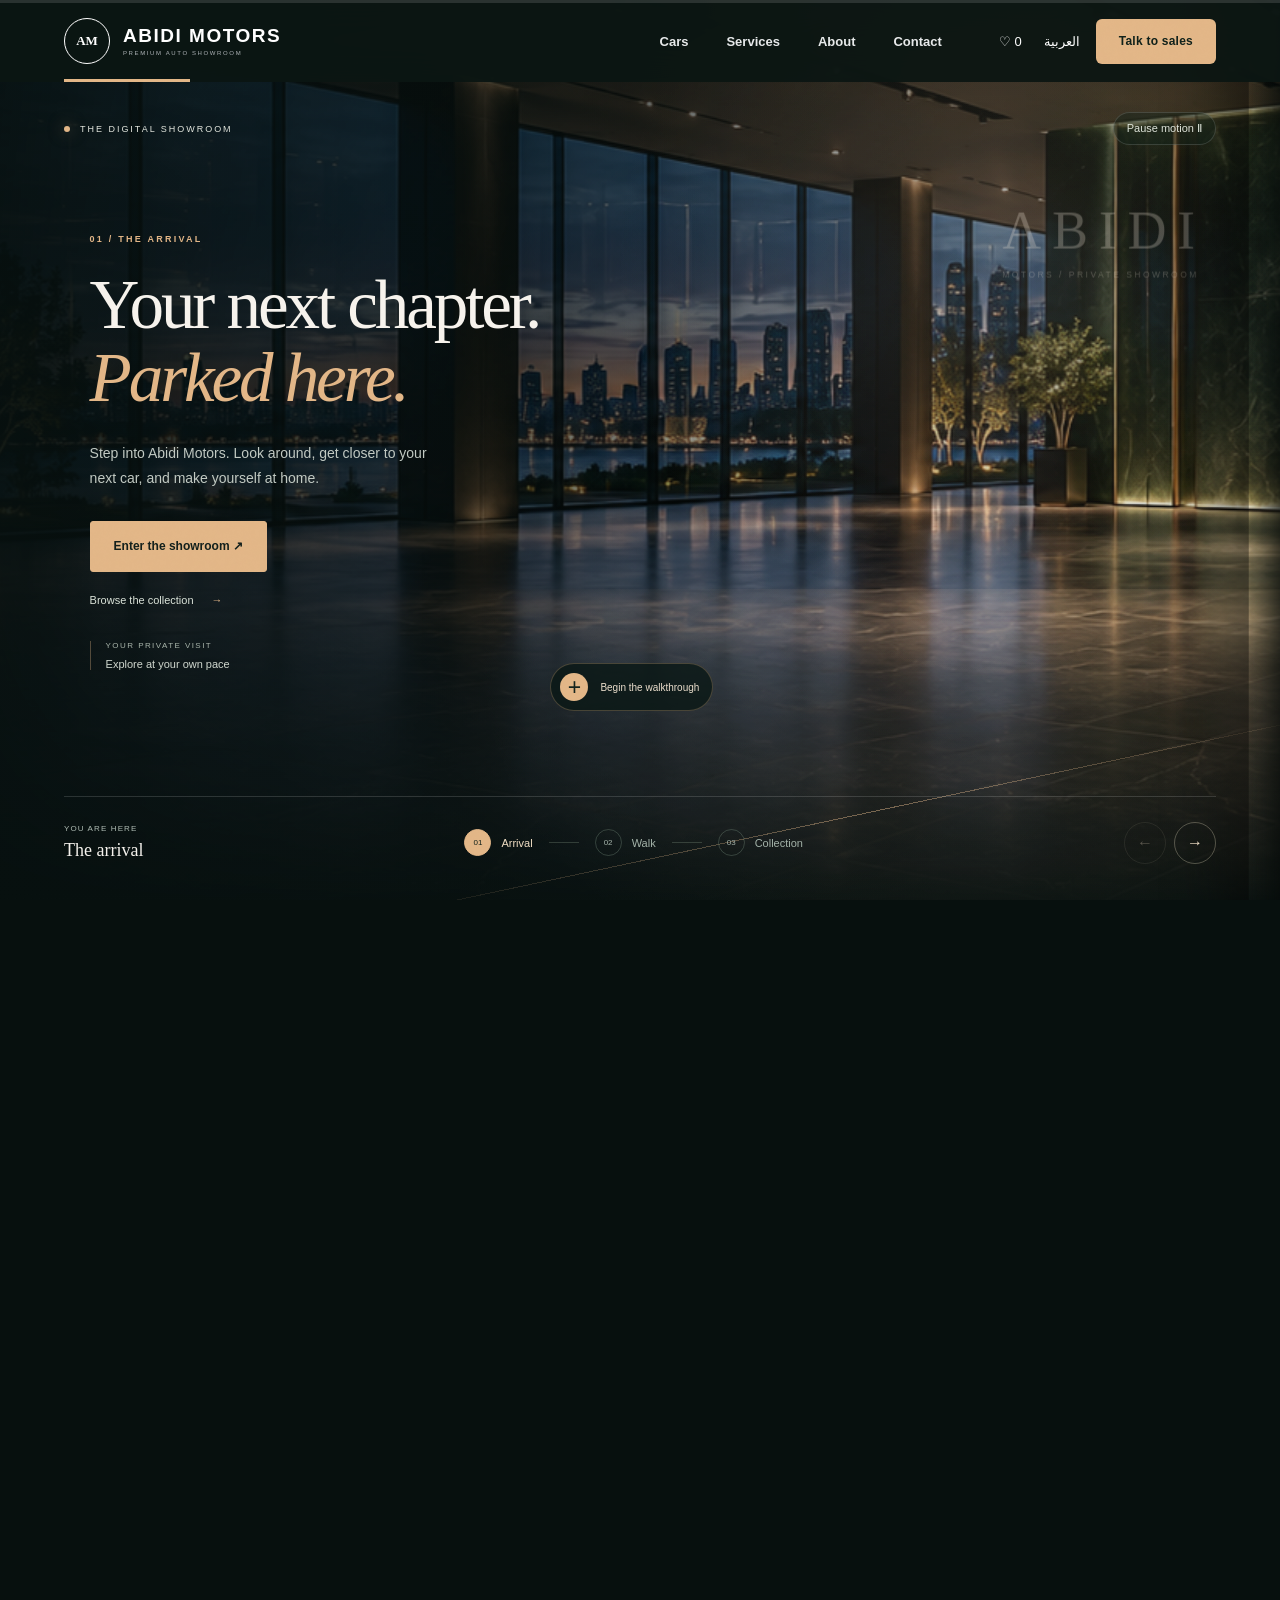
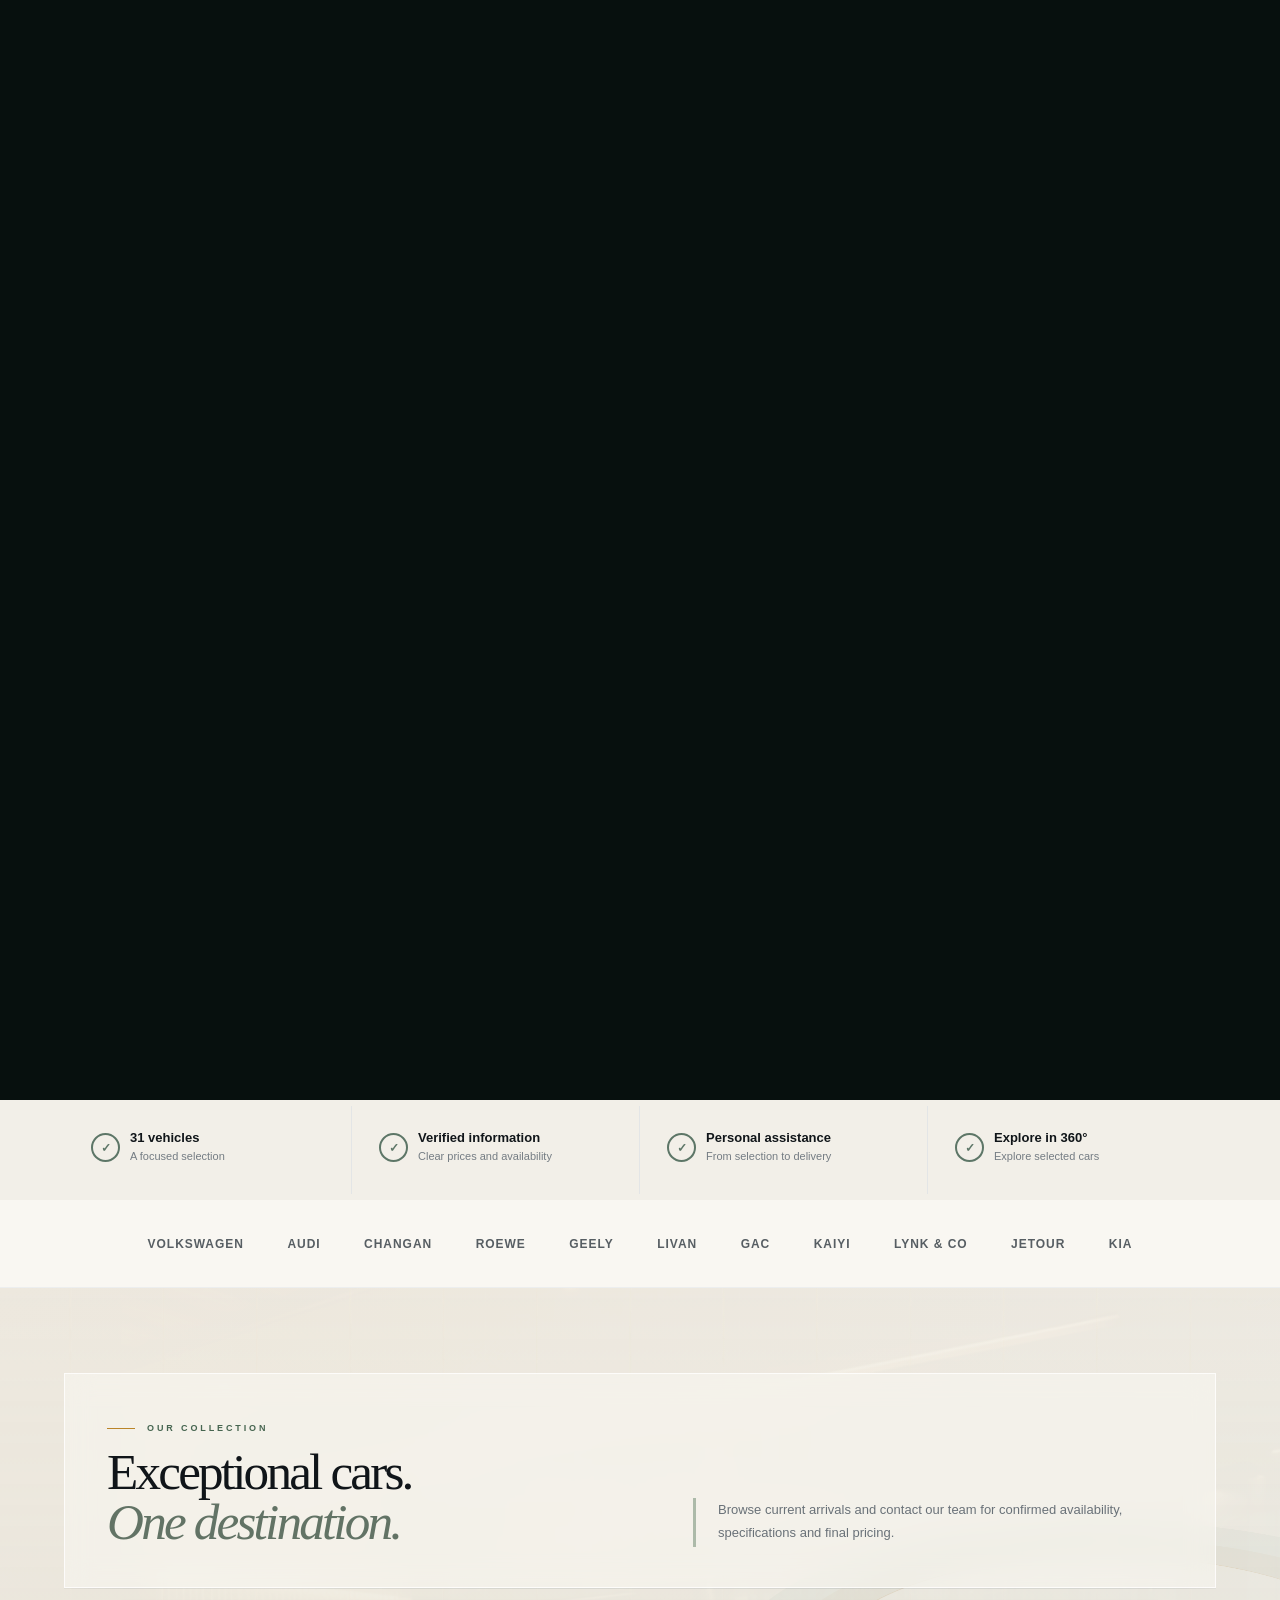
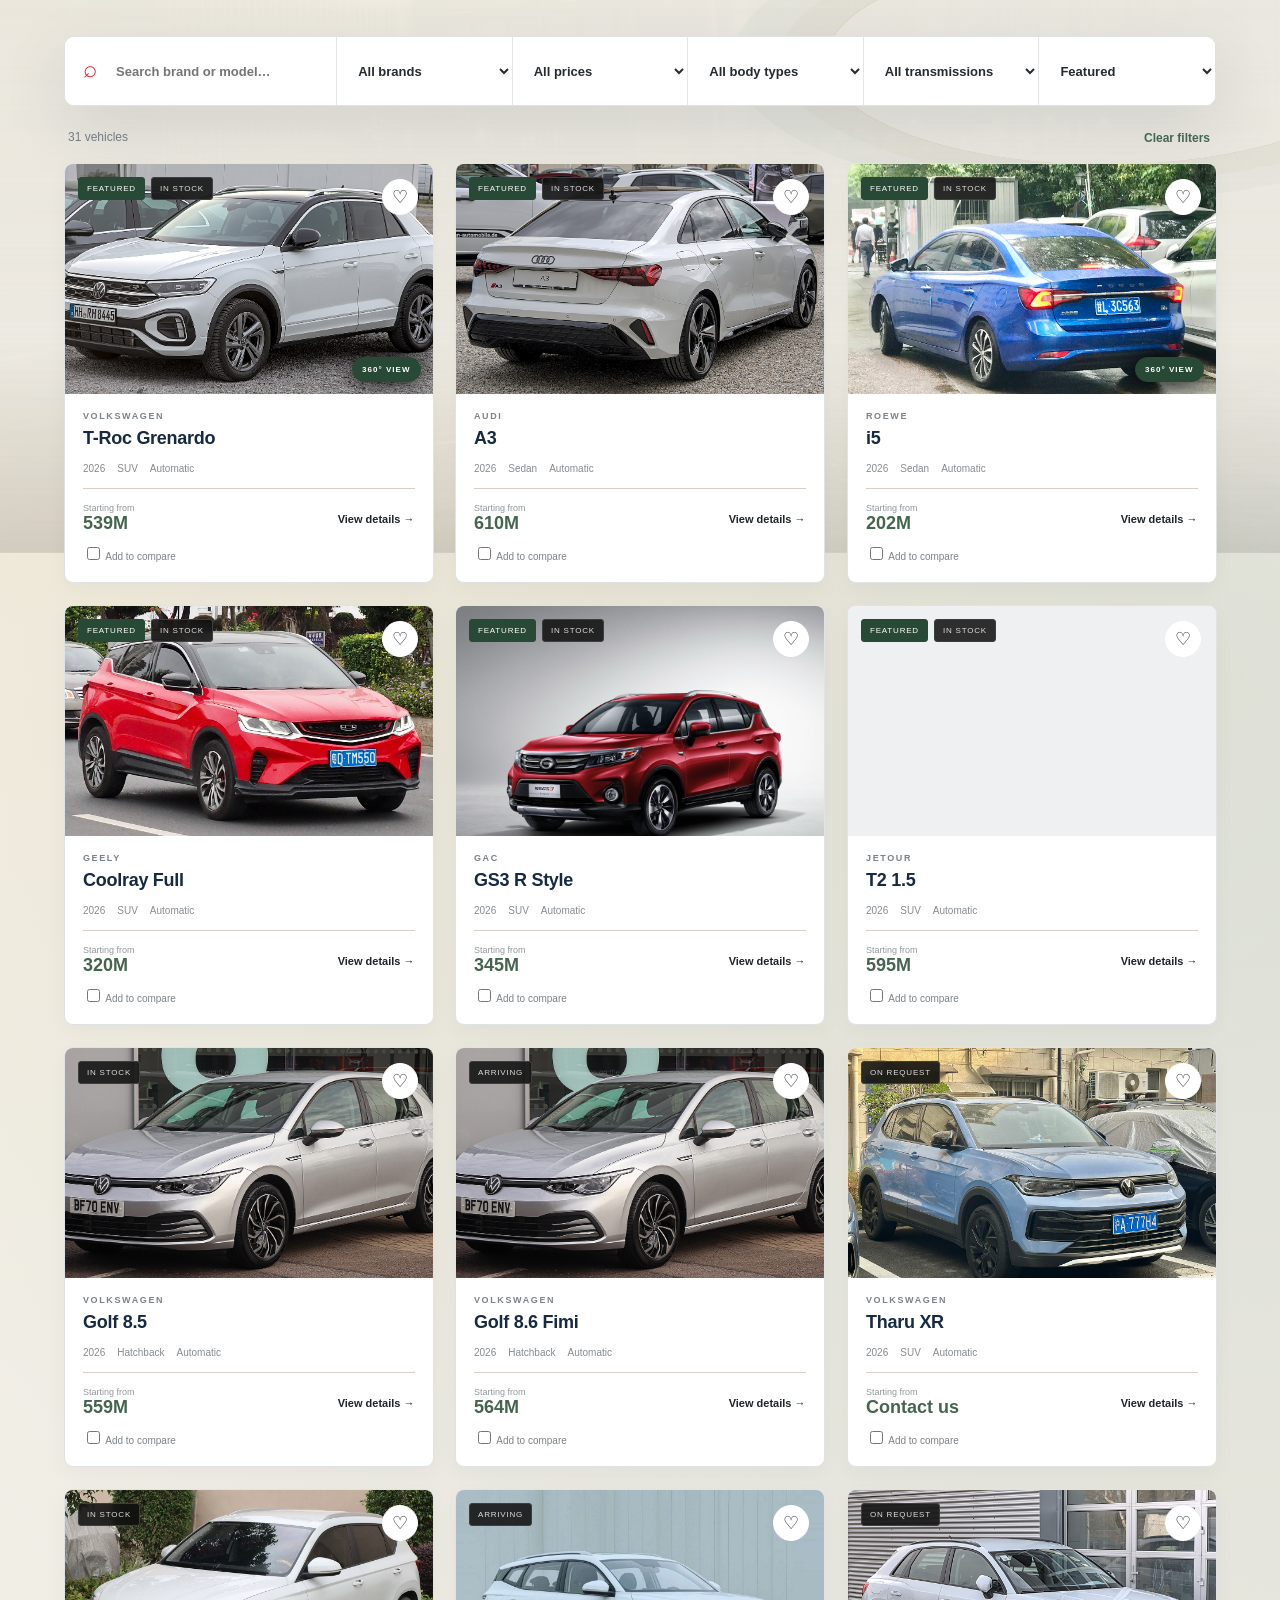
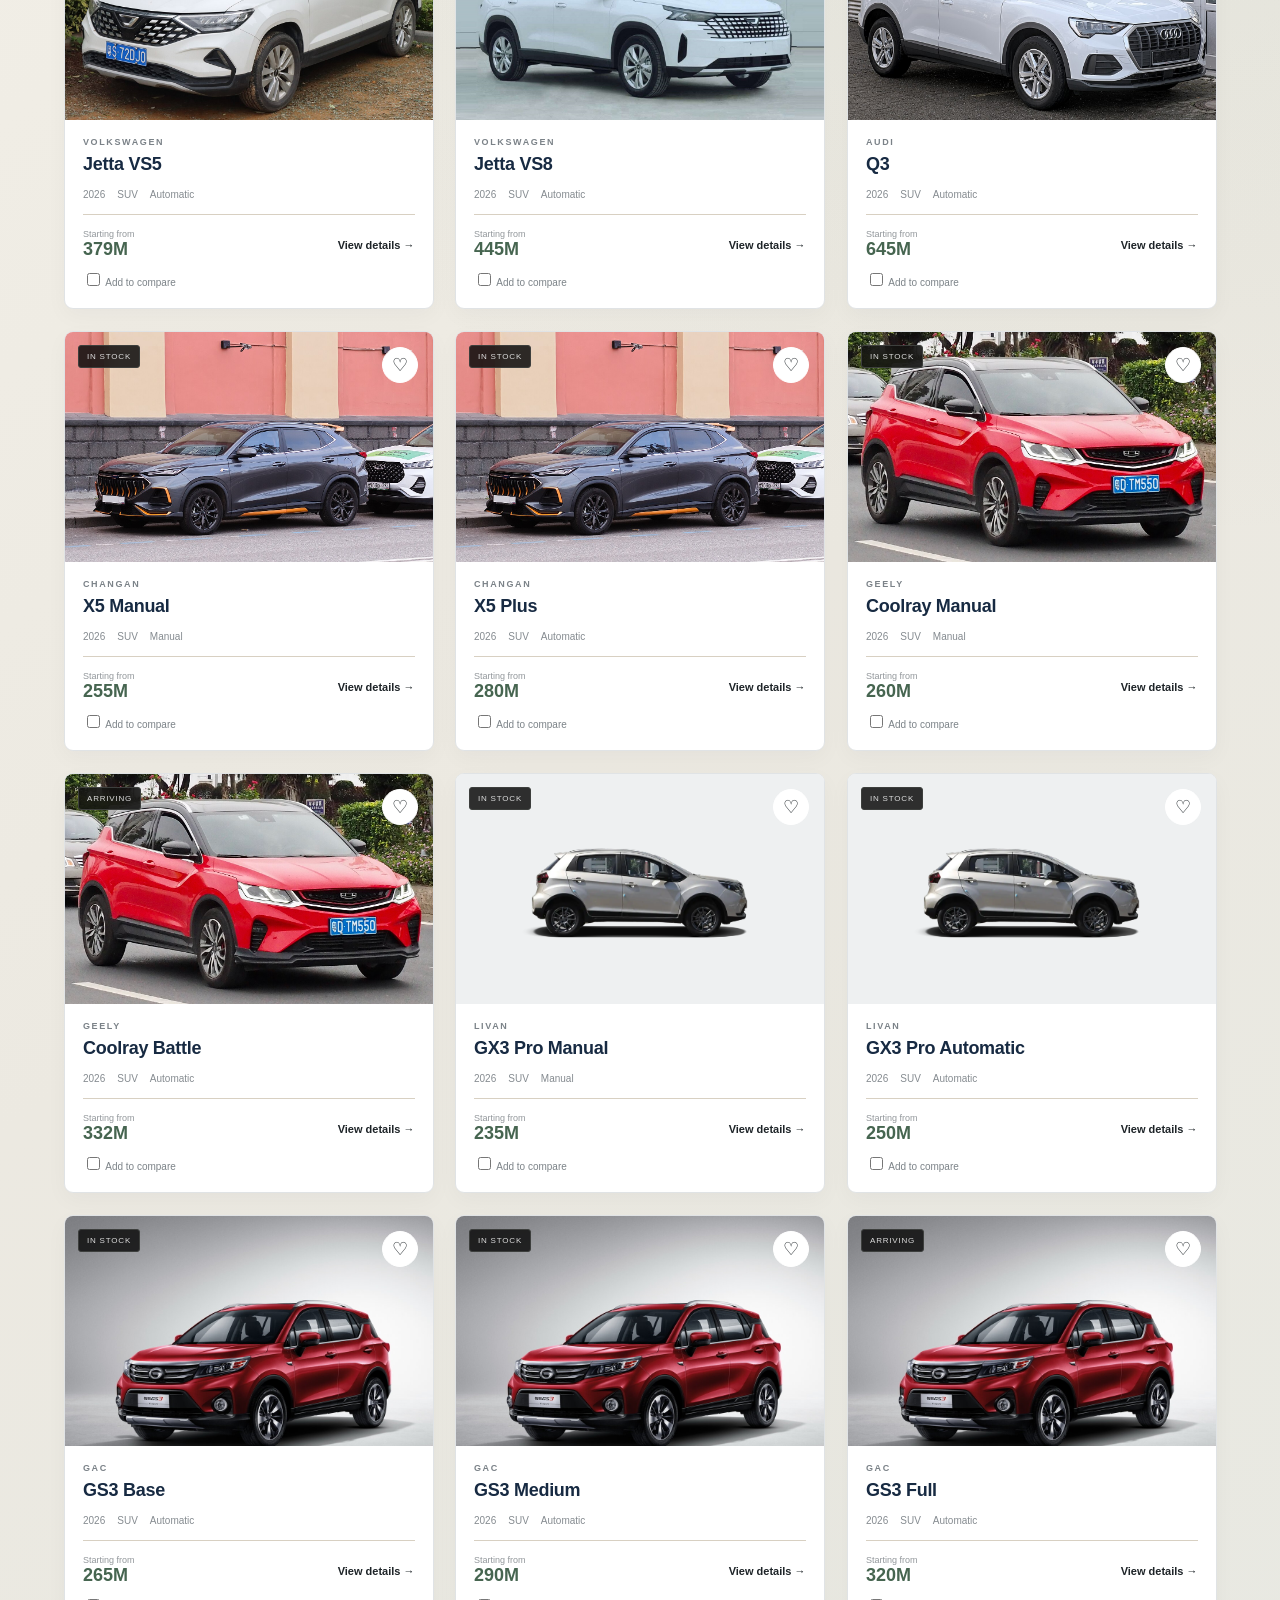
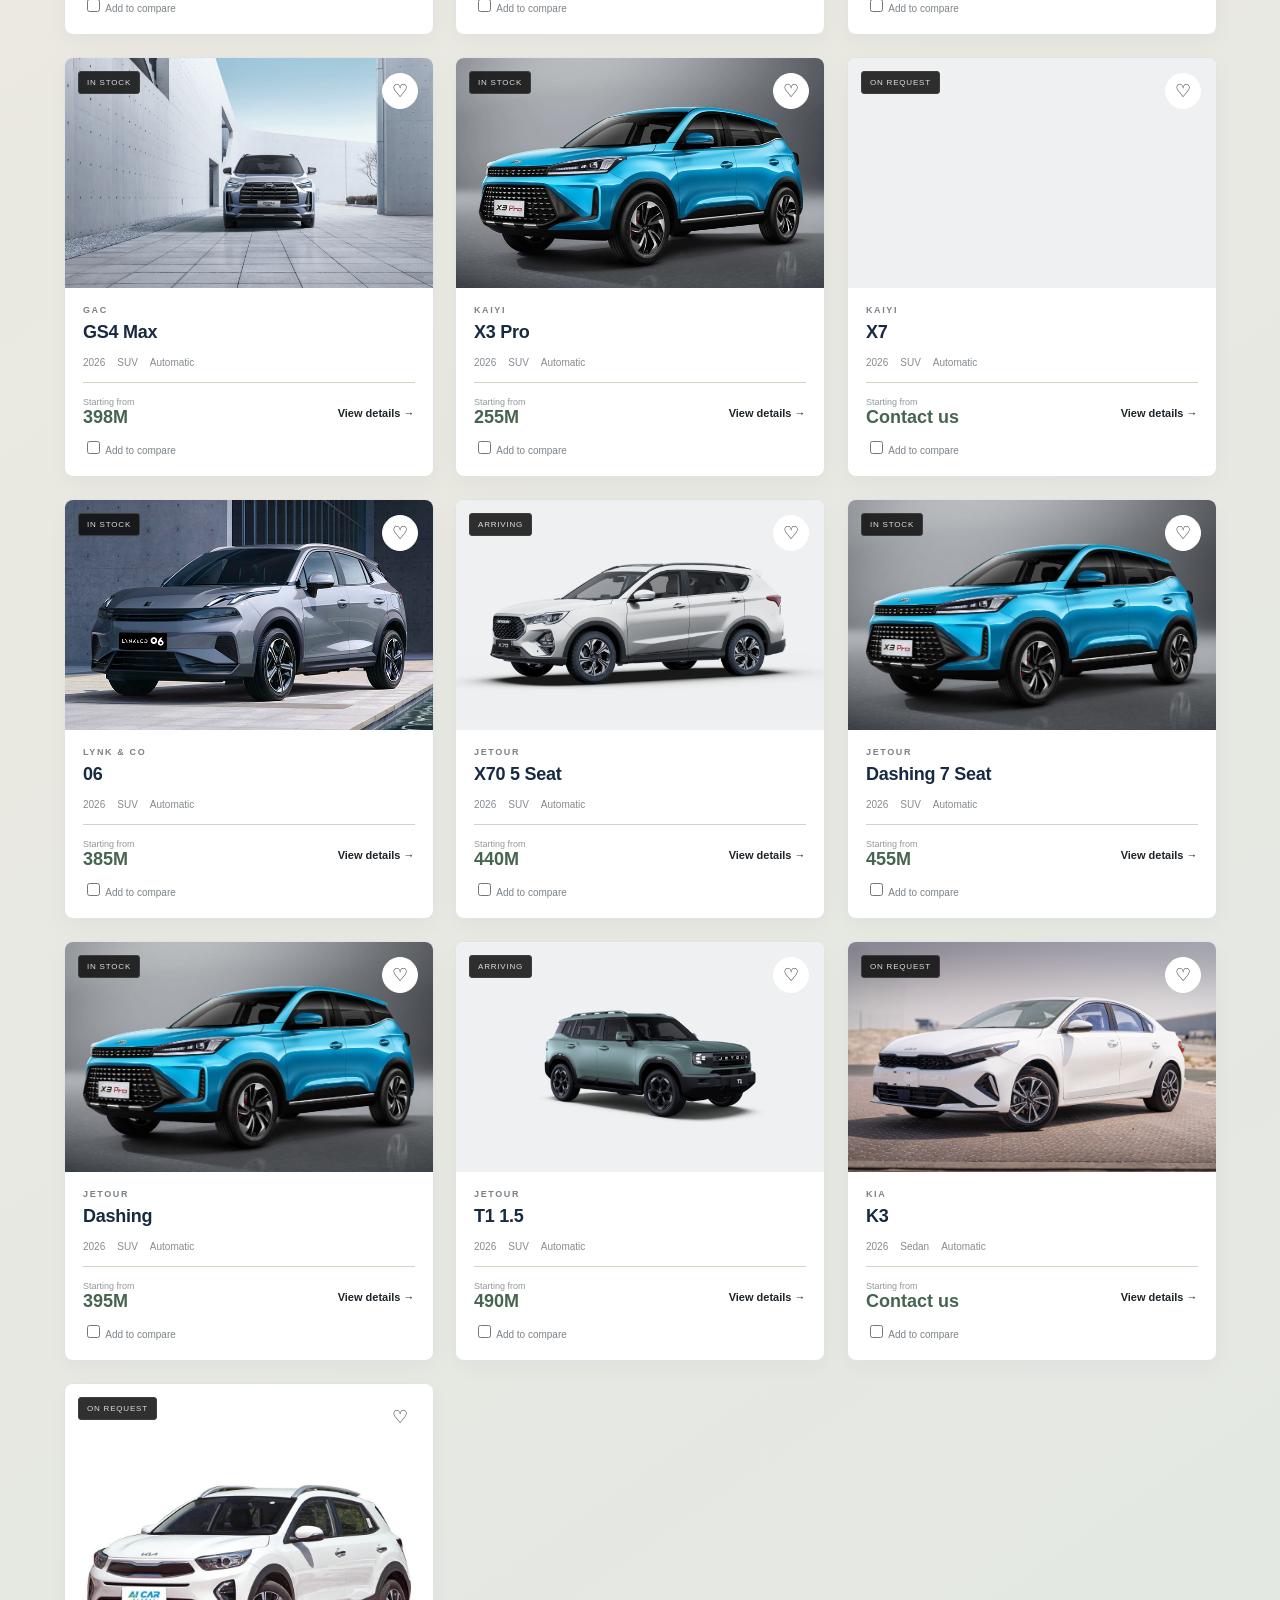
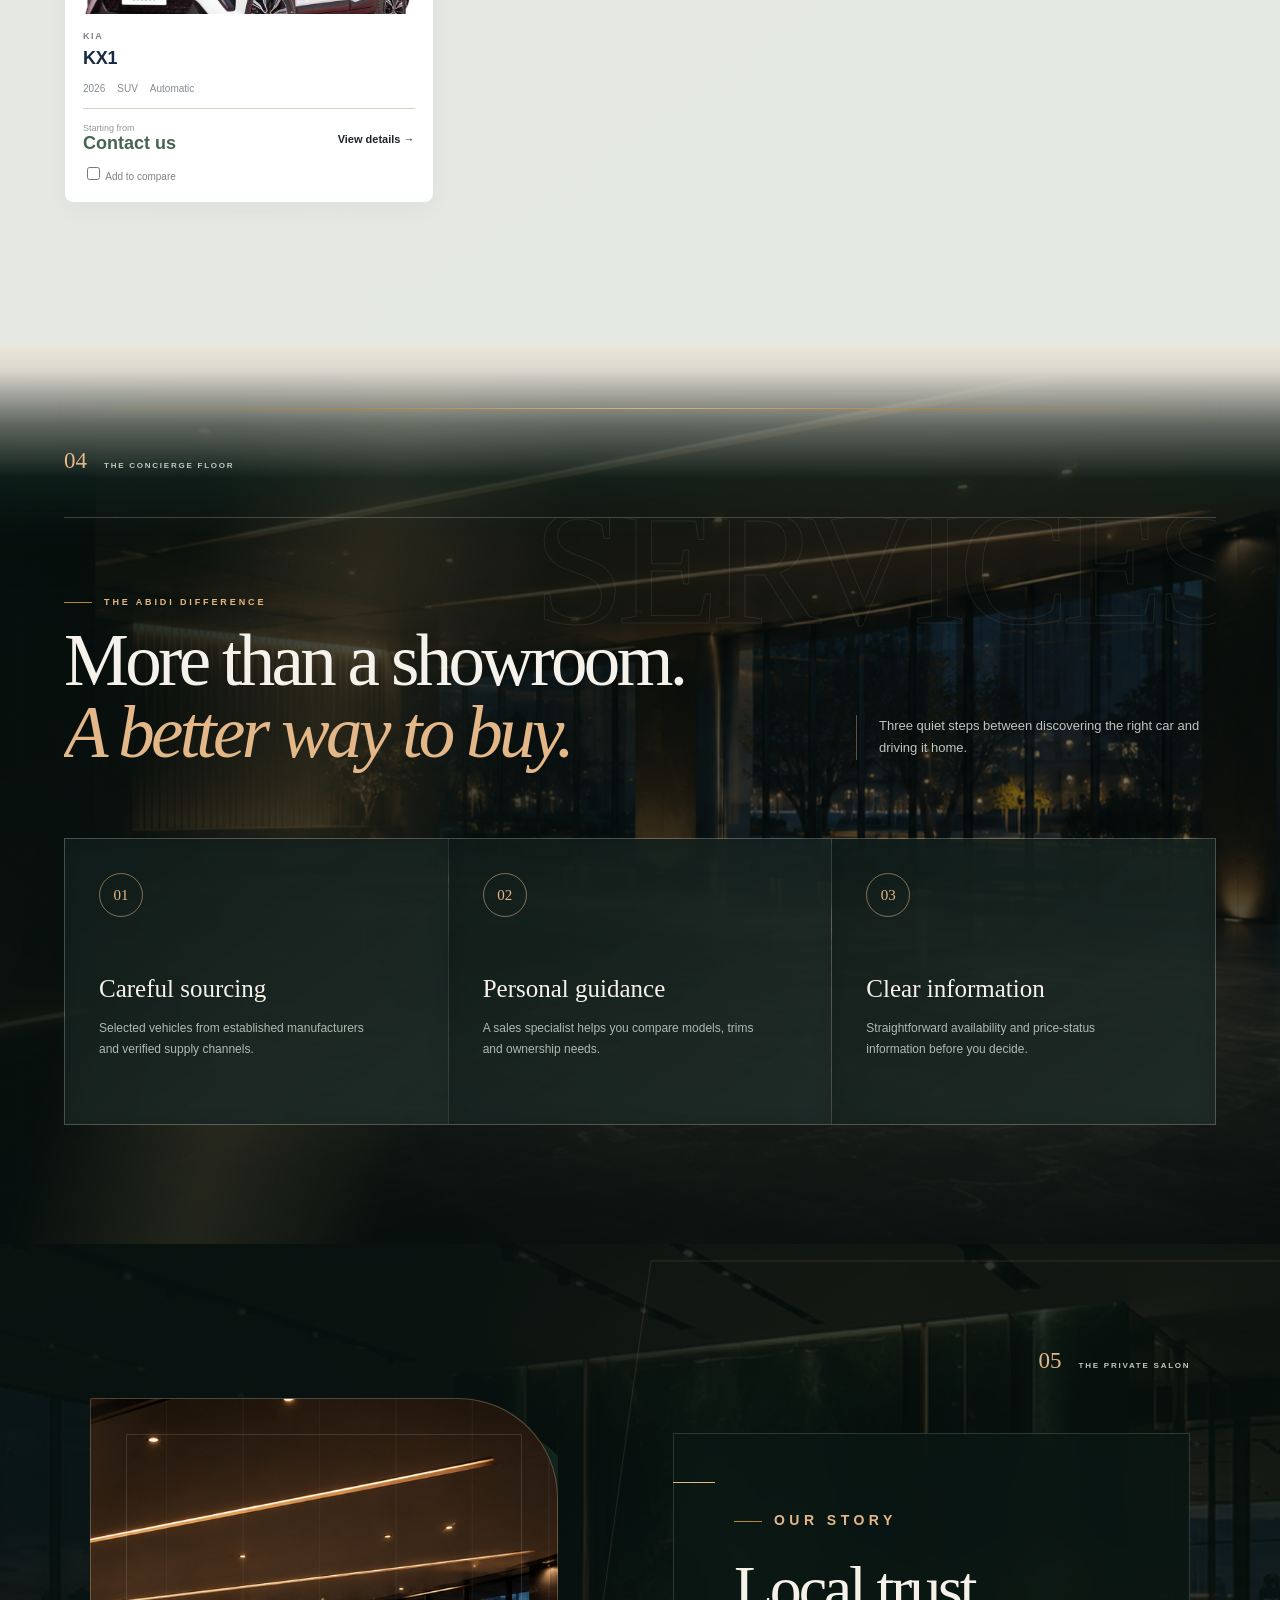
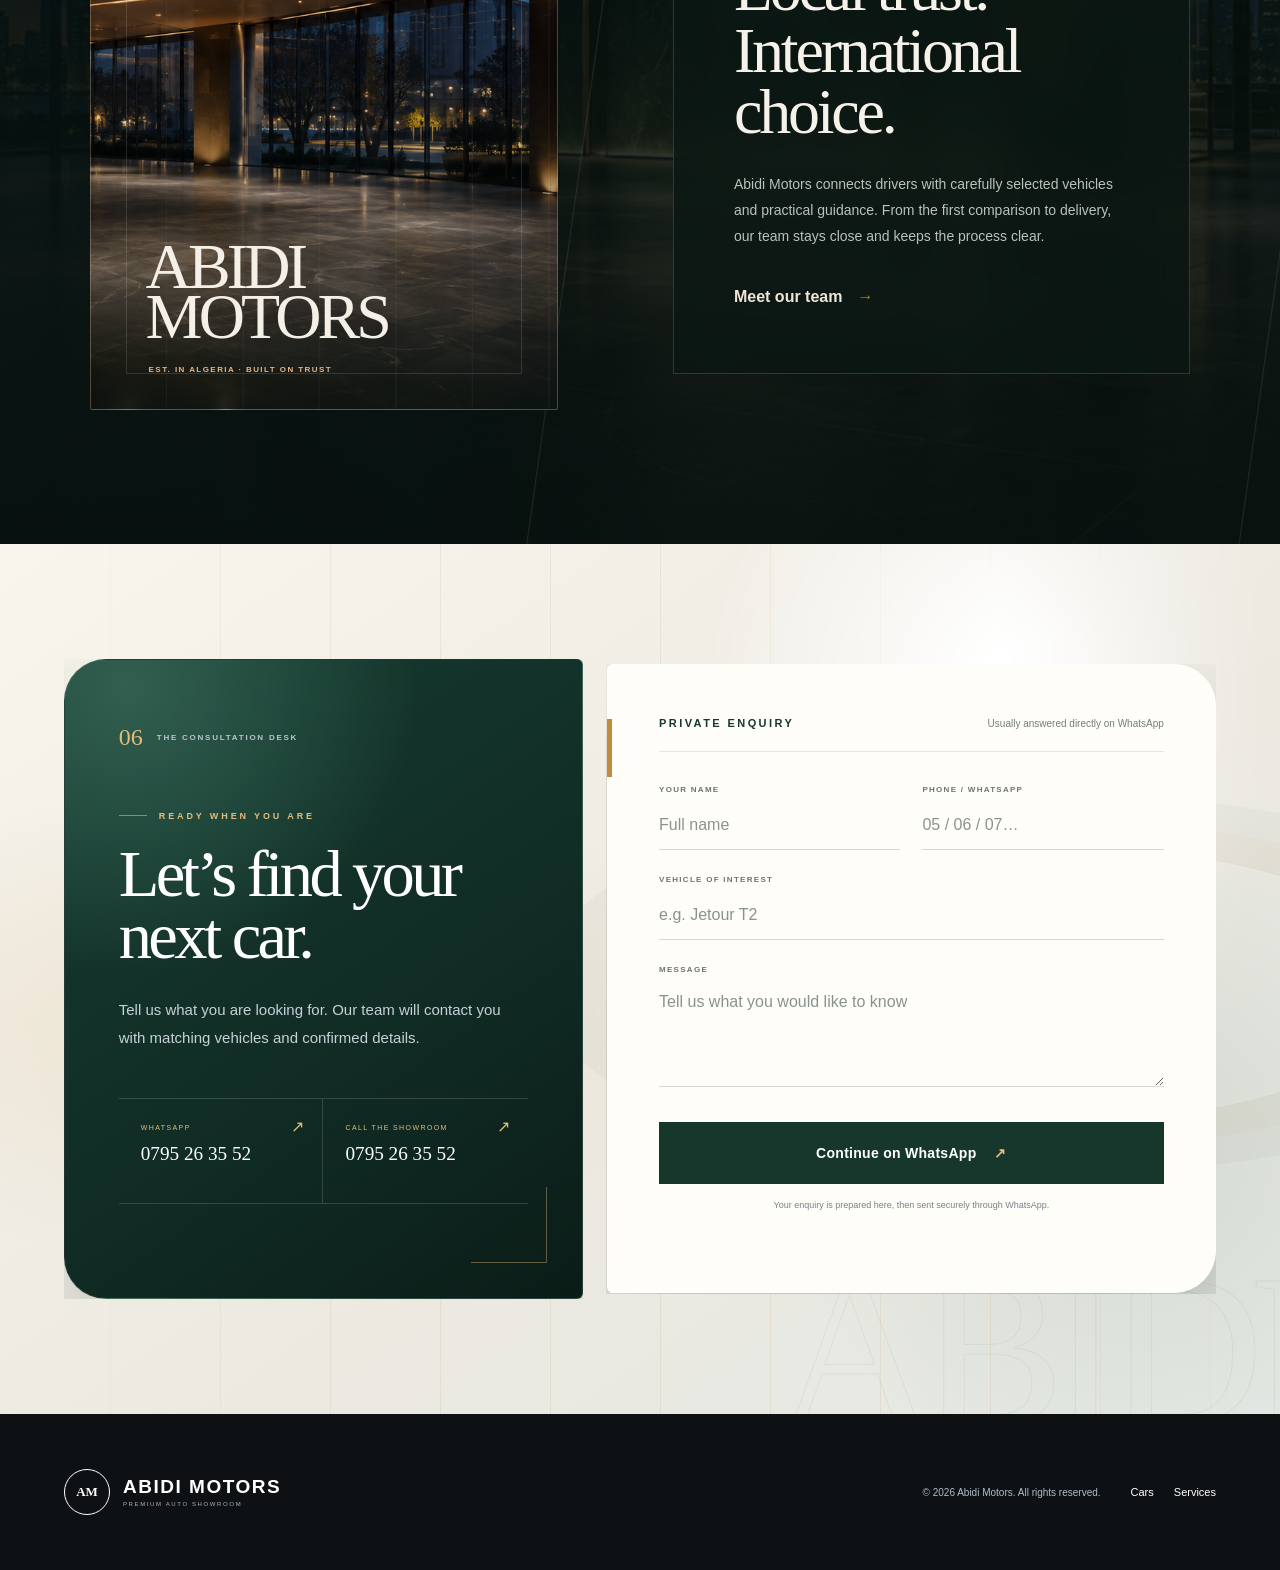
==== index.html @ 611cca44 "Add files via upload" ====
<!doctype html>
<html lang="en" dir="ltr">
<head>
  <meta charset="utf-8">
  <meta name="viewport" content="width=device-width, initial-scale=1">
  <meta name="description" content="Abidi Motors — premium vehicles, clear prices and direct assistance.">
  <title>Abidi Motors | Premium Auto Showroom</title>
  <link rel="stylesheet" href="styles.css">
  <link rel="stylesheet" href="showroom.css">
  <link rel="stylesheet" href="atelier.css">
  <link rel="stylesheet" href="dealership.css">
  <link rel="stylesheet" href="tour.css">
  <link rel="stylesheet" href="rooms.css?v=20260910-4">
  <link rel="stylesheet" href="detail.css?v=20260909-2">
  <link rel="stylesheet" href="mobile.css?v=20260909-3">
</head>
<body>
  <div class="ambient-noise" aria-hidden="true"></div>
  <div class="cursor-aura" aria-hidden="true"></div>
  <header class="site-header">
    <a class="brand" href="#home" aria-label="Abidi Motors home">
      <span class="brand-mark">AM</span>
      <span><strong>ABIDI MOTORS</strong><small data-i18n="brandLine">PREMIUM AUTO SHOWROOM</small></span>
    </a>
    <button class="nav-toggle" aria-label="Open menu" aria-expanded="false">☰</button>
    <nav class="main-nav" aria-label="Main navigation">
      <a href="#inventory" data-i18n="navCars">Cars</a>
      <a href="#services" data-i18n="navServices">Services</a>
      <a href="#about" data-i18n="navAbout">About</a>
      <a href="#contact" data-i18n="navContact">Contact</a>
    </nav>
    <div class="header-actions">
      <button class="icon-button" id="favoritesButton" aria-label="Favourites">♡ <span id="favoriteCount">0</span></button>
      <button class="language-button" id="languageButton">العربية</button>
      <a class="button button-small" href="#contact" data-i18n="talk">Talk to sales</a>
    </div>
  </header>

  <main>
    <div class="showroom-journey">
    <section class="hero showroom-tour" id="home" data-room="arrival" aria-label="Interactive Abidi Motors showroom">
      <div class="tour-scene" aria-hidden="true">
        <div class="tour-architecture"></div><div class="tour-shade"></div><div class="tour-light"></div><div class="tour-floor-line"></div>
        <span class="tour-wall-sign">ABIDI<span>MOTORS / PRIVATE SHOWROOM</span></span>
      </div>
      <div class="tour-topline"><span><i></i> THE DIGITAL SHOWROOM</span><button type="button" id="tourMotion" aria-pressed="false">Pause motion <span aria-hidden="true">Ⅱ</span></button></div>
      <div class="tour-room-copy">
        <p class="tour-kicker" id="tourKicker">01 / THE ARRIVAL</p>
        <h1 id="tourTitle">Your next chapter.<br><em>Parked here.</em></h1>
        <p id="tourDescription">Step into Abidi Motors. Look around, get closer to your next car, and make yourself at home.</p>
        <div class="tour-actions"><button type="button" class="tour-primary" id="tourAction">Enter the showroom <span aria-hidden="true">↗</span></button><a href="#inventory" class="tour-text-link">Browse the collection <span aria-hidden="true">→</span></a></div>
        <div class="tour-room-facts"><span id="tourFact">YOUR PRIVATE VISIT</span><span id="tourFactDetail">Explore at your own pace</span></div>
      </div>
      <div class="tour-gallery" id="tourGallery" hidden aria-label="Vehicles in the gallery"></div>
      <button type="button" class="tour-hotspot" id="tourHotspot"><span aria-hidden="true">+</span><span id="tourHotspotLabel">Begin the walkthrough</span></button>
      <div class="tour-bottom">
        <div class="tour-location"><span class="tour-small">YOU ARE HERE</span><strong id="tourLocation">The arrival</strong></div>
        <nav class="tour-route" aria-label="Showroom rooms">
          <button type="button" data-room-target="arrival" aria-current="step"><span>01</span> Arrival</button><i aria-hidden="true"></i>
          <button type="button" data-room-target="passage"><span>02</span> Walk</button><i aria-hidden="true"></i>
          <button type="button" data-room-target="collection"><span>03</span> Collection</button>
        </nav>
        <div class="tour-navigation"><button type="button" id="tourPrevious" aria-label="Previous room" disabled>←</button><button type="button" id="tourNext" aria-label="Next room">→</button></div>
      </div>
      <p class="tour-status" id="tourStatus" role="status" aria-live="polite"></p>
    </section>
    </div>

    <section class="trust-strip" aria-label="Why choose Abidi Motors">
      <article><b>31 vehicles</b><span>A focused selection</span></article>
      <article><b>Verified information</b><span>Clear prices and availability</span></article>
      <article><b>Personal assistance</b><span>From selection to delivery</span></article>
      <article><b>Self-hosted 360°</b><span>Explore selected cars</span></article>
    </section>

    <section class="brand-strip" aria-label="Available brands">
      <div class="brand-track"><span>VOLKSWAGEN</span><i>✦</i><span>AUDI</span><i>✦</i><span>CHANGAN</span><i>✦</i><span>GEELY</span><i>✦</i><span>GAC</span><i>✦</i><span>JETOUR</span><i>✦</i><span>KIA</span><i>✦</i><span>VOLKSWAGEN</span><i>✦</i><span>AUDI</span></div>
    </section>

    <section class="section inventory-section" id="inventory">
      <div class="inventory-atmosphere" aria-hidden="true"><span></span></div>
      <div class="section-heading reveal">
        <div><p class="eyebrow" data-i18n="collection">OUR COLLECTION</p><h2 data-i18n="findCar">Exceptional cars.<br><em>One destination.</em></h2></div>
        <p data-i18n="inventoryText">Browse current arrivals and contact our team for confirmed availability, specifications and final pricing.</p>
      </div>
      <div class="inventory-toolbar reveal">
        <label class="search-box"><span>⌕</span><input id="searchInput" type="search" placeholder="Search brand or model…" data-i18n-placeholder="search"></label>
        <select id="brandFilter" aria-label="Filter by brand"><option value="all">All brands</option></select>
        <select id="priceFilter" aria-label="Filter by price">
          <option value="all" data-i18n="allPrices">All prices</option>
          <option value="under300">Under 300M</option><option value="300to450">300M — 450M</option><option value="over450">Over 450M</option>
        </select>
        <select id="bodyFilter" aria-label="Filter by body type"><option value="all">All body types</option><option value="SUV">SUV</option><option value="Sedan">Sedan</option><option value="Hatchback">Hatchback</option></select>
        <select id="transmissionFilter" aria-label="Filter by transmission"><option value="all">All transmissions</option><option value="Automatic">Automatic</option><option value="Manual">Manual</option></select>
        <select id="sortSelect" aria-label="Sort vehicles"><option value="featured" data-i18n="featured">Featured</option><option value="low">Price: low to high</option><option value="high">Price: high to low</option></select>
      </div>
      <div class="results-meta"><span id="resultCount"></span><button id="clearFilters" class="text-button" data-i18n="clear">Clear filters</button></div>
      <div class="vehicle-grid" id="vehicleGrid"></div>
      <button class="button button-outline load-more" id="loadMore" data-i18n="loadMore">Load more vehicles</button>
    </section>

    <section class="experience section" id="services">
      <div class="experience-backdrop" aria-hidden="true"><span class="experience-light"></span><span class="experience-grid"></span></div>
      <p class="room-marker" aria-hidden="true"><span>04</span> THE CONCIERGE FLOOR</p>
      <div class="experience-panel reveal">
        <div class="experience-heading"><div><p class="eyebrow" data-i18n="different">THE ABIDI DIFFERENCE</p><h2 data-i18n="moreThan">More than a showroom.<br><em>A better way to buy.</em></h2></div><p class="experience-intro">Three quiet steps between discovering the right car and driving it home.</p></div>
        <div class="service-grid">
          <article><b>01</b><h3 data-i18n="sourcing">Careful sourcing</h3><p data-i18n="sourcingText">Selected vehicles from established manufacturers and verified supply channels.</p></article>
          <article><b>02</b><h3 data-i18n="guidance">Personal guidance</h3><p data-i18n="guidanceText">A sales specialist helps you compare models, trims and ownership needs.</p></article>
          <article><b>03</b><h3 data-i18n="transparent">Clear information</h3><p data-i18n="transparentText">Straightforward availability and price-status information before you decide.</p></article>
        </div>
      </div>
    </section>

    <section class="section about-section" id="about">
      <div class="about-environment" aria-hidden="true"><span></span></div>
      <p class="room-marker about-marker" aria-hidden="true"><span>05</span> THE PRIVATE SALON</p>
      <div class="about-art reveal"><div class="showroom-lines"></div><span>ABIDI<br>MOTORS</span><small>EST. IN ALGERIA · BUILT ON TRUST</small></div>
      <div class="about-copy reveal"><p class="eyebrow" data-i18n="ourStory">OUR STORY</p><h2 data-i18n="localTrust">Local trust.<br>International choice.</h2><p data-i18n="aboutText">Abidi Motors connects drivers with carefully selected vehicles and practical guidance. From the first comparison to delivery, our team stays close and keeps the process clear.</p><a class="text-link" href="#contact" data-i18n="meet">Meet our team <span>→</span></a></div>
    </section>

    <section class="contact-section" id="contact">
      <div class="contact-atmosphere" aria-hidden="true"><span></span></div>
      <div class="contact-shell">
        <div class="contact-copy">
        <p class="contact-index"><span>06</span> THE CONSULTATION DESK</p>
        <p class="eyebrow" data-i18n="ready">READY WHEN YOU ARE</p>
        <h2 data-i18n="start">Let’s find your next car.</h2>
        <p data-i18n="contactText">Tell us what you are looking for. Our team will contact you with matching vehicles and confirmed details.</p>
        <div class="contact-direct">
          <a href="https://wa.me/213795263552" target="_blank" rel="noreferrer"><small>WHATSAPP</small><strong>0795 26 35 52</strong><span>↗</span></a>
          <a href="tel:+213795263552"><small>CALL THE SHOWROOM</small><strong>0795 26 35 52</strong><span>↗</span></a>
        </div>
        </div>
        <form id="contactForm">
        <div class="form-heading"><span>PRIVATE ENQUIRY</span><small>Usually answered directly on WhatsApp</small></div>
        <label><span data-i18n="name">Your name</span><input required name="name" autocomplete="name" placeholder="Full name"></label>
        <label><span data-i18n="phone">Phone / WhatsApp</span><input required type="tel" name="phone" autocomplete="tel" inputmode="tel" placeholder="05 / 06 / 07…"></label>
        <label class="full"><span data-i18n="interest">Vehicle of interest</span><input name="vehicle" id="vehicleInterest" placeholder="e.g. Jetour T2"></label>
        <label class="full"><span data-i18n="message">Message</span><textarea name="message" rows="3" placeholder="Tell us what you would like to know"></textarea></label>
        <button class="button full" type="submit" data-i18n="send">Continue on WhatsApp <span>↗</span></button>
        <p class="form-note full">Your enquiry is prepared here, then sent securely through WhatsApp.</p>
        <p class="form-status full" id="formStatus" role="status" aria-live="polite"></p>
        </form>
      </div>
    </section>
  </main>

  <footer>
    <a class="brand" href="#home"><span class="brand-mark">AM</span><span><strong>ABIDI MOTORS</strong><small>PREMIUM AUTO SHOWROOM</small></span></a>
    <p>© 2026 Abidi Motors. <span data-i18n="rights">All rights reserved.</span></p>
    <div><a href="#inventory" data-i18n="navCars">Cars</a><a href="#services" data-i18n="navServices">Services</a></div>
  </footer>

  <dialog id="vehicleModal" class="vehicle-modal"><div id="modalContent"></div></dialog>
  <dialog id="compareModal" class="compare-modal"><div id="compareContent"></div></dialog>
  <div class="site-toast" id="siteToast" role="status" aria-live="polite"></div>
  <aside class="compare-bar" id="compareBar"><span><b id="compareCount">0</b> selected to compare</span><div id="compareNames"></div><button class="button button-small" id="compareNow">Compare</button><button class="icon-button" id="clearCompare" aria-label="Clear comparison">×</button></aside>
  <script src="data.js"></script>
  <script src="script.js?v=20260909-4"></script>
  <script src="assets/vendor/gsap/gsap.min.js"></script>
  <script src="assets/vendor/gsap/ScrollTrigger.min.js"></script>
  <script src="showroom.js?v=20260910-4"></script>
  <script src="tour.js"></script>
</body>
</html>
---- styles.css ----
:root{--gold:#e6b528;--gold2:#ffd85a;--black:#070808;--panel:#101212;--panel2:#181a1a;--text:#f4f1e8;--muted:#a2a39f;--line:#292b2a;--white:#fff;--radius:20px}*{box-sizing:border-box}html{scroll-behavior:smooth}body{margin:0;background:var(--black);color:var(--text);font-family:Manrope,'Noto Sans Arabic',sans-serif}body[dir=rtl]{font-family:'Noto Sans Arabic',Manrope,sans-serif}a{color:inherit;text-decoration:none}button,input,select,textarea{font:inherit}.site-header{position:fixed;z-index:50;top:0;left:0;right:0;height:82px;padding:0 5vw;display:flex;align-items:center;gap:36px;background:rgba(7,8,8,.78);border-bottom:1px solid rgba(255,255,255,.08);backdrop-filter:blur(18px)}.brand{display:flex;align-items:center;gap:12px;margin-right:auto}.brand-mark{width:43px;height:43px;display:grid;place-items:center;transform:skew(-9deg);font-weight:800;color:#090909;background:linear-gradient(135deg,var(--gold2),#b8860b);border-radius:8px}.brand strong,.brand small{display:block;letter-spacing:.11em}.brand strong{font-size:14px}.brand small{font-size:7px;color:var(--gold)}.main-nav{display:flex;gap:30px}.main-nav a,.header-actions{font-size:13px}.main-nav a:hover{color:var(--gold)}.header-actions{display:flex;align-items:center;gap:13px}.button{border:1px solid var(--gold);background:var(--gold);color:#0a0b0b;padding:15px 22px;border-radius:2px;font-weight:800;letter-spacing:.02em;cursor:pointer;display:inline-flex;gap:18px;align-items:center;justify-content:center}.button:hover{background:var(--gold2)}.button-small{padding:10px 15px;font-size:12px}.button-outline{background:transparent;color:var(--gold)}.icon-button,.language-button,.text-button{border:0;background:transparent;color:var(--text);cursor:pointer}.language-button{color:var(--gold);border-left:1px solid var(--line);padding-left:14px}.nav-toggle{display:none;border:0;background:none;color:white;font-size:25px}.hero{min-height:100vh;padding:130px 6vw 70px;display:grid;grid-template-columns:.9fr 1.1fr;align-items:center;position:relative;overflow:hidden;background:radial-gradient(circle at 72% 44%,#302914 0,transparent 32%),linear-gradient(120deg,#080909 0,#101211 70%,#070808 100%)}.hero:after{content:"";position:absolute;inset:0;background-image:linear-gradient(rgba(255,255,255,.025) 1px,transparent 1px),linear-gradient(90deg,rgba(255,255,255,.025) 1px,transparent 1px);background-size:70px 70px;mask-image:linear-gradient(to right,transparent,#000)}.hero-copy,.hero-visual{position:relative;z-index:2}.eyebrow{font-size:11px;color:var(--gold);font-weight:800;letter-spacing:.26em}.hero h1{font-size:clamp(48px,6.2vw,94px);line-height:.97;letter-spacing:-.055em;margin:22px 0 28px;max-width:800px}.hero h1 em,.experience h2 em{font-weight:400;color:var(--gold);font-style:italic}.hero-intro{color:#b9bab5;line-height:1.8;max-width:590px;font-size:16px}.hero-actions{display:flex;align-items:center;gap:30px;margin:35px 0 52px}.text-link{font-weight:700;border-bottom:1px solid var(--gold);padding-bottom:7px}.text-link span{color:var(--gold);margin-left:15px}.hero-stats{display:flex;margin:0;gap:0}.hero-stats div{padding:0 34px;border-left:1px solid var(--line)}.hero-stats div:first-child{padding-left:0;border:0}.hero-stats dt{font-size:25px;font-weight:700}.hero-stats dd{margin:5px 0;color:var(--muted);font-size:10px;text-transform:uppercase;letter-spacing:.1em}.car-stage{height:520px;position:relative;display:flex;align-items:center;justify-content:center;perspective:900px}.stage-label{position:absolute;top:20px;right:4%;font-size:9px;letter-spacing:.2em;color:var(--muted)}.car-art{position:relative;width:90%;height:230px;filter:drop-shadow(0 28px 20px #000);transform:rotateY(-9deg);transition:.3s}.car-body{position:absolute;left:4%;right:3%;top:87px;height:96px;background:linear-gradient(160deg,#d9d9d5 0,#555953 35%,#141716 75%);clip-path:polygon(1% 38%,15% 20%,29% 9%,40% 0,68% 2%,82% 23%,96% 34%,100% 65%,90% 80%,9% 81%,0 64%);border-bottom:3px solid #b28c1e}.car-roof{position:absolute;left:28%;top:35px;width:50%;height:80px;background:linear-gradient(150deg,#787b75,#121414 62%);clip-path:polygon(20% 0,70% 5%,100% 72%,0 74%)}.wheel{position:absolute;top:145px;width:79px;height:79px;border:13px solid #111;border-radius:50%;background:radial-gradient(circle,#d5b33e 0 9%,#343634 10% 31%,#aaa 32% 38%,#181919 39%)}.wheel-left{left:18%}.wheel-right{right:14%}.stage-floor{position:absolute;width:90%;height:80px;background:radial-gradient(ellipse,#b5912950 0,transparent 65%);bottom:75px}.stage-caption{position:absolute;bottom:22px;left:7%;display:flex;flex-direction:column;font-weight:700;letter-spacing:.13em}.stage-caption small{color:var(--muted);font-size:9px;margin-top:8px;font-weight:500}.scroll-cue{position:absolute;z-index:3;bottom:25px;left:50%;transform:translateX(-50%);font-size:8px;letter-spacing:.18em;color:#aaa}.scroll-cue span{display:block;width:1px;height:33px;background:var(--gold);margin:auto auto 10px}.brand-strip{height:105px;border-block:1px solid var(--line);display:flex;align-items:center;justify-content:space-around;color:#777;font-size:13px;font-weight:800;letter-spacing:.09em;overflow:hidden}.section{padding:110px 6vw}.section-heading{display:grid;grid-template-columns:1fr 430px;gap:50px;align-items:end}.section-heading h2,.about-copy h2,.contact-section h2,.experience h2{font-size:clamp(38px,4.3vw,65px);line-height:1.05;letter-spacing:-.045em;margin:15px 0}.section-heading>p,.about-copy>p,.contact-section>div>p{color:var(--muted);line-height:1.8}.inventory-toolbar{display:grid;grid-template-columns:2fr repeat(3,1fr);gap:10px;margin-top:55px}.inventory-toolbar input,.inventory-toolbar select{width:100%;height:52px;background:var(--panel);color:#ddd;border:1px solid var(--line);padding:0 15px;outline:none}.search-box{position:relative}.search-box span{position:absolute;left:17px;top:10px;font-size:24px;color:var(--gold)}.search-box input{padding-left:48px}.results-meta{display:flex;justify-content:space-between;color:var(--muted);font-size:12px;margin:22px 0}.text-button{color:var(--gold)}.vehicle-grid{display:grid;grid-template-columns:repeat(3,1fr);gap:18px}.vehicle-card{background:var(--panel);border:1px solid var(--line);overflow:hidden;transition:.25s;position:relative}.vehicle-card:hover{transform:translateY(-5px);border-color:#6e5a1e}.vehicle-image{height:230px;position:relative;background:radial-gradient(circle at 65% 45%,var(--card-glow,#5d4d22),#171918 42%,#0d0e0e 75%);display:grid;place-items:center;overflow:hidden}.vehicle-image:before{content:"";width:73%;height:36%;border-radius:50% 55% 18% 22%;background:linear-gradient(160deg,#bfc2bd,#242726 60%);transform:skewX(-8deg);box-shadow:0 20px 30px #000;clip-path:polygon(3% 40%,23% 23%,38% 0,70% 3%,87% 31%,98% 43%,100% 75%,0 75%)}.vehicle-image:after{content:"";position:absolute;left:19%;right:16%;bottom:47px;height:36px;background:radial-gradient(circle at 8% 50%,#111 0 15px,transparent 16px),radial-gradient(circle at 91% 50%,#111 0 15px,transparent 16px)}.card-badges{position:absolute;left:13px;top:13px;display:flex;gap:6px}.badge{background:#0d0e0eda;border:1px solid #3d3f3d;color:#ddd;padding:6px 8px;font-size:8px;text-transform:uppercase;letter-spacing:.1em}.badge.gold{background:var(--gold);color:#090909;border-color:var(--gold)}.favorite{position:absolute;right:12px;top:12px;width:36px;height:36px;border-radius:50%;background:#090a0ac9;border:1px solid #444;color:white;font-size:18px;cursor:pointer;z-index:2}.favorite.active{color:var(--gold)}.vehicle-info{padding:20px}.vehicle-brand{font-size:9px;letter-spacing:.18em;color:var(--gold);text-transform:uppercase}.vehicle-title{margin:7px 0 20px;font-size:20px}.vehicle-meta{display:flex;gap:18px;color:var(--muted);font-size:10px;padding-bottom:18px;border-bottom:1px solid var(--line)}.vehicle-footer{display:flex;align-items:end;justify-content:space-between;padding-top:18px}.vehicle-price small{display:block;color:var(--muted);font-size:9px}.vehicle-price strong{font-size:19px}.details-button{background:none;color:var(--gold);border:0;font-weight:700;cursor:pointer}.compare-label{display:block;margin-top:14px;color:var(--muted);font-size:10px}.load-more{display:flex;margin:38px auto 0}.experience{padding-top:40px}.experience-panel{background:linear-gradient(115deg,#151817,#0d0f0e);border:1px solid var(--line);padding:75px}.experience h2{max-width:800px}.service-grid{display:grid;grid-template-columns:repeat(3,1fr);gap:25px;margin-top:60px}.service-grid article{border-top:1px solid #4b4e4b;padding-top:25px}.service-grid b{color:var(--gold);font-size:11px}.service-grid h3{font-size:16px;margin-top:27px}.service-grid p{font-size:12px;color:var(--muted);line-height:1.75}.about-section{display:grid;grid-template-columns:1.15fr .85fr;gap:8vw;align-items:center}.about-art{height:480px;background:radial-gradient(circle,#55461e,#111 55%);position:relative;display:grid;place-items:center;overflow:hidden}.about-art:before,.about-art:after{content:"";position:absolute;width:65%;height:180px;border:2px solid #d8bd7270;transform:skew(-25deg);box-shadow:30px 30px 80px #000}.about-art:after{transform:skew(25deg);width:45%;height:260px}.about-art span{position:relative;z-index:2;font-size:56px;line-height:.8;font-weight:800;color:#f1ce58;text-align:center;letter-spacing:-.06em}.contact-section{padding:90px 6vw;background:var(--gold);color:#090909;display:grid;grid-template-columns:.8fr 1.2fr;gap:7vw}.contact-section .eyebrow{color:#4c3b09}.contact-section>div>p{color:#443c22}.contact-section form{display:grid;grid-template-columns:1fr 1fr;gap:20px}.contact-section label span{display:block;font-size:10px;font-weight:800;text-transform:uppercase;letter-spacing:.1em}.contact-section input,.contact-section textarea{width:100%;border:0;border-bottom:1px solid #6c581d;background:transparent;padding:10px 0;outline:none}.contact-section .button{background:#090909;color:white;border-color:#090909}.full{grid-column:1/-1}.form-status{margin:0;font-size:12px}footer{min-height:150px;display:flex;align-items:center;padding:40px 6vw;gap:30px;border-top:1px solid var(--line)}footer p{color:var(--muted);font-size:10px;margin-left:auto}footer>div{display:flex;gap:20px;font-size:11px}.vehicle-modal{width:min(950px,94vw);padding:0;background:#111;color:white;border:1px solid #403a25}.vehicle-modal::backdrop{background:#000c;backdrop-filter:blur(5px)}.modal-layout{display:grid;grid-template-columns:1.1fr .9fr}.modal-viewer{min-height:500px;background:radial-gradient(circle,#5b4a1d,#171918 50%,#090a0a);display:grid;place-items:center;position:relative}.modal-viewer .car-art{width:90%}.viewer-controls{position:absolute;bottom:20px;font-size:10px;color:#bbb}.modal-copy{padding:45px}.modal-copy h2{font-size:37px;margin:7px 0 25px}.modal-specs{display:grid;grid-template-columns:1fr 1fr;gap:1px;background:var(--line);margin:30px 0}.modal-specs div{background:#151717;padding:15px}.modal-specs small{display:block;color:var(--muted);font-size:9px;margin-bottom:5px}.modal-close{position:absolute;right:12px;top:10px;z-index:5;background:#111;border:1px solid #555;color:white;width:35px;height:35px;cursor:pointer}.compare-bar{position:fixed;z-index:45;bottom:20px;left:50%;transform:translate(-50%,150%);width:min(800px,90vw);background:#181a1a;border:1px solid #554820;padding:12px 15px;display:flex;align-items:center;gap:20px;box-shadow:0 12px 40px #000;transition:.3s;font-size:11px}.compare-bar.show{transform:translate(-50%,0)}#compareNames{display:flex;gap:7px;flex:1;color:var(--muted)}.reveal{animation:reveal .7s ease both}@keyframes reveal{from{opacity:0;transform:translateY(18px)}to{opacity:1;transform:none}}
@media(max-width:950px){.main-nav{display:none;position:absolute;top:82px;left:0;right:0;background:#101111;padding:25px;flex-direction:column}.main-nav.open{display:flex}.nav-toggle{display:block}.header-actions .button{display:none}.hero{grid-template-columns:1fr;padding-top:120px}.hero-visual{order:-1}.car-stage{height:360px}.hero-copy{text-align:center}.hero-intro{margin:auto}.hero-actions,.hero-stats{justify-content:center}.scroll-cue{display:none}.vehicle-grid{grid-template-columns:repeat(2,1fr)}.section-heading{grid-template-columns:1fr}.inventory-toolbar{grid-template-columns:1fr 1fr}.about-section,.contact-section{grid-template-columns:1fr}.about-art{height:380px}}
@media(max-width:620px){.site-header{padding:0 18px}.brand small,.header-actions .icon-button{display:none}.header-actions{gap:5px}.language-button{padding-left:8px}.hero{padding:105px 20px 55px}.hero-visual{margin-bottom:-30px}.car-stage{height:290px}.car-art{height:180px;width:110%}.car-body{top:72px}.car-roof{top:28px}.wheel{top:116px;width:62px;height:62px}.hero h1{font-size:48px}.hero-actions{flex-direction:column}.hero-stats div{padding:0 16px}.brand-strip{justify-content:flex-start;gap:45px;padding:0 25px}.section{padding:75px 20px}.inventory-toolbar{grid-template-columns:1fr}.vehicle-grid{grid-template-columns:1fr}.section-heading>p{font-size:13px}.experience{padding:20px}.experience-panel{padding:45px 24px}.service-grid{grid-template-columns:1fr}.about-art{height:320px}.contact-section{padding:70px 20px}.contact-section form{grid-template-columns:1fr}.modal-layout{grid-template-columns:1fr}.modal-viewer{min-height:300px}.modal-copy{padding:30px 22px}.compare-bar{bottom:8px;gap:8px}#compareNames{display:none}footer{flex-direction:column;text-align:center}footer p{margin:0}.vehicle-image{height:250px}}

/* T-Roc photographic 360-degree showcase */
.card-visual{position:relative}.card-visual .card-badges{z-index:3}.vehicle-image.real-vehicle{background-image:var(--car-image);background-size:400% 400%;background-position:33.333% 0;background-repeat:no-repeat}.vehicle-image.real-vehicle:before,.vehicle-image.real-vehicle:after{display:none}.view360-badge{position:absolute;right:12px;bottom:12px;border:1px solid var(--gold);background:#080909d9;color:var(--gold);padding:7px 9px;font-size:8px;font-weight:800;letter-spacing:.13em}.modal-viewer.has-spin{background:#0d0e0e}.spin-shell{width:100%;padding:18px;text-align:center}.spin-stage{width:100%;aspect-ratio:1;background-image:var(--car-image);background-size:400% 400%;background-position:33.333% 0;background-repeat:no-repeat;cursor:grab;touch-action:pan-y;user-select:none;outline:none}.spin-stage.dragging{cursor:grabbing}.spin-stage:focus-visible{box-shadow:inset 0 0 0 2px var(--gold)}.spin-progress{display:flex;align-items:center;justify-content:center;gap:14px;margin-top:-4px}.spin-progress button{width:34px;height:34px;border:1px solid #444;background:#161817;color:var(--gold);cursor:pointer}.spin-progress input{width:min(290px,65%);accent-color:var(--gold);cursor:ew-resize}.spin-counter{margin:7px 0 0;color:#888;font-size:9px}.spin-counter span{color:var(--gold)}.spin-help{margin:10px 0 0;color:var(--gold);font-size:8px;letter-spacing:.15em}.asset-note{display:block;max-width:360px;margin:8px auto 0;color:#777;font-size:8px;line-height:1.5}

/* Genuine WebGL model viewer */
.model-shell{position:relative;width:100%;height:500px;background:#101111}.model-shell[hidden],.spin-shell[hidden]{display:none}.model-frame{width:100%;height:100%;border:0;position:relative;z-index:2}.model-loading{position:absolute;inset:0;display:flex;flex-direction:column;align-items:center;justify-content:center;gap:10px;color:#ddd}.model-loading.loaded{display:none}.model-loading span{width:34px;height:34px;border:2px solid #444;border-top-color:var(--gold);border-radius:50%;animation:modelSpin .8s linear infinite}.model-loading small{color:#777;font-size:9px}.model-credit{position:absolute;z-index:3;left:10px;bottom:8px;padding:5px 7px;background:#080909d9;color:#aaa;font-size:7px}.viewer-mode{display:grid;grid-template-columns:1fr 1fr;margin:20px 0 0;border:1px solid var(--line)}.viewer-mode button{border:0;background:#111;color:#888;padding:10px;font-size:9px;font-weight:800;cursor:pointer}.viewer-mode button.active{background:var(--gold);color:#111}@keyframes modelSpin{to{transform:rotate(360deg)}}@media(max-width:620px){.model-shell{height:360px}}
---- showroom.css ----
/* Abidi Motors / Midnight Showroom art direction */
:root{--gold:#e9bd47;--gold-hot:#ffe294;--ink:#050606;--cream:#f4efe3;--display:Georgia,'Times New Roman',serif;--sans:Inter,Segoe UI,Arial,sans-serif}html{background:var(--ink)}body{font-family:var(--sans);background:#050606;color:var(--cream);cursor:default}.ambient-noise{position:fixed;z-index:100;inset:0;pointer-events:none;opacity:.035;background-image:url("data:image/svg+xml,%3Csvg viewBox='0 0 180 180' xmlns='http://www.w3.org/2000/svg'%3E%3Cfilter id='n'%3E%3CfeTurbulence type='fractalNoise' baseFrequency='.9' numOctaves='4' stitchTiles='stitch'/%3E%3C/filter%3E%3Crect width='100%25' height='100%25' filter='url(%23n)' opacity='.75'/%3E%3C/svg%3E")}.cursor-aura{position:fixed;z-index:0;width:420px;height:420px;border-radius:50%;pointer-events:none;transform:translate(-50%,-50%);background:radial-gradient(circle,#e9bd4712,transparent 68%);transition:opacity .3s}.site-header{top:18px;left:3vw;right:3vw;width:auto;height:66px;padding:0 12px 0 18px;border:1px solid #ffffff16;border-radius:18px;background:#0b0d0cbd;box-shadow:0 15px 50px #0008;transition:.35s}.site-header.scrolled{top:8px;background:#090a09ed;box-shadow:0 10px 40px #000c}.brand-mark{background:transparent;border:1px solid var(--gold);color:var(--gold);border-radius:50%;transform:none;font-family:var(--display);font-size:13px;box-shadow:inset 0 0 18px #e9bd4715}.brand strong{font-family:var(--display);font-weight:400;font-size:16px;letter-spacing:.08em}.brand small{margin-top:3px;letter-spacing:.25em}.main-nav{height:42px;padding:5px;border:1px solid #ffffff0d;border-radius:13px;background:#ffffff05;gap:2px}.main-nav a{padding:9px 16px;border-radius:9px;color:#aaa;transition:.25s}.main-nav a:hover{background:#fff;color:#111}.language-button{border:1px solid #ffffff16;border-radius:10px;padding:9px 12px;color:#ddd}.header-actions .button{border-radius:10px;background:linear-gradient(135deg,var(--gold-hot),#c99522);border:0;box-shadow:0 8px 22px #c9952228}.hero{min-height:105vh;padding:145px 6vw 85px;grid-template-columns:.82fr 1.18fr;background:radial-gradient(ellipse at 76% 47%,#8d702327 0,transparent 36%),radial-gradient(circle at 20% 18%,#17211e 0,transparent 36%),#050606}.hero:after{background-image:linear-gradient(#ffffff0a 1px,transparent 1px),linear-gradient(90deg,#ffffff0a 1px,transparent 1px);background-size:90px 90px;opacity:.35;mask-image:radial-gradient(circle at 70% 45%,#000,transparent 67%)}.hero:before{content:"";position:absolute;z-index:1;inset:auto -15% -30% 35%;height:65%;border-radius:50%;border-top:1px solid #e9bd4735;transform:rotate(-8deg);box-shadow:0 -40px 90px #e9bd4708}.hero-wordmark{position:absolute;z-index:0;left:1%;top:18%;font-family:var(--display);font-size:clamp(130px,24vw,360px);letter-spacing:-.09em;color:transparent;-webkit-text-stroke:1px #ffffff09;line-height:1}.hero-copy{padding-top:32px}.eyebrow{display:flex;align-items:center;gap:12px;font-size:9px;letter-spacing:.32em}.eyebrow:before{content:"";width:28px;height:1px;background:var(--gold)}.hero h1{font-family:var(--display);font-weight:400;font-size:clamp(56px,6.7vw,105px);line-height:.87;letter-spacing:-.055em;margin:30px 0}.hero h1 em{display:block;margin-top:18px;font-size:.67em;line-height:1.05;color:#d6b760}.hero-intro{max-width:470px;font-size:14px;border-left:1px solid #ffffff22;padding-left:22px}.button{position:relative;overflow:hidden;border-radius:12px}.button:after{content:"";position:absolute;inset:-100% 40%;transform:rotate(25deg);background:#fff7;transition:.6s}.button:hover:after{transform:translateX(200%) rotate(25deg)}.hero-actions .button{padding:17px 24px;box-shadow:0 15px 40px #d5a5211f}.text-link{border:0}.text-link:after{content:"";display:block;width:100%;height:1px;margin-top:8px;background:linear-gradient(90deg,var(--gold),transparent);transform-origin:left;transition:.3s}.text-link:hover:after{transform:scaleX(.5)}.hero-stats{margin-top:65px}.hero-stats div{min-width:125px}.hero-stats dt{font-family:var(--display);font-size:33px;color:#e7d8ad}.hero-index{position:absolute;z-index:3;left:2.5vw;bottom:65px;display:flex;align-items:center;gap:11px;writing-mode:vertical-rl}.hero-index span{font-family:var(--display);color:var(--gold);font-size:18px}.hero-index i{height:44px;width:1px;background:#ffffff35}.hero-index small{font-size:7px;letter-spacing:.2em;color:#777}.car-stage{height:610px}.hero-car{position:absolute;z-index:2;width:110%;aspect-ratio:1;border:0;background-color:transparent;background-image:url('assets/cars/volkswagen-t-roc/t-roc-360-sprite-16-white-v3.png');background-repeat:no-repeat;background-size:400% 400%;background-position:33.333% 0;cursor:pointer;filter:drop-shadow(0 38px 30px #000);transition:transform .6s cubic-bezier(.2,.8,.2,1),filter .6s}.hero-car:hover{transform:translateY(-10px) scale(1.025);filter:drop-shadow(0 45px 45px #000) brightness(1.08)}.stage-floor{z-index:1;width:105%;height:120px;bottom:56px;background:radial-gradient(ellipse,#d7a72d32 0,#10110f 42%,transparent 70%)}.stage-orbit{position:absolute;z-index:0;width:86%;aspect-ratio:1;border:1px solid #d6ae4930;border-radius:50%;transform:rotateX(72deg);animation:orbitPulse 4s ease-in-out infinite}.stage-orbit:before,.stage-orbit:after{content:"";position:absolute;inset:8%;border:1px solid #ffffff0c;border-radius:50%}.stage-orbit:after{inset:22%}.stage-orbit span{position:absolute;left:8%;top:21%;width:8px;height:8px;border-radius:50%;background:var(--gold);box-shadow:0 0 25px var(--gold)}.stage-label{top:10%;right:2%;display:flex;align-items:center;gap:8px;color:#cdb878}.stage-label i{width:7px;height:7px;border-radius:50%;background:#6cff87;box-shadow:0 0 10px #6cff87}.stage-caption{bottom:6%;left:8%;padding:13px 15px;border-left:1px solid var(--gold);background:linear-gradient(90deg,#05060699,transparent);backdrop-filter:blur(5px)}.stage-caption span{font-family:var(--display);font-size:20px;letter-spacing:.03em}.scroll-cue{left:auto;right:3vw;bottom:55px;transform:none}.brand-strip{height:120px;justify-content:flex-start;gap:8vw;padding:0 6vw;border-color:#ffffff0e;background:#080a09;white-space:nowrap;position:relative}.brand-strip:before{content:"MARQUES / ";color:var(--gold);font-size:8px}.brand-strip span{font-family:var(--display);font-weight:400;color:#6f726e;font-size:17px;transition:.25s}.brand-strip span:hover{color:var(--cream);text-shadow:0 0 25px #e9bd4744}.section{padding:140px 6vw}.inventory-section{position:relative;background:radial-gradient(circle at 5% 35%,#7660280b,transparent 25%)}.inventory-section:before{content:"COLLECTION";position:absolute;right:-2%;top:3%;font-family:var(--display);font-size:12vw;color:transparent;-webkit-text-stroke:1px #ffffff07}.section-heading h2,.about-copy h2,.contact-section h2,.experience h2{font-family:var(--display);font-weight:400;letter-spacing:-.045em}.section-heading h2{max-width:700px}.inventory-toolbar{position:sticky;z-index:10;top:92px;padding:10px;background:#0c0e0dd9;border:1px solid #ffffff12;border-radius:17px;backdrop-filter:blur(18px);box-shadow:0 18px 50px #0007}.inventory-toolbar input,.inventory-toolbar select{border-radius:10px;background:#ffffff06;border-color:#ffffff0d}.vehicle-grid{counter-reset:cars;grid-template-columns:repeat(12,1fr);gap:24px}.vehicle-card{counter-increment:cars;grid-column:span 4;border-radius:22px;border:1px solid #ffffff10;background:linear-gradient(150deg,#171918,#0b0c0c);box-shadow:0 28px 70px #0005;transform-style:preserve-3d;will-change:transform}.vehicle-card:nth-child(5n+1),.vehicle-card:nth-child(5n+2){grid-column:span 6}.vehicle-card:before{content:"0" counter(cars);position:absolute;z-index:4;right:18px;bottom:16px;font-family:var(--display);font-size:48px;color:#ffffff08}.vehicle-card:hover{border-color:#e9bd4755;box-shadow:0 35px 90px #0009,0 0 50px #e9bd4708}.card-visual{overflow:hidden;border-radius:21px 21px 0 0}.vehicle-image{height:280px;transition:transform .6s,filter .6s}.vehicle-card:nth-child(5n+1) .vehicle-image,.vehicle-card:nth-child(5n+2) .vehicle-image{height:360px}.vehicle-card:hover .vehicle-image{transform:scale(1.035);filter:brightness(1.08)}.vehicle-info{position:relative;padding:25px}.vehicle-title{font-family:var(--display);font-size:26px;font-weight:400}.badge{border-radius:20px;backdrop-filter:blur(8px)}.favorite{backdrop-filter:blur(10px);transition:.25s}.favorite:hover{transform:scale(1.12);border-color:var(--gold)}.details-button{padding:10px 0}.view360-badge{border-radius:20px;box-shadow:0 0 25px #000}.experience-panel{position:relative;overflow:hidden;border-radius:32px;padding:100px 7vw;background:radial-gradient(circle at 75% 10%,#b18b261b,transparent 30%),linear-gradient(135deg,#181b19,#090a0a);box-shadow:0 40px 100px #0008}.experience-panel:after{content:"AM";position:absolute;right:-2%;bottom:-20%;font-family:var(--display);font-size:26vw;color:transparent;-webkit-text-stroke:1px #e9bd4712}.service-grid article{position:relative;z-index:2;padding:30px;border:1px solid #ffffff0d;border-radius:18px;background:#ffffff04;transition:.35s}.service-grid article:hover{transform:translateY(-9px);background:#ffffff08;border-color:#e9bd4735}.service-grid article b{font-family:var(--display);font-size:28px}.about-art{height:600px;border-radius:200px 200px 18px 18px;background:radial-gradient(circle at 50% 40%,#8d702d,#161817 48%);box-shadow:inset 0 0 100px #000,0 30px 90px #0008}.about-art span{font-family:var(--display);font-weight:400;text-shadow:0 0 40px #e9bd4744}.contact-section{position:relative;overflow:hidden;padding:120px 6vw;background:linear-gradient(115deg,#f0d47e,#b98720);border-radius:38px 38px 0 0}.contact-section:after{content:"LET'S DRIVE";position:absolute;right:-2%;bottom:-10%;font-family:var(--display);font-size:9vw;color:#0000000c}.contact-section>*,footer>*{position:relative;z-index:2}.contact-section input,.contact-section textarea{font-size:16px}.contact-section .button{border-radius:12px}.vehicle-modal{border-radius:24px;border-color:#e9bd4738;box-shadow:0 40px 140px #000;overflow:hidden}.modal-copy h2{font-family:var(--display);font-weight:400}.spin-fallback[hidden]{display:block!important}.model-shell{display:none!important}@keyframes orbitPulse{50%{transform:rotateX(72deg) rotateZ(6deg);opacity:.5}}
@media(max-width:950px){.hero{grid-template-columns:1fr;padding-top:125px}.hero-visual{order:0}.hero-copy{text-align:left}.hero-intro{margin:0}.hero-actions,.hero-stats{justify-content:flex-start}.hero-wordmark{top:10%}.car-stage{height:460px}.hero-car{width:90%}.vehicle-card,.vehicle-card:nth-child(5n+1),.vehicle-card:nth-child(5n+2){grid-column:span 6}.vehicle-card .vehicle-image,.vehicle-card:nth-child(5n+1) .vehicle-image,.vehicle-card:nth-child(5n+2) .vehicle-image{height:300px}.hero-index{display:none}}
@media(max-width:620px){.site-header{top:8px;left:10px;right:10px;border-radius:14px}.brand strong{font-size:13px}.hero{min-height:auto;padding:125px 20px 75px}.hero h1{font-size:55px}.hero-wordmark{top:16%;font-size:44vw}.hero-stats{margin-top:45px}.car-stage{height:340px;margin-top:-20px}.hero-car{width:125%}.stage-caption{bottom:1%}.brand-strip{height:90px}.section{padding:90px 20px}.inventory-toolbar{top:82px}.vehicle-card,.vehicle-card:nth-child(5n+1),.vehicle-card:nth-child(5n+2){grid-column:1/-1}.vehicle-card .vehicle-image,.vehicle-card:nth-child(5n+1) .vehicle-image,.vehicle-card:nth-child(5n+2) .vehicle-image{height:280px}.experience-panel{padding:60px 22px}.service-grid article{padding:24px}.about-art{height:420px}.contact-section{border-radius:24px 24px 0 0}.cursor-aura{display:none}}
@media(prefers-reduced-motion:reduce){*,*:before,*:after{animation:none!important;transition:none!important;scroll-behavior:auto!important}}

.section-heading,.experience-panel,.about-art,.about-copy{transition:opacity .9s ease,transform .9s cubic-bezier(.2,.8,.2,1)}.section-heading:not(.in-view),.experience-panel:not(.in-view),.about-art:not(.in-view),.about-copy:not(.in-view){opacity:.25;transform:translateY(30px)}

/* Luminous Gallery theme — champagne, pearl and deep Atlantic blue */
:root{--ink:#13233a;--cream:#16253a;--paper:#f4f0e7;--paper2:#ebe3d2;--blue:#122a49;--blue2:#1c4169;--gold:#ba8528;--gold-hot:#e1b95e;--muted:#697486;--line:#d8cfbc}body{background:var(--paper);color:var(--ink)}.ambient-noise{opacity:.025;mix-blend-mode:multiply}.cursor-aura{z-index:1;width:520px;height:520px;background:radial-gradient(circle,#d9a73d20,transparent 66%);mix-blend-mode:multiply}.scroll-progress{position:fixed;z-index:120;left:0;top:0;width:100%;height:3px;background:#ffffff20}.scroll-progress i{display:block;height:100%;width:calc(var(--scroll,0)*100%);background:linear-gradient(90deg,#d3952b,#ffe298,#4c8aae);box-shadow:0 0 16px #e1b95e;transition:width .08s linear}.site-header{background:#f8f5eee8;border-color:#fff;box-shadow:0 16px 55px #273d5820;color:var(--blue);backdrop-filter:blur(22px) saturate(1.3)}.site-header.scrolled{background:#fcfaf5f2;box-shadow:0 12px 40px #273d5830}.brand strong{color:var(--blue)}.brand small{color:#a57421}.brand-mark{color:#a57421;border-color:#c4973e;background:#fff7}.main-nav{background:#19345009;border-color:#1d365315}.main-nav a{color:#657184}.main-nav a:hover{background:var(--blue);color:white}.language-button{color:var(--blue);border-color:#1d36531c}.icon-button{color:var(--blue)}.hero{background:radial-gradient(circle at 77% 45%,#e4b44c42 0,transparent 25%),radial-gradient(circle at 15% 15%,#83b5cf46 0,transparent 32%),linear-gradient(125deg,#f8f5ed 0,#eae4d8 54%,#d7e1e5 100%);color:var(--blue)}.hero:after{background-image:linear-gradient(#1734510c 1px,transparent 1px),linear-gradient(90deg,#1734510c 1px,transparent 1px);opacity:.7}.hero:before{border-top-color:#b8842d65;box-shadow:0 -35px 110px #d4a13c20}.hero-wordmark{color:transparent;-webkit-text-stroke:1px #1934500c;transform:translateY(var(--hero-shift,0));opacity:var(--hero-fade,1)}.hero-copy{transform:translateY(calc(var(--hero-shift,0)*-.22));opacity:var(--hero-fade,1)}.hero h1{color:var(--blue)}.hero h1 em{color:#9e6d1a;text-shadow:0 8px 30px #bd8a2b20}.hero-intro{color:#536278;border-color:#1636542e}.hero-stats div{border-color:#18355224}.hero-stats dt{color:#173759}.hero-stats dd{color:#697689}.hero-index small{color:#65768a}.hero-index i{background:#183b5a32}.hero-car{transform:translateY(calc(var(--hero-shift,0)*.1));filter:drop-shadow(0 38px 28px #26384a3d) saturate(1.08)}.hero-car:hover{filter:drop-shadow(0 45px 40px #26384a52) saturate(1.15)}.stage-floor{background:radial-gradient(ellipse,#b8822860 0,#55748820 44%,transparent 70%)}.stage-orbit{border-color:#b9853b66}.stage-orbit:before,.stage-orbit:after{border-color:#1d456520}.stage-caption{color:#f7f2e8;background:linear-gradient(90deg,#173451e8,#17345100);border-color:#e4bd68}.stage-caption small{color:#d5dce1}.stage-label{color:#78561d}.scroll-cue{color:#354f68}.brand-strip{background:var(--blue);border:0;color:white;overflow:hidden}.brand-strip:before{color:#e8bc62}.brand-strip span{color:#b9c5d2;animation:brandFloat 7s ease-in-out infinite}.brand-strip span:nth-child(even){animation-delay:-3.5s}.brand-strip span:hover{color:#ffe39b}.inventory-section{background:radial-gradient(circle at 2% 28%,#d5a3431c,transparent 24%),linear-gradient(#f5f1e8,#eee8dd)}.inventory-section:before{-webkit-text-stroke-color:#1838540b}.section-heading>p,.about-copy>p{color:#667488}.inventory-toolbar{background:#f9f7f1dc;border-color:#fff;box-shadow:0 18px 55px #28405818}.inventory-toolbar input,.inventory-toolbar select{background:#fff;color:#24384f;border-color:#dcd4c5}.search-box span,.text-button{color:#a8731b}.results-meta{color:#687487}.vehicle-card{background:linear-gradient(145deg,#fff,#eee9df);border-color:#fff;box-shadow:0 25px 65px #253b5418;color:#172a42}.vehicle-card:after{content:"";position:absolute;z-index:5;inset:0;pointer-events:none;background:linear-gradient(110deg,transparent 35%,#ffffff70 48%,transparent 61%);transform:translateX(-120%);transition:transform .9s}.vehicle-card:hover:after{transform:translateX(120%)}.vehicle-card:hover{border-color:#d2a84e;box-shadow:0 38px 85px #263c5528,0 0 0 1px #d2a84e}.vehicle-card:before{color:#1735530b}.vehicle-brand{color:#9d6b16}.vehicle-meta,.vehicle-price small,.compare-label{color:#738093;border-color:#d8d0c2}.details-button{color:#9f6a14}.favorite{background:#f9f5ebdd;color:#1c344c;border-color:#fff}.favorite.active{color:#ba7a11}.vehicle-image:not(.real-vehicle){background:radial-gradient(circle at 65% 45%,var(--card-glow,#9a844e),#7890a0 42%,#263b50 76%)}.experience{background:#eee8dd}.experience-panel{background:radial-gradient(circle at 80% 8%,#e0b5522b,transparent 32%),linear-gradient(135deg,#21486f,#10283f);color:#f7f1e6;box-shadow:0 45px 100px #18314b35}.experience-panel:after{-webkit-text-stroke-color:#ffffff12}.service-grid article{background:#ffffff0b;border-color:#ffffff18}.service-grid article:hover{background:#ffffff14;border-color:#e5bd63}.service-grid p{color:#bac7d3}.about-section{background:linear-gradient(135deg,#f7f3ea,#e9e1d2)}.about-art{background:radial-gradient(circle at 50% 40%,#e6c474,#56748b 45%,#173653 76%);box-shadow:inset 0 0 110px #17345075,0 35px 90px #293e5430}.contact-section{background:linear-gradient(115deg,#efd98f,#d1a64e 48%,#8fb5c9);color:#17344f}.contact-section>div>p{color:#3e5364}.contact-section input,.contact-section textarea{border-color:#314f6455;color:#17344f}.contact-section .button{background:var(--blue);border-color:var(--blue)}footer{background:#132d48;color:#f4ead5;border:0}footer p{color:#aebdca}.vehicle-modal{background:#edf0ed;color:#172d45;border-color:#d4ad57}.modal-viewer.has-spin{background:linear-gradient(145deg,#183955,#7993a2)}.modal-copy p{color:#667587}.modal-specs{background:#d5cec0}.modal-specs div{background:#f8f5ed}.spin-help,.spin-counter span{color:#f2ce7b}.spin-counter,.asset-note{color:#c9d4db}.spin-progress button{background:#173653;border-color:#7991a2}.compare-bar{background:#f8f5ed;color:#18334e;border-color:#d4a43e;box-shadow:0 16px 45px #273f5940}.button{background:linear-gradient(135deg,#e4bd62,#b67c1c);border-color:#b67c1c;color:#10243a}.button:before{content:"";position:absolute;width:70px;height:70px;left:var(--mx,-100px);top:var(--my,-100px);transform:translate(-50%,-50%);background:radial-gradient(circle,#fff8,transparent 65%);pointer-events:none}.button-outline{background:transparent;color:#936313}.vehicle-card{opacity:0;transform:translateY(65px) scale(.96);filter:blur(7px);transition:opacity .8s var(--delay) ease,transform .9s var(--delay) cubic-bezier(.16,1,.3,1),filter .8s var(--delay) ease,box-shadow .35s,border-color .35s}.vehicle-card.card-visible{opacity:1;transform:none;filter:none}.section-heading,.experience-panel,.about-art,.about-copy,.contact-section>div,.contact-section>form{transition:opacity 1s ease,transform 1s cubic-bezier(.16,1,.3,1),clip-path 1.1s cubic-bezier(.16,1,.3,1)}.section-heading:not(.in-view),.experience-panel:not(.in-view),.about-art:not(.in-view),.about-copy:not(.in-view),.contact-section>div:not(.in-view),.contact-section>form:not(.in-view){opacity:0;transform:translateY(55px);clip-path:inset(0 0 35% 0)}.section-heading.in-view,.experience-panel.in-view,.about-art.in-view,.about-copy.in-view,.contact-section>div.in-view,.contact-section>form.in-view{opacity:1;transform:none;clip-path:inset(0)}.contact-section>form{transition-delay:.18s}@keyframes brandFloat{0%,100%{transform:translateY(0);opacity:.65}50%{transform:translateY(-7px);opacity:1}}
@media(max-width:620px){.hero{background:radial-gradient(circle at 70% 45%,#e4b44c42,transparent 28%),linear-gradient(145deg,#f8f5ed,#dce6e9)}.hero-car{filter:drop-shadow(0 25px 20px #26384a3d) saturate(1.08)}.vehicle-card{transform:translateY(38px) scale(.98)}.cursor-aura{display:none}}

/* Scroll-linked hero zoom: 112% at the top, reaching 100% through the first viewport. */
.hero-car{transform:translateY(calc(var(--hero-shift,0px)*.1)) scale(var(--hero-scale,1.12));transform-origin:50% 58%;transition:filter .35s ease;will-change:transform}.hero-car:hover{transform:translateY(calc(var(--hero-shift,0px)*.1)) scale(var(--hero-scale,1.12))}

/* Independent scroll-linked depth layers. */
.hero-wordmark{transform:translate3d(0,var(--wordmark-shift,0px),0);will-change:transform}.stage-orbit{transform:translate3d(0,var(--orbit-shift,0px),0) rotateX(72deg) rotateZ(var(--orbit-turn,0deg));will-change:transform;animation-name:orbitParallaxPulse}@keyframes orbitParallaxPulse{0%,100%{transform:translate3d(0,var(--orbit-shift,0px),0) rotateX(72deg) rotateZ(var(--orbit-turn,0deg))}50%{transform:translate3d(0,var(--orbit-shift,0px),0) rotateX(72deg) rotateZ(calc(var(--orbit-turn,0deg) + 6deg));opacity:.5}}

@media(prefers-reduced-motion:reduce){.hero-car,.hero-wordmark,.stage-orbit,.hero-copy{transform:none!important;will-change:auto!important}}

/* Transparent, directly draggable 360-degree hero vehicle. */
.hero-car{aspect-ratio:1.5;background-image:url('assets/cars/volkswagen-t-roc/t-roc-360-sprite-16-white-v3.png');background-size:400% 400%;background-color:transparent;touch-action:pan-y;cursor:grab}.hero-car.is-turning{cursor:grabbing}.hero-car:focus-visible{outline:2px solid var(--gold);outline-offset:8px;border-radius:24px}.spin-stage{aspect-ratio:1.5}.vehicle-image.real-vehicle{background-color:transparent}

/* Canvas crossfades adjacent hero angles for video-like continuous rotation. */
.hero-car:has(.hero-spin-canvas){background-image:none}.hero-spin-canvas{position:relative;z-index:2;display:block;width:100%;height:100%;pointer-events:none;filter:drop-shadow(0 28px 22px #26384a3b)}.hero-spin-back{position:absolute;z-index:1;left:19%;top:-17%;width:68%;height:68%;opacity:.76;mix-blend-mode:multiply;filter:drop-shadow(0 22px 18px #26384a2e) saturate(.85)}

/* Keep the inventory controls from becoming a second fixed navigation bar. */
.inventory-toolbar{position:relative;top:auto;padding:7px}
.inventory-toolbar input,.inventory-toolbar select{height:48px}
.modal-viewer.vehicle-11.has-spin{background:#fff}
.vehicle-image.real-vehicle.vehicle-11{background-position:0 0}
.detail-spin-canvas{display:block;width:100%;height:100%;pointer-events:none}

.hero-spin-light{mix-blend-mode:multiply}

.hero-loading{position:absolute;z-index:7;left:50%;top:50%;display:flex;align-items:center;gap:10px;padding:10px 14px;border-radius:20px;background:#f8f5e9e8;color:#53667a;font-size:8px;letter-spacing:.14em;text-transform:uppercase;transform:translate(-50%,-50%);transition:opacity .5s,visibility .5s;box-shadow:0 12px 35px #18375125}.hero-loading i{width:13px;height:13px;border:1px solid #d2a64d;border-top-color:transparent;border-radius:50%;animation:modelSpin .8s linear infinite}.hero-loading.is-ready{opacity:0;visibility:hidden}.hero-car-label{position:absolute;z-index:5;display:grid;grid-template-columns:1fr auto;min-width:170px;padding:12px 14px;border:1px solid #ffffff99;border-radius:14px;background:#faf7efcf;color:#1b3854;box-shadow:0 16px 38px #26435d24;backdrop-filter:blur(12px);pointer-events:none}.hero-car-label small{grid-column:1/-1;margin-bottom:5px;color:#9f711f;font-size:7px;letter-spacing:.16em}.hero-car-label b{font-family:var(--display);font-size:13px;font-weight:400}.hero-car-label span{color:#9e6c19;font-size:10px;font-weight:800}.hero-car-label--front{right:0;bottom:13%}.hero-car-label--back{right:4%;top:18%;transform:scale(.88);opacity:.78}@media(max-width:620px){.hero-car-label{min-width:135px;padding:9px 10px}.hero-car-label--front{right:-4%;bottom:8%}.hero-car-label--back{right:-2%;top:15%}.hero-car-label b{font-size:11px}}

/* Keep the editorial copy and two-car stage in deliberate, non-overlapping columns. */
@media(min-width:951px){.hero{grid-template-columns:minmax(420px,.9fr) minmax(560px,1.1fr);column-gap:2vw}.hero-copy{position:relative;z-index:6;grid-column:1}.hero-visual{position:relative;z-index:3;grid-column:2;min-width:0}.car-stage{width:100%;height:min(590px,68vh);overflow:visible}.hero-car{left:52%;top:51%;translate:-50% -50%;width:76%;max-width:610px}.hero-car-label--front{left:52%;right:auto;bottom:-3%;transform:translateX(-50%)}.stage-label{display:none}.stage-caption{display:none}}
@media(max-width:950px){.hero-car{left:50%;top:50%;translate:-50% -50%}.hero-spin-back{left:42%;top:-24%;width:60%;height:60%}.hero-car-label--front{left:50%;right:auto;bottom:-5%;transform:translateX(-50%)}.hero-car-label--back{right:2%;top:8%}}
---- atelier.css ----
/* ABIDI MOTORS — Atelier interface layer */
:root{--am-ink:#12233d;--am-cobalt:#164b78;--am-sky:#a8cad8;--am-paper:#f3efe5;--am-white:#fffdf8;--am-saffron:#da941d;--am-coral:#ef6848;--am-rule:#173a5b22;--am-display:Georgia,'Times New Roman',serif}
html{overflow-x:hidden;background:var(--am-paper)}
body{background:var(--am-paper);color:var(--am-ink)}
body:before{content:"";position:fixed;z-index:0;inset:0;pointer-events:none;background:linear-gradient(90deg,transparent 49.9%,#183b5708 50%,transparent 50.1%),linear-gradient(#173b5807 1px,transparent 1px);background-size:100% 100%,100% 80px}
main,footer{position:relative;z-index:1}

/* Floating instrument-panel navigation */
.site-header{top:18px;left:24px;right:24px;height:72px;padding:0 14px 0 18px;border:1px solid #fff;border-radius:7px 28px 7px 28px;background:#fffdf6df;box-shadow:0 20px 60px #1b36531f;backdrop-filter:blur(22px) saturate(1.4)}
.site-header:before{content:"";position:absolute;left:86px;bottom:0;width:92px;height:3px;background:linear-gradient(90deg,var(--am-coral),var(--am-saffron))}
.site-header.scrolled{top:8px;background:#fffdf8f2}
.brand{gap:14px}.brand-mark{width:42px;height:42px;border:0;border-radius:50% 50% 50% 8px;background:var(--am-ink);color:#fff;box-shadow:none}.brand strong{font-size:17px;letter-spacing:.12em}.brand small{color:var(--am-saffron);font-size:6px}
.main-nav{height:46px;padding:4px;border:0;border-radius:24px;background:#163a5809}.main-nav a{padding:11px 19px;border-radius:18px;color:#52667b}.main-nav a:hover{background:var(--am-ink);color:#fff}
.header-actions .button{border-radius:2px 18px 2px 18px;background:var(--am-coral);color:#fff;box-shadow:none}.language-button{border-radius:18px;background:#fff}.icon-button{color:var(--am-ink)}

/* Hero: a living showroom plinth, not a template banner */
.hero{min-height:100svh;padding:132px 5vw 54px;grid-template-columns:minmax(390px,.78fr) minmax(580px,1.22fr);gap:1vw;align-items:center;isolation:isolate;background:radial-gradient(circle at 78% 32%,#fff 0 9%,transparent 34%),linear-gradient(112deg,#f8f4ea 0 47%,#dce9eb 47% 72%,#bfd6de 100%)}
.hero:after{inset:0;background:repeating-linear-gradient(90deg,transparent 0 calc(8.333% - 1px),#133b5909 calc(8.333% - 1px) 8.333%);opacity:1;mask-image:none}
.hero:before{inset:auto -9vw -28vh 41%;height:74vh;border:0;border-radius:50%;background:#fff7;box-shadow:0 0 0 1px #173f5f1b,0 0 0 75px #fff3,0 0 0 76px #173f5f13;transform:rotate(-12deg)}
.hero-edition{position:absolute;z-index:4;top:111px;right:5vw;display:flex;align-items:center;gap:13px;font-size:7px;letter-spacing:.22em;color:#526d80}.hero-edition b{color:var(--am-coral)}.hero-edition i{width:46px;height:1px;background:#173b5840}
.hero-wordmark{left:-1.5vw;top:22%;font-size:clamp(150px,20vw,310px);-webkit-text-stroke:1px #1739580b;letter-spacing:-.12em}
.hero-copy{z-index:5;padding-top:0}.hero .eyebrow{color:var(--am-coral)}.hero .eyebrow:before{background:var(--am-coral)}
.hero h1{max-width:660px;margin:28px 0;font-size:clamp(58px,6.2vw,98px);line-height:.86;letter-spacing:-.065em}.hero h1 em{margin:16px 0 0 .75em;color:var(--am-cobalt);font-size:.58em;line-height:1.02}
.hero-intro{max-width:420px;margin-left:7vw;padding-left:19px;border-left:2px solid var(--am-coral);font-size:13px;line-height:1.9}
.hero-actions{margin:30px 0 0;gap:20px}.hero-actions .button{padding:18px 27px;border:0;border-radius:3px 22px 3px 22px;background:var(--am-ink);color:#fff;box-shadow:12px 12px 0 #df9a27}.hero-actions .text-link{color:var(--am-ink)}
.hero-stats{position:static;margin:48px 0 0}.hero-stats div{min-width:108px;padding:0 22px}.hero-stats dt{font-size:24px}.hero-stats dd{font-size:7px}
.hero-visual{height:70vh;min-height:500px}.car-stage{height:100%;width:100%}.hero-car{left:51%;top:48%;width:min(92%,760px);max-width:none}.hero-spin-canvas{filter:drop-shadow(0 35px 22px #23405b35)}
.stage-orbit{width:79%;border-color:#d78f293d}.stage-orbit:before{inset:15%;border-color:#1742621b}.stage-orbit:after{inset:31%;border-color:#ef684838}
.stage-floor{bottom:14%;width:86%;background:radial-gradient(ellipse,#37566a30 0,#d18d2418 38%,transparent 71%)}
.stage-label{top:15%;right:7%;padding:8px 13px;border:1px solid #163d5a1f;border-radius:20px;background:#fff8}
.stage-caption{left:auto;right:2%;bottom:13%;min-width:190px;padding:13px 16px;border:0;border-radius:2px 18px 2px 18px;background:var(--am-ink);color:#fff}.stage-caption:before{content:"01";position:absolute;right:12px;top:-25px;color:var(--am-coral);font:30px/1 var(--am-display)}
.hero-ticket{position:absolute;z-index:5;right:39%;bottom:25px;display:grid;min-width:185px;padding:12px 15px;border:1px solid #fff;border-radius:2px 18px 2px 18px;background:#fffdf5c9;box-shadow:0 18px 45px #1837501b;backdrop-filter:blur(15px)}.hero-ticket small{font-size:6px;letter-spacing:.2em;color:var(--am-coral)}.hero-ticket strong{margin:4px 0;font:17px var(--am-display)}.hero-ticket span{font-size:6px;letter-spacing:.16em;color:#6c7b88}
.hero-index{left:1.5vw;bottom:80px}.scroll-cue{right:2vw}.scroll-cue span{background:var(--am-coral)}

/* Moving marque rail */
.brand-strip{height:92px;padding:0;border:0;border-block:1px solid #fff;background:var(--am-ink);transform:rotate(-1.2deg) scale(1.02);overflow:hidden}.brand-strip:before{display:none}.brand-track{display:flex;align-items:center;gap:42px;width:max-content;animation:brandRail 28s linear infinite}.brand-strip span{font:400 23px var(--am-display);color:#eaf1f2;animation:none}.brand-strip i{color:var(--am-coral);font-style:normal;font-size:11px}@keyframes brandRail{to{transform:translateX(-50%)}}

/* Collection: editorial catalogue */
.inventory-section{padding:150px 5vw 130px;background:linear-gradient(100deg,#efe9dc 0 29%,#f9f6ef 29%);overflow:clip}.inventory-section:before{content:"GARAGE";right:-1vw;top:55px;font-size:13vw;-webkit-text-stroke:1px #1739560b}
.section-heading{grid-template-columns:1.25fr .55fr;gap:10vw;align-items:end}.section-heading h2{font-size:clamp(58px,7vw,110px);line-height:.82}.section-heading h2 em{color:var(--am-coral);font-weight:400}.section-heading>p{padding:22px 0 0 24px;border-left:1px solid var(--am-coral);font-size:12px}
.inventory-toolbar{grid-template-columns:1.7fr repeat(5,1fr);margin:70px 0 22px;padding:8px;border:1px solid #1739551b;border-radius:2px 26px 2px 26px;background:#173956;box-shadow:18px 18px 0 #df9b2c;gap:2px}.inventory-toolbar input,.inventory-toolbar select{height:54px;border:0;border-radius:0;background:#fffdf5;color:var(--am-ink)}.inventory-toolbar>*:first-child input{border-radius:0 0 0 18px}.inventory-toolbar select:last-child{border-radius:0 18px 0 0}.search-box span{color:var(--am-coral)}
.results-meta{margin:32px 0 18px;padding-left:4px;text-transform:uppercase;letter-spacing:.14em}.text-button{color:var(--am-coral)}
.vehicle-grid{grid-template-columns:repeat(12,1fr);gap:34px 22px}.vehicle-card,.vehicle-card:nth-child(5n+1),.vehicle-card:nth-child(5n+2){grid-column:span 4;border:0;border-radius:2px 34px 2px 34px;background:#fff;box-shadow:0 24px 60px #203c5514;overflow:visible}.vehicle-card:nth-child(6n+1),.vehicle-card:nth-child(6n+5){grid-column:span 5}.vehicle-card:nth-child(6n+2),.vehicle-card:nth-child(6n+4){grid-column:span 7}.vehicle-card:before{right:18px;bottom:12px;color:#153a5709;font-size:72px;pointer-events:none}.vehicle-card:after{border-radius:inherit;pointer-events:none}.card-visual{border-radius:2px 34px 0 0;background:#e1eaeb}.vehicle-image,.vehicle-card:nth-child(5n+1) .vehicle-image,.vehicle-card:nth-child(5n+2) .vehicle-image{height:330px}.vehicle-card:nth-child(6n+2) .vehicle-image,.vehicle-card:nth-child(6n+4) .vehicle-image{height:410px}.vehicle-info{padding:23px 26px 27px}.vehicle-brand{color:var(--am-coral)}.vehicle-title{margin-top:9px;font-size:30px}.vehicle-footer{position:relative;z-index:6;align-items:center}.details-button{position:relative;z-index:7;color:var(--am-cobalt)}.compare-label{position:relative;z-index:7}.badge.gold{background:var(--am-coral);border-color:var(--am-coral);color:#fff}.favorite{top:15px;right:15px;background:#fff;color:var(--am-ink)}.view360-badge{border-color:var(--am-coral);background:var(--am-coral);color:#fff}.load-more{margin-top:55px;background:transparent;color:var(--am-ink);border-color:var(--am-ink)}
.vehicle-image.real-photo{background:#dde6e7}.vehicle-image.real-photo:before,.vehicle-image.real-photo:after{display:none}.vehicle-photo{display:block;width:100%;height:100%;object-fit:cover;object-position:center;transition:transform .85s cubic-bezier(.16,1,.3,1),filter .45s ease}.vehicle-card:hover .vehicle-photo{transform:scale(1.055);filter:saturate(1.08) contrast(1.02)}

/* Uniform catalogue sizing: consistent cards and photographic viewports. */
.vehicle-grid .vehicle-card,.vehicle-grid .vehicle-card:nth-child(5n+1),.vehicle-grid .vehicle-card:nth-child(5n+2),.vehicle-grid .vehicle-card:nth-child(6n+1),.vehicle-grid .vehicle-card:nth-child(6n+2),.vehicle-grid .vehicle-card:nth-child(6n+4),.vehicle-grid .vehicle-card:nth-child(6n+5){grid-column:span 4}
.vehicle-grid .vehicle-image,.vehicle-grid .vehicle-card:nth-child(5n+1) .vehicle-image,.vehicle-grid .vehicle-card:nth-child(5n+2) .vehicle-image,.vehicle-grid .vehicle-card:nth-child(6n+2) .vehicle-image,.vehicle-grid .vehicle-card:nth-child(6n+4) .vehicle-image{height:auto;aspect-ratio:16/10}
.vehicle-grid .vehicle-photo{object-fit:cover;object-position:center center}
.vehicle-grid .vehicle-card{display:flex;min-width:0;flex-direction:column}.vehicle-grid .vehicle-info{display:flex;flex:1;flex-direction:column}.vehicle-grid .vehicle-title{min-height:2.2em}.vehicle-grid .vehicle-footer{margin-top:auto}

/* Concierge sequence */
.experience{padding:30px 3vw 130px;background:#f9f6ef}.experience-panel{padding:100px 7vw 85px;border:0;border-radius:4px 80px 4px 80px;background:var(--am-ink);box-shadow:25px 25px 0 var(--am-sky)}.experience-panel:before{content:"CONCIERGE";position:absolute;right:-1%;top:-3%;font:12vw/.8 var(--am-display);color:#fff0;-webkit-text-stroke:1px #ffffff0c}.experience-panel h2{font-size:clamp(50px,6vw,90px);line-height:.9}.experience-panel h2 em{color:#f0ad38}.service-grid{grid-template-columns:repeat(3,1fr);gap:0;margin-top:75px;border-top:1px solid #fff2}.service-grid article{min-height:260px;padding:36px 34px;border:0;border-right:1px solid #fff2;border-radius:0;background:transparent}.service-grid article:last-child{border:0}.service-grid article:hover{transform:translateY(-12px);background:#ffffff08}.service-grid article b{display:grid;width:50px;height:50px;place-items:center;border:1px solid var(--am-coral);border-radius:50%;color:#fff;font:18px var(--am-display)}.service-grid article h3{margin-top:45px;font:27px var(--am-display)}

/* Brand story */
.about-section{min-height:850px;padding:130px 7vw;grid-template-columns:.9fr 1.1fr;gap:9vw;background:linear-gradient(90deg,#bfd5dc 0 43%,#f1ecdf 43%)}
.about-art{height:610px;border-radius:50% 50% 6px 6px;background:radial-gradient(circle at 50% 36%,#f8e7ba 0 8%,#d79a2f 30%,#255777 67%,#122d48 100%);box-shadow:22px 22px 0 #fff,44px 44px 0 var(--am-coral);transform:rotate(-3deg)}
.about-art:before,.about-art:after{border-color:#fff5;box-shadow:none}.about-art span{font-size:66px;color:#fff;text-shadow:none}.about-copy h2{font-size:clamp(58px,6vw,94px);line-height:.87}.about-copy>p{max-width:500px}.about-copy .text-link{display:inline-block;margin-top:22px;color:var(--am-coral)}

/* Consultation desk */
.contact-section{margin:0 3vw 40px;padding:105px 7vw;border-radius:70px 5px 70px 5px;grid-template-columns:.8fr 1.2fr;background:linear-gradient(125deg,#ed6e4d 0 38%,#e5a22f 38% 39%,#d9e7e8 39%);box-shadow:0 35px 90px #17344f22;color:var(--am-ink)}.contact-section:after{content:"DRIVE";right:2%;bottom:-7%;font-size:14vw;color:#17395609}.contact-section h2{font-size:clamp(52px,5vw,80px);line-height:.9}.contact-section>div>p{max-width:390px;color:#fff}.contact-section>div .eyebrow{color:#fff}.contact-section form{padding:40px;border-radius:3px 35px 3px 35px;background:#fff9;backdrop-filter:blur(12px)}.contact-section input,.contact-section textarea{border-color:#183a5740}.contact-section .button{background:var(--am-ink)}
footer{margin-top:0;padding:55px 5vw;background:var(--am-ink)}

/* Vehicle salon */
.vehicle-modal{border:1px solid #dca03b;border-radius:4px 34px 4px 34px}.modal-layout{grid-template-columns:1.2fr .8fr}.modal-copy{padding:55px}.modal-close{border-radius:0 14px 0 14px;background:var(--am-coral);border:0}.compare-bar{border:0;border-radius:3px 22px 3px 22px;background:var(--am-ink);color:#fff}
.detail-photo-shell{width:100%;height:100%;min-height:500px;overflow:hidden;background:#dfe8e9}.detail-photo-shell img{display:block;width:100%;height:100%;min-height:500px;object-fit:cover;object-position:center}
.modal-actions{display:flex;flex-wrap:wrap;gap:9px}.modal-actions .button{flex:1}.modal-actions .button-outline{background:transparent;color:var(--am-ink)}
.compare-modal{width:min(1050px,94vw);max-height:88vh;padding:0;border:1px solid #dda23e;border-radius:4px 32px 4px 32px;background:#f8f4ea;color:var(--am-ink);box-shadow:0 45px 140px #10294066}.compare-modal::backdrop{background:#10243acc;backdrop-filter:blur(8px)}.compare-dialog-inner{position:relative;padding:48px 34px 34px;overflow:auto}.compare-dialog-inner h2{margin:0 0 28px;font:44px var(--am-display)}.compare-table{width:100%;border-collapse:collapse;background:#fff}.compare-table th,.compare-table td{padding:15px;border:1px solid #193a5718;text-align:left}.compare-table th{color:var(--am-coral);font-size:12px}.compare-table td:first-child{font-weight:800;color:#657487}.compare-table img{width:180px;aspect-ratio:16/10;object-fit:cover;border-radius:2px 16px}.compare-empty{padding:50px;text-align:center;color:#6d7b89}.site-toast{position:fixed;z-index:200;left:50%;bottom:28px;padding:12px 20px;border-radius:20px;background:var(--am-ink);color:#fff;font-size:12px;box-shadow:0 16px 50px #10294055;opacity:0;pointer-events:none;transform:translate(-50%,20px);transition:.3s}.site-toast.show{opacity:1;transform:translate(-50%,0)}

@media(max-width:1050px){.hero{grid-template-columns:1fr;min-height:auto;padding-top:130px}.hero-copy{text-align:left}.hero-visual{height:560px;order:0}.hero-intro{margin-left:0}.hero-stats{position:static;margin-top:50px}.hero-ticket{right:6%;bottom:55px}.inventory-toolbar{grid-template-columns:repeat(3,1fr)}.search-box{grid-column:span 2}.vehicle-grid .vehicle-card,.vehicle-grid .vehicle-card:nth-child(n){grid-column:span 6}.about-section{grid-template-columns:1fr 1fr}.contact-section{grid-template-columns:1fr}}
@media(max-width:620px){.site-header{left:9px;right:9px}.hero{padding:115px 20px 60px}.hero-edition,.hero-ticket{display:none}.hero h1{font-size:57px}.hero h1 em{margin-left:0}.hero-intro{text-align:left}.hero-actions{align-items:flex-start}.hero-visual{height:390px;min-height:0}.hero-car{width:130%}.stage-caption{right:0;bottom:5%}.brand-strip{height:72px}.brand-track{gap:27px}.brand-strip span{font-size:18px}.inventory-section{padding:100px 18px;background:#f6f1e7}.section-heading{grid-template-columns:1fr}.section-heading h2{font-size:59px}.inventory-toolbar{grid-template-columns:1fr;margin-top:45px;box-shadow:9px 9px 0 #df9b2c}.inventory-toolbar>*:first-child input,.inventory-toolbar select:last-child{border-radius:0}.vehicle-grid .vehicle-card,.vehicle-grid .vehicle-card:nth-child(n){grid-column:1/-1}.vehicle-grid .vehicle-image,.vehicle-grid .vehicle-card:nth-child(n) .vehicle-image{height:auto;aspect-ratio:16/10}.experience{padding:20px 12px 90px}.experience-panel{padding:70px 24px;border-radius:3px 42px 3px 42px;box-shadow:10px 10px 0 var(--am-sky)}.service-grid{grid-template-columns:1fr}.service-grid article{min-height:0;border:0;border-bottom:1px solid #fff2}.about-section{min-height:0;padding:95px 20px;grid-template-columns:1fr;background:#f1ecdf}.about-art{height:420px;box-shadow:10px 10px 0 #fff,20px 20px 0 var(--am-coral)}.contact-section{margin:0 10px 20px;padding:70px 20px;border-radius:38px 3px;background:linear-gradient(145deg,#ed6e4d 0 27%,#d9e7e8 27%)}.contact-section form{padding:25px 18px}.modal-layout{grid-template-columns:1fr}}
@media(prefers-reduced-motion:reduce){.brand-track{animation:none}}
---- dealership.css ----
/* ABIDI MOTORS — premium dealership experience */
:root{
  --am-red:#e92932;--am-red-deep:#bd1119;--am-ink:#101519;--am-ink-soft:#1b2228;
  --am-white:#fff;--am-warm:#f7f6f3;--am-line:#e3e5e6;--am-muted:#747c83;
  --am-shadow:0 24px 70px rgba(18,28,35,.12);--am-radius:12px;
}
html{background:#fff;scroll-padding-top:82px}
body{background:#fff;color:var(--am-ink);font-family:"Segoe UI Variable","Aptos",Inter,Arial,sans-serif}
body:before,.cursor-aura,.hero-edition,.hero-wordmark,.hero-index,.hero-ticket,.scroll-cue{display:none!important}

/* Navigation */
.site-header{top:0;left:0;right:0;width:auto;height:82px;padding:0 clamp(24px,5vw,84px);border:0;border-radius:0;background:linear-gradient(180deg,rgba(8,11,13,.96),rgba(8,11,13,.86));box-shadow:none;color:#fff;backdrop-filter:blur(18px) saturate(1.2)}
.site-header:before{content:"";position:absolute;left:clamp(24px,5vw,84px);bottom:0;width:126px;height:3px;background:var(--am-red)}
.site-header.scrolled{top:0;background:rgba(11,14,16,.96);box-shadow:0 10px 40px #0004}
.brand{gap:13px}.brand-mark{width:46px;height:46px;border:1.5px solid #fff;border-radius:50%;background:transparent;color:#fff;font:700 13px Georgia,serif;box-shadow:none}.brand strong{color:#fff;font:700 19px/1 "Segoe UI Variable","Aptos",sans-serif;letter-spacing:.08em}.brand small{margin-top:5px;color:#aeb4b8;font-size:6px;letter-spacing:.27em}
.main-nav{height:auto;padding:0;border:0;border-radius:0;background:transparent;gap:8px}.main-nav a{position:relative;padding:13px 15px;border-radius:0;color:#e8eaeb;font-size:13px;font-weight:650}.main-nav a:after{content:"";position:absolute;left:15px;right:15px;bottom:5px;height:2px;background:var(--am-red);transform:scaleX(0);transform-origin:left;transition:transform .3s}.main-nav a:hover{background:none;color:#fff}.main-nav a:hover:after{transform:scaleX(1)}
.header-actions{gap:16px}.header-actions .button{min-height:45px;padding:0 23px;border:0;border-radius:6px;background:var(--am-red);color:#fff;box-shadow:0 10px 25px #e9293235}.header-actions .button:hover{background:var(--am-red-deep)}.header-actions .button:after{display:none}.language-button{padding:9px 0;border:0;background:transparent;color:#fff}.icon-button{color:#fff}

/* Immersive showroom hero */
.hero{--hero-scale:1;--hero-shift:0px;--hero-fade:1;position:relative;min-height:720px;height:88svh;max-height:900px;padding:128px clamp(28px,6vw,96px) 110px;grid-template-columns:minmax(390px,.78fr) minmax(540px,1.22fr);gap:2vw;isolation:isolate;overflow:hidden;background:#11171b url("assets/showroom/abidi-showroom-hero-v1.png") center/cover no-repeat;color:#fff}
.hero:before{content:"";display:block;position:absolute;z-index:0;inset:0;border:0;border-radius:0;background:linear-gradient(90deg,rgba(6,9,11,.96) 0%,rgba(7,10,12,.85) 31%,rgba(8,11,13,.36) 58%,rgba(8,11,13,.06) 100%),linear-gradient(0deg,rgba(5,8,10,.66),transparent 48%);box-shadow:none;transform:none}
.hero:after{content:"";display:block;position:absolute;z-index:1;inset:82px 0 0;background:linear-gradient(110deg,transparent 0 67%,rgba(255,255,255,.07) 67.15%,transparent 67.4%);opacity:1;mask-image:none;pointer-events:none}
.hero-copy{position:relative;z-index:6;align-self:center;padding:0;opacity:1!important;transform:none!important}.hero .eyebrow{display:flex;align-items:center;gap:14px;color:#fff;font-size:10px;font-weight:750;letter-spacing:.24em}.hero .eyebrow:before{width:42px;height:3px;background:var(--am-red)}
.hero h1{max-width:680px;margin:22px 0 23px;color:#fff;font:800 clamp(58px,6vw,96px)/.95 "Segoe UI Variable","Aptos",sans-serif;letter-spacing:-.06em;text-wrap:balance}.hero h1 em{display:inline;margin:0;color:var(--am-red);font:inherit;font-style:normal;text-shadow:0 16px 45px #0006}
.hero-intro{max-width:570px;margin:0;padding:0;border:0;color:#e1e5e7;font-size:16px;line-height:1.75;text-shadow:0 2px 18px #000}.hero-actions{margin:31px 0 0;gap:26px}.hero-actions .button{padding:17px 25px;border:0;border-radius:6px;background:var(--am-red);color:#fff;box-shadow:0 16px 35px #0005}.hero-actions .button:hover{background:#ff353e;transform:translateY(-2px)}.hero-actions .text-link{position:relative;color:#fff}.hero-actions .text-link:after{background:linear-gradient(90deg,#fff,transparent)}
.hero-stats{margin:44px 0 0}.hero-stats div{min-width:124px;padding:0 24px;border-color:#ffffff30}.hero-stats dt{color:#fff;font:800 27px/1 "Segoe UI Variable",sans-serif}.hero-stats dd{margin-top:8px;color:#b9c0c4;font-size:8px}
.hero-visual{position:relative;z-index:5;height:100%;min-height:470px;opacity:1!important}.car-stage{height:100%;width:100%}.hero-car{left:50%;top:53%;width:min(48vw,800px)!important;height:auto!important;aspect-ratio:1.5!important;filter:none}.hero-spin-canvas{filter:drop-shadow(0 36px 24px #000a) drop-shadow(0 6px 9px #0005)}.hero-spin-back,.hero-car-label{display:none!important}.stage-floor{z-index:1;bottom:8%;width:91%;height:110px;background:radial-gradient(ellipse,#000b 0,rgba(0,0,0,.24) 42%,transparent 70%)}.stage-orbit{z-index:1;width:84%;border-color:#ffffff20}.stage-orbit:before,.stage-orbit:after{border-color:#ffffff10}.stage-orbit span{background:var(--am-red);box-shadow:0 0 24px var(--am-red)}
.stage-label{top:11%;right:2%;padding:8px 12px;border:0;border-radius:4px;background:var(--am-red);color:#fff;font-weight:800}.stage-label i{background:#fff;box-shadow:none}.stage-caption{left:auto;right:2%;bottom:5%;padding:13px 17px;border:0;border-left:3px solid var(--am-red);border-radius:5px;background:rgba(8,11,13,.82);color:#fff;backdrop-filter:blur(14px)}.stage-caption:before{display:none}.stage-caption span{font-family:inherit;font-size:16px}.stage-caption small{color:#c7cdd0}
.hero-loading{background:#0e1215dd;color:#fff;box-shadow:0 14px 38px #0006}.hero-loading i{border-color:#fff;border-top-color:var(--am-red)}

/* Value bar and brands */
.trust-strip{position:relative;z-index:9;display:grid;grid-template-columns:repeat(4,1fr);width:min(1280px,90vw);margin:-42px auto 0;border:1px solid #fff;border-radius:10px;background:#fff;box-shadow:var(--am-shadow);overflow:hidden}.trust-strip article{position:relative;min-height:88px;padding:24px 24px 22px 66px;border-right:1px solid var(--am-line)}.trust-strip article:last-child{border:0}.trust-strip article:before{content:"✓";position:absolute;left:27px;top:27px;display:grid;width:25px;height:25px;place-items:center;border:2px solid var(--am-red);border-radius:50%;color:var(--am-red);font-size:12px;font-weight:900}.trust-strip b,.trust-strip span{display:block}.trust-strip b{font-size:13px}.trust-strip span{margin-top:5px;color:var(--am-muted);font-size:11px}
.brand-strip{height:105px;padding:28px 4vw 0;border:0;border-bottom:1px solid #eceeef;background:#f7f8f8;transform:none}.brand-strip:before{display:none}.brand-track{display:flex;justify-content:center;gap:clamp(25px,3.4vw,56px);width:100%;animation:none;flex-wrap:wrap}.brand-strip span{color:#575e63;font:750 12px "Segoe UI Variable",sans-serif;letter-spacing:.08em;animation:none}.brand-strip span:hover{color:var(--am-red);text-shadow:none}.brand-strip i{display:none}

/* Inventory search and catalogue */
.inventory-section{position:relative;padding:85px clamp(24px,5vw,82px) 125px;background:#fff;overflow:visible}.inventory-section:before{display:none}.section-heading{display:grid;grid-template-columns:1fr minmax(320px,480px);gap:70px;align-items:end}.section-heading h2{max-width:780px;margin:14px 0 0;color:var(--am-ink);font:800 clamp(40px,4.5vw,68px)/.98 "Segoe UI Variable",sans-serif;letter-spacing:-.055em}.section-heading h2 em{color:var(--am-red);font-style:normal}.section-heading>p{margin:0;padding:0 0 3px 22px;border:0;border-left:3px solid var(--am-red);color:#697178;font-size:13px;line-height:1.8}.inventory-section .eyebrow{color:var(--am-red);font-weight:800}
.inventory-toolbar{position:relative;top:auto;display:grid;grid-template-columns:1.55fr repeat(5,1fr);gap:0;margin:48px 0 21px;padding:0;border:1px solid #dfe2e4;border-radius:10px;background:#fff;box-shadow:0 14px 42px #16252e14;overflow:hidden}.inventory-toolbar input,.inventory-toolbar select{height:68px;padding:0 17px;border:0!important;border-right:1px solid var(--am-line)!important;border-radius:0!important;background:#fff;color:#252b30;font-size:13px;font-weight:650}.inventory-toolbar select:last-child{border-right:0!important}.inventory-toolbar input:focus,.inventory-toolbar select:focus{background:#f8f9f9}.search-box span{top:18px;left:18px;color:var(--am-red)}.search-box input{padding-left:51px}.results-meta{margin:24px 0 17px;color:#747c82;font-size:12px;letter-spacing:0;text-transform:none}.text-button{color:var(--am-red);font-weight:750}
.vehicle-grid{display:grid;grid-template-columns:repeat(4,minmax(0,1fr));gap:24px}.vehicle-grid .vehicle-card,.vehicle-grid .vehicle-card:nth-child(n){grid-column:auto;display:flex;min-width:0;flex-direction:column;border:1px solid #e0e3e5;border-radius:9px;background:#fff;box-shadow:0 7px 22px #17263009;overflow:hidden;transition:opacity .8s var(--delay) ease,transform .8s var(--delay) cubic-bezier(.16,1,.3,1),filter .8s var(--delay) ease,box-shadow .35s,border-color .35s}.vehicle-card:before{display:none}.vehicle-card:after{border-radius:inherit}.vehicle-card:hover{border-color:#cdd1d4;box-shadow:0 18px 45px #1726301c;transform:translateY(-6px)}.card-visual{border-radius:0;background:#eef0f1}.vehicle-grid .vehicle-image,.vehicle-grid .vehicle-card:nth-child(n) .vehicle-image{height:auto;aspect-ratio:4/2.7;background:#eef0f1}.vehicle-grid .vehicle-photo{object-fit:cover;object-position:center}.vehicle-info{display:flex;flex:1;flex-direction:column;padding:17px 18px 19px}.vehicle-brand{color:#7b8288;font-size:9px;font-weight:800}.vehicle-title{min-height:0!important;margin:6px 0 14px;font:760 18px/1.25 "Segoe UI Variable",sans-serif;letter-spacing:-.015em}.vehicle-meta{gap:12px;padding-bottom:14px;color:#858b90}.vehicle-footer{margin-top:auto;padding-top:14px}.vehicle-price small{color:#92979b}.vehicle-price strong{color:var(--am-red);font-size:18px}.details-button{padding:9px 0;color:#1e2428;font-size:11px}.details-button:hover{color:var(--am-red)}.compare-label{margin-top:10px;color:#7c8388}.badge{border-radius:3px}.badge.gold,.view360-badge{border-color:var(--am-red);background:var(--am-red);color:#fff}.favorite{background:#fff;color:#1c2226;border-color:#fff}.favorite:hover{border-color:#fff;color:var(--am-red)}

/* Lower-page polish */
.experience{padding:40px 4vw 120px;background:#f5f6f7}.experience-panel{padding:95px 7vw;border:0;border-radius:12px;background:linear-gradient(120deg,#0e1317,#1b242a);box-shadow:none}.experience-panel:before{content:"ABIDI";position:absolute;right:2%;top:-8%;font:800 15vw/1 "Segoe UI Variable",sans-serif;color:#ffffff05}.experience-panel:after{display:none}.experience-panel h2{font-family:"Segoe UI Variable",sans-serif;font-weight:800}.experience-panel h2 em{color:var(--am-red);font-style:normal}.service-grid article h3{font-family:inherit;font-weight:750}.service-grid article b{border-color:var(--am-red);font-family:inherit}.service-grid article:hover{border-color:#ffffff18;background:#ffffff08}
.about-section{min-height:760px;padding:120px 7vw;grid-template-columns:.9fr 1.1fr;background:linear-gradient(90deg,#f1f3f3 0 42%,#fff 42%)}.about-art{height:570px;border-radius:10px;background:linear-gradient(145deg,#1c252b,#080b0d);box-shadow:22px 22px 0 var(--am-red);transform:none}.about-art span{color:#fff;font-family:"Segoe UI Variable",sans-serif;font-size:58px}.about-copy h2{font-family:"Segoe UI Variable",sans-serif;font-weight:800}.about-copy .text-link{color:var(--am-red)}
.contact-section{margin:0;padding:105px 7vw;border-radius:0;grid-template-columns:.75fr 1.25fr;background:linear-gradient(110deg,var(--am-red) 0 39%,#eef1f2 39%);box-shadow:none;color:var(--am-ink)}.contact-section:after{display:none}.contact-section>div>p{color:#fff}.contact-section>div .eyebrow{color:#fff}.contact-section h2{font-family:"Segoe UI Variable",sans-serif;font-weight:800}.contact-section form{padding:42px;border-radius:9px;background:#fff;box-shadow:0 20px 55px #18263018}.contact-section .button{background:var(--am-ink);border-color:var(--am-ink)}
footer{margin:0;padding:55px 5vw;background:#0d1114;color:#fff}

/* Dialogs */
.vehicle-modal,.compare-modal{border:1px solid #d7dadd;border-radius:10px;background:#fff;color:var(--am-ink);box-shadow:0 45px 140px #0007}.vehicle-modal::backdrop,.compare-modal::backdrop{background:#06090bd9;backdrop-filter:blur(9px)}.modal-layout{grid-template-columns:1.2fr .8fr}.modal-copy{padding:52px}.modal-copy h2{font-family:"Segoe UI Variable",sans-serif;font-weight:800}.modal-close{border:0;border-radius:4px;background:var(--am-red)}.modal-actions .button{border-radius:5px}.modal-actions .button-outline{color:var(--am-ink)}.detail-photo-shell{background:#f0f2f2}.compare-dialog-inner h2{font-family:"Segoe UI Variable",sans-serif;font-weight:800}.compare-table th{color:var(--am-red)}

@media(max-width:1180px){.hero{grid-template-columns:.85fr 1.15fr}.vehicle-grid{grid-template-columns:repeat(3,1fr)}.inventory-toolbar{grid-template-columns:repeat(3,1fr)}.trust-strip{grid-template-columns:repeat(2,1fr)}.trust-strip article:nth-child(2){border-right:0}.brand-track{gap:28px}}
@media(max-width:820px){.hero{height:auto;min-height:850px;padding:120px 24px 55px;grid-template-columns:1fr;background-position:60% center}.hero:before{background:linear-gradient(180deg,#080b0dee 0,#080b0dcc 48%,#080b0d55 100%)}.hero h1{font-size:58px}.hero-visual{height:390px;min-height:0}.hero-car{width:min(92vw,680px)!important}.hero-stats{display:none}.trust-strip{width:100%;margin:0;border-radius:0;grid-template-columns:1fr 1fr}.brand-strip{padding-top:20px;overflow:hidden}.brand-track{justify-content:flex-start;flex-wrap:nowrap;width:max-content;animation:brandRail 28s linear infinite}.section-heading{grid-template-columns:1fr;gap:25px}.inventory-toolbar{grid-template-columns:1fr 1fr}.vehicle-grid{grid-template-columns:repeat(2,1fr)}.about-section{grid-template-columns:1fr;background:#fff}.contact-section{grid-template-columns:1fr;background:linear-gradient(160deg,var(--am-red) 0 24%,#eef1f2 24%)}}
@media(max-width:560px){.site-header{height:70px;padding:0 14px}.site-header:before{left:14px}.brand strong{font-size:15px}.brand-mark{width:40px;height:40px}.hero{min-height:760px;padding:102px 18px 35px}.hero h1{font-size:48px}.hero-intro{font-size:14px}.hero-actions{align-items:flex-start;gap:18px}.hero-visual{height:320px}.stage-caption{display:none}.trust-strip{grid-template-columns:1fr}.trust-strip article{border-right:0;border-bottom:1px solid var(--am-line)}.inventory-section{padding:65px 16px 90px}.section-heading h2{font-size:44px}.inventory-toolbar{grid-template-columns:1fr}.vehicle-grid{grid-template-columns:1fr}.experience{padding-inline:10px}.experience-panel{padding:70px 22px}.about-section{padding:80px 20px}.contact-section{padding:70px 18px}.contact-section form{padding:27px 19px}.modal-layout{grid-template-columns:1fr}.modal-copy{padding:35px 24px}}
@media(prefers-reduced-motion:reduce){.brand-track{animation:none}.vehicle-card{transition:none}}
---- tour.css ----
/* Interactive showroom. Motion belongs to the room, never to the car's scale. */
:root { --tour-accent:#e3b788; --tour-paper:#f5f2ed; }
.showroom-journey { position:relative; height:300svh; background:#07100e; }
.showroom-tour.hero {
  --look-x:0px; --look-y:0px; --look-rx:0deg; --look-ry:0deg; --room-x:14vw; --room-scale:1.04;
  display:block; position:sticky; isolation:isolate; top:0; padding:0; margin:0;
  height:100svh; min-height:700px; max-height:none;
  background:#101514; color:var(--tour-paper); overflow:hidden;
}
.showroom-tour.hero::before,.showroom-tour.hero::after { display:none; }
.tour-scene { position:absolute; inset:0; overflow:hidden; pointer-events:none; perspective:1400px; }
.tour-architecture {
  position:absolute; inset:-10vh -25vw;
  background:url('assets/showroom/abidi-showroom-panorama-v2.png') center/auto 100% no-repeat;
  transform:translate3d(calc(var(--room-x) + var(--look-x)),var(--look-y),0) scale(var(--room-scale)) rotateX(var(--look-rx)) rotateY(var(--look-ry));
  transform-origin:center 58%;
  will-change:transform;
}
.tour-scene::before { content:""; position:absolute; z-index:4; top:-8%; right:-2.5%; width:8%; height:116%; background:linear-gradient(90deg,transparent,#050a09b5 30%,#17231e 72%,#060b09); box-shadow:-25px 0 55px #0007; transform:translate3d(calc(var(--look-x) * -1.8),0,90px); will-change:transform; }
.tour-scene::after { content:""; position:absolute; z-index:3; left:28%; right:-15%; bottom:-17%; height:52%; background:radial-gradient(ellipse at 55% 0,#e4b9891d,transparent 62%); transform:translate3d(calc(var(--look-x) * -.75),calc(var(--look-y) * -.45),40px) skewX(-13deg); mix-blend-mode:screen; }
.tour-shade { position:absolute; inset:0; background:linear-gradient(90deg,#07100ff0 0%,#081110a6 35%,#09100e12 74%),linear-gradient(0deg,#07100ff5 0%,transparent 35%,#07100f66 100%); }
.tour-light { position:absolute; width:65%; height:100%; right:-10%; top:-20%; background:radial-gradient(ellipse,#edc8a324,transparent 64%); transform:translate3d(calc(var(--look-x) * -2),0,0); mix-blend-mode:screen; }
.tour-floor-line { position:absolute; inset:auto -10% 10% 28%; height:1px; background:linear-gradient(90deg,transparent,#e3b78877,transparent); transform:rotate(-12deg); }
.tour-wall-sign { position:absolute; top:24%; right:8%; color:#faf1df42; font:500 clamp(25px,4vw,58px)/1 Georgia,serif; letter-spacing:.2em; transform:translate3d(calc(var(--look-x) * -.7),calc(var(--look-y) * -.3),70px); }
.tour-wall-sign span { display:block; margin-top:11px; font:8px/1.4 Arial,sans-serif; letter-spacing:.3em; }
.tour-topline { position:absolute; inset:112px 5vw auto; z-index:8; display:flex; justify-content:space-between; align-items:center; }
.tour-topline>span { display:flex; gap:10px; align-items:center; color:#e4e7df; font-size:9px; letter-spacing:.22em; }
.tour-topline i { width:6px; height:6px; border-radius:50%; background:var(--tour-accent); box-shadow:0 0 16px #e3b78888; }
#tourMotion { background:#11211a66; border:1px solid #ffffff24; color:#e0e5db; font-size:11px; padding:9px 13px; border-radius:24px; cursor:pointer; }
#tourMotion span { margin-left:12px; }
.tour-room-copy { position:absolute; z-index:6; left:7vw; top:25%; width:39%; max-width:580px; }
.tour-kicker { color:var(--tour-accent); font-size:9px; letter-spacing:.25em; font-weight:650; }
.showroom-tour.hero h1 { font:400 clamp(48px,5.4vw,84px)/1.04 Georgia,'Times New Roman',serif; letter-spacing:-.045em; margin:25px 0; color:#f7f3ed; text-wrap:initial; }
.showroom-tour.hero h1 em { font:italic 400 1em/1.08 Georgia,serif; color:var(--tour-accent); text-shadow:none; display:inline; margin:0; }
#tourDescription { max-width:365px; font-size:14px; line-height:1.8; color:#c2cac3; margin:0; }
.tour-actions { display:flex; align-items:flex-start; flex-direction:column; gap:22px; margin-top:30px; }
.tour-primary { display:inline-flex; align-items:center; justify-content:space-between; gap:35px; min-height:51px; padding:16px 23px; border:1px solid var(--tour-accent); border-radius:3px; color:#13201c; background:var(--tour-accent); font:650 12px/1.2 Arial,sans-serif; cursor:pointer; transition:background .2s,box-shadow .2s; }
.tour-primary:hover { background:#f4d4b1; box-shadow:0 8px 28px #0003; }
.tour-text-link { font-size:11px; color:#dce4da; }
.tour-text-link span { margin-left:15px; color:var(--tour-accent); }
.tour-room-facts { display:flex; flex-direction:column; gap:8px; margin-top:35px; padding-left:15px; border-left:1px solid #e3b78855; }
#tourFact { color:#aab6ac; font-size:8px; letter-spacing:.18em; }
#tourFactDetail { color:#d1d8cf; font-size:11px; }
.showroom-tour .tour-vehicle { position:absolute; inset:24% 3% 16% 43%; height:auto; min-height:0; width:auto; grid-column:auto; transform:none; }
.showroom-tour .car-stage { position:absolute; inset:0; height:100%; margin:0; perspective:none; }
.showroom-tour .hero-car,.showroom-tour .hero-car:hover {
  display:block; position:absolute; width:100%!important; max-width:850px; height:auto!important;
  aspect-ratio:1.5!important; padding:0; left:50%; top:42%; translate:-50% -50%;
  transform:none!important; filter:none; transition:none; cursor:pointer;
}
.showroom-tour .hero-spin-canvas { position:absolute; inset:0; width:100%; height:100%; filter:drop-shadow(0 22px 16px #0009); }
.showroom-tour .stage-caption { display:none!important; }
.tour-vehicle-label { position:absolute; z-index:5; bottom:1%; right:11%; display:grid; grid-template-columns:1fr auto; column-gap:26px; row-gap:10px; padding:15px 0; border-top:1px solid #ffffff35; color:#f5f2eb; }
.tour-small { display:block; font-size:8px; letter-spacing:.14em; color:#aebbb3; }
.tour-vehicle-label>.tour-small:first-child { grid-column:1/-1; color:var(--tour-accent); }
.tour-vehicle-label strong { font:400 26px/1.1 Georgia,serif; }
.tour-vehicle-label strong em { font-style:italic; }
#tourVehicleMeta { grid-column:1; }
#tourVehicleDetails { grid-column:2; grid-row:2/4; background:transparent; border:0; color:#f2d0a5; font-size:11px; cursor:pointer; }
.tour-drag-hint { position:absolute; bottom:-3%; left:5%; color:#9eaca5; font-size:8px; letter-spacing:.16em; }
.tour-gallery { position:absolute; z-index:6; left:43%; right:5%; top:29%; bottom:23%; display:grid; grid-template-columns:1.3fr 1fr; gap:15px; align-items:center; perspective:1100px; }
.tour-gallery[hidden],.tour-concierge[hidden],.tour-vehicle[hidden] { display:none!important; }
.showroom-tour[data-room="passage"] .tour-room-copy {
  left:50%; top:50%; width:min(760px,calc(100% - 48px)); max-width:none;
  translate:-50% -50%; text-align:center;
}
.showroom-tour[data-room="passage"] .tour-kicker { display:block; text-align:center; }
.showroom-tour[data-room="passage"] #tourDescription,
.showroom-tour[data-room="passage"] .tour-room-facts { display:none; }
.showroom-tour[data-room="passage"] .tour-hotspot { display:none; }
.showroom-tour[data-room="passage"] .tour-actions {
  flex-direction:row; align-items:center; justify-content:center; flex-wrap:wrap;
  margin-top:30px;
}
.showroom-tour[data-room="passage"] .tour-primary { min-width:190px; }
.tour-display { display:flex; flex-direction:column; gap:0; padding:8px; min-width:0; color:#ecefe7; background:#11201de8; border:1px solid #cad3bd40; border-radius:4px; box-shadow:0 30px 55px #0007; text-align:left; cursor:pointer; transform:rotateY(-9deg); transition:border-color .25s,translate .25s; }
.tour-display:nth-child(2) { transform:rotateY(-14deg) translateY(42px); }
.tour-display:hover { border-color:var(--tour-accent); translate:0 -5px; }
.tour-display img { width:100%; aspect-ratio:4/3; object-fit:cover; display:block; background:#e4e6e2; }
.tour-display-copy { padding:18px 12px 14px; display:grid; gap:9px; }
.tour-display-copy small { color:#c6d0c5; font-size:8px; letter-spacing:.1em; text-transform:uppercase; }
.tour-display-copy strong { font:400 clamp(17px,1.8vw,27px)/1.2 Georgia,serif; }
.tour-display-copy b { color:var(--tour-accent); font-size:11px; font-weight:500; }
.tour-concierge { position:absolute; z-index:6; top:24%; right:8%; width:37%; max-width:440px; padding:38px; color:#eff0e9; background:#14241fdf; border:1px solid #dcc4a64a; box-shadow:0 30px 70px #0006; backdrop-filter:blur(16px); border-radius:5px; }
.tour-concierge h2 { font:400 clamp(28px,3vw,44px)/1.15 Georgia,serif; margin:25px 0; letter-spacing:-.03em; }
.tour-concierge p { color:#bdc8bf; font-size:12px; line-height:1.8; margin-bottom:24px; }
.tour-phone { display:block; margin:25px 0 12px; font:400 23px Georgia,serif; }
.tour-hotspot { position:absolute; z-index:8; bottom:21%; left:43%; display:flex; align-items:center; gap:12px; padding:9px 13px 9px 9px; border:1px solid #e3b78844; border-radius:30px; color:#ecdfcd; background:#0b1815cf; cursor:pointer; }
.tour-hotspot>span:first-child { display:grid; place-items:center; width:28px; height:28px; border-radius:50%; background:#e3b788; color:#15241e; font-size:23px; }
.tour-hotspot>span:last-child { font-size:10px; }
.tour-bottom { position:absolute; z-index:9; bottom:34px; left:5vw; right:5vw; min-height:70px; padding-top:22px; border-top:1px solid #ffffff25; display:flex; align-items:center; justify-content:space-between; gap:25px; }
.tour-location strong { display:block; margin-top:7px; font:400 18px Georgia,serif; }
.tour-route { display:flex; align-items:center; gap:16px; }
.tour-route button { display:flex; align-items:center; gap:10px; background:none; border:0; padding:8px 0; color:#a4b3a9; font-size:11px; cursor:pointer; }
.tour-route button span { display:grid; place-items:center; width:27px; height:27px; border:1px solid #81988855; border-radius:50%; font-size:8px; }
.tour-route button[aria-current] { color:#f1dec4; }
.tour-route button[aria-current] span { border-color:var(--tour-accent); background:var(--tour-accent); color:#13221b; }
.tour-route i { width:30px; height:1px; background:#82978350; }
.tour-navigation { display:flex; gap:8px; }
.tour-navigation button { width:42px; height:42px; border:1px solid #d8cfb355; border-radius:50%; background:transparent; color:#f3e2c9; cursor:pointer; }
.tour-navigation button:disabled { opacity:.3; cursor:default; }
.showroom-tour :focus-visible { outline:2px solid #f3d0a5; outline-offset:5px; }
.tour-status { position:absolute; width:1px; height:1px; overflow:hidden; clip-path:inset(50%); }
.showroom-tour[data-room="collection"] .tour-shade { background:linear-gradient(90deg,#09130ff5 0%,#09130fc4 35%,#09130f20 75%),linear-gradient(0deg,#07100ff5,transparent 65%); }
.showroom-tour[data-room="collection"] .tour-wall-sign { opacity:.2; }
.showroom-tour.is-paused * { animation-play-state:paused!important; }
/* Carry the architectural palette into the collection without replacing its behavior. */
.site-header { background:#0b1613ed; }
.site-header.scrolled { background:#0b1613f5; }
.site-header:before { background:var(--tour-accent); }
.header-actions .button { color:#10211a; background:var(--tour-accent); box-shadow:none; }
.header-actions .button:hover { background:#f2d0aa; }
.scroll-progress i { background:var(--tour-accent); box-shadow:none; }
.trust-strip { margin:0; width:100%; border:0; border-radius:0; background:#f2efe8; box-shadow:none; padding:6px 5vw; }
.trust-strip article:before { color:#5d7667; border-color:#5d7667; }
.brand-strip { background:#f9f7f2; padding-top:0; height:88px; }
.inventory-section { background:#fcfaf6; }
.inventory-section .section-heading h2 { font-family:Georgia,serif; font-weight:400; font-size:clamp(36px,4vw,58px); }
.inventory-section .section-heading h2 em { color:#627365; font-style:italic; }
.inventory-section .eyebrow,.inventory-section .text-button,.vehicle-price strong { color:#466550; }
.inventory-section .section-heading>p { border-color:#acbaa9; }
.vehicle-grid .vehicle-card { border-radius:4px; }
.badge.gold,.view360-badge { background:#284936; border-color:#284936; }
.vehicle-grid .vehicle-title { font-weight:600; }
.button:after { display:none; }
.main-nav.open { background:#10241c; }
/* Hidden utilities must not rely on transforms, which reduced motion resets. */
.compare-bar:not(.show) { display:none; }
@media (max-width:1100px) {
  .tour-room-copy { left:5%; width:39%; }
  .showroom-tour.hero h1 { font-size:58px; }
  .tour-concierge { padding:28px; right:5%; width:42%; }
  .tour-route { gap:9px; } .tour-route i { width:18px; }
}
@media (min-width:821px) and (max-height:850px) {
  .showroom-tour.hero { min-height:700px; }
  .tour-topline { top:103px; }
  .tour-room-copy { top:22%; }
  .showroom-tour.hero h1 { font-size:clamp(46px,5vw,68px); margin:17px 0; }
  #tourDescription { line-height:1.65; }
  .tour-actions { margin-top:22px; gap:14px; }
  .tour-primary { min-height:47px; padding:13px 20px; }
  .tour-room-facts { margin-top:20px; }
  .showroom-tour .tour-vehicle { top:22%; bottom:17%; }
  .tour-gallery { top:25%; bottom:22%; }
  .tour-concierge { top:22%; padding:28px 32px; }
  .tour-concierge h2 { margin:18px 0; }
  .tour-concierge p { margin-bottom:17px; }
  .tour-phone { margin:18px 0 9px; }
  .tour-bottom { bottom:22px; min-height:62px; padding-top:17px; }
}
@media (max-width:820px) {
  .showroom-journey { height:300svh; }
  .showroom-tour.hero { height:100svh; max-height:none; min-height:680px; }
  .tour-architecture { inset:-8vh -70vw; background-size:auto 100%; }
  .tour-topline { top:100px; left:24px; right:24px; }
  .tour-room-copy { top:170px; left:24px; width:calc(100% - 48px); max-width:600px; }
  .showroom-tour.hero h1 { font-size:clamp(44px,7vw,60px); margin:16px 0; }
  #tourDescription { max-width:460px; }
  .tour-actions { flex-direction:row; align-items:center; margin-top:22px; }
  .tour-room-facts { display:none; }
  .showroom-tour .tour-vehicle { top:430px; bottom:145px; left:7%; right:7%; }
  .showroom-tour .hero-car { max-width:620px; top:30%; }
  .tour-vehicle-label { bottom:2%; right:8%; }
  .tour-drag-hint { bottom:-26px; }
  .tour-gallery { left:24px; right:24px; top:440px; bottom:145px; }
  .tour-concierge { top:420px; left:24px; right:24px; width:auto; max-width:none; padding:22px; }
  .tour-concierge h2 { margin:16px 0; font-size:32px; } .tour-concierge h2 br { display:none; }
  .tour-concierge p { max-width:480px; }
  .tour-concierge .tour-small:last-child { display:none; }
  .tour-hotspot,.showroom-tour[data-room="lounge"] .tour-hotspot { left:auto; right:24px; bottom:123px; }
  .tour-bottom { left:24px; right:24px; bottom:25px; gap:15px; }
  .tour-location { display:none; }
  .tour-wall-sign { top:48%; }
}
@media (max-width:480px) {
  .showroom-tour.hero { min-height:720px; }
  .tour-topline>span { font-size:7px; letter-spacing:.12em; }
  #tourMotion { font-size:10px; }
  .tour-actions { flex-wrap:wrap; gap:16px; }
  .tour-room-copy { top:160px; }
  .showroom-tour.hero h1 { font-size:44px; }
  .showroom-tour .tour-vehicle { top:420px; bottom:145px; left:3%; right:3%; }
  .showroom-tour .hero-car { top:35%; }
  .tour-vehicle-label { right:auto; left:24px; bottom:-18px; display:block; min-width:130px; }
  .tour-vehicle-label strong,.tour-vehicle-label #tourVehicleMeta { display:block; margin-top:7px; }
  #tourVehicleDetails { display:none; }
  .tour-drag-hint { bottom:-57px; }
  .tour-gallery { top:440px; bottom:145px; gap:8px; grid-template-columns:1fr 1fr; }
  .tour-display,.tour-display:nth-child(2) { transform:none; padding:5px; }
  .tour-display-copy { padding:12px 5px; }
  .tour-display-copy strong { font-size:17px; }
  .tour-concierge { top:420px; padding:17px; }
  .tour-concierge h2 { font-size:28px; margin:10px 0; }
  .tour-concierge p { margin:0 0 12px; line-height:1.55; }
  .tour-phone { margin:13px 0 7px; font-size:20px; }
  .tour-route { gap:7px; } .tour-route i { width:9px; }
  .tour-route button { font-size:10px; gap:6px; }
  .tour-navigation button { width:33px; height:33px; }
  .tour-bottom { gap:8px; left:16px; right:16px; }
  .trust-strip { padding:0 12px; }
}
@media (prefers-reduced-motion:reduce) {
  .showroom-journey { height:auto; }
  .showroom-tour.hero { position:relative; }
  .tour-architecture,.tour-light,.tour-wall-sign,.tour-scene::before,.tour-scene::after { transform:none!important; will-change:auto; }
  .tour-display,.tour-display:nth-child(2) { transform:none; transition:none; }
}
---- rooms.css ----
/* Services and story continue the spatial language of the digital showroom. */
.experience,.about-section{position:relative;isolation:isolate;overflow:hidden}
.inventory-section{position:relative;isolation:isolate;overflow:hidden;padding-bottom:clamp(130px,11vw,185px);background:radial-gradient(circle at 10% 6%,#e7c99542,transparent 27%),radial-gradient(circle at 92% 19%,#8da99d32,transparent 31%),linear-gradient(145deg,#f8f5ed 0%,#ece9e1 48%,#e3e8e3 100%)}
.inventory-section:before{display:none}
.inventory-section>:not(.inventory-atmosphere){position:relative;z-index:2}
.inventory-atmosphere{position:absolute;z-index:0;inset:0 0 auto;height:min(1120px,95svh);overflow:hidden;pointer-events:none;will-change:transform}
.inventory-atmosphere:before{content:"";position:absolute;inset:-8%;background:url('assets/showroom/abidi-showroom-hero-v1.png') center 42%/cover no-repeat;opacity:.13;filter:saturate(.65) contrast(.9);transform:scale(1.07)}
.inventory-atmosphere:after{content:"";position:absolute;inset:0;background:linear-gradient(180deg,#f6f2eab8 0%,#f1eee6ca 42%,#ece9e1 78%,#ece9e1 100%),linear-gradient(90deg,#d8b47225 1px,transparent 1px);background-size:auto,90px 100%;mask-image:linear-gradient(#000 0 76%,transparent)}
.inventory-atmosphere span{position:absolute;z-index:2;top:13%;right:-6%;width:42vw;height:42vw;min-width:430px;min-height:430px;border:1px solid #ad7b3730;border-radius:50%;box-shadow:0 0 0 45px #ad7b3709,0 0 0 90px #52756708;transform:rotateX(68deg)}
.inventory-section .section-heading{padding:40px 42px;border:1px solid #ffffffc7;background:#f8f6f0a3;box-shadow:0 25px 70px #273f5920;backdrop-filter:blur(14px)}
.inventory-section .inventory-toolbar{box-shadow:0 22px 65px #233d5221}
.experience{min-height:100svh;padding:165px 5vw 110px;display:grid;align-items:center;background:#07100e}
.experience:before{content:"";position:absolute;z-index:-1;left:0;right:0;top:0;height:clamp(150px,15vw,225px);pointer-events:none;background:linear-gradient(180deg,#eee8dd 0%,#d9d6cd 14%,#8b9289aa 42%,#17302866 70%,transparent 100%)}
.experience:after{content:"";position:absolute;z-index:1;left:5vw;right:5vw;top:clamp(48px,5vw,75px);height:1px;pointer-events:none;background:linear-gradient(90deg,transparent,#b9823f,#d9b47e,#b9823f,transparent);box-shadow:0 0 25px #dcb77b55}
.experience-backdrop,.about-environment{position:absolute;z-index:-3;inset:-8%;pointer-events:none;will-change:transform}
.experience-backdrop{background:url('assets/showroom/abidi-showroom-hero-v1.png') center 48%/cover no-repeat;transform:scale(1.08)}
.experience-backdrop:before{content:"";position:absolute;inset:0;background:linear-gradient(90deg,#06100ee8 0%,#07100ec2 41%,#07100e7b 72%,#07100ebd),linear-gradient(0deg,#07100ef2 0%,transparent 48%,#07100e9e 100%)}
.experience-light{position:absolute;top:-15%;left:20%;width:22%;height:130%;background:linear-gradient(90deg,transparent,#f0bc7d1e,transparent);filter:blur(10px);transform:skewX(-15deg);mix-blend-mode:screen;will-change:transform}
.experience-grid{position:absolute;inset:0;opacity:.18;background:linear-gradient(#fff1 1px,transparent 1px),linear-gradient(90deg,#fff1 1px,transparent 1px);background-size:90px 90px;mask-image:linear-gradient(90deg,#000,transparent 75%)}
.room-marker{position:absolute;z-index:2;top:105px;left:5vw;margin:0;color:#bdc9bf;font:600 8px/1 Arial,sans-serif;letter-spacing:.22em}
.room-marker span{margin-right:13px;color:#e3b788;font:400 23px/1 Georgia,serif;letter-spacing:0}
.experience-panel{position:relative;z-index:2;width:min(1260px,100%);margin:auto;padding:70px 0 0;border:0;border-top:1px solid #ffffff35;border-radius:0;background:transparent;box-shadow:none}
.experience-panel:before{content:"SERVICES";right:-2%;top:-34px;color:#fff0;-webkit-text-stroke:1px #ffffff14;font:400 clamp(75px,13vw,190px)/1 Georgia,serif;letter-spacing:-.05em}
.experience-heading{display:grid;grid-template-columns:minmax(0,1fr) minmax(260px,360px);align-items:end;column-gap:60px}
.experience-heading .eyebrow{color:#e3b788}
.experience-panel h2{margin:18px 0 0;max-width:820px;color:#f5f2eb;font:400 clamp(48px,5.7vw,84px)/.98 Georgia,'Times New Roman',serif;letter-spacing:-.05em}
.experience-panel h2 em{color:#e3b788;font-style:italic;font-weight:400}
.experience-intro{margin:0 0 8px;padding-left:22px;border-left:1px solid #e3b78866;color:#bdc7bf;font-size:13px;line-height:1.75}
.experience .service-grid{display:grid;grid-template-columns:repeat(3,1fr);gap:1px;margin-top:70px;border:1px solid #ffffff24;background:#ffffff24}
.experience .service-grid article{min-height:285px;padding:34px;border:0;border-radius:0;background:linear-gradient(145deg,#0b1714e8,#15231fd6);backdrop-filter:blur(12px);transition:background .35s,translate .35s}
.experience .service-grid article:hover{translate:0 -8px;background:linear-gradient(145deg,#172a23f2,#1b3028e8)}
.experience .service-grid article b{width:44px;height:44px;display:grid;place-items:center;border:1px solid #e3b78888;border-radius:50%;color:#e3b788;font:400 15px Georgia,serif}
.experience .service-grid article h3{margin:58px 0 15px;color:#f6f1e9;font:400 25px/1.1 Georgia,serif}
.experience .service-grid article p{max-width:280px;color:#aebbb2;font-size:12px;line-height:1.75}

.about-section{min-height:100svh;padding:135px 7vw 115px;display:grid;grid-template-columns:minmax(350px,.95fr) minmax(390px,1.05fr);gap:9vw;align-items:center;background:#0a1512;color:#f6f2ea}
.about-environment{background:url('assets/showroom/abidi-showroom-panorama-v2.png') 72% center/cover no-repeat;transform:scale(1.06)}
.about-environment:before{content:"";position:absolute;inset:0;background:linear-gradient(90deg,#07110feb 0 38%,#07110fae 66%,#07110ee8),linear-gradient(0deg,#07110ff2,transparent 55%,#07110f8c)}
.about-environment span{position:absolute;inset:12% 8% 10% 48%;border:1px solid #e3b78821;transform:skewX(-8deg)}
.about-marker{left:auto;right:7vw}
.about-art{height:min(68svh,680px);min-height:520px;position:relative;overflow:hidden;border:1px solid #d9bd9752;border-radius:2px 100px 2px 2px;background:linear-gradient(0deg,#08110ecb,transparent 60%),url('assets/showroom/abidi-showroom-hero-v1.png') 67% center/auto 112% no-repeat;box-shadow:25px 25px 0 #10241d,26px 26px 0 #e3b78843;transform:none}
.about-art:before{content:"";position:absolute;inset:0;width:auto;height:auto;border:0;background:linear-gradient(115deg,transparent 35%,#f2c9961c 49%,transparent 62%);box-shadow:none;transform:translateX(-85%)}
.about-art:after{content:"";position:absolute;left:35px;top:35px;right:35px;bottom:35px;width:auto;height:auto;border:1px solid #ffffff20;box-shadow:none;transform:none}
.about-art .showroom-lines{position:absolute;inset:0;opacity:.6;background:repeating-linear-gradient(90deg,transparent 0 16%,#ffffff0e 16.2% 16.4%)}
.about-art>span{position:absolute;z-index:2;left:55px;bottom:67px;color:#f5f0e7;text-align:left;font:400 clamp(48px,5vw,76px)/.78 Georgia,serif;letter-spacing:-.06em}
.about-art>small{position:absolute;z-index:2;left:58px;bottom:35px;color:#e3b788;font:600 8px Arial,sans-serif;letter-spacing:.18em}
.about-copy{position:relative;max-width:610px;padding:60px;border:1px solid #ffffff25;background:#0b1714c9;backdrop-filter:blur(18px)}
.about-copy:before{content:"";position:absolute;left:-1px;top:48px;width:42px;height:1px;background:#e3b788}
.about-copy .eyebrow{color:#e3b788}
.about-copy h2{margin:24px 0 30px;color:#f6f2ea;font:400 clamp(48px,5vw,76px)/.96 Georgia,serif;letter-spacing:-.05em}
.about-copy>p{max-width:470px;color:#b8c3bb;font-size:14px;line-height:1.85}
.about-copy .text-link{display:inline-flex;width:max-content;align-items:center;gap:15px;margin-top:24px;color:#f0e6d8;border-color:#e3b788;white-space:nowrap}
.about-copy .text-link span{margin-left:0}

/* Consultation desk: a quiet final room with direct, useful contact actions. */
.contact-section{position:relative;isolation:isolate;overflow:hidden;margin:0;padding:clamp(105px,10vw,160px) 7vw;grid-template-columns:minmax(320px,.88fr) minmax(520px,1.12fr);gap:clamp(55px,8vw,125px);align-items:center;background:linear-gradient(135deg,#f7f4ec 0%,#e8ece9 52%,#dce5e3 100%);color:#17334c}
.contact-section:after{content:"ABIDI";display:block;position:absolute;z-index:-1;left:-1vw;bottom:-3vw;color:transparent;-webkit-text-stroke:1px #17334c0d;font:400 clamp(110px,19vw,290px)/.7 Georgia,serif;letter-spacing:-.07em}
.contact-atmosphere{position:absolute;z-index:-3;inset:-7%;pointer-events:none;background:url('assets/showroom/abidi-showroom-panorama-v2.png') 60% center/cover no-repeat;filter:saturate(.5) contrast(.9);opacity:.18;transform:scale(1.06)}
.contact-atmosphere:before{content:"";position:absolute;inset:0;background:linear-gradient(90deg,#f7f4ecf5 0%,#f1f1ebe0 46%,#e2e9e6c4 75%,#dce5e3e8),linear-gradient(0deg,#e4e9e5f5,transparent 52%,#f6f3ebd6)}
.contact-atmosphere span{position:absolute;right:4%;top:9%;width:43vw;height:43vw;border:1px solid #a875342c;border-radius:50%;box-shadow:0 0 0 52px #a8753408,0 0 0 104px #17334c08;transform:rotateX(68deg)}
.contact-copy{position:relative;z-index:2;max-width:570px}
.contact-index{display:flex;align-items:center;gap:14px;margin:0 0 55px!important;color:#718078!important;font:600 8px Arial,sans-serif!important;letter-spacing:.22em}
.contact-index span{color:#ad762a;font:400 24px Georgia,serif;letter-spacing:0}
.contact-section .eyebrow{color:#a66e20}
.contact-section h2{max-width:570px;margin:22px 0 28px;color:#17334c;font:400 clamp(54px,5.8vw,88px)/.92 Georgia,serif;letter-spacing:-.055em}
.contact-section .contact-copy>p:not(.eyebrow):not(.contact-index){max-width:490px;color:#607181;font-size:14px;line-height:1.85}
.contact-direct{display:grid;grid-template-columns:1fr 1fr;gap:12px;margin-top:42px;border:0;background:transparent}
.contact-direct a{position:relative;min-height:105px;padding:24px;border:1px solid #17334c1f;background:#ffffffa8;box-shadow:0 15px 45px #29425610;backdrop-filter:blur(12px);transition:border-color .25s,background .25s,transform .25s}
.contact-direct a:hover{z-index:2;border-color:#b78238;background:#fff;transform:translateY(-4px)}
.contact-direct small,.contact-direct strong{display:block}.contact-direct small{margin-bottom:12px;color:#a66e20;font-size:7px;letter-spacing:.2em}.contact-direct strong{color:#17334c;font:400 clamp(17px,1.5vw,22px) Georgia,serif}.contact-direct a>span{position:absolute;right:18px;top:18px;color:#a66e20}
.contact-section form{position:relative;z-index:2;padding:clamp(30px,4vw,58px);grid-template-columns:1fr 1fr;gap:25px 22px;border:1px solid #ffffffd6;background:#ffffffd9;color:#17334c;box-shadow:0 35px 100px #29425620;backdrop-filter:blur(20px)}
.contact-section form:before{content:"";position:absolute;left:-1px;top:42px;width:4px;height:74px;background:#bf8742}
.form-heading{grid-column:1/-1;display:flex;align-items:end;justify-content:space-between;margin-bottom:12px;padding-bottom:22px;border-bottom:1px solid #17342b20}
.form-heading span{color:#17334c;font:600 11px Arial,sans-serif;letter-spacing:.22em}.form-heading small{color:#73808a;font-size:10px}
.contact-section label>span{margin-bottom:8px;color:#66756f;font-size:8px;letter-spacing:.16em}
.contact-section input,.contact-section textarea{padding:11px 0 13px;border:0;border-bottom:1px solid #17334c30;border-radius:0;background:transparent;color:#17334c;transition:border-color .25s,box-shadow .25s}
.contact-section textarea{min-height:88px;resize:vertical}
.contact-section input::placeholder,.contact-section textarea::placeholder{color:#89938e}
.contact-section input:focus,.contact-section textarea:focus{border-color:#ae7632;box-shadow:0 1px 0 #ae7632;outline:0}
.contact-section .button{min-height:58px;margin-top:6px;border:1px solid #17334c;border-radius:0;background:#17334c;color:#fff;box-shadow:none}
.contact-section .button:hover{background:#244d6e}.contact-section .button span{color:#e3bd7e}
.form-note{margin:-9px 0 0;color:#74817c;font-size:9px;text-align:center}.form-status{min-height:17px;margin:-12px 0 0;color:#2d654f;font-size:11px;text-align:center}

@media(max-width:900px){.experience{padding:150px 24px 80px}.experience-heading{grid-template-columns:1fr}.experience-intro{max-width:480px;margin-top:24px}.experience .service-grid{margin-top:45px}.experience .service-grid article{padding:26px}.about-section{padding:110px 30px 90px;grid-template-columns:1fr 1fr;gap:45px}.about-art{min-height:480px}.about-copy{padding:42px 35px}.contact-section{grid-template-columns:1fr;padding-inline:clamp(25px,7vw,65px)}.contact-copy{max-width:680px}.contact-section form{width:100%}}
@media(max-width:620px){.inventory-section{padding-bottom:110px!important}.inventory-atmosphere{height:720px}.inventory-atmosphere:before{opacity:.1}.inventory-atmosphere span{top:20%;right:-70%;min-width:390px;min-height:390px}.inventory-section .section-heading{padding:28px 22px}.experience{min-height:auto;padding:145px 16px 75px}.experience:before{height:140px}.experience:after{left:20px;right:20px;top:47px}.room-marker{top:82px;left:20px}.experience-panel{padding-top:45px}.experience-panel:before{top:3px;font-size:25vw}.experience-panel h2{font-size:clamp(43px,13vw,58px)}.experience-intro{padding-left:15px;font-size:12px}.experience .service-grid{grid-template-columns:1fr}.experience .service-grid article{min-height:210px;padding:26px 24px}.experience .service-grid article h3{margin-top:33px}.about-section{min-height:auto;padding:95px 20px 85px;grid-template-columns:1fr;gap:55px}.about-marker{top:34px;left:20px;right:auto}.about-art{height:62svh;min-height:430px;border-radius:2px 65px 2px 2px;box-shadow:12px 12px 0 #10241d,13px 13px 0 #e3b78843}.about-art>span{left:34px;bottom:62px}.about-art>small{left:36px;right:25px;bottom:31px}.about-copy{padding:42px 25px}.about-copy h2{font-size:clamp(43px,13vw,58px)}.contact-section{padding:90px 18px 70px}.contact-index{margin-bottom:35px!important}.contact-section h2{font-size:clamp(49px,14vw,64px)}.contact-direct{grid-template-columns:1fr}.contact-direct a{min-height:88px;padding:20px}.contact-section form{padding:32px 20px;grid-template-columns:1fr}.form-heading{align-items:flex-start;flex-direction:column;gap:8px}.contact-section form:before{top:31px;height:58px}.contact-atmosphere span{right:-75%;width:480px;height:480px}.form-note,.form-status{grid-column:1!important}}
@media(prefers-reduced-motion:reduce){.inventory-atmosphere,.experience-backdrop,.about-environment,.experience-light,.about-art,.about-art:before,.contact-atmosphere{transform:none!important}}

/* Sales lounge / final art direction: crisp navy, warm ivory, never red. */
.contact-section{min-height:900px;padding:125px 7vw;grid-template-columns:minmax(360px,.92fr) minmax(540px,1.08fr);gap:0;background:linear-gradient(145deg,#f8f5ed 0%,#ece9e1 58%,#e3e8e3 100%);color:#17372d}
.contact-section:before{content:"";position:absolute;z-index:-2;inset:0;background:radial-gradient(circle at 82% 18%,#fff 0 5%,transparent 28%),linear-gradient(90deg,#b8873b1c 1px,transparent 1px);background-size:auto,110px 100%;mask-image:linear-gradient(90deg,transparent,#000 28%,#000 78%,transparent)}
.contact-section:after{left:auto;right:-2vw;bottom:-1vw;-webkit-text-stroke-color:#10241d0d;font-size:clamp(120px,17vw,260px)}
.contact-atmosphere{inset:0;opacity:1;background:none;filter:none;transform:none}
.contact-atmosphere:before{background:radial-gradient(ellipse at 18% 55%,#cca05d27,transparent 35%),radial-gradient(circle at 88% 68%,#52756720,transparent 28%)}
.contact-atmosphere span{top:8%;right:-11%;width:58vw;height:58vw;border-color:#b27d3036;box-shadow:0 0 0 70px #b27d3008,0 0 0 140px #10241d06}
.contact-copy{min-height:650px;max-width:none;padding:70px 85px 70px 65px;border:1px solid #ffffff17;border-radius:48px 0 0 6px;background:radial-gradient(circle at 12% 4%,#315f50 0%,transparent 38%),linear-gradient(145deg,#173c31,#102b24 62%,#0b1c17);box-shadow:0 38px 90px #10241d30;color:#fff}
.contact-copy:after{content:"";position:absolute;right:35px;bottom:35px;width:75px;height:75px;border-right:1px solid #e3bd7e66;border-bottom:1px solid #e3bd7e66}
.contact-index{margin-bottom:60px!important;color:#b8c6d0!important}.contact-index span{color:#e4bd7b}
.contact-section .contact-copy .eyebrow{color:#e4bd7b}
.contact-section .contact-copy h2{max-width:500px;color:#fff;font-size:clamp(56px,5.4vw,84px)}
.contact-section .contact-copy>p:not(.eyebrow):not(.contact-index){color:#c6d1d8;max-width:450px}
.contact-direct{margin-top:46px;gap:0;border-top:1px solid #ffffff26;border-bottom:1px solid #ffffff26}
.contact-direct a{min-height:104px;padding:25px 22px;border:0;border-right:1px solid #ffffff26;background:transparent;box-shadow:none;backdrop-filter:none}
.contact-direct a:last-child{border-right:0}.contact-direct a:hover{border-color:#ffffff26;background:#ffffff0c;transform:none}
.contact-direct small{color:#e4bd7b}.contact-direct strong{color:#fff}.contact-direct a>span{color:#e4bd7b}
.contact-section form{z-index:4;min-height:590px;margin-left:-36px;padding:55px 58px;border:1px solid #fff;border-radius:6px 48px 6px 6px;background:#fffdf8;color:#17372d;box-shadow:0 42px 100px #10241d38;align-self:center}
.contact-section form:before{top:54px;width:5px;height:58px;background:#c18a3d}
.form-heading{margin-bottom:8px;border-color:#17372d1c}.form-heading span{color:#17372d}.form-heading small{color:#748078}
.contact-section label>span{color:#69776f}.contact-section input,.contact-section textarea{border-color:#17372d2d;color:#17372d}.contact-section input:focus,.contact-section textarea:focus{border-color:#bd8232;box-shadow:0 1px 0 #bd8232}
.contact-section .button{border-color:#17372d;background:#17372d}.contact-section .button:hover{background:#265344}
.form-note{color:#74828c}.form-status{color:#2e705a}

@media(max-width:900px){.contact-section{min-height:auto;padding:105px 28px;grid-template-columns:1fr;gap:18px}.contact-copy{min-height:auto;padding:60px 50px;border-radius:40px 6px 6px 6px}.contact-section form{min-height:0;margin-left:0;border-radius:6px 40px 6px 6px}}
@media(max-width:620px){.contact-section{padding:80px 14px 65px}.contact-copy{padding:43px 24px 34px;border-radius:30px 4px 4px 4px}.contact-copy:after{right:20px;bottom:20px;width:45px;height:45px}.contact-index{margin-bottom:36px!important}.contact-section .contact-copy h2{font-size:clamp(49px,14vw,62px)}.contact-direct{grid-template-columns:1fr;margin-top:36px}.contact-direct a{min-height:85px;padding:20px 16px;border-right:0;border-bottom:1px solid #ffffff24}.contact-direct a:last-child{border-bottom:0}.contact-section form{padding:38px 21px 32px;border-radius:4px 30px 4px 4px}.contact-section form:before{top:38px;height:48px}.form-heading{gap:7px}}

/* Corrected contact geometry: centred, readable and never overlapping. */
.contact-section{display:block;min-height:auto;padding:clamp(95px,9vw,140px) clamp(24px,5vw,76px);scroll-margin-top:88px}
.contact-section>.contact-atmosphere,.contact-section>.contact-shell{opacity:1!important;transform:none!important;clip-path:none!important}
.contact-shell{position:relative;z-index:3;display:grid;grid-template-columns:minmax(410px,.92fr) minmax(560px,1.08fr);align-items:center;gap:24px;width:min(1320px,100%);margin:0 auto}
.contact-shell .contact-copy{min-height:640px;padding:64px clamp(45px,4.2vw,70px);border-radius:42px 6px 6px 42px}
.contact-shell .contact-copy h2{font-size:clamp(62px,5.2vw,84px);line-height:.94}
.contact-shell .contact-copy>p:not(.eyebrow):not(.contact-index){font-size:15px}
.contact-shell #contactForm{min-height:610px;margin:0;padding:52px clamp(38px,4vw,58px);border-radius:6px 42px 42px 6px}
.contact-shell #contactForm input{min-height:48px;font-size:16px}.contact-shell #contactForm textarea{min-height:105px;font-size:16px}
.contact-shell #contactForm .button{min-height:62px;font-size:14px}

@media(max-width:1050px){.contact-shell{grid-template-columns:1fr;gap:18px;max-width:760px}.contact-shell .contact-copy,.contact-shell #contactForm{min-height:auto;margin:0}.contact-shell .contact-copy{border-radius:36px 6px 6px 6px}.contact-shell #contactForm{border-radius:6px 6px 36px 6px}}
@media(max-width:620px){.contact-section{padding:72px 14px}.contact-shell{gap:12px}.contact-shell .contact-copy{padding:42px 24px 30px;border-radius:28px 4px 4px 4px}.contact-shell .contact-copy h2{font-size:clamp(48px,14vw,60px)}.contact-shell #contactForm{padding:36px 21px 30px;border-radius:4px 4px 28px 4px}.contact-shell #contactForm input,.contact-shell #contactForm textarea{font-size:16px}}
---- detail.css ----
/* Premium vehicle detail presentation. */
.vehicle-modal{position:fixed;inset:0;width:min(1180px,96vw);max-height:92dvh;margin:auto;padding:0;border:1px solid #d2ac72;border-radius:3px 34px 3px 3px;background:#f7f4ed;color:#10251e;box-shadow:0 45px 150px #000b;overflow:auto}
.vehicle-modal::backdrop{background:#030807e8;backdrop-filter:blur(14px) saturate(.7)}
.vehicle-modal #modalContent{min-height:100%;position:relative}
.vehicle-modal .modal-layout{min-height:min(720px,88dvh);display:grid;grid-template-columns:minmax(0,1.2fr) minmax(390px,.8fr)}
.vehicle-modal .modal-close{position:fixed;z-index:15;top:max(22px,calc(50% - 44dvh + 14px));right:max(2.8vw,calc(50% - 590px + 14px));width:45px;height:45px;border:1px solid #ffffff38;border-radius:50%;background:#0b1c17e8;color:#fff;font-size:20px;box-shadow:0 10px 30px #0005;backdrop-filter:blur(10px);transition:transform .25s,background .25s}
.vehicle-modal .modal-close:hover{transform:rotate(90deg);background:#d2a66d;color:#10251e}
.vehicle-modal .modal-viewer{position:relative;min-height:680px;overflow:hidden;display:grid;place-items:center;background:radial-gradient(circle at 52% 43%,#7f988d 0,#29473c 42%,#081410 78%);border-right:1px solid #d2ac7266}
.vehicle-modal .modal-viewer:before{content:"";position:absolute;inset:0;pointer-events:none;background:linear-gradient(#ffffff0c 1px,transparent 1px),linear-gradient(90deg,#ffffff0c 1px,transparent 1px);background-size:72px 72px;mask-image:radial-gradient(circle,#000,transparent 72%)}
.vehicle-modal .modal-viewer:after{content:"";position:absolute;left:8%;right:8%;bottom:15%;height:18%;pointer-events:none;background:radial-gradient(ellipse,#0008,transparent 68%);filter:blur(10px)}
.detail-viewer-top,.detail-viewer-foot{position:absolute;z-index:6;left:28px;right:28px;display:flex;align-items:center;color:#d7e0d9;font-size:8px;letter-spacing:.17em}
.detail-viewer-top{top:26px;justify-content:space-between;padding-bottom:14px;border-bottom:1px solid #ffffff28}
.detail-viewer-top span{color:#dfb781}.detail-viewer-top b{font-weight:600}
.detail-viewer-foot{bottom:23px;gap:10px;color:#aebdb3}
.detail-viewer-foot i{width:7px;height:7px;border-radius:50%;background:#dfb781;box-shadow:0 0 15px #dfb781}
.detail-viewer-foot small{margin-left:auto;color:#dfb781}
.vehicle-modal .spin-shell{position:relative;z-index:3;width:min(100%,680px);padding:30px 24px 55px;text-align:center}
.vehicle-modal .spin-stage{width:100%;max-height:500px;aspect-ratio:1;filter:drop-shadow(0 28px 24px #0008)}
.vehicle-modal .spin-progress{position:relative;z-index:7;margin-top:-18px}
.vehicle-modal .spin-progress button{width:42px;height:42px;border:1px solid #dfb78177;background:#0a1b16db;color:#efc58e;border-radius:50%}
.vehicle-modal .spin-progress input{height:3px;accent-color:#e1b77d}
.vehicle-modal .spin-counter{margin-top:10px;color:#a8b8ae}.vehicle-modal .spin-counter span,.vehicle-modal .spin-help{color:#f0c68f}
.vehicle-modal .asset-note{color:#9bac9f}
.vehicle-modal .detail-photo-shell{position:relative;z-index:3;width:100%;height:100%;min-height:680px;background:#e9ece7}
.vehicle-modal .detail-photo-shell img{width:100%;height:100%;min-height:680px;object-fit:contain;object-position:center;background:#e9ece7}
.vehicle-modal .modal-copy{position:relative;z-index:4;padding:58px 48px 38px;overflow:auto;background:linear-gradient(145deg,#fbfaf6,#e9ece7)}
.detail-heading{display:flex;align-items:center;justify-content:space-between;gap:15px;padding-right:40px}
.vehicle-modal .detail-heading .eyebrow{margin:0;color:#866128;font-size:8px}
.detail-status{display:inline-flex;align-items:center;gap:7px;color:#53655d;font-size:8px;font-weight:700;letter-spacing:.1em;text-transform:uppercase}
.detail-status i{width:7px;height:7px;border-radius:50%;background:#4b8e69;box-shadow:0 0 12px #4b8e6977}
.vehicle-modal .modal-copy h2{margin:21px 0 24px;color:#10251e;font:400 clamp(43px,4.2vw,67px)/.92 Georgia,serif;letter-spacing:-.055em}
.detail-price{display:grid;grid-template-columns:1fr auto;align-items:end;padding:19px 0;border-block:1px solid #b8bdb5}
.detail-price small{grid-column:1;color:#7a867e;font-size:8px;letter-spacing:.15em}
.detail-price strong{grid-column:2;grid-row:1/3;color:#a26f29;font:400 34px Georgia,serif}
.detail-price span{margin-top:7px;color:#7b867f;font-size:9px}
.vehicle-modal .detail-intro{margin:25px 0;color:#607169;font-size:13px;line-height:1.75}
.vehicle-modal .modal-specs{display:grid;grid-template-columns:1fr 1fr;gap:1px;margin:0;background:#cbd0ca;border:1px solid #cbd0ca}
.vehicle-modal .modal-specs div{min-height:78px;padding:16px;background:#f7f5ef}
.vehicle-modal .modal-specs small{display:block;margin-bottom:9px;color:#849088;font-size:7px;letter-spacing:.1em}
.vehicle-modal .modal-specs b{color:#183128;font-size:13px;font-weight:600}
.vehicle-modal .modal-actions{display:grid;grid-template-columns:1fr 1fr auto;gap:8px;margin-top:24px}
.vehicle-modal .modal-actions .button{min-height:50px;padding:13px 15px;border-radius:2px;font-size:10px;box-shadow:none}
.vehicle-modal .modal-actions .enquire{grid-column:1/-1;justify-content:space-between;background:#10251e;border-color:#10251e;color:#fff}
.vehicle-modal .modal-actions .enquire span{color:#e1b77d;font-size:17px}
.vehicle-modal .detail-whatsapp{justify-content:space-between;background:#dcb378;border-color:#dcb378;color:#10251e}
.vehicle-modal .detail-share{color:#5b6a62;border-color:#a9b1aa}
.detail-assurance{display:flex;flex-wrap:wrap;gap:16px;margin:20px 0 0;color:#728078;font-size:8px;letter-spacing:.04em}

@media(max-width:820px){.vehicle-modal .modal-layout{min-height:0;grid-template-columns:1fr}.vehicle-modal .modal-viewer{min-height:340px;border-right:0;border-bottom:1px solid #d2ac7266}.vehicle-modal .spin-shell{padding:30px 12px 44px}.vehicle-modal .spin-stage{max-height:360px}.vehicle-modal .detail-photo-shell,.vehicle-modal .detail-photo-shell img{min-height:340px}.vehicle-modal .modal-copy{padding:34px 24px max(30px,env(safe-area-inset-bottom))}.vehicle-modal .modal-copy h2{font-size:clamp(38px,10vw,50px)}.vehicle-modal .modal-close{position:fixed;top:max(14px,env(safe-area-inset-top));right:max(14px,env(safe-area-inset-right))}.detail-viewer-top{top:18px}.detail-viewer-top,.detail-viewer-foot{left:18px;right:18px}.detail-heading{padding-right:32px}}
@media(max-width:480px){.vehicle-modal .modal-viewer{min-height:300px}.vehicle-modal .detail-photo-shell,.vehicle-modal .detail-photo-shell img{min-height:300px}.vehicle-modal .spin-shell{padding:31px 10px 38px}.vehicle-modal .spin-stage{width:min(100%,260px);margin:auto}.vehicle-modal .spin-progress{margin-top:-2px}.vehicle-modal .asset-note{display:none}.detail-viewer-top b{display:none}.detail-viewer-foot span{max-width:220px;white-space:nowrap;overflow:hidden;text-overflow:ellipsis}.vehicle-modal .modal-copy{padding:30px 20px}.detail-price strong{font-size:29px}.vehicle-modal .modal-actions{grid-template-columns:1fr 1fr}.vehicle-modal .modal-actions .detail-share{grid-column:auto}.detail-assurance{display:grid;gap:7px}}
@media(prefers-reduced-motion:reduce){.vehicle-modal .modal-close{transition:none}}
---- mobile.css ----
/* Final device layer: Android, iOS, small tablets and phone landscape. */
:root {
  -webkit-text-size-adjust: 100%;
  text-size-adjust: 100%;
}

html { overflow-x: hidden; }
body { width: 100%; overflow-x: clip; }
img, canvas, video { max-width: 100%; }
.vehicle-card[data-card-detail] { cursor: pointer; }
.vehicle-card[data-card-detail]:focus-visible { outline: 3px solid #d8a95e; outline-offset: 4px; }
button, a, input, select, textarea { -webkit-tap-highlight-color: transparent; }
button, a, select, label { touch-action: manipulation; }
input, select, textarea { min-width: 0; }

@supports not (overflow: clip) {
  body { overflow-x: hidden; }
}

@media (min-width: 821px) {
  .inventory-section .vehicle-grid {
    grid-template-columns: repeat(3, minmax(0, 1fr)) !important;
    gap: clamp(16px, 1.7vw, 24px);
  }
  .inventory-section .vehicle-grid .vehicle-card,
  .inventory-section .vehicle-grid .vehicle-card:nth-child(n) { grid-column: auto !important; }
  .inventory-section .vehicle-grid .vehicle-image,
  .inventory-section .vehicle-grid .vehicle-card:nth-child(n) .vehicle-image {
    width: 100%; height: auto !important; aspect-ratio: 16 / 10;
  }
}

@media (hover: none), (pointer: coarse) {
  .cursor-aura { display: none !important; }
  .vehicle-card:hover,
  .tour-display:hover { transform: none; translate: none; }
  .button:hover,
  .tour-primary:hover { box-shadow: none; }
}

@media (max-width: 820px) {
  .site-header {
    top: 0 !important;
    left: 0 !important;
    right: 0 !important;
    width: 100% !important;
    height: calc(70px + env(safe-area-inset-top));
    padding: env(safe-area-inset-top) max(14px, env(safe-area-inset-right)) 0 max(14px, env(safe-area-inset-left));
    gap: 10px;
    border-radius: 0 !important;
  }
  .site-header .brand { min-width: 0; gap: 9px; }
  .site-header .brand strong { white-space: nowrap; font-size: 14px; }
  .site-header .brand-mark { flex: 0 0 40px; width: 40px; height: 40px; }
  .nav-toggle,
  .language-button,
  .icon-button { min-width: 44px; min-height: 44px; }
  .nav-toggle { order: 4; display: grid; place-items: center; padding: 0; }
  .header-actions { margin-left: auto; flex: 0 0 auto; }
  .header-actions .button { display: none; }
  .main-nav {
    top: calc(70px + env(safe-area-inset-top));
    left: max(10px, env(safe-area-inset-left));
    right: max(10px, env(safe-area-inset-right));
    width: auto;
    max-height: calc(100dvh - 82px - env(safe-area-inset-top));
    padding: 10px;
    gap: 2px;
    overflow-y: auto;
    overscroll-behavior: contain;
    border: 1px solid #ffffff1f;
    border-radius: 0 0 12px 12px;
    box-shadow: 0 24px 50px #0008;
  }
  .main-nav a { display: flex; align-items: center; min-height: 48px; padding: 0 14px; }

  .showroom-journey { height: 300svh; height: 300dvh; }
  .showroom-tour.hero {
    height: 100svh;
    height: 100dvh;
    min-height: 0;
  }
  .tour-topline {
    top: calc(82px + env(safe-area-inset-top));
    left: max(16px, env(safe-area-inset-left));
    right: max(16px, env(safe-area-inset-right));
  }
  #tourMotion { min-height: 40px; }
  .tour-room-copy {
    top: clamp(132px, 19dvh, 170px);
    left: max(20px, env(safe-area-inset-left));
    width: calc(100% - max(40px, env(safe-area-inset-left) + env(safe-area-inset-right)));
  }
  .showroom-tour.hero h1 { font-size: clamp(40px, 11vw, 58px); }
  #tourDescription { font-size: 13px; line-height: 1.65; }
  .tour-primary { min-height: 48px; }
  .tour-gallery {
    left: max(16px, env(safe-area-inset-left));
    right: max(16px, env(safe-area-inset-right));
    top: clamp(375px, 53dvh, 440px);
    bottom: calc(112px + env(safe-area-inset-bottom));
  }
  .tour-display { min-height: 0; }
  .tour-display img { min-height: 0; }
  .tour-hotspot,
  .showroom-tour[data-room="lounge"] .tour-hotspot {
    right: max(16px, env(safe-area-inset-right));
    bottom: calc(102px + env(safe-area-inset-bottom));
    min-height: 44px;
  }
  .tour-bottom {
    left: max(16px, env(safe-area-inset-left));
    right: max(16px, env(safe-area-inset-right));
    bottom: max(8px, env(safe-area-inset-bottom));
    min-height: 58px;
    padding-top: 10px;
  }
  .tour-route button { min-height: 44px; }
  .tour-navigation { display: flex; gap: 6px; }
  .tour-navigation button { width: 44px; height: 44px; }

  .section { padding-inline: max(20px, env(safe-area-inset-left)); }
  .trust-strip { grid-template-columns: 1fr 1fr !important; padding: 0 max(12px, env(safe-area-inset-left)) !important; }
  .trust-strip article { min-height: 94px; padding: 18px 12px; }
  .trust-strip article:nth-child(odd) { border-right: 1px solid var(--am-line); }
  .trust-strip article:nth-child(3) { border-bottom: 0; }
  .inventory-toolbar { gap: 9px; }
  .inventory-toolbar input,
  .inventory-toolbar select,
  .contact-section input,
  .contact-section textarea { font-size: 16px; }
  .inventory-toolbar input,
  .inventory-toolbar select { min-height: 52px; }
  .vehicle-image { aspect-ratio: 16 / 10; height: auto !important; }
  .vehicle-card { min-width: 0; }
  .favorite { width: 44px; height: 44px; }
  .details-button { min-height: 44px; }

  .vehicle-modal,
  .compare-modal {
    width: calc(100% - max(16px, env(safe-area-inset-left) + env(safe-area-inset-right)));
    max-width: none;
    max-height: calc(100dvh - max(16px, env(safe-area-inset-top) + env(safe-area-inset-bottom)));
    margin: auto;
    padding: 0;
    overflow: auto;
    overscroll-behavior: contain;
  }
  .modal-close { width: 44px; height: 44px; top: 8px; right: 8px; }
  .modal-layout { grid-template-columns: 1fr; }
  .modal-viewer { min-height: clamp(235px, 37dvh, 340px); }
  .modal-copy { padding: 26px 20px max(26px, env(safe-area-inset-bottom)); }
  .modal-copy h2 { font-size: clamp(29px, 9vw, 38px); margin-bottom: 15px; }
  .modal-copy > p { line-height: 1.55; }
  .modal-specs { margin: 20px 0; }
  .spin-shell { padding: 10px 10px 14px; }
  .spin-progress button { width: 44px; height: 44px; flex: 0 0 44px; }
  .compare-dialog-inner { max-width: 100%; overflow-x: auto; -webkit-overflow-scrolling: touch; }
  .compare-table { min-width: 620px; }
  .compare-bar {
    left: max(8px, env(safe-area-inset-left));
    right: max(8px, env(safe-area-inset-right));
    bottom: max(8px, env(safe-area-inset-bottom));
    width: auto;
    max-width: none;
    transform: translateY(calc(150% + env(safe-area-inset-bottom)));
    padding: 9px 10px;
  }
  .compare-bar.show { transform: translateY(0); }
  .compare-bar .button,
  .compare-bar .icon-button { min-height: 44px; }

  .contact-section { padding-left: max(20px, env(safe-area-inset-left)); padding-right: max(20px, env(safe-area-inset-right)); }
  .contact-section input,
  .contact-section textarea { min-height: 48px; }
  footer { padding-bottom: max(38px, env(safe-area-inset-bottom)); }
}

@media (max-width: 600px) {
  .site-header .header-actions .icon-button { display: none; }
  .site-header .language-button { padding: 0 5px; border-left: 0; font-size: 12px; }
  .inventory-section { padding: 62px 16px 82px !important; }
  .inventory-section .section-heading { gap: 18px; }
  .inventory-section .section-heading h2 { font-size: clamp(36px, 11vw, 44px); }
  .inventory-toolbar { grid-template-columns: 1fr !important; margin-top: 30px; }
  .results-meta { align-items: center; gap: 15px; }
  .vehicle-grid { grid-template-columns: 1fr !important; gap: 16px; }
  .vehicle-info { padding: 18px; }
  .contact-section form { grid-template-columns: 1fr; }
  .contact-section form .full { grid-column: 1; }
  footer { padding-left: max(20px, env(safe-area-inset-left)); padding-right: max(20px, env(safe-area-inset-right)); }
}

@media (max-width: 480px) {
  .showroom-tour.hero { min-height: 0; }
  .tour-topline { top: calc(78px + env(safe-area-inset-top)); }
  .tour-room-copy { top: clamp(125px, 18dvh, 155px); }
  .showroom-tour.hero h1 { font-size: clamp(38px, 11.5vw, 48px); margin: 12px 0; }
  .tour-actions { margin-top: 16px; gap: 12px; }
  .tour-primary { padding: 13px 16px; gap: 18px; }
  .tour-gallery { top: clamp(350px, 52dvh, 430px); bottom: calc(108px + env(safe-area-inset-bottom)); }
  .showroom-tour[data-room="collection"] .tour-hotspot { display: none; }
  .tour-display-copy { padding: 9px 5px; gap: 5px; }
  .tour-display-copy small { font-size: 7px; }
  .tour-display-copy strong { font-size: 15px; }
  .tour-bottom { gap: 5px; }
  .tour-route { gap: 3px; }
  .tour-route i { width: 5px; }
  .tour-route button { gap: 4px; padding-inline: 2px; font-size: 9px; }
  .tour-route button span { font-size: 7px; }
  .tour-navigation button { width: 40px; height: 40px; }
  .modal-specs div { padding: 12px; }
}

@media (max-width: 350px) {
  .site-header .brand strong { font-size: 12px; }
  .site-header .brand-mark { flex-basis: 36px; width: 36px; height: 36px; }
  .site-header .language-button { display: none; }
  .showroom-tour.hero h1 { font-size: 36px; }
  #tourDescription { font-size: 12px; }
  .tour-text-link { font-size: 10px; }
  .tour-route button { font-size: 8px; }
}

@media (orientation: landscape) and (max-height: 600px) and (pointer: coarse) {
  .site-header {
    height: calc(62px + env(safe-area-inset-top));
    padding-top: env(safe-area-inset-top);
  }
  .main-nav { top: calc(62px + env(safe-area-inset-top)); }
  .main-nav {
    left: max(10px, env(safe-area-inset-left));
    right: max(10px, env(safe-area-inset-right));
    width: auto;
    max-height: calc(100dvh - 70px - env(safe-area-inset-top));
    padding: 8px;
    overflow-y: auto;
    border-radius: 0 0 10px 10px;
  }
  .main-nav a { display: flex; align-items: center; min-height: 44px; padding-inline: 14px; }
  .nav-toggle,
  .language-button,
  .icon-button { min-width: 44px; min-height: 44px; }
  .showroom-tour.hero { height: 100svh; height: 100dvh; min-height: 0; }
  .tour-topline { top: calc(70px + env(safe-area-inset-top)); left: max(20px, env(safe-area-inset-left)); }
  .tour-room-copy { top: calc(108px + env(safe-area-inset-top)); left: max(28px, env(safe-area-inset-left)); width: 43%; }
  .showroom-tour.hero h1 { font-size: clamp(32px, 7.5vh, 48px); margin: 8px 0 12px; }
  #tourDescription { display: none; }
  .tour-actions { margin-top: 13px; gap: 12px; }
  .tour-room-facts { display: none; }
  .tour-gallery {
    left: 50%; right: max(20px, env(safe-area-inset-right));
    top: calc(105px + env(safe-area-inset-top)); bottom: calc(69px + env(safe-area-inset-bottom));
  }
  .tour-display img { aspect-ratio: 16 / 9; }
  .tour-display-copy { padding: 7px 5px; gap: 4px; }
  .tour-display-copy small { display: none; }
  .tour-display-copy strong { font-size: 15px; }
  .tour-hotspot,
  .showroom-tour[data-room="lounge"] .tour-hotspot { left: 45%; right: auto; bottom: calc(58px + env(safe-area-inset-bottom)); }
  .tour-bottom { left: max(20px, env(safe-area-inset-left)); right: max(20px, env(safe-area-inset-right)); bottom: max(3px, env(safe-area-inset-bottom)); min-height: 48px; padding-top: 3px; }
  .tour-route button { min-height: 44px; }
  .tour-navigation button { width: 40px; height: 40px; }
  .vehicle-modal,
  .compare-modal {
    width: calc(100% - max(16px, env(safe-area-inset-left) + env(safe-area-inset-right)));
    max-width: none;
    max-height: calc(100dvh - max(12px, env(safe-area-inset-top) + env(safe-area-inset-bottom)));
    margin: auto;
    padding: 0;
    overflow: auto;
    overscroll-behavior: contain;
  }
  .modal-layout { grid-template-columns: .9fr 1.1fr; }
  .modal-viewer { min-height: 100%; }
  .modal-copy { padding: 24px 22px; }
  .modal-copy h2 { margin: 5px 0 12px; font-size: 29px; }
  .modal-copy > p { margin: 0; font-size: 12px; line-height: 1.45; }
  .modal-specs { margin: 14px 0; }
  .modal-specs div { padding: 9px 11px; }
  .modal-close { width: 44px; height: 44px; }
  .inventory-toolbar input,
  .inventory-toolbar select,
  .contact-section input,
  .contact-section textarea { font-size: 16px; }
  .inventory-section .vehicle-grid { grid-template-columns: repeat(2, minmax(0, 1fr)) !important; }
}

@media (prefers-reduced-motion: reduce) {
  .showroom-journey { height: auto; }
  .showroom-tour.hero { position: relative; }
}
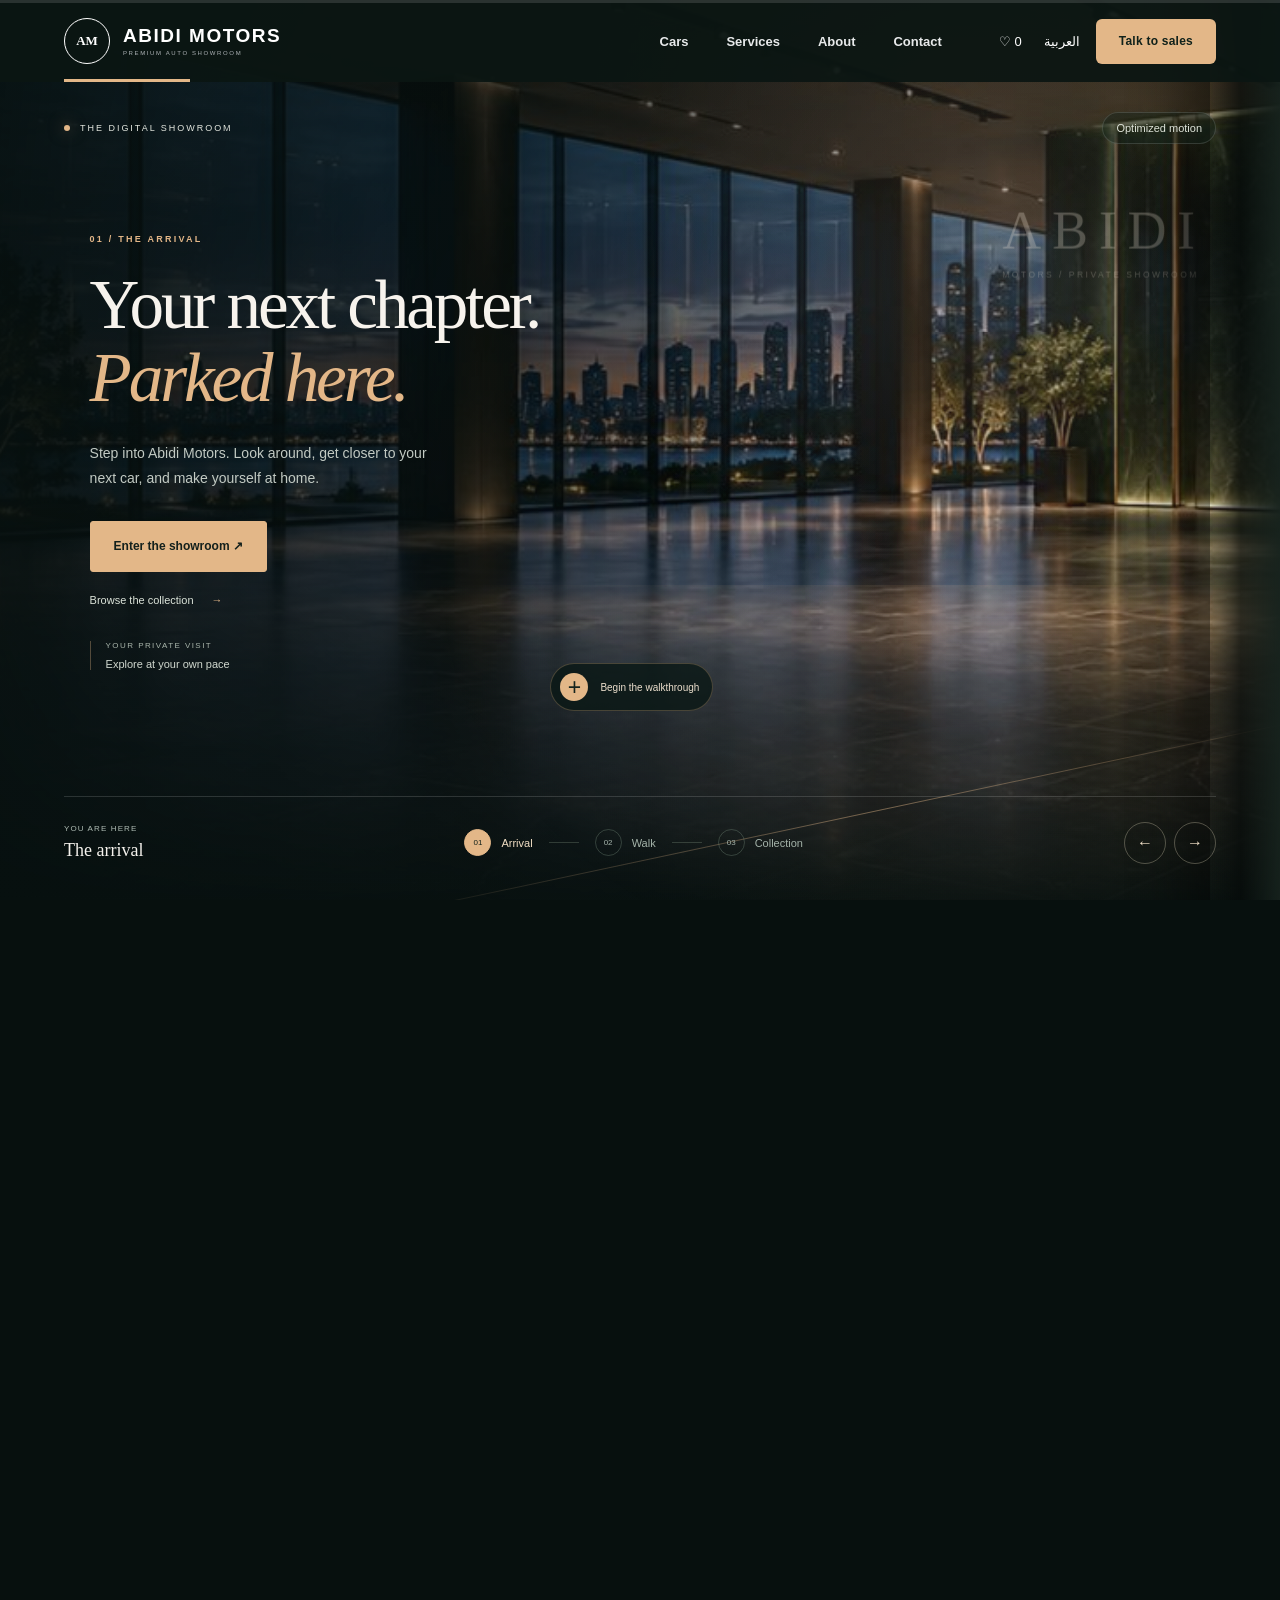
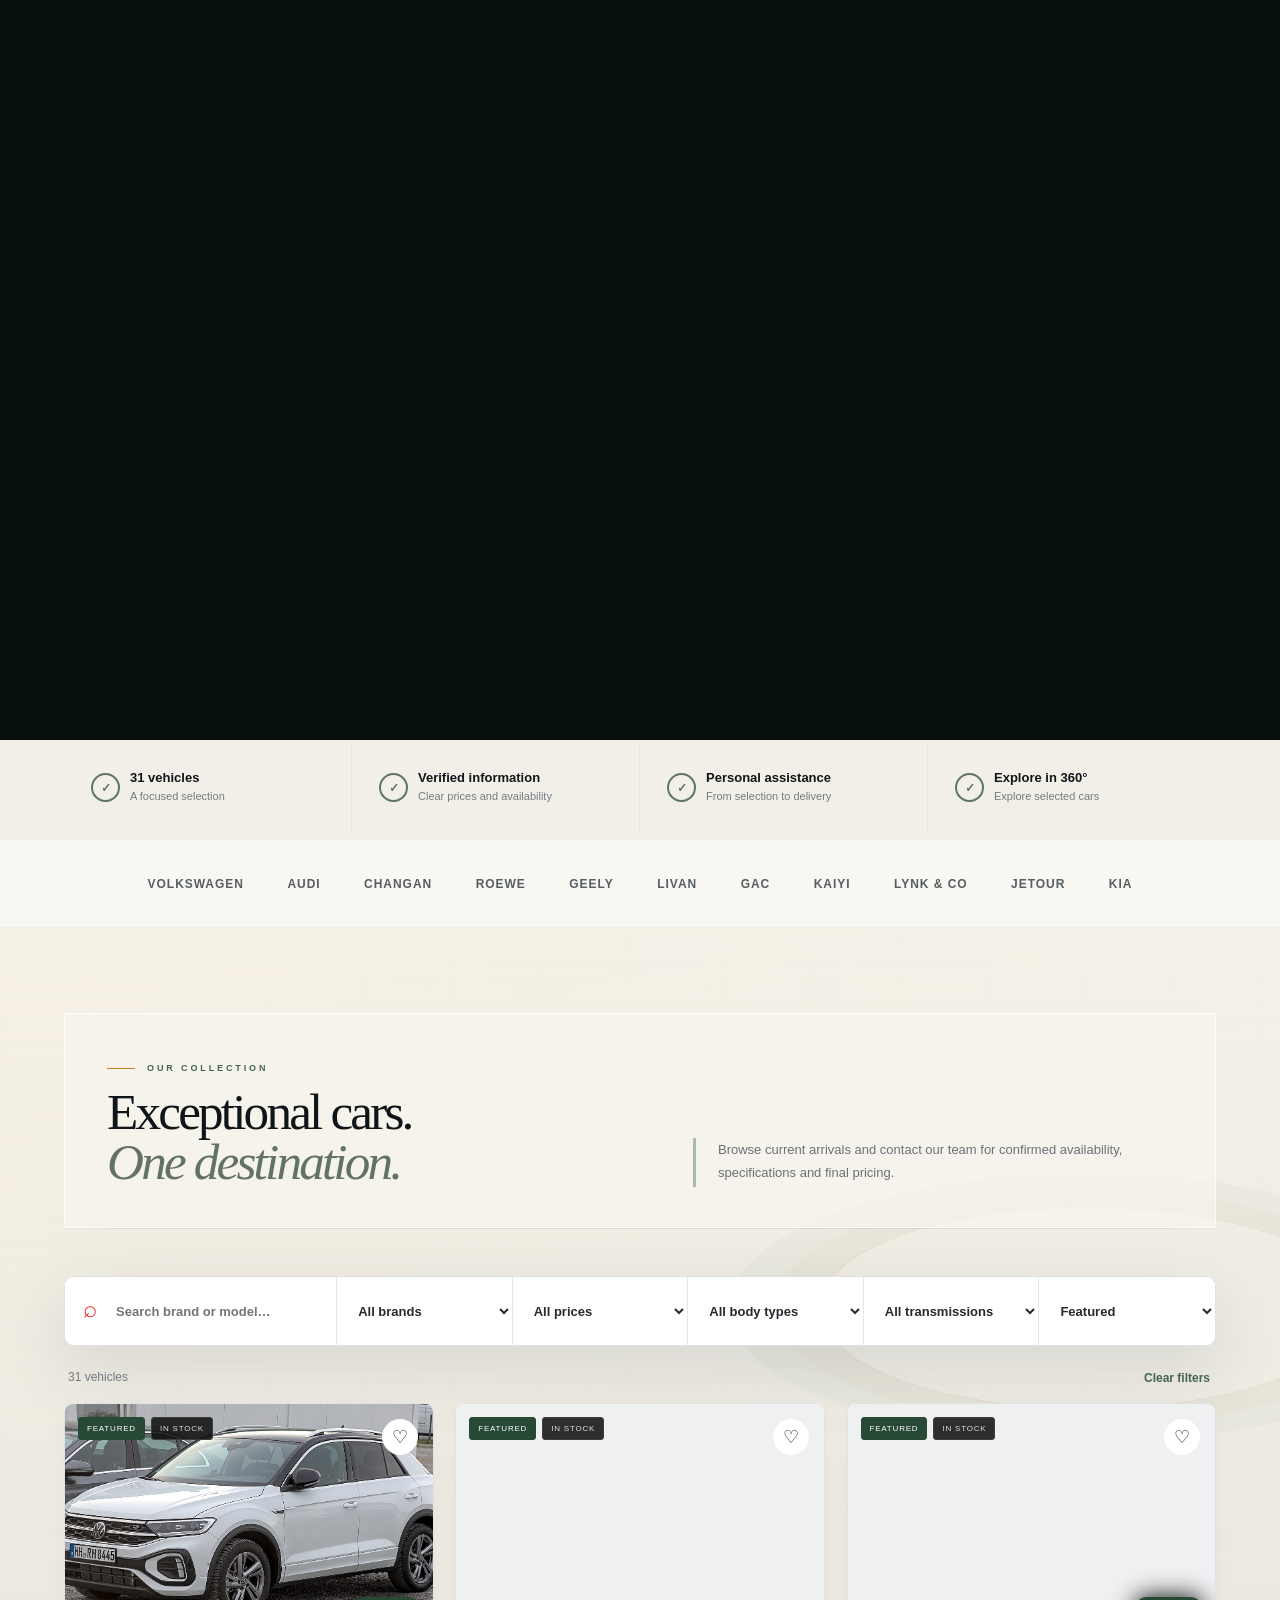
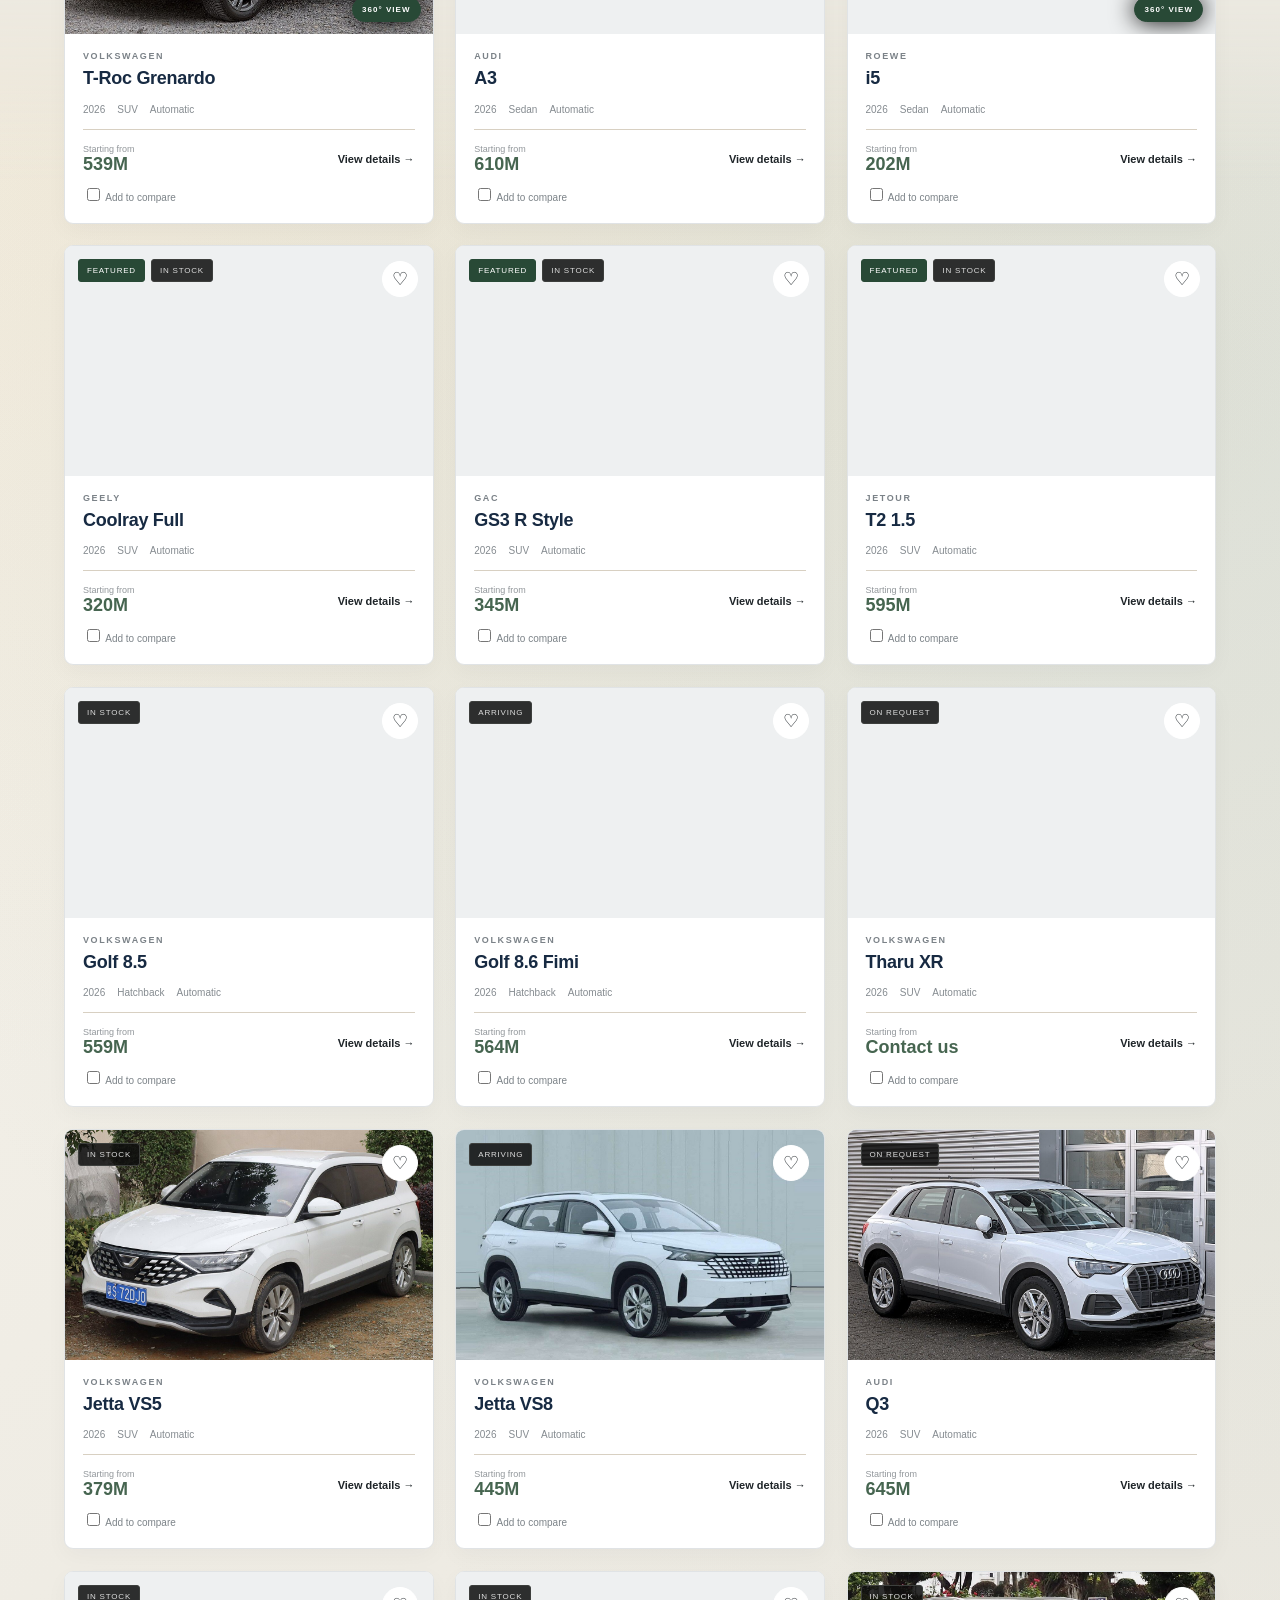
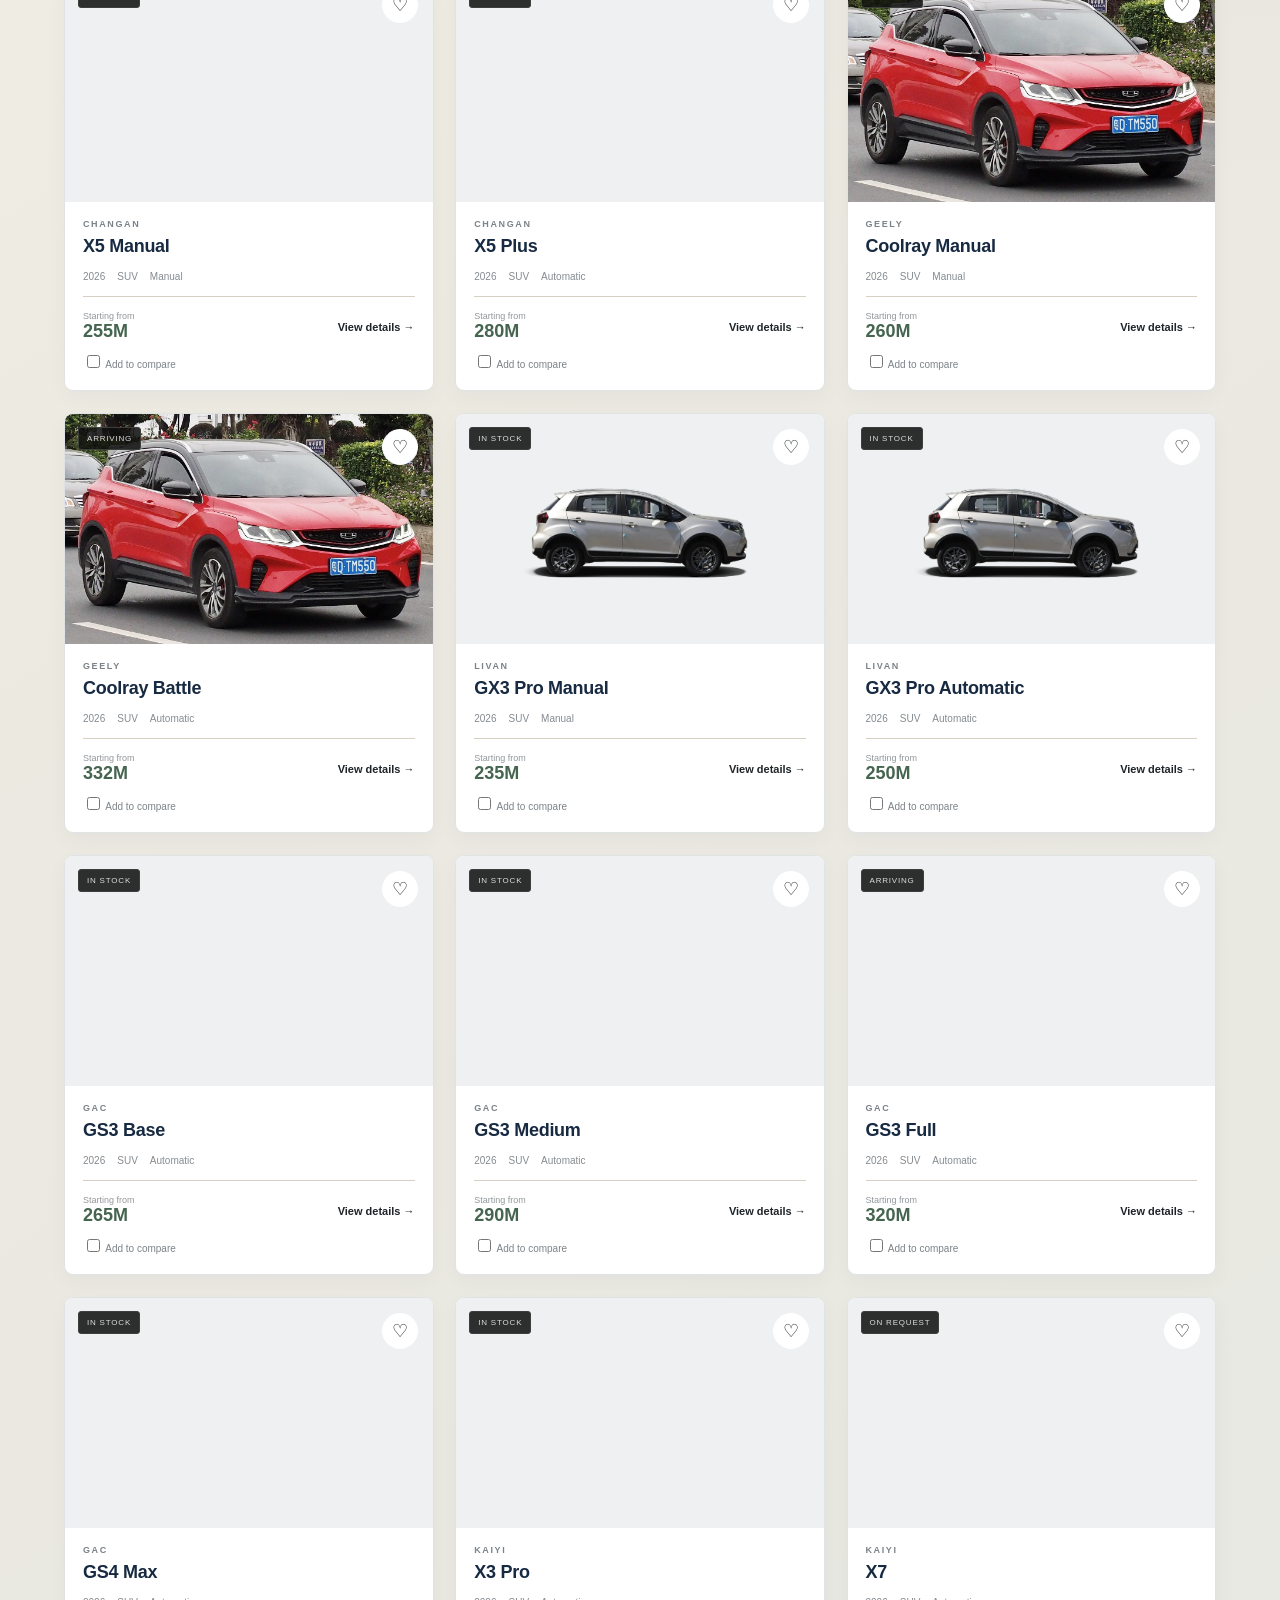
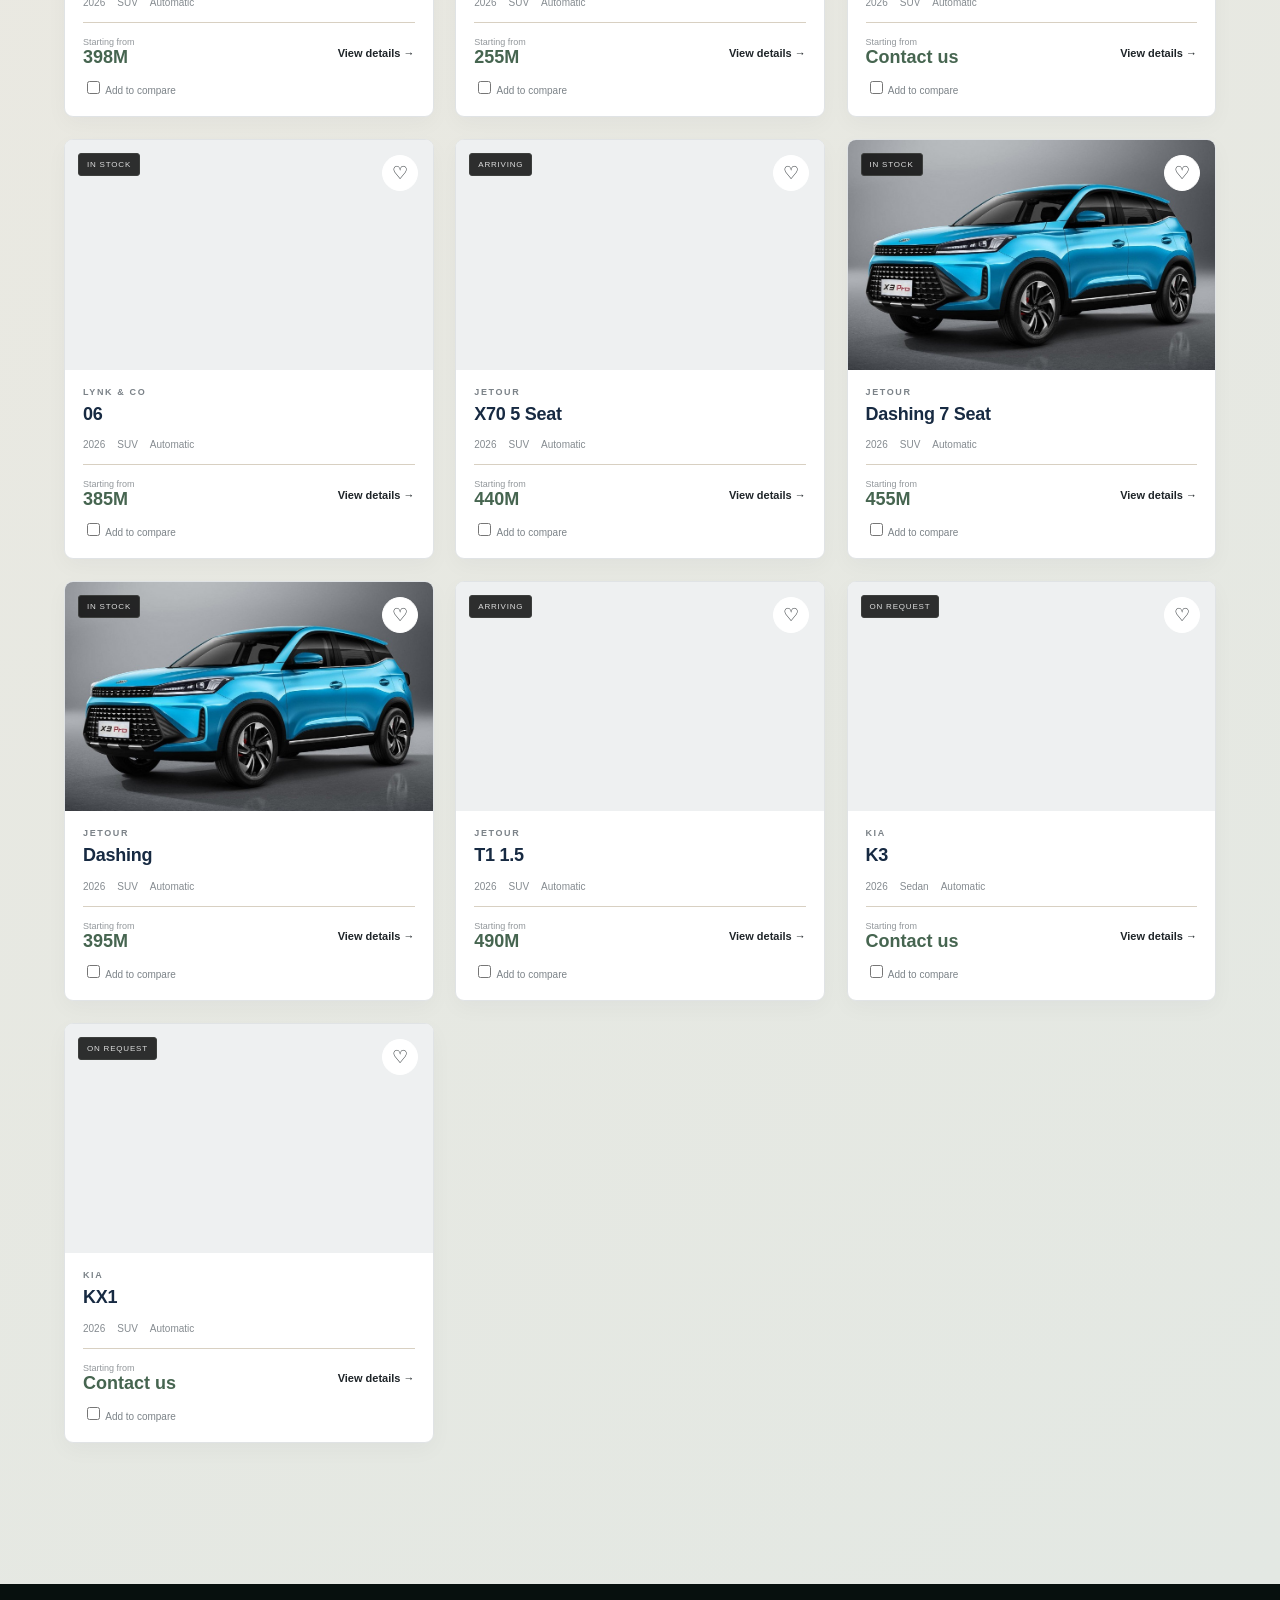
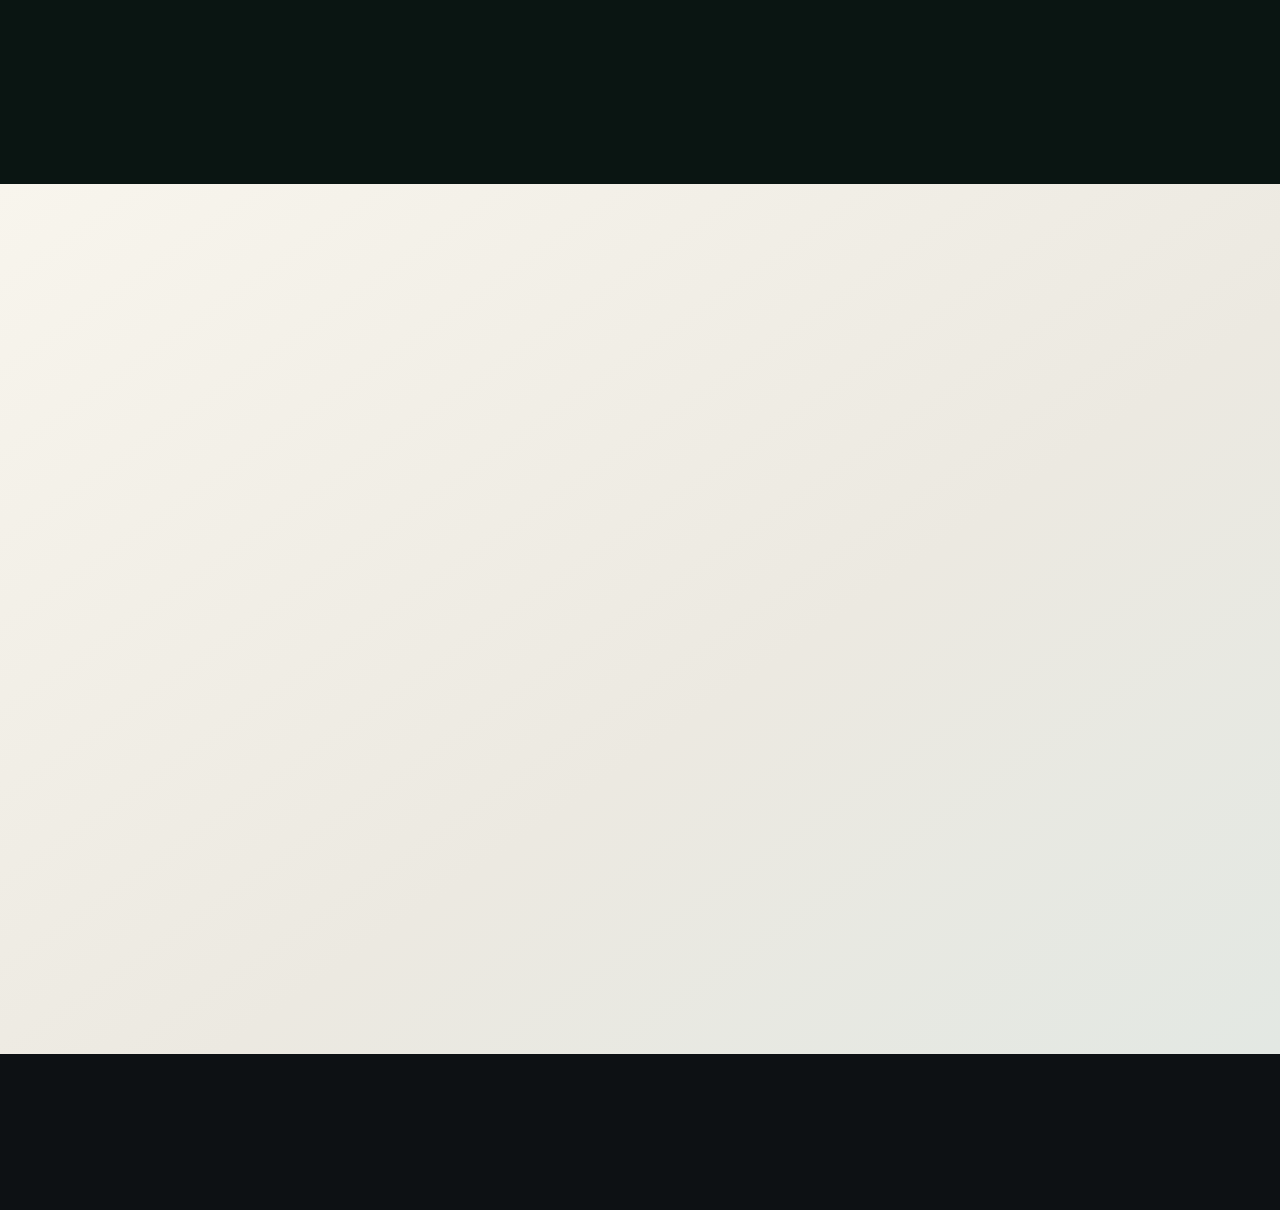
==== commit aea0c11c: "Optimize showroom performance and local assets" ====
--- a/index.html
+++ b/index.html
@@ -5,6 +5,17 @@
   <meta name="viewport" content="width=device-width, initial-scale=1">
   <meta name="description" content="Abidi Motors — premium vehicles, clear prices and direct assistance.">
   <title>Abidi Motors | Premium Auto Showroom</title>
+  <link rel="icon" href="data:image/svg+xml,%3Csvg xmlns='http://www.w3.org/2000/svg' viewBox='0 0 64 64'%3E%3Crect width='64' height='64' rx='15' fill='%2310271f'/%3E%3Ctext x='32' y='41' text-anchor='middle' font-family='serif' font-size='26' fill='%23e4bd7c'%3EAM%3C/text%3E%3C/svg%3E">
+  <script>
+    (()=>{
+      const connection=navigator.connection||navigator.mozConnection||navigator.webkitConnection;
+      const lowPower=matchMedia('(prefers-reduced-motion: reduce)').matches||
+        matchMedia('(pointer: coarse)').matches||connection?.saveData||
+        (navigator.deviceMemory&&navigator.deviceMemory<=4)||
+        (navigator.hardwareConcurrency&&navigator.hardwareConcurrency<=2);
+      document.documentElement.classList.toggle('performance-lite',Boolean(lowPower));
+    })();
+  </script>
   <link rel="stylesheet" href="styles.css">
   <link rel="stylesheet" href="showroom.css">
   <link rel="stylesheet" href="atelier.css">
@@ -12,7 +23,7 @@
   <link rel="stylesheet" href="tour.css">
   <link rel="stylesheet" href="rooms.css?v=20260910-4">
   <link rel="stylesheet" href="detail.css?v=20260909-2">
-  <link rel="stylesheet" href="mobile.css?v=20260909-3">
+  <link rel="stylesheet" href="mobile.css?v=20260912-1">
 </head>
 <body>
   <div class="ambient-noise" aria-hidden="true"></div>
@@ -157,10 +168,22 @@
   <div class="site-toast" id="siteToast" role="status" aria-live="polite"></div>
   <aside class="compare-bar" id="compareBar"><span><b id="compareCount">0</b> selected to compare</span><div id="compareNames"></div><button class="button button-small" id="compareNow">Compare</button><button class="icon-button" id="clearCompare" aria-label="Clear comparison">×</button></aside>
   <script src="data.js"></script>
-  <script src="script.js?v=20260909-4"></script>
-  <script src="assets/vendor/gsap/gsap.min.js"></script>
-  <script src="assets/vendor/gsap/ScrollTrigger.min.js"></script>
-  <script src="showroom.js?v=20260910-4"></script>
-  <script src="tour.js"></script>
+  <script src="script.js?v=20260912-1"></script>
+  <script>
+    (()=>{
+      const lite=document.documentElement.classList.contains('performance-lite');
+      const scripts=lite
+        ? ['showroom.js?v=20260912-1','tour.js?v=20260912-1']
+        : ['assets/vendor/gsap/gsap.min.js','assets/vendor/gsap/ScrollTrigger.min.js','showroom.js?v=20260912-1','tour.js?v=20260912-1'];
+      const load=index=>{
+        if(index===scripts.length)return;
+        const script=document.createElement('script');
+        script.src=scripts[index];
+        script.onload=()=>load(index+1);
+        document.body.append(script);
+      };
+      load(0);
+    })();
+  </script>
 </body>
 </html>
--- a/showroom.css
+++ b/showroom.css
@@ -1,5 +1,5 @@
 /* Abidi Motors / Midnight Showroom art direction */
-:root{--gold:#e9bd47;--gold-hot:#ffe294;--ink:#050606;--cream:#f4efe3;--display:Georgia,'Times New Roman',serif;--sans:Inter,Segoe UI,Arial,sans-serif}html{background:var(--ink)}body{font-family:var(--sans);background:#050606;color:var(--cream);cursor:default}.ambient-noise{position:fixed;z-index:100;inset:0;pointer-events:none;opacity:.035;background-image:url("data:image/svg+xml,%3Csvg viewBox='0 0 180 180' xmlns='http://www.w3.org/2000/svg'%3E%3Cfilter id='n'%3E%3CfeTurbulence type='fractalNoise' baseFrequency='.9' numOctaves='4' stitchTiles='stitch'/%3E%3C/filter%3E%3Crect width='100%25' height='100%25' filter='url(%23n)' opacity='.75'/%3E%3C/svg%3E")}.cursor-aura{position:fixed;z-index:0;width:420px;height:420px;border-radius:50%;pointer-events:none;transform:translate(-50%,-50%);background:radial-gradient(circle,#e9bd4712,transparent 68%);transition:opacity .3s}.site-header{top:18px;left:3vw;right:3vw;width:auto;height:66px;padding:0 12px 0 18px;border:1px solid #ffffff16;border-radius:18px;background:#0b0d0cbd;box-shadow:0 15px 50px #0008;transition:.35s}.site-header.scrolled{top:8px;background:#090a09ed;box-shadow:0 10px 40px #000c}.brand-mark{background:transparent;border:1px solid var(--gold);color:var(--gold);border-radius:50%;transform:none;font-family:var(--display);font-size:13px;box-shadow:inset 0 0 18px #e9bd4715}.brand strong{font-family:var(--display);font-weight:400;font-size:16px;letter-spacing:.08em}.brand small{margin-top:3px;letter-spacing:.25em}.main-nav{height:42px;padding:5px;border:1px solid #ffffff0d;border-radius:13px;background:#ffffff05;gap:2px}.main-nav a{padding:9px 16px;border-radius:9px;color:#aaa;transition:.25s}.main-nav a:hover{background:#fff;color:#111}.language-button{border:1px solid #ffffff16;border-radius:10px;padding:9px 12px;color:#ddd}.header-actions .button{border-radius:10px;background:linear-gradient(135deg,var(--gold-hot),#c99522);border:0;box-shadow:0 8px 22px #c9952228}.hero{min-height:105vh;padding:145px 6vw 85px;grid-template-columns:.82fr 1.18fr;background:radial-gradient(ellipse at 76% 47%,#8d702327 0,transparent 36%),radial-gradient(circle at 20% 18%,#17211e 0,transparent 36%),#050606}.hero:after{background-image:linear-gradient(#ffffff0a 1px,transparent 1px),linear-gradient(90deg,#ffffff0a 1px,transparent 1px);background-size:90px 90px;opacity:.35;mask-image:radial-gradient(circle at 70% 45%,#000,transparent 67%)}.hero:before{content:"";position:absolute;z-index:1;inset:auto -15% -30% 35%;height:65%;border-radius:50%;border-top:1px solid #e9bd4735;transform:rotate(-8deg);box-shadow:0 -40px 90px #e9bd4708}.hero-wordmark{position:absolute;z-index:0;left:1%;top:18%;font-family:var(--display);font-size:clamp(130px,24vw,360px);letter-spacing:-.09em;color:transparent;-webkit-text-stroke:1px #ffffff09;line-height:1}.hero-copy{padding-top:32px}.eyebrow{display:flex;align-items:center;gap:12px;font-size:9px;letter-spacing:.32em}.eyebrow:before{content:"";width:28px;height:1px;background:var(--gold)}.hero h1{font-family:var(--display);font-weight:400;font-size:clamp(56px,6.7vw,105px);line-height:.87;letter-spacing:-.055em;margin:30px 0}.hero h1 em{display:block;margin-top:18px;font-size:.67em;line-height:1.05;color:#d6b760}.hero-intro{max-width:470px;font-size:14px;border-left:1px solid #ffffff22;padding-left:22px}.button{position:relative;overflow:hidden;border-radius:12px}.button:after{content:"";position:absolute;inset:-100% 40%;transform:rotate(25deg);background:#fff7;transition:.6s}.button:hover:after{transform:translateX(200%) rotate(25deg)}.hero-actions .button{padding:17px 24px;box-shadow:0 15px 40px #d5a5211f}.text-link{border:0}.text-link:after{content:"";display:block;width:100%;height:1px;margin-top:8px;background:linear-gradient(90deg,var(--gold),transparent);transform-origin:left;transition:.3s}.text-link:hover:after{transform:scaleX(.5)}.hero-stats{margin-top:65px}.hero-stats div{min-width:125px}.hero-stats dt{font-family:var(--display);font-size:33px;color:#e7d8ad}.hero-index{position:absolute;z-index:3;left:2.5vw;bottom:65px;display:flex;align-items:center;gap:11px;writing-mode:vertical-rl}.hero-index span{font-family:var(--display);color:var(--gold);font-size:18px}.hero-index i{height:44px;width:1px;background:#ffffff35}.hero-index small{font-size:7px;letter-spacing:.2em;color:#777}.car-stage{height:610px}.hero-car{position:absolute;z-index:2;width:110%;aspect-ratio:1;border:0;background-color:transparent;background-image:url('assets/cars/volkswagen-t-roc/t-roc-360-sprite-16-white-v3.png');background-repeat:no-repeat;background-size:400% 400%;background-position:33.333% 0;cursor:pointer;filter:drop-shadow(0 38px 30px #000);transition:transform .6s cubic-bezier(.2,.8,.2,1),filter .6s}.hero-car:hover{transform:translateY(-10px) scale(1.025);filter:drop-shadow(0 45px 45px #000) brightness(1.08)}.stage-floor{z-index:1;width:105%;height:120px;bottom:56px;background:radial-gradient(ellipse,#d7a72d32 0,#10110f 42%,transparent 70%)}.stage-orbit{position:absolute;z-index:0;width:86%;aspect-ratio:1;border:1px solid #d6ae4930;border-radius:50%;transform:rotateX(72deg);animation:orbitPulse 4s ease-in-out infinite}.stage-orbit:before,.stage-orbit:after{content:"";position:absolute;inset:8%;border:1px solid #ffffff0c;border-radius:50%}.stage-orbit:after{inset:22%}.stage-orbit span{position:absolute;left:8%;top:21%;width:8px;height:8px;border-radius:50%;background:var(--gold);box-shadow:0 0 25px var(--gold)}.stage-label{top:10%;right:2%;display:flex;align-items:center;gap:8px;color:#cdb878}.stage-label i{width:7px;height:7px;border-radius:50%;background:#6cff87;box-shadow:0 0 10px #6cff87}.stage-caption{bottom:6%;left:8%;padding:13px 15px;border-left:1px solid var(--gold);background:linear-gradient(90deg,#05060699,transparent);backdrop-filter:blur(5px)}.stage-caption span{font-family:var(--display);font-size:20px;letter-spacing:.03em}.scroll-cue{left:auto;right:3vw;bottom:55px;transform:none}.brand-strip{height:120px;justify-content:flex-start;gap:8vw;padding:0 6vw;border-color:#ffffff0e;background:#080a09;white-space:nowrap;position:relative}.brand-strip:before{content:"MARQUES / ";color:var(--gold);font-size:8px}.brand-strip span{font-family:var(--display);font-weight:400;color:#6f726e;font-size:17px;transition:.25s}.brand-strip span:hover{color:var(--cream);text-shadow:0 0 25px #e9bd4744}.section{padding:140px 6vw}.inventory-section{position:relative;background:radial-gradient(circle at 5% 35%,#7660280b,transparent 25%)}.inventory-section:before{content:"COLLECTION";position:absolute;right:-2%;top:3%;font-family:var(--display);font-size:12vw;color:transparent;-webkit-text-stroke:1px #ffffff07}.section-heading h2,.about-copy h2,.contact-section h2,.experience h2{font-family:var(--display);font-weight:400;letter-spacing:-.045em}.section-heading h2{max-width:700px}.inventory-toolbar{position:sticky;z-index:10;top:92px;padding:10px;background:#0c0e0dd9;border:1px solid #ffffff12;border-radius:17px;backdrop-filter:blur(18px);box-shadow:0 18px 50px #0007}.inventory-toolbar input,.inventory-toolbar select{border-radius:10px;background:#ffffff06;border-color:#ffffff0d}.vehicle-grid{counter-reset:cars;grid-template-columns:repeat(12,1fr);gap:24px}.vehicle-card{counter-increment:cars;grid-column:span 4;border-radius:22px;border:1px solid #ffffff10;background:linear-gradient(150deg,#171918,#0b0c0c);box-shadow:0 28px 70px #0005;transform-style:preserve-3d;will-change:transform}.vehicle-card:nth-child(5n+1),.vehicle-card:nth-child(5n+2){grid-column:span 6}.vehicle-card:before{content:"0" counter(cars);position:absolute;z-index:4;right:18px;bottom:16px;font-family:var(--display);font-size:48px;color:#ffffff08}.vehicle-card:hover{border-color:#e9bd4755;box-shadow:0 35px 90px #0009,0 0 50px #e9bd4708}.card-visual{overflow:hidden;border-radius:21px 21px 0 0}.vehicle-image{height:280px;transition:transform .6s,filter .6s}.vehicle-card:nth-child(5n+1) .vehicle-image,.vehicle-card:nth-child(5n+2) .vehicle-image{height:360px}.vehicle-card:hover .vehicle-image{transform:scale(1.035);filter:brightness(1.08)}.vehicle-info{position:relative;padding:25px}.vehicle-title{font-family:var(--display);font-size:26px;font-weight:400}.badge{border-radius:20px;backdrop-filter:blur(8px)}.favorite{backdrop-filter:blur(10px);transition:.25s}.favorite:hover{transform:scale(1.12);border-color:var(--gold)}.details-button{padding:10px 0}.view360-badge{border-radius:20px;box-shadow:0 0 25px #000}.experience-panel{position:relative;overflow:hidden;border-radius:32px;padding:100px 7vw;background:radial-gradient(circle at 75% 10%,#b18b261b,transparent 30%),linear-gradient(135deg,#181b19,#090a0a);box-shadow:0 40px 100px #0008}.experience-panel:after{content:"AM";position:absolute;right:-2%;bottom:-20%;font-family:var(--display);font-size:26vw;color:transparent;-webkit-text-stroke:1px #e9bd4712}.service-grid article{position:relative;z-index:2;padding:30px;border:1px solid #ffffff0d;border-radius:18px;background:#ffffff04;transition:.35s}.service-grid article:hover{transform:translateY(-9px);background:#ffffff08;border-color:#e9bd4735}.service-grid article b{font-family:var(--display);font-size:28px}.about-art{height:600px;border-radius:200px 200px 18px 18px;background:radial-gradient(circle at 50% 40%,#8d702d,#161817 48%);box-shadow:inset 0 0 100px #000,0 30px 90px #0008}.about-art span{font-family:var(--display);font-weight:400;text-shadow:0 0 40px #e9bd4744}.contact-section{position:relative;overflow:hidden;padding:120px 6vw;background:linear-gradient(115deg,#f0d47e,#b98720);border-radius:38px 38px 0 0}.contact-section:after{content:"LET'S DRIVE";position:absolute;right:-2%;bottom:-10%;font-family:var(--display);font-size:9vw;color:#0000000c}.contact-section>*,footer>*{position:relative;z-index:2}.contact-section input,.contact-section textarea{font-size:16px}.contact-section .button{border-radius:12px}.vehicle-modal{border-radius:24px;border-color:#e9bd4738;box-shadow:0 40px 140px #000;overflow:hidden}.modal-copy h2{font-family:var(--display);font-weight:400}.spin-fallback[hidden]{display:block!important}.model-shell{display:none!important}@keyframes orbitPulse{50%{transform:rotateX(72deg) rotateZ(6deg);opacity:.5}}
+:root{--gold:#e9bd47;--gold-hot:#ffe294;--ink:#050606;--cream:#f4efe3;--display:Georgia,'Times New Roman',serif;--sans:Inter,Segoe UI,Arial,sans-serif}html{background:var(--ink)}body{font-family:var(--sans);background:#050606;color:var(--cream);cursor:default}.ambient-noise{position:fixed;z-index:100;inset:0;pointer-events:none;opacity:.035;background-image:url("data:image/svg+xml,%3Csvg viewBox='0 0 180 180' xmlns='http://www.w3.org/2000/svg'%3E%3Cfilter id='n'%3E%3CfeTurbulence type='fractalNoise' baseFrequency='.9' numOctaves='4' stitchTiles='stitch'/%3E%3C/filter%3E%3Crect width='100%25' height='100%25' filter='url(%23n)' opacity='.75'/%3E%3C/svg%3E")}.cursor-aura{position:fixed;z-index:0;width:420px;height:420px;border-radius:50%;pointer-events:none;transform:translate(-50%,-50%);background:radial-gradient(circle,#e9bd4712,transparent 68%);transition:opacity .3s}.site-header{top:18px;left:3vw;right:3vw;width:auto;height:66px;padding:0 12px 0 18px;border:1px solid #ffffff16;border-radius:18px;background:#0b0d0cbd;box-shadow:0 15px 50px #0008;transition:.35s}.site-header.scrolled{top:8px;background:#090a09ed;box-shadow:0 10px 40px #000c}.brand-mark{background:transparent;border:1px solid var(--gold);color:var(--gold);border-radius:50%;transform:none;font-family:var(--display);font-size:13px;box-shadow:inset 0 0 18px #e9bd4715}.brand strong{font-family:var(--display);font-weight:400;font-size:16px;letter-spacing:.08em}.brand small{margin-top:3px;letter-spacing:.25em}.main-nav{height:42px;padding:5px;border:1px solid #ffffff0d;border-radius:13px;background:#ffffff05;gap:2px}.main-nav a{padding:9px 16px;border-radius:9px;color:#aaa;transition:.25s}.main-nav a:hover{background:#fff;color:#111}.language-button{border:1px solid #ffffff16;border-radius:10px;padding:9px 12px;color:#ddd}.header-actions .button{border-radius:10px;background:linear-gradient(135deg,var(--gold-hot),#c99522);border:0;box-shadow:0 8px 22px #c9952228}.hero{min-height:105vh;padding:145px 6vw 85px;grid-template-columns:.82fr 1.18fr;background:radial-gradient(ellipse at 76% 47%,#8d702327 0,transparent 36%),radial-gradient(circle at 20% 18%,#17211e 0,transparent 36%),#050606}.hero:after{background-image:linear-gradient(#ffffff0a 1px,transparent 1px),linear-gradient(90deg,#ffffff0a 1px,transparent 1px);background-size:90px 90px;opacity:.35;mask-image:radial-gradient(circle at 70% 45%,#000,transparent 67%)}.hero:before{content:"";position:absolute;z-index:1;inset:auto -15% -30% 35%;height:65%;border-radius:50%;border-top:1px solid #e9bd4735;transform:rotate(-8deg);box-shadow:0 -40px 90px #e9bd4708}.hero-wordmark{position:absolute;z-index:0;left:1%;top:18%;font-family:var(--display);font-size:clamp(130px,24vw,360px);letter-spacing:-.09em;color:transparent;-webkit-text-stroke:1px #ffffff09;line-height:1}.hero-copy{padding-top:32px}.eyebrow{display:flex;align-items:center;gap:12px;font-size:9px;letter-spacing:.32em}.eyebrow:before{content:"";width:28px;height:1px;background:var(--gold)}.hero h1{font-family:var(--display);font-weight:400;font-size:clamp(56px,6.7vw,105px);line-height:.87;letter-spacing:-.055em;margin:30px 0}.hero h1 em{display:block;margin-top:18px;font-size:.67em;line-height:1.05;color:#d6b760}.hero-intro{max-width:470px;font-size:14px;border-left:1px solid #ffffff22;padding-left:22px}.button{position:relative;overflow:hidden;border-radius:12px}.button:after{content:"";position:absolute;inset:-100% 40%;transform:rotate(25deg);background:#fff7;transition:.6s}.button:hover:after{transform:translateX(200%) rotate(25deg)}.hero-actions .button{padding:17px 24px;box-shadow:0 15px 40px #d5a5211f}.text-link{border:0}.text-link:after{content:"";display:block;width:100%;height:1px;margin-top:8px;background:linear-gradient(90deg,var(--gold),transparent);transform-origin:left;transition:.3s}.text-link:hover:after{transform:scaleX(.5)}.hero-stats{margin-top:65px}.hero-stats div{min-width:125px}.hero-stats dt{font-family:var(--display);font-size:33px;color:#e7d8ad}.hero-index{position:absolute;z-index:3;left:2.5vw;bottom:65px;display:flex;align-items:center;gap:11px;writing-mode:vertical-rl}.hero-index span{font-family:var(--display);color:var(--gold);font-size:18px}.hero-index i{height:44px;width:1px;background:#ffffff35}.hero-index small{font-size:7px;letter-spacing:.2em;color:#777}.car-stage{height:610px}.hero-car{position:absolute;z-index:2;width:110%;aspect-ratio:1;border:0;background-color:transparent;background-image:url('assets/cars/volkswagen-t-roc/t-roc-360-sprite-16-white-v3.jpg');background-repeat:no-repeat;background-size:400% 400%;background-position:33.333% 0;cursor:pointer;filter:drop-shadow(0 38px 30px #000);transition:transform .6s cubic-bezier(.2,.8,.2,1),filter .6s}.hero-car:hover{transform:translateY(-10px) scale(1.025);filter:drop-shadow(0 45px 45px #000) brightness(1.08)}.stage-floor{z-index:1;width:105%;height:120px;bottom:56px;background:radial-gradient(ellipse,#d7a72d32 0,#10110f 42%,transparent 70%)}.stage-orbit{position:absolute;z-index:0;width:86%;aspect-ratio:1;border:1px solid #d6ae4930;border-radius:50%;transform:rotateX(72deg);animation:orbitPulse 4s ease-in-out infinite}.stage-orbit:before,.stage-orbit:after{content:"";position:absolute;inset:8%;border:1px solid #ffffff0c;border-radius:50%}.stage-orbit:after{inset:22%}.stage-orbit span{position:absolute;left:8%;top:21%;width:8px;height:8px;border-radius:50%;background:var(--gold);box-shadow:0 0 25px var(--gold)}.stage-label{top:10%;right:2%;display:flex;align-items:center;gap:8px;color:#cdb878}.stage-label i{width:7px;height:7px;border-radius:50%;background:#6cff87;box-shadow:0 0 10px #6cff87}.stage-caption{bottom:6%;left:8%;padding:13px 15px;border-left:1px solid var(--gold);background:linear-gradient(90deg,#05060699,transparent);backdrop-filter:blur(5px)}.stage-caption span{font-family:var(--display);font-size:20px;letter-spacing:.03em}.scroll-cue{left:auto;right:3vw;bottom:55px;transform:none}.brand-strip{height:120px;justify-content:flex-start;gap:8vw;padding:0 6vw;border-color:#ffffff0e;background:#080a09;white-space:nowrap;position:relative}.brand-strip:before{content:"MARQUES / ";color:var(--gold);font-size:8px}.brand-strip span{font-family:var(--display);font-weight:400;color:#6f726e;font-size:17px;transition:.25s}.brand-strip span:hover{color:var(--cream);text-shadow:0 0 25px #e9bd4744}.section{padding:140px 6vw}.inventory-section{position:relative;background:radial-gradient(circle at 5% 35%,#7660280b,transparent 25%)}.inventory-section:before{content:"COLLECTION";position:absolute;right:-2%;top:3%;font-family:var(--display);font-size:12vw;color:transparent;-webkit-text-stroke:1px #ffffff07}.section-heading h2,.about-copy h2,.contact-section h2,.experience h2{font-family:var(--display);font-weight:400;letter-spacing:-.045em}.section-heading h2{max-width:700px}.inventory-toolbar{position:sticky;z-index:10;top:92px;padding:10px;background:#0c0e0dd9;border:1px solid #ffffff12;border-radius:17px;backdrop-filter:blur(18px);box-shadow:0 18px 50px #0007}.inventory-toolbar input,.inventory-toolbar select{border-radius:10px;background:#ffffff06;border-color:#ffffff0d}.vehicle-grid{counter-reset:cars;grid-template-columns:repeat(12,1fr);gap:24px}.vehicle-card{counter-increment:cars;grid-column:span 4;border-radius:22px;border:1px solid #ffffff10;background:linear-gradient(150deg,#171918,#0b0c0c);box-shadow:0 28px 70px #0005;transform-style:preserve-3d;will-change:transform}.vehicle-card:nth-child(5n+1),.vehicle-card:nth-child(5n+2){grid-column:span 6}.vehicle-card:before{content:"0" counter(cars);position:absolute;z-index:4;right:18px;bottom:16px;font-family:var(--display);font-size:48px;color:#ffffff08}.vehicle-card:hover{border-color:#e9bd4755;box-shadow:0 35px 90px #0009,0 0 50px #e9bd4708}.card-visual{overflow:hidden;border-radius:21px 21px 0 0}.vehicle-image{height:280px;transition:transform .6s,filter .6s}.vehicle-card:nth-child(5n+1) .vehicle-image,.vehicle-card:nth-child(5n+2) .vehicle-image{height:360px}.vehicle-card:hover .vehicle-image{transform:scale(1.035);filter:brightness(1.08)}.vehicle-info{position:relative;padding:25px}.vehicle-title{font-family:var(--display);font-size:26px;font-weight:400}.badge{border-radius:20px;backdrop-filter:blur(8px)}.favorite{backdrop-filter:blur(10px);transition:.25s}.favorite:hover{transform:scale(1.12);border-color:var(--gold)}.details-button{padding:10px 0}.view360-badge{border-radius:20px;box-shadow:0 0 25px #000}.experience-panel{position:relative;overflow:hidden;border-radius:32px;padding:100px 7vw;background:radial-gradient(circle at 75% 10%,#b18b261b,transparent 30%),linear-gradient(135deg,#181b19,#090a0a);box-shadow:0 40px 100px #0008}.experience-panel:after{content:"AM";position:absolute;right:-2%;bottom:-20%;font-family:var(--display);font-size:26vw;color:transparent;-webkit-text-stroke:1px #e9bd4712}.service-grid article{position:relative;z-index:2;padding:30px;border:1px solid #ffffff0d;border-radius:18px;background:#ffffff04;transition:.35s}.service-grid article:hover{transform:translateY(-9px);background:#ffffff08;border-color:#e9bd4735}.service-grid article b{font-family:var(--display);font-size:28px}.about-art{height:600px;border-radius:200px 200px 18px 18px;background:radial-gradient(circle at 50% 40%,#8d702d,#161817 48%);box-shadow:inset 0 0 100px #000,0 30px 90px #0008}.about-art span{font-family:var(--display);font-weight:400;text-shadow:0 0 40px #e9bd4744}.contact-section{position:relative;overflow:hidden;padding:120px 6vw;background:linear-gradient(115deg,#f0d47e,#b98720);border-radius:38px 38px 0 0}.contact-section:after{content:"LET'S DRIVE";position:absolute;right:-2%;bottom:-10%;font-family:var(--display);font-size:9vw;color:#0000000c}.contact-section>*,footer>*{position:relative;z-index:2}.contact-section input,.contact-section textarea{font-size:16px}.contact-section .button{border-radius:12px}.vehicle-modal{border-radius:24px;border-color:#e9bd4738;box-shadow:0 40px 140px #000;overflow:hidden}.modal-copy h2{font-family:var(--display);font-weight:400}.spin-fallback[hidden]{display:block!important}.model-shell{display:none!important}@keyframes orbitPulse{50%{transform:rotateX(72deg) rotateZ(6deg);opacity:.5}}
 @media(max-width:950px){.hero{grid-template-columns:1fr;padding-top:125px}.hero-visual{order:0}.hero-copy{text-align:left}.hero-intro{margin:0}.hero-actions,.hero-stats{justify-content:flex-start}.hero-wordmark{top:10%}.car-stage{height:460px}.hero-car{width:90%}.vehicle-card,.vehicle-card:nth-child(5n+1),.vehicle-card:nth-child(5n+2){grid-column:span 6}.vehicle-card .vehicle-image,.vehicle-card:nth-child(5n+1) .vehicle-image,.vehicle-card:nth-child(5n+2) .vehicle-image{height:300px}.hero-index{display:none}}
 @media(max-width:620px){.site-header{top:8px;left:10px;right:10px;border-radius:14px}.brand strong{font-size:13px}.hero{min-height:auto;padding:125px 20px 75px}.hero h1{font-size:55px}.hero-wordmark{top:16%;font-size:44vw}.hero-stats{margin-top:45px}.car-stage{height:340px;margin-top:-20px}.hero-car{width:125%}.stage-caption{bottom:1%}.brand-strip{height:90px}.section{padding:90px 20px}.inventory-toolbar{top:82px}.vehicle-card,.vehicle-card:nth-child(5n+1),.vehicle-card:nth-child(5n+2){grid-column:1/-1}.vehicle-card .vehicle-image,.vehicle-card:nth-child(5n+1) .vehicle-image,.vehicle-card:nth-child(5n+2) .vehicle-image{height:280px}.experience-panel{padding:60px 22px}.service-grid article{padding:24px}.about-art{height:420px}.contact-section{border-radius:24px 24px 0 0}.cursor-aura{display:none}}
 @media(prefers-reduced-motion:reduce){*,*:before,*:after{animation:none!important;transition:none!important;scroll-behavior:auto!important}}
@@ -19,7 +19,7 @@
 @media(prefers-reduced-motion:reduce){.hero-car,.hero-wordmark,.stage-orbit,.hero-copy{transform:none!important;will-change:auto!important}}
 
 /* Transparent, directly draggable 360-degree hero vehicle. */
-.hero-car{aspect-ratio:1.5;background-image:url('assets/cars/volkswagen-t-roc/t-roc-360-sprite-16-white-v3.png');background-size:400% 400%;background-color:transparent;touch-action:pan-y;cursor:grab}.hero-car.is-turning{cursor:grabbing}.hero-car:focus-visible{outline:2px solid var(--gold);outline-offset:8px;border-radius:24px}.spin-stage{aspect-ratio:1.5}.vehicle-image.real-vehicle{background-color:transparent}
+.hero-car{aspect-ratio:1.5;background-image:url('assets/cars/volkswagen-t-roc/t-roc-360-sprite-16-white-v3.jpg');background-size:400% 400%;background-color:transparent;touch-action:pan-y;cursor:grab}.hero-car.is-turning{cursor:grabbing}.hero-car:focus-visible{outline:2px solid var(--gold);outline-offset:8px;border-radius:24px}.spin-stage{aspect-ratio:1.5}.vehicle-image.real-vehicle{background-color:transparent}
 
 /* Canvas crossfades adjacent hero angles for video-like continuous rotation. */
 .hero-car:has(.hero-spin-canvas){background-image:none}.hero-spin-canvas{position:relative;z-index:2;display:block;width:100%;height:100%;pointer-events:none;filter:drop-shadow(0 28px 22px #26384a3b)}.hero-spin-back{position:absolute;z-index:1;left:19%;top:-17%;width:68%;height:68%;opacity:.76;mix-blend-mode:multiply;filter:drop-shadow(0 22px 18px #26384a2e) saturate(.85)}
--- a/dealership.css
+++ b/dealership.css
@@ -17,7 +17,7 @@
 .header-actions{gap:16px}.header-actions .button{min-height:45px;padding:0 23px;border:0;border-radius:6px;background:var(--am-red);color:#fff;box-shadow:0 10px 25px #e9293235}.header-actions .button:hover{background:var(--am-red-deep)}.header-actions .button:after{display:none}.language-button{padding:9px 0;border:0;background:transparent;color:#fff}.icon-button{color:#fff}
 
 /* Immersive showroom hero */
-.hero{--hero-scale:1;--hero-shift:0px;--hero-fade:1;position:relative;min-height:720px;height:88svh;max-height:900px;padding:128px clamp(28px,6vw,96px) 110px;grid-template-columns:minmax(390px,.78fr) minmax(540px,1.22fr);gap:2vw;isolation:isolate;overflow:hidden;background:#11171b url("assets/showroom/abidi-showroom-hero-v1.png") center/cover no-repeat;color:#fff}
+.hero{--hero-scale:1;--hero-shift:0px;--hero-fade:1;position:relative;min-height:720px;height:88svh;max-height:900px;padding:128px clamp(28px,6vw,96px) 110px;grid-template-columns:minmax(390px,.78fr) minmax(540px,1.22fr);gap:2vw;isolation:isolate;overflow:hidden;background:#11171b url("assets/showroom/abidi-showroom-hero-v1.jpg") center/cover no-repeat;color:#fff}
 .hero:before{content:"";display:block;position:absolute;z-index:0;inset:0;border:0;border-radius:0;background:linear-gradient(90deg,rgba(6,9,11,.96) 0%,rgba(7,10,12,.85) 31%,rgba(8,11,13,.36) 58%,rgba(8,11,13,.06) 100%),linear-gradient(0deg,rgba(5,8,10,.66),transparent 48%);box-shadow:none;transform:none}
 .hero:after{content:"";display:block;position:absolute;z-index:1;inset:82px 0 0;background:linear-gradient(110deg,transparent 0 67%,rgba(255,255,255,.07) 67.15%,transparent 67.4%);opacity:1;mask-image:none;pointer-events:none}
 .hero-copy{position:relative;z-index:6;align-self:center;padding:0;opacity:1!important;transform:none!important}.hero .eyebrow{display:flex;align-items:center;gap:14px;color:#fff;font-size:10px;font-weight:750;letter-spacing:.24em}.hero .eyebrow:before{width:42px;height:3px;background:var(--am-red)}
--- a/tour.css
+++ b/tour.css
@@ -11,7 +11,7 @@
 .tour-scene { position:absolute; inset:0; overflow:hidden; pointer-events:none; perspective:1400px; }
 .tour-architecture {
   position:absolute; inset:-10vh -25vw;
-  background:url('assets/showroom/abidi-showroom-panorama-v2.png') center/auto 100% no-repeat;
+  background:url('assets/showroom/abidi-showroom-panorama-v2.jpg') center/auto 100% no-repeat;
   transform:translate3d(calc(var(--room-x) + var(--look-x)),var(--look-y),0) scale(var(--room-scale)) rotateX(var(--look-rx)) rotateY(var(--look-ry));
   transform-origin:center 58%;
   will-change:transform;
--- a/rooms.css
+++ b/rooms.css
@@ -4,7 +4,7 @@
 .inventory-section:before{display:none}
 .inventory-section>:not(.inventory-atmosphere){position:relative;z-index:2}
 .inventory-atmosphere{position:absolute;z-index:0;inset:0 0 auto;height:min(1120px,95svh);overflow:hidden;pointer-events:none;will-change:transform}
-.inventory-atmosphere:before{content:"";position:absolute;inset:-8%;background:url('assets/showroom/abidi-showroom-hero-v1.png') center 42%/cover no-repeat;opacity:.13;filter:saturate(.65) contrast(.9);transform:scale(1.07)}
+.inventory-atmosphere:before{content:"";position:absolute;inset:-8%;background:url('assets/showroom/abidi-showroom-hero-v1.jpg') center 42%/cover no-repeat;opacity:.13;filter:saturate(.65) contrast(.9);transform:scale(1.07)}
 .inventory-atmosphere:after{content:"";position:absolute;inset:0;background:linear-gradient(180deg,#f6f2eab8 0%,#f1eee6ca 42%,#ece9e1 78%,#ece9e1 100%),linear-gradient(90deg,#d8b47225 1px,transparent 1px);background-size:auto,90px 100%;mask-image:linear-gradient(#000 0 76%,transparent)}
 .inventory-atmosphere span{position:absolute;z-index:2;top:13%;right:-6%;width:42vw;height:42vw;min-width:430px;min-height:430px;border:1px solid #ad7b3730;border-radius:50%;box-shadow:0 0 0 45px #ad7b3709,0 0 0 90px #52756708;transform:rotateX(68deg)}
 .inventory-section .section-heading{padding:40px 42px;border:1px solid #ffffffc7;background:#f8f6f0a3;box-shadow:0 25px 70px #273f5920;backdrop-filter:blur(14px)}
@@ -13,7 +13,7 @@
 .experience:before{content:"";position:absolute;z-index:-1;left:0;right:0;top:0;height:clamp(150px,15vw,225px);pointer-events:none;background:linear-gradient(180deg,#eee8dd 0%,#d9d6cd 14%,#8b9289aa 42%,#17302866 70%,transparent 100%)}
 .experience:after{content:"";position:absolute;z-index:1;left:5vw;right:5vw;top:clamp(48px,5vw,75px);height:1px;pointer-events:none;background:linear-gradient(90deg,transparent,#b9823f,#d9b47e,#b9823f,transparent);box-shadow:0 0 25px #dcb77b55}
 .experience-backdrop,.about-environment{position:absolute;z-index:-3;inset:-8%;pointer-events:none;will-change:transform}
-.experience-backdrop{background:url('assets/showroom/abidi-showroom-hero-v1.png') center 48%/cover no-repeat;transform:scale(1.08)}
+.experience-backdrop{background:url('assets/showroom/abidi-showroom-hero-v1.jpg') center 48%/cover no-repeat;transform:scale(1.08)}
 .experience-backdrop:before{content:"";position:absolute;inset:0;background:linear-gradient(90deg,#06100ee8 0%,#07100ec2 41%,#07100e7b 72%,#07100ebd),linear-gradient(0deg,#07100ef2 0%,transparent 48%,#07100e9e 100%)}
 .experience-light{position:absolute;top:-15%;left:20%;width:22%;height:130%;background:linear-gradient(90deg,transparent,#f0bc7d1e,transparent);filter:blur(10px);transform:skewX(-15deg);mix-blend-mode:screen;will-change:transform}
 .experience-grid{position:absolute;inset:0;opacity:.18;background:linear-gradient(#fff1 1px,transparent 1px),linear-gradient(90deg,#fff1 1px,transparent 1px);background-size:90px 90px;mask-image:linear-gradient(90deg,#000,transparent 75%)}
@@ -34,11 +34,11 @@
 .experience .service-grid article p{max-width:280px;color:#aebbb2;font-size:12px;line-height:1.75}
 
 .about-section{min-height:100svh;padding:135px 7vw 115px;display:grid;grid-template-columns:minmax(350px,.95fr) minmax(390px,1.05fr);gap:9vw;align-items:center;background:#0a1512;color:#f6f2ea}
-.about-environment{background:url('assets/showroom/abidi-showroom-panorama-v2.png') 72% center/cover no-repeat;transform:scale(1.06)}
+.about-environment{background:url('assets/showroom/abidi-showroom-panorama-v2.jpg') 72% center/cover no-repeat;transform:scale(1.06)}
 .about-environment:before{content:"";position:absolute;inset:0;background:linear-gradient(90deg,#07110feb 0 38%,#07110fae 66%,#07110ee8),linear-gradient(0deg,#07110ff2,transparent 55%,#07110f8c)}
 .about-environment span{position:absolute;inset:12% 8% 10% 48%;border:1px solid #e3b78821;transform:skewX(-8deg)}
 .about-marker{left:auto;right:7vw}
-.about-art{height:min(68svh,680px);min-height:520px;position:relative;overflow:hidden;border:1px solid #d9bd9752;border-radius:2px 100px 2px 2px;background:linear-gradient(0deg,#08110ecb,transparent 60%),url('assets/showroom/abidi-showroom-hero-v1.png') 67% center/auto 112% no-repeat;box-shadow:25px 25px 0 #10241d,26px 26px 0 #e3b78843;transform:none}
+.about-art{height:min(68svh,680px);min-height:520px;position:relative;overflow:hidden;border:1px solid #d9bd9752;border-radius:2px 100px 2px 2px;background:linear-gradient(0deg,#08110ecb,transparent 60%),url('assets/showroom/abidi-showroom-hero-v1.jpg') 67% center/auto 112% no-repeat;box-shadow:25px 25px 0 #10241d,26px 26px 0 #e3b78843;transform:none}
 .about-art:before{content:"";position:absolute;inset:0;width:auto;height:auto;border:0;background:linear-gradient(115deg,transparent 35%,#f2c9961c 49%,transparent 62%);box-shadow:none;transform:translateX(-85%)}
 .about-art:after{content:"";position:absolute;left:35px;top:35px;right:35px;bottom:35px;width:auto;height:auto;border:1px solid #ffffff20;box-shadow:none;transform:none}
 .about-art .showroom-lines{position:absolute;inset:0;opacity:.6;background:repeating-linear-gradient(90deg,transparent 0 16%,#ffffff0e 16.2% 16.4%)}
@@ -55,7 +55,7 @@
 /* Consultation desk: a quiet final room with direct, useful contact actions. */
 .contact-section{position:relative;isolation:isolate;overflow:hidden;margin:0;padding:clamp(105px,10vw,160px) 7vw;grid-template-columns:minmax(320px,.88fr) minmax(520px,1.12fr);gap:clamp(55px,8vw,125px);align-items:center;background:linear-gradient(135deg,#f7f4ec 0%,#e8ece9 52%,#dce5e3 100%);color:#17334c}
 .contact-section:after{content:"ABIDI";display:block;position:absolute;z-index:-1;left:-1vw;bottom:-3vw;color:transparent;-webkit-text-stroke:1px #17334c0d;font:400 clamp(110px,19vw,290px)/.7 Georgia,serif;letter-spacing:-.07em}
-.contact-atmosphere{position:absolute;z-index:-3;inset:-7%;pointer-events:none;background:url('assets/showroom/abidi-showroom-panorama-v2.png') 60% center/cover no-repeat;filter:saturate(.5) contrast(.9);opacity:.18;transform:scale(1.06)}
+.contact-atmosphere{position:absolute;z-index:-3;inset:-7%;pointer-events:none;background:url('assets/showroom/abidi-showroom-panorama-v2.jpg') 60% center/cover no-repeat;filter:saturate(.5) contrast(.9);opacity:.18;transform:scale(1.06)}
 .contact-atmosphere:before{content:"";position:absolute;inset:0;background:linear-gradient(90deg,#f7f4ecf5 0%,#f1f1ebe0 46%,#e2e9e6c4 75%,#dce5e3e8),linear-gradient(0deg,#e4e9e5f5,transparent 52%,#f6f3ebd6)}
 .contact-atmosphere span{position:absolute;right:4%;top:9%;width:43vw;height:43vw;border:1px solid #a875342c;border-radius:50%;box-shadow:0 0 0 52px #a8753408,0 0 0 104px #17334c08;transform:rotateX(68deg)}
 .contact-copy{position:relative;z-index:2;max-width:570px}
--- a/mobile.css
+++ b/mobile.css
@@ -290,3 +290,71 @@
   .showroom-journey { height: auto; }
   .showroom-tour.hero { position: relative; }
 }
+
+/* Automatic low-power profile: preserve the showroom design while keeping
+   animation on compositor-friendly opacity and transform properties only. */
+html.performance-lite { scroll-behavior:auto; }
+.performance-lite .ambient-noise,
+.performance-lite .cursor-aura { display:none!important; }
+.performance-lite .showroom-journey { height:260svh; }
+.performance-lite .showroom-tour.hero { position:sticky; top:0; }
+.performance-lite .tour-architecture {
+  transform:translate3d(var(--room-x),0,0) scale(var(--room-scale));
+  will-change:auto;
+}
+.performance-lite .tour-scene::before,
+.performance-lite .tour-scene::after,
+.performance-lite .tour-light { transform:none; mix-blend-mode:normal; }
+.performance-lite .inventory-atmosphere,
+.performance-lite .experience-backdrop,
+.performance-lite .experience-light,
+.performance-lite .about-environment,
+.performance-lite .contact-atmosphere { transform:none!important; filter:none!important; will-change:auto!important; }
+.performance-lite .inventory-atmosphere::before { background-image:none!important; }
+.performance-lite .experience-backdrop { background-image:radial-gradient(circle at 78% 18%,#d9ad6750,transparent 32%),linear-gradient(135deg,#10251f,#08130f)!important; }
+.performance-lite .about-art { background-image:radial-gradient(circle at 62% 32%,#d0a26250,transparent 35%),linear-gradient(145deg,#18382d,#091712)!important; }
+.performance-lite .inventory-toolbar,
+.performance-lite .badge,
+.performance-lite .favorite,
+.performance-lite .tour-concierge,
+.performance-lite .site-header,
+.performance-lite .inventory-section .section-heading,
+.performance-lite .experience .service-grid article,
+.performance-lite .about-copy,
+.performance-lite .contact-direct a,
+.performance-lite .contact-section form,
+.performance-lite .hero-car-label,
+.performance-lite .vehicle-modal::backdrop,
+.performance-lite .compare-modal::backdrop,
+.performance-lite .vehicle-modal .modal-close { backdrop-filter:none!important; -webkit-backdrop-filter:none!important; }
+.performance-lite .vehicle-card { transform:none!important; transform-style:flat; will-change:auto; box-shadow:0 14px 34px #0003; }
+.performance-lite .vehicle-card:hover .vehicle-image { transform:none; filter:none; }
+.performance-lite .button::after { display:none; }
+.performance-lite .experience,
+.performance-lite .about-section,
+.performance-lite .contact-section,
+.performance-lite footer { content-visibility:auto; contain-intrinsic-size:auto 900px; }
+.performance-lite .stage-orbit,
+.performance-lite .brand-track { animation:none!important; }
+.performance-lite .section-heading,
+.performance-lite .experience-panel,
+.performance-lite .about-art,
+.performance-lite .about-copy,
+.performance-lite .contact-copy,
+.performance-lite #contactForm,
+.performance-lite .vehicle-card { opacity:1!important; visibility:visible!important; translate:none!important; filter:none!important; }
+
+@media (max-width: 700px) {
+  .performance-lite .inventory-atmosphere,
+  .performance-lite .contact-atmosphere { background-image:none!important; }
+}
+
+@media (max-width: 900px) {
+  .performance-lite .tour-architecture,
+  .performance-lite .about-environment { background-image:url('assets/showroom/abidi-showroom-panorama-v2-mobile.jpg')!important; }
+}
+
+@media (prefers-reduced-motion: reduce) {
+  .performance-lite .showroom-journey { height:auto; }
+  .performance-lite .showroom-tour.hero { position:relative; top:auto; }
+}
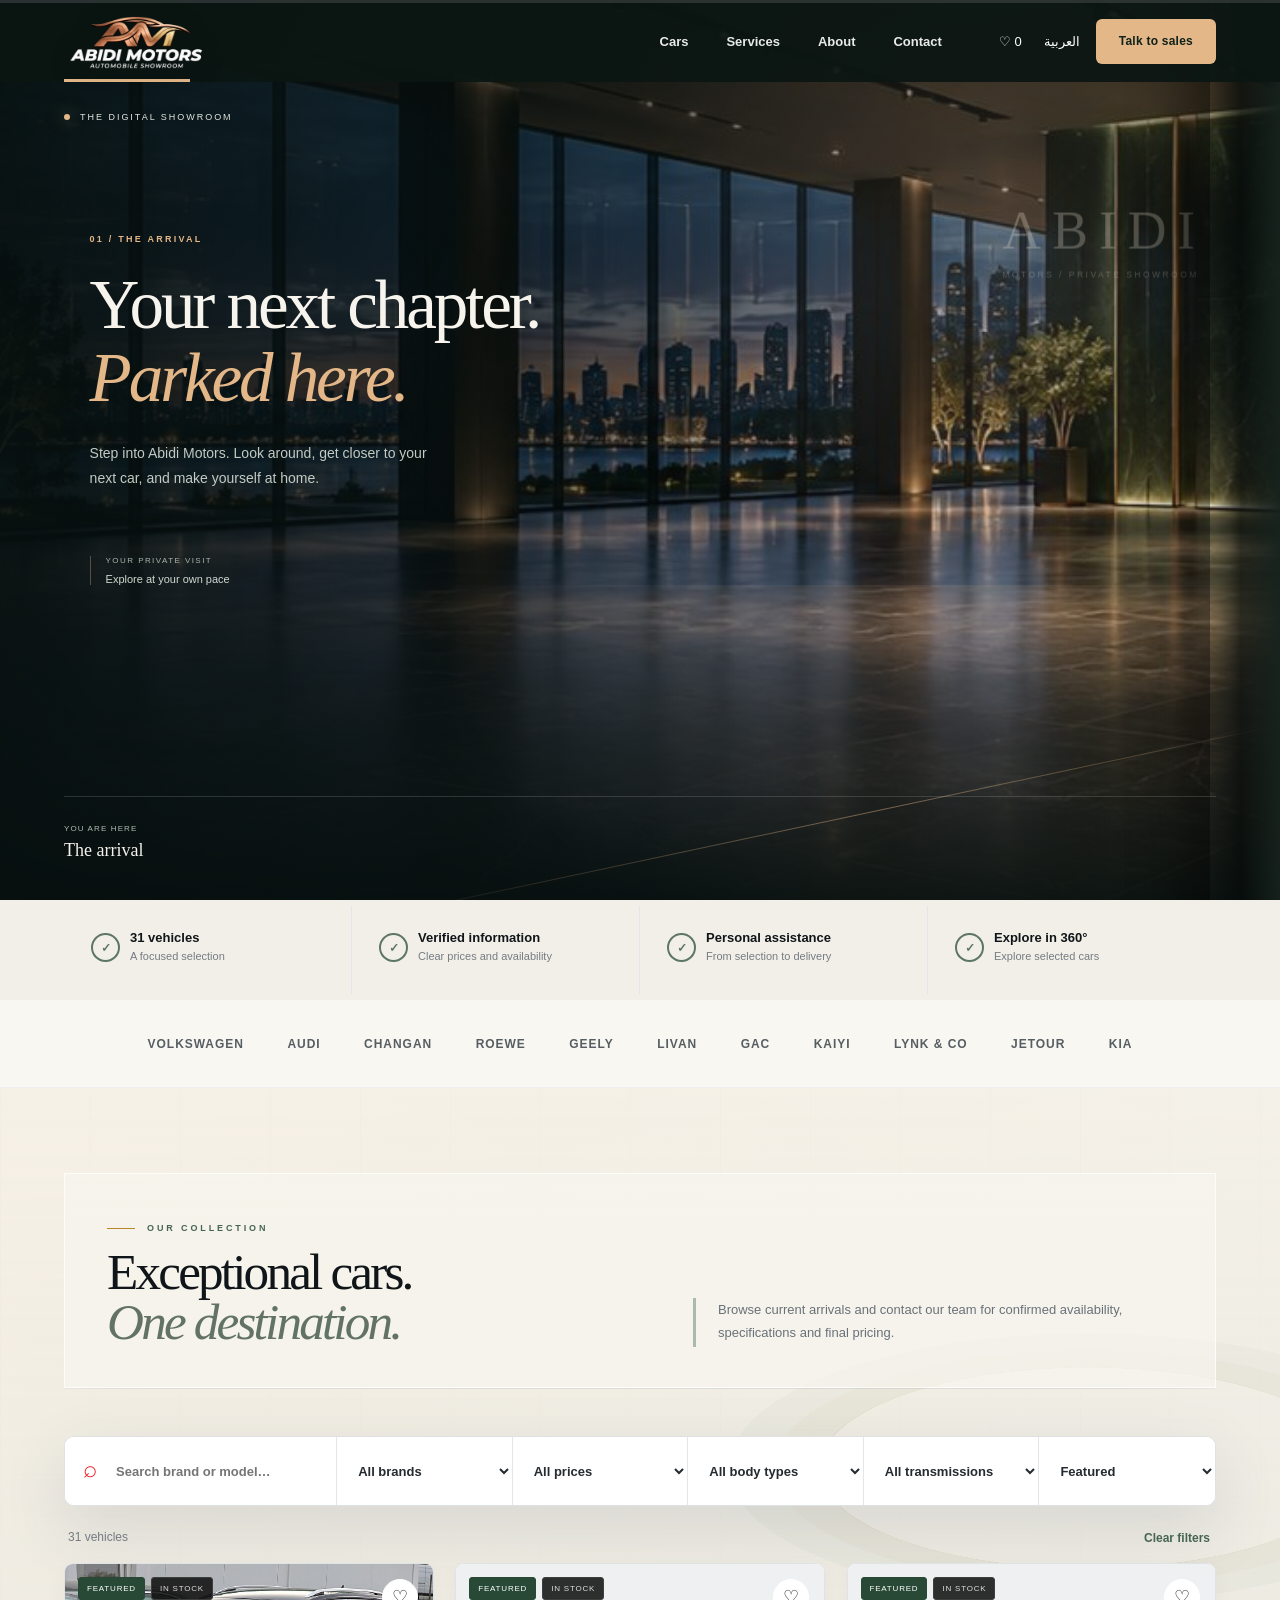
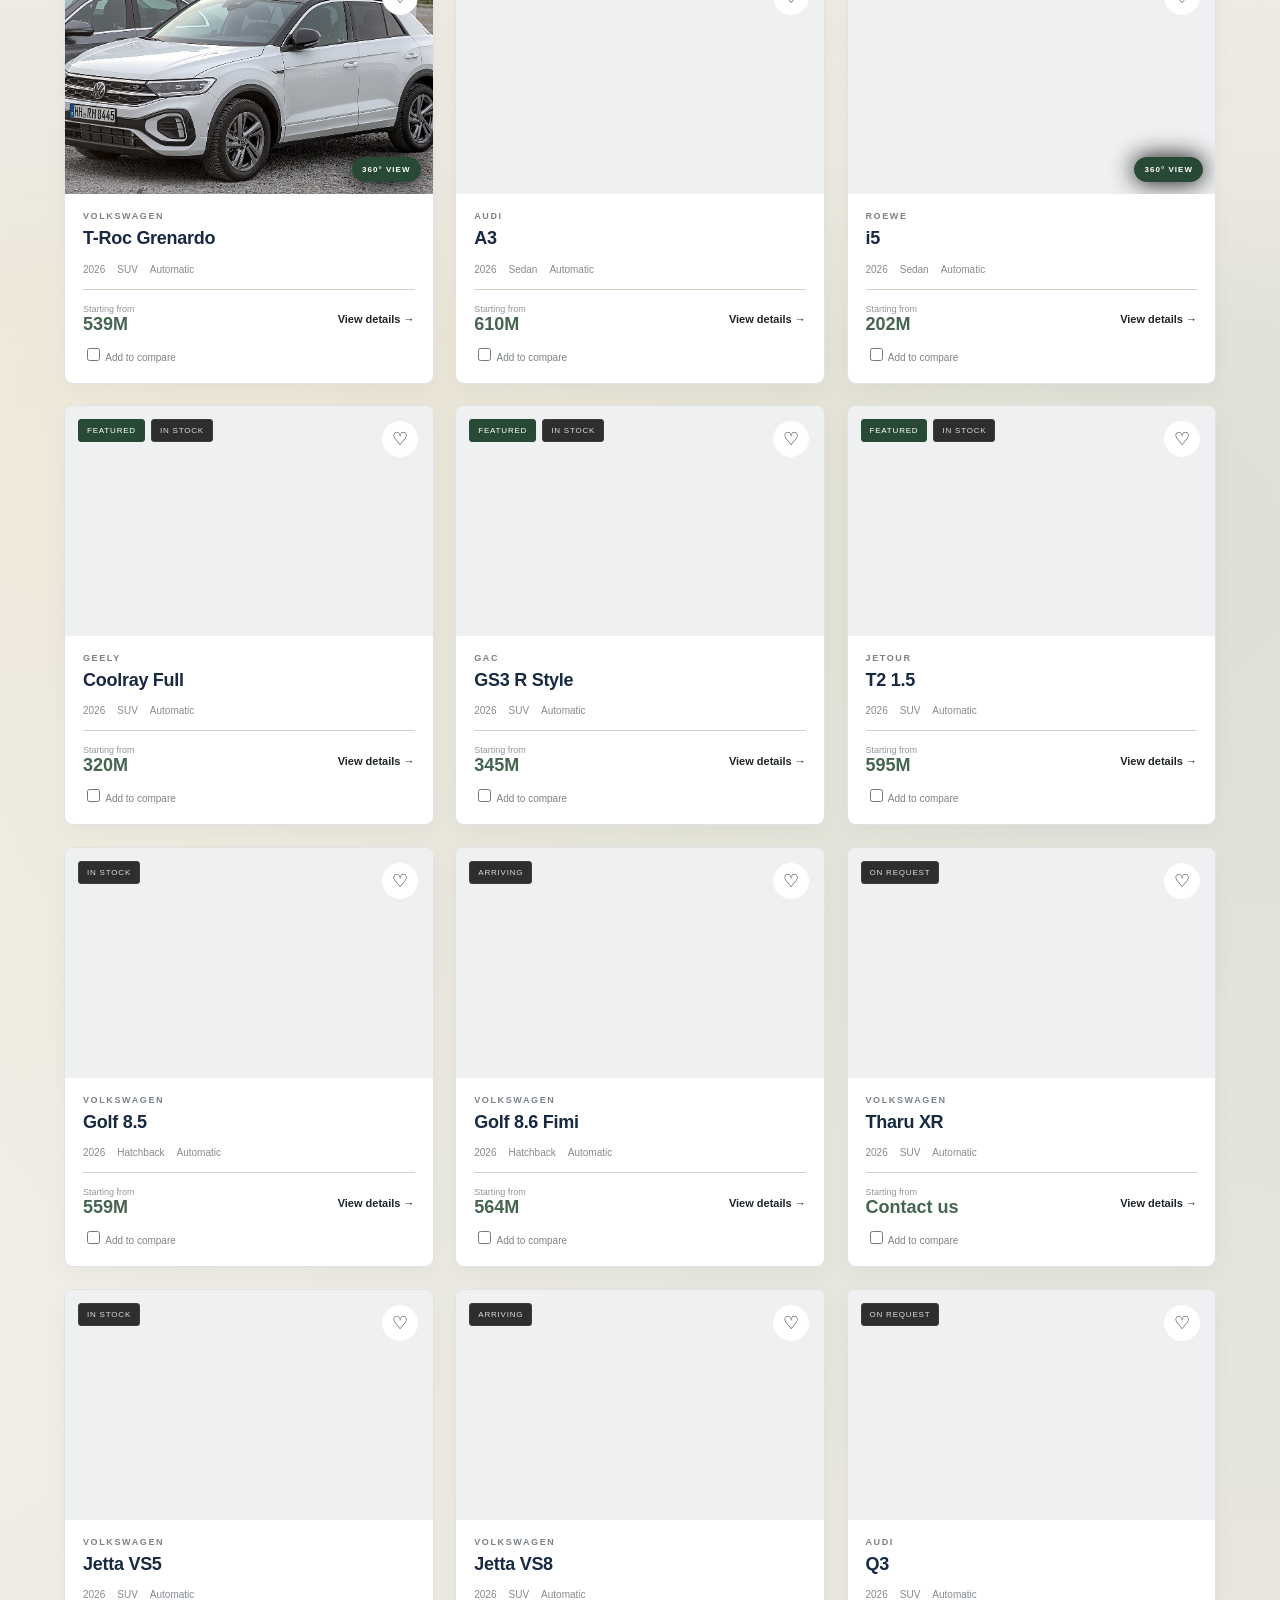
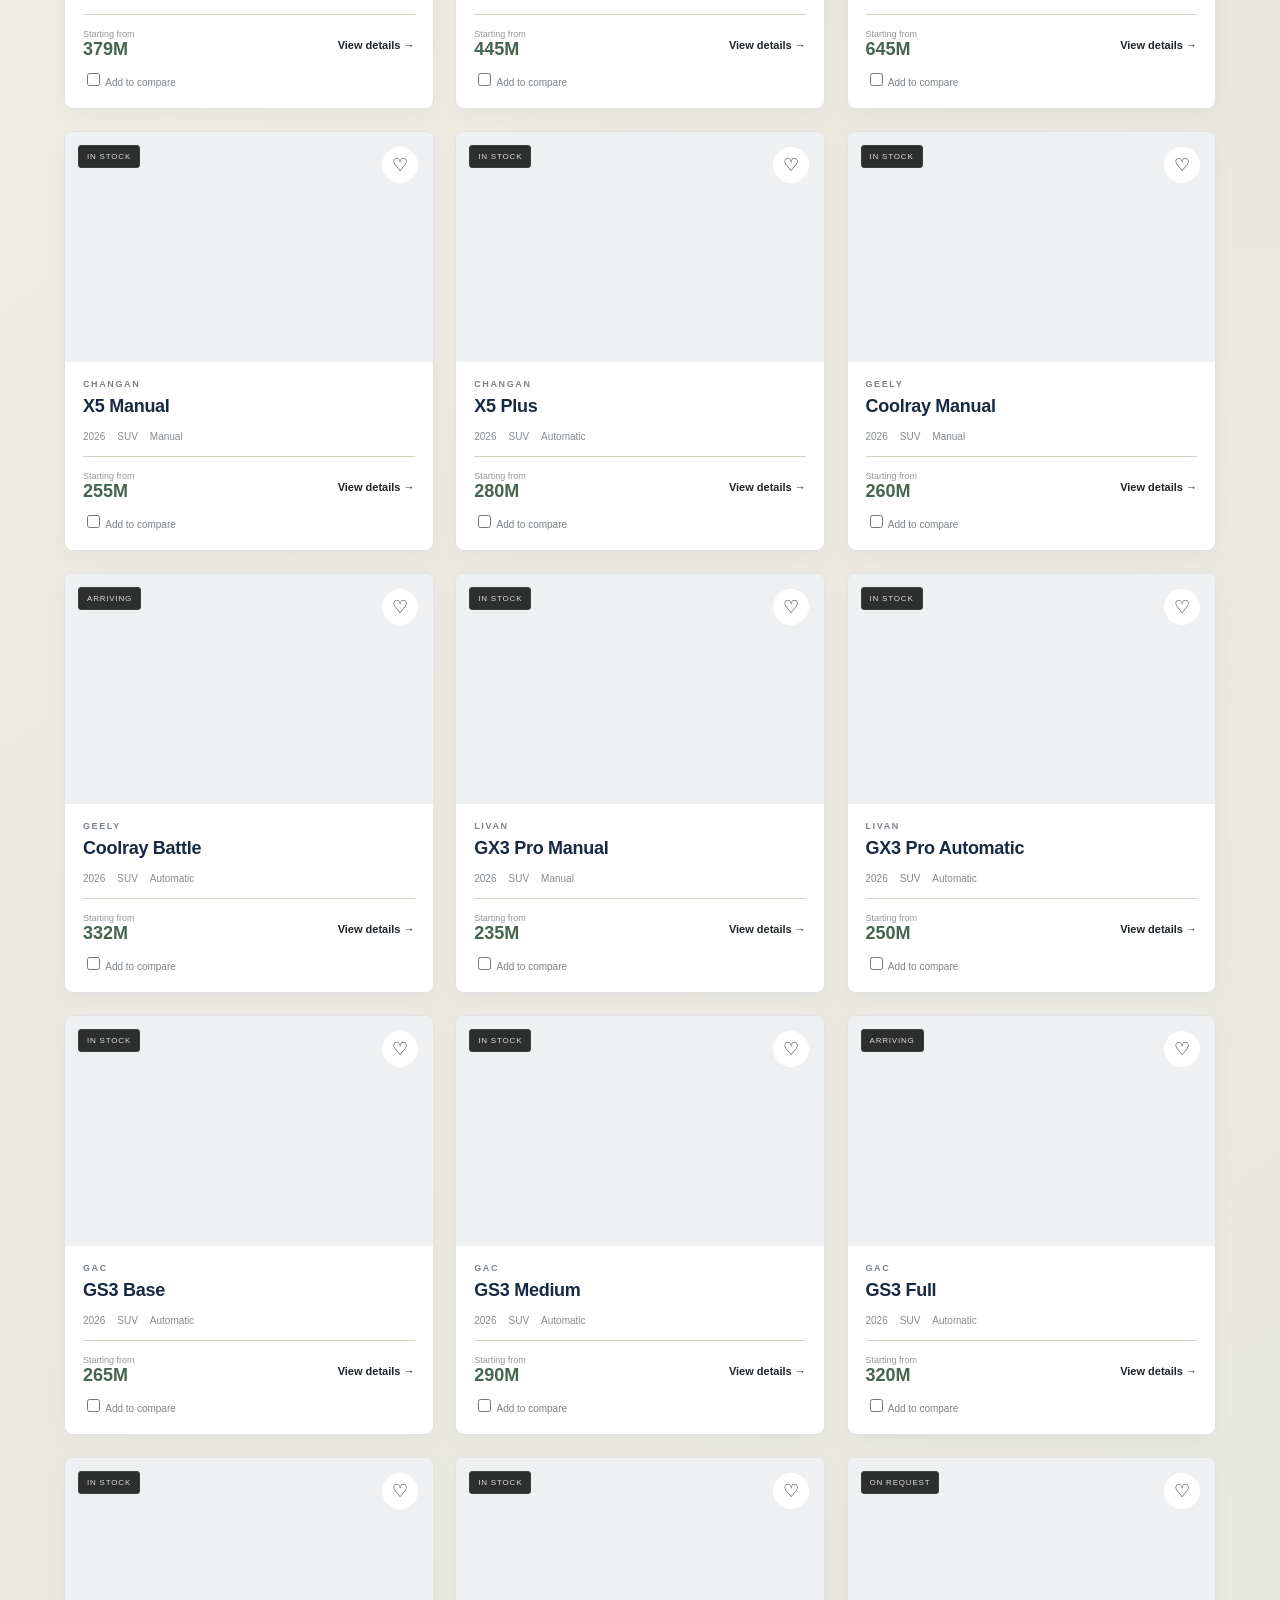
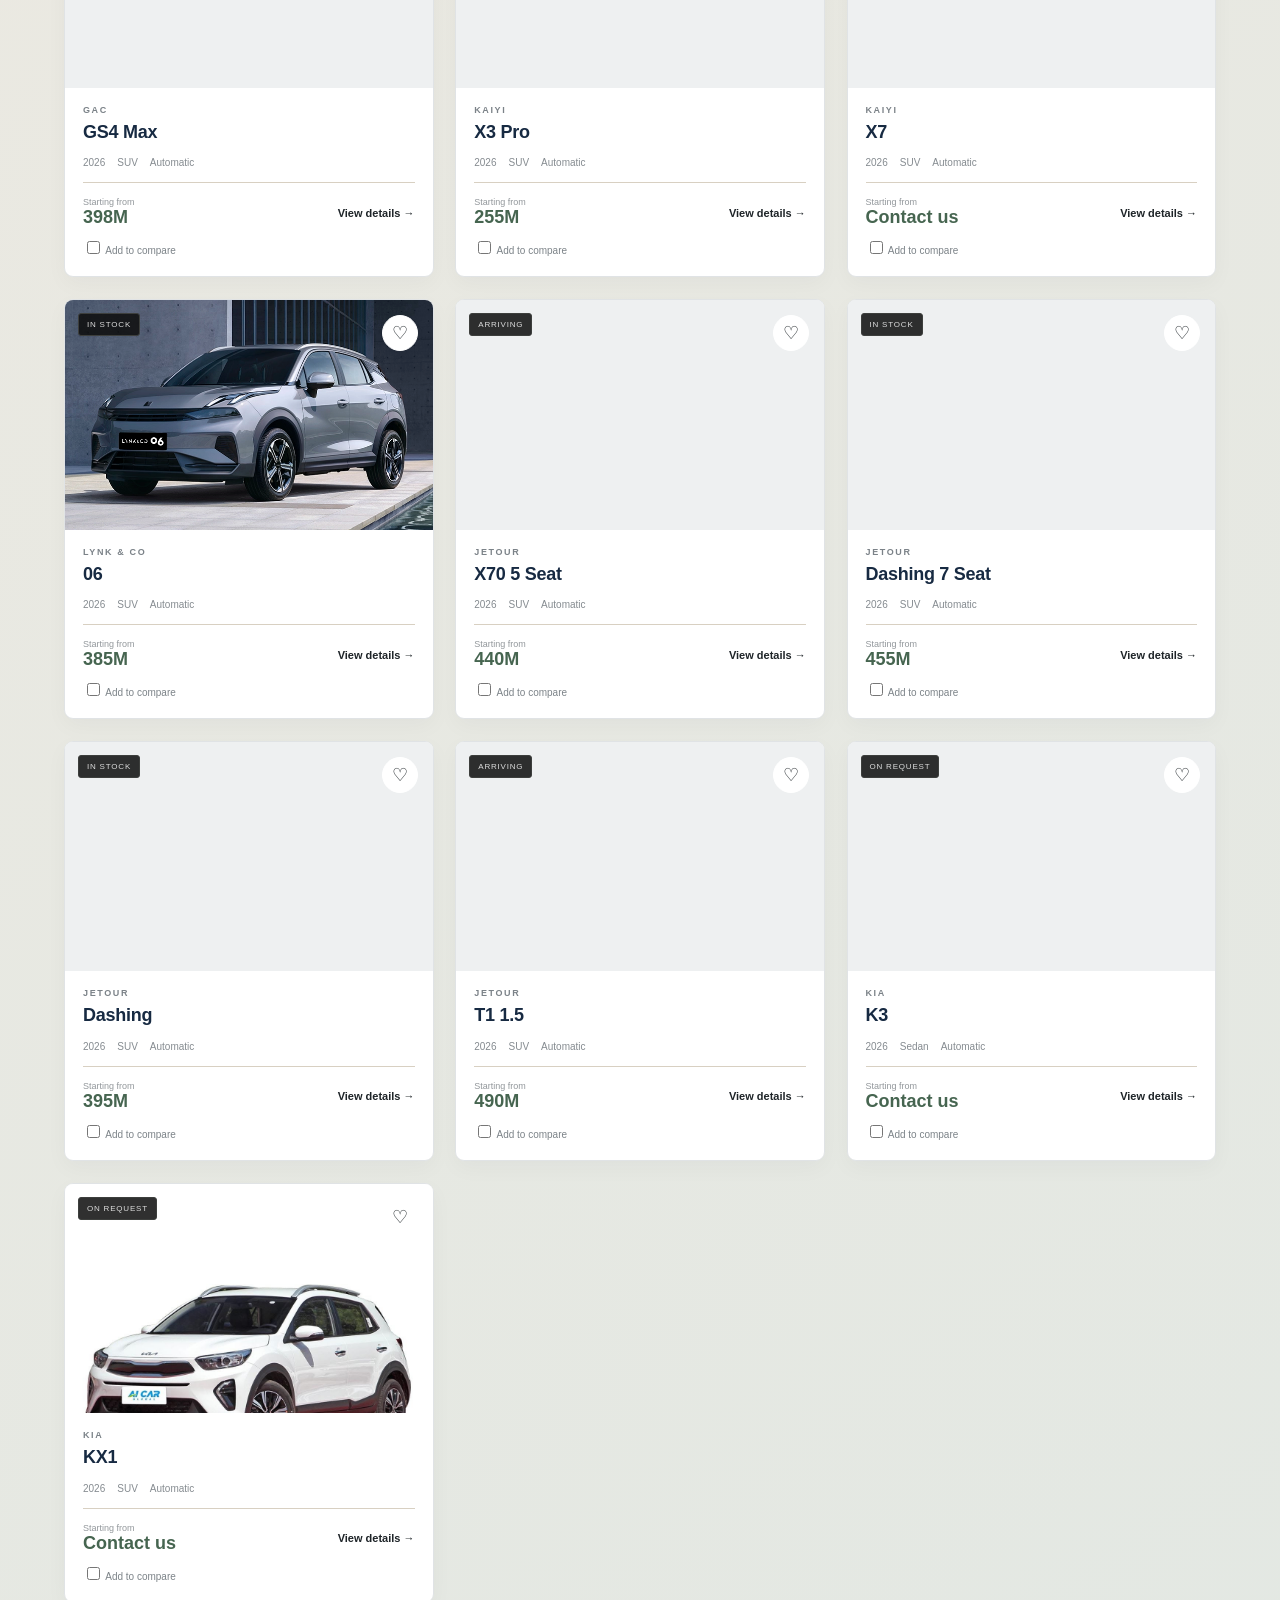
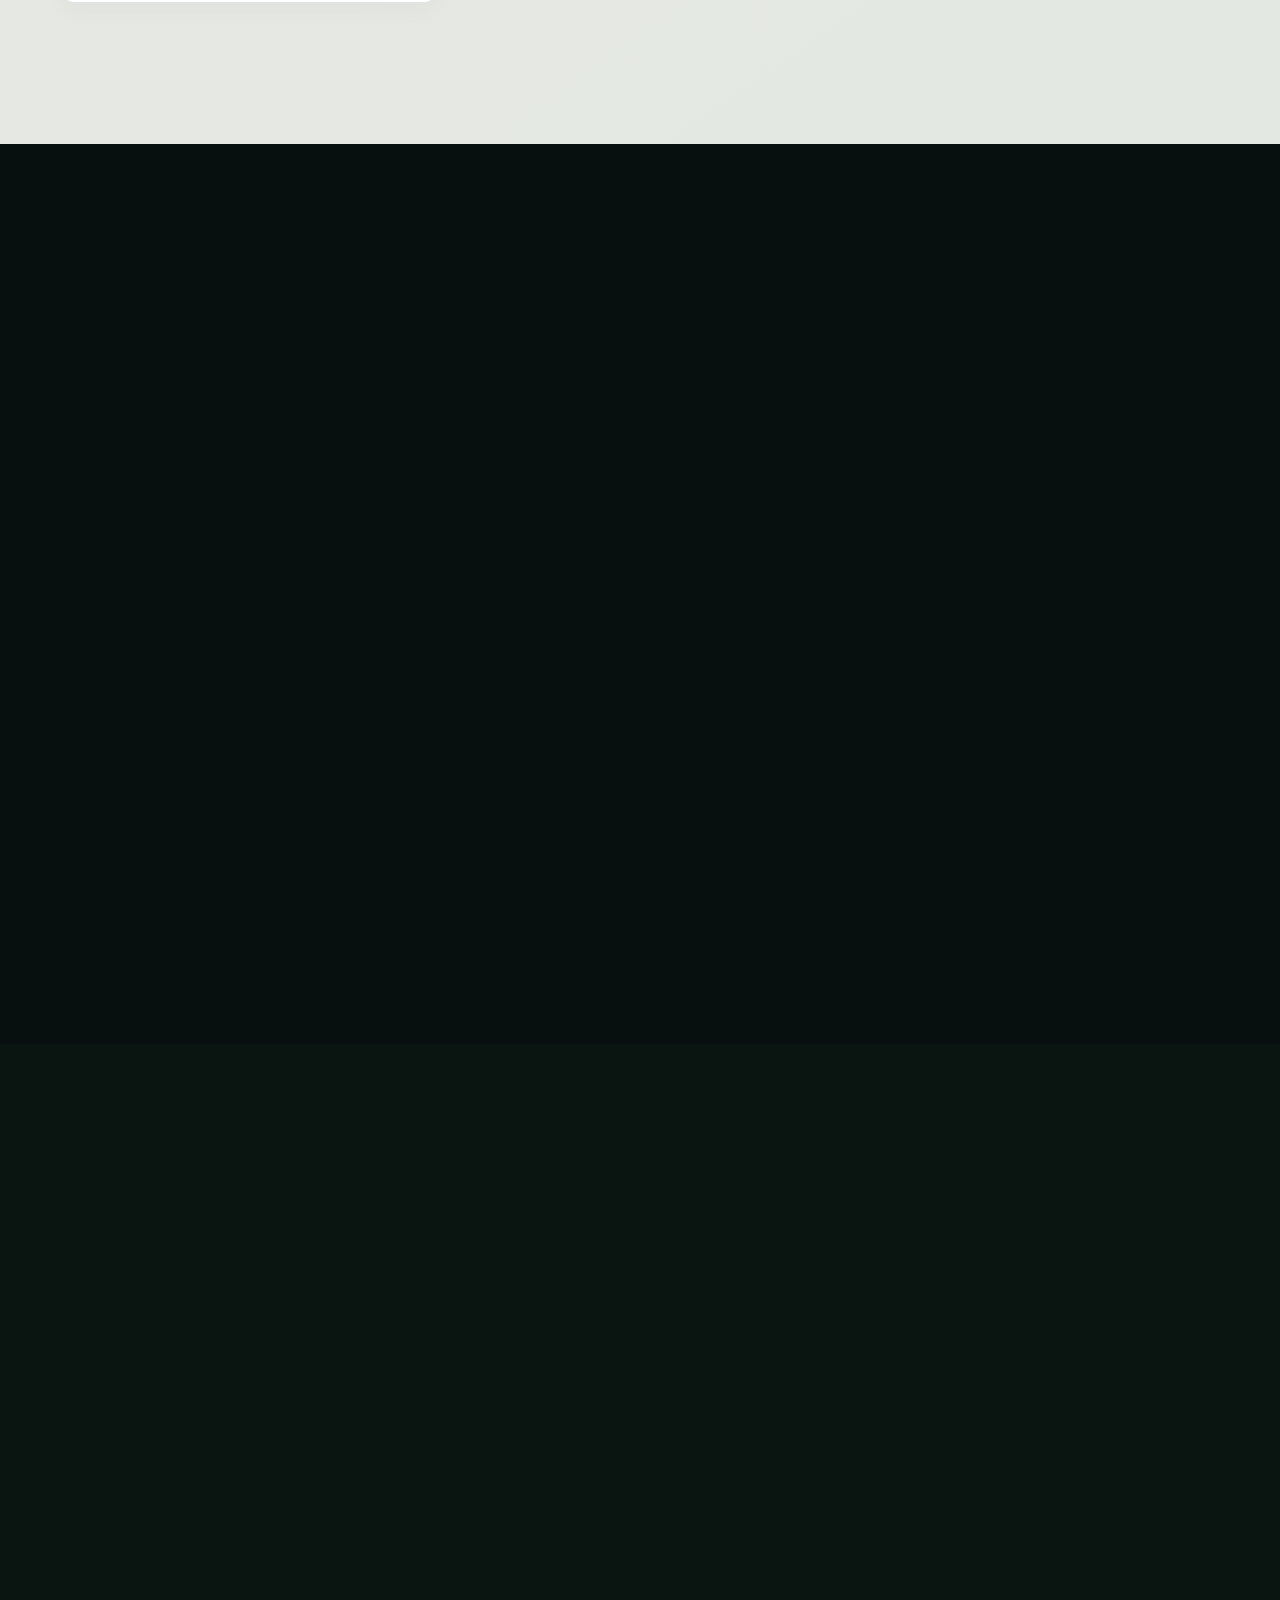
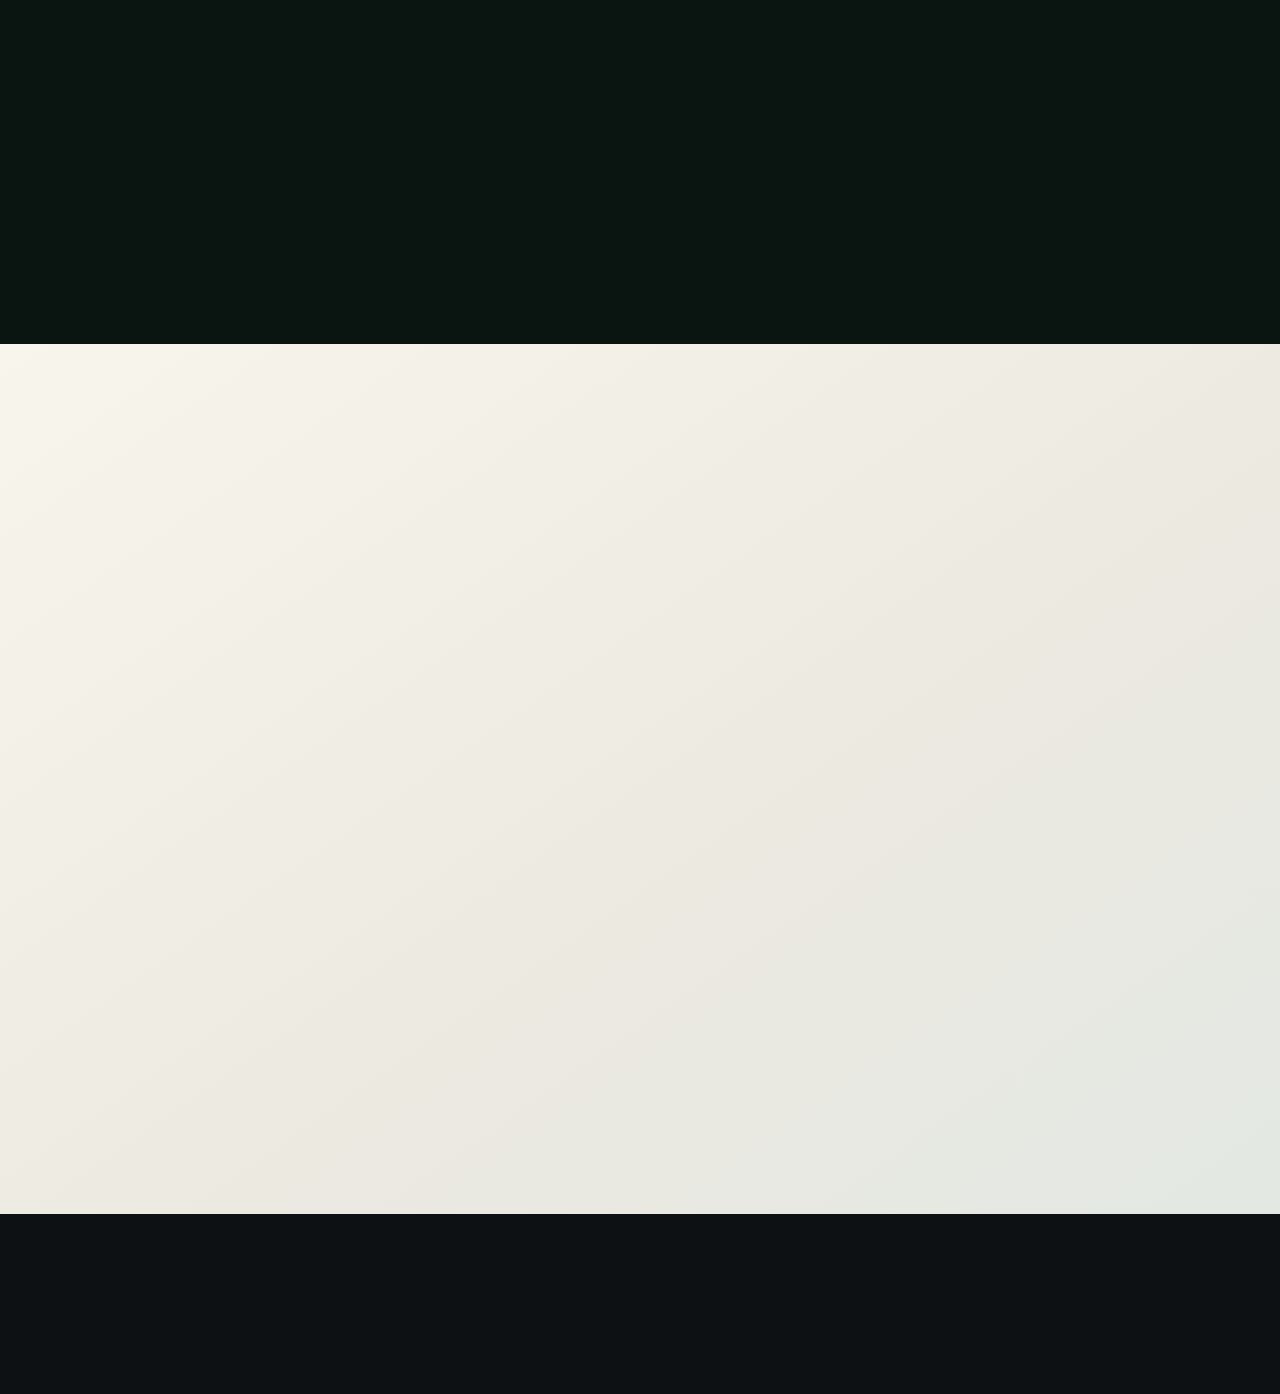
==== commit 4a0a851e: "20222" ====
--- a/index.html
+++ b/index.html
@@ -20,18 +20,17 @@
   <link rel="stylesheet" href="showroom.css">
   <link rel="stylesheet" href="atelier.css">
   <link rel="stylesheet" href="dealership.css">
-  <link rel="stylesheet" href="tour.css">
+  <link rel="stylesheet" href="tour.css?v=20260912-2">
   <link rel="stylesheet" href="rooms.css?v=20260910-4">
   <link rel="stylesheet" href="detail.css?v=20260909-2">
-  <link rel="stylesheet" href="mobile.css?v=20260912-1">
+  <link rel="stylesheet" href="mobile.css?v=20260912-4">
 </head>
 <body>
   <div class="ambient-noise" aria-hidden="true"></div>
   <div class="cursor-aura" aria-hidden="true"></div>
   <header class="site-header">
     <a class="brand" href="#home" aria-label="Abidi Motors home">
-      <span class="brand-mark">AM</span>
-      <span><strong>ABIDI MOTORS</strong><small data-i18n="brandLine">PREMIUM AUTO SHOWROOM</small></span>
+      <img class="brand-logo" src="assets/brand/abidi-motors-logo-transparent-v1-optimized.png" alt="" width="720" height="288">
     </a>
     <button class="nav-toggle" aria-label="Open menu" aria-expanded="false">☰</button>
     <nav class="main-nav" aria-label="Main navigation">
@@ -54,24 +53,17 @@
         <div class="tour-architecture"></div><div class="tour-shade"></div><div class="tour-light"></div><div class="tour-floor-line"></div>
         <span class="tour-wall-sign">ABIDI<span>MOTORS / PRIVATE SHOWROOM</span></span>
       </div>
-      <div class="tour-topline"><span><i></i> THE DIGITAL SHOWROOM</span><button type="button" id="tourMotion" aria-pressed="false">Pause motion <span aria-hidden="true">Ⅱ</span></button></div>
+      <div class="tour-topline"><span><i></i> THE DIGITAL SHOWROOM</span></div>
       <div class="tour-room-copy">
         <p class="tour-kicker" id="tourKicker">01 / THE ARRIVAL</p>
         <h1 id="tourTitle">Your next chapter.<br><em>Parked here.</em></h1>
         <p id="tourDescription">Step into Abidi Motors. Look around, get closer to your next car, and make yourself at home.</p>
-        <div class="tour-actions"><button type="button" class="tour-primary" id="tourAction">Enter the showroom <span aria-hidden="true">↗</span></button><a href="#inventory" class="tour-text-link">Browse the collection <span aria-hidden="true">→</span></a></div>
+        <div class="tour-actions"><button type="button" class="tour-primary" id="tourAction" hidden>Explore all vehicles <span aria-hidden="true">↗</span></button></div>
         <div class="tour-room-facts"><span id="tourFact">YOUR PRIVATE VISIT</span><span id="tourFactDetail">Explore at your own pace</span></div>
       </div>
       <div class="tour-gallery" id="tourGallery" hidden aria-label="Vehicles in the gallery"></div>
-      <button type="button" class="tour-hotspot" id="tourHotspot"><span aria-hidden="true">+</span><span id="tourHotspotLabel">Begin the walkthrough</span></button>
       <div class="tour-bottom">
         <div class="tour-location"><span class="tour-small">YOU ARE HERE</span><strong id="tourLocation">The arrival</strong></div>
-        <nav class="tour-route" aria-label="Showroom rooms">
-          <button type="button" data-room-target="arrival" aria-current="step"><span>01</span> Arrival</button><i aria-hidden="true"></i>
-          <button type="button" data-room-target="passage"><span>02</span> Walk</button><i aria-hidden="true"></i>
-          <button type="button" data-room-target="collection"><span>03</span> Collection</button>
-        </nav>
-        <div class="tour-navigation"><button type="button" id="tourPrevious" aria-label="Previous room" disabled>←</button><button type="button" id="tourNext" aria-label="Next room">→</button></div>
       </div>
       <p class="tour-status" id="tourStatus" role="status" aria-live="polite"></p>
     </section>
@@ -158,7 +150,7 @@
   </main>
 
   <footer>
-    <a class="brand" href="#home"><span class="brand-mark">AM</span><span><strong>ABIDI MOTORS</strong><small>PREMIUM AUTO SHOWROOM</small></span></a>
+    <a class="brand footer-brand" href="#home" aria-label="Abidi Motors home"><img class="brand-logo" src="assets/brand/abidi-motors-logo-transparent-v1-optimized.png" alt="" width="720" height="288" loading="lazy" decoding="async"></a>
     <p>© 2026 Abidi Motors. <span data-i18n="rights">All rights reserved.</span></p>
     <div><a href="#inventory" data-i18n="navCars">Cars</a><a href="#services" data-i18n="navServices">Services</a></div>
   </footer>
@@ -168,13 +160,13 @@
   <div class="site-toast" id="siteToast" role="status" aria-live="polite"></div>
   <aside class="compare-bar" id="compareBar"><span><b id="compareCount">0</b> selected to compare</span><div id="compareNames"></div><button class="button button-small" id="compareNow">Compare</button><button class="icon-button" id="clearCompare" aria-label="Clear comparison">×</button></aside>
   <script src="data.js"></script>
-  <script src="script.js?v=20260912-1"></script>
+  <script src="script.js?v=20260912-2"></script>
   <script>
     (()=>{
       const lite=document.documentElement.classList.contains('performance-lite');
       const scripts=lite
-        ? ['showroom.js?v=20260912-1','tour.js?v=20260912-1']
-        : ['assets/vendor/gsap/gsap.min.js','assets/vendor/gsap/ScrollTrigger.min.js','showroom.js?v=20260912-1','tour.js?v=20260912-1'];
+        ? ['showroom.js?v=20260912-1','tour.js?v=20260912-4']
+        : ['assets/vendor/gsap/gsap.min.js','assets/vendor/gsap/ScrollTrigger.min.js','showroom.js?v=20260912-1','tour.js?v=20260912-4'];
       const load=index=>{
         if(index===scripts.length)return;
         const script=document.createElement('script');
--- a/tour.css
+++ b/tour.css
@@ -35,6 +35,7 @@
 #tourDescription { max-width:365px; font-size:14px; line-height:1.8; color:#c2cac3; margin:0; }
 .tour-actions { display:flex; align-items:flex-start; flex-direction:column; gap:22px; margin-top:30px; }
 .tour-primary { display:inline-flex; align-items:center; justify-content:space-between; gap:35px; min-height:51px; padding:16px 23px; border:1px solid var(--tour-accent); border-radius:3px; color:#13201c; background:var(--tour-accent); font:650 12px/1.2 Arial,sans-serif; cursor:pointer; transition:background .2s,box-shadow .2s; }
+#tourAction[hidden] { display:none!important; }
 .tour-primary:hover { background:#f4d4b1; box-shadow:0 8px 28px #0003; }
 .tour-text-link { font-size:11px; color:#dce4da; }
 .tour-text-link span { margin-left:15px; color:var(--tour-accent); }
@@ -108,6 +109,9 @@
 .site-header { background:#0b1613ed; }
 .site-header.scrolled { background:#0b1613f5; }
 .site-header:before { background:var(--tour-accent); }
+.site-header .brand { height:100%; padding-block:7px; }
+.brand-logo { display:block; width:auto; height:58px; object-fit:contain; object-position:left center; filter:drop-shadow(0 4px 12px #0005); }
+footer .brand-logo { height:70px; }
 .header-actions .button { color:#10211a; background:var(--tour-accent); box-shadow:none; }
 .header-actions .button:hover { background:#f2d0aa; }
 .scroll-progress i { background:var(--tour-accent); box-shadow:none; }
--- a/mobile.css
+++ b/mobile.css
@@ -49,9 +49,10 @@
     gap: 10px;
     border-radius: 0 !important;
   }
-  .site-header .brand { min-width: 0; gap: 9px; }
+  .site-header .brand { min-width: 0; padding-block: 8px; }
+  .site-header .brand-logo { width: auto; height: 47px; max-width: 170px; }
   .site-header .brand strong { white-space: nowrap; font-size: 14px; }
-  .site-header .brand-mark { flex: 0 0 40px; width: 40px; height: 40px; }
+  footer .brand-logo { width: min(220px, 72vw); max-width: none; height: auto; }
   .nav-toggle,
   .language-button,
   .icon-button { min-width: 44px; min-height: 44px; }
@@ -300,6 +301,7 @@
 .performance-lite .showroom-tour.hero { position:sticky; top:0; }
 .performance-lite .tour-architecture {
   transform:translate3d(var(--room-x),0,0) scale(var(--room-scale));
+  transition:transform .75s cubic-bezier(.2,.8,.2,1);
   will-change:auto;
 }
 .performance-lite .tour-scene::before,
@@ -358,3 +360,7 @@
   .performance-lite .showroom-journey { height:auto; }
   .performance-lite .showroom-tour.hero { position:relative; top:auto; }
 }
+
+/* Automatic tour: one viewport, no scroll-controlled room navigation. */
+.showroom-journey { height:auto!important; min-height:100svh; }
+.showroom-tour.hero { position:relative!important; top:auto; }
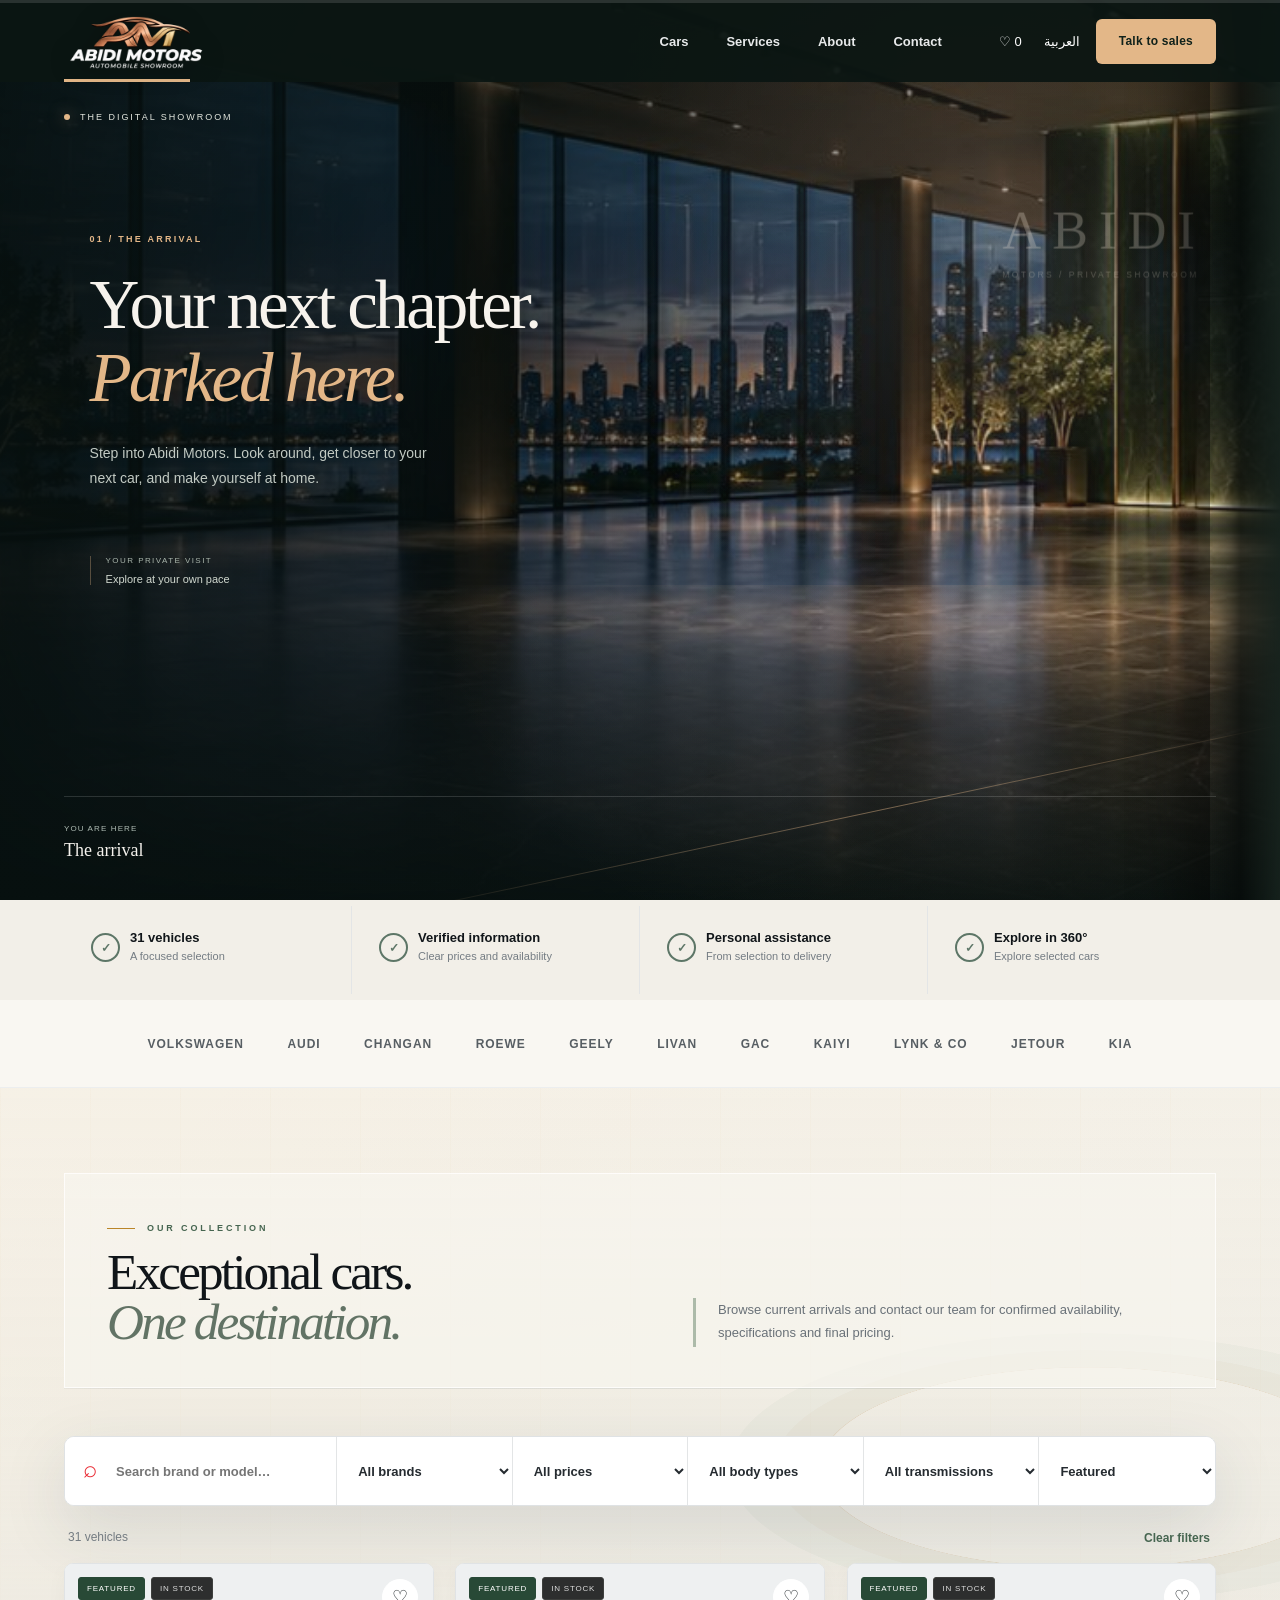
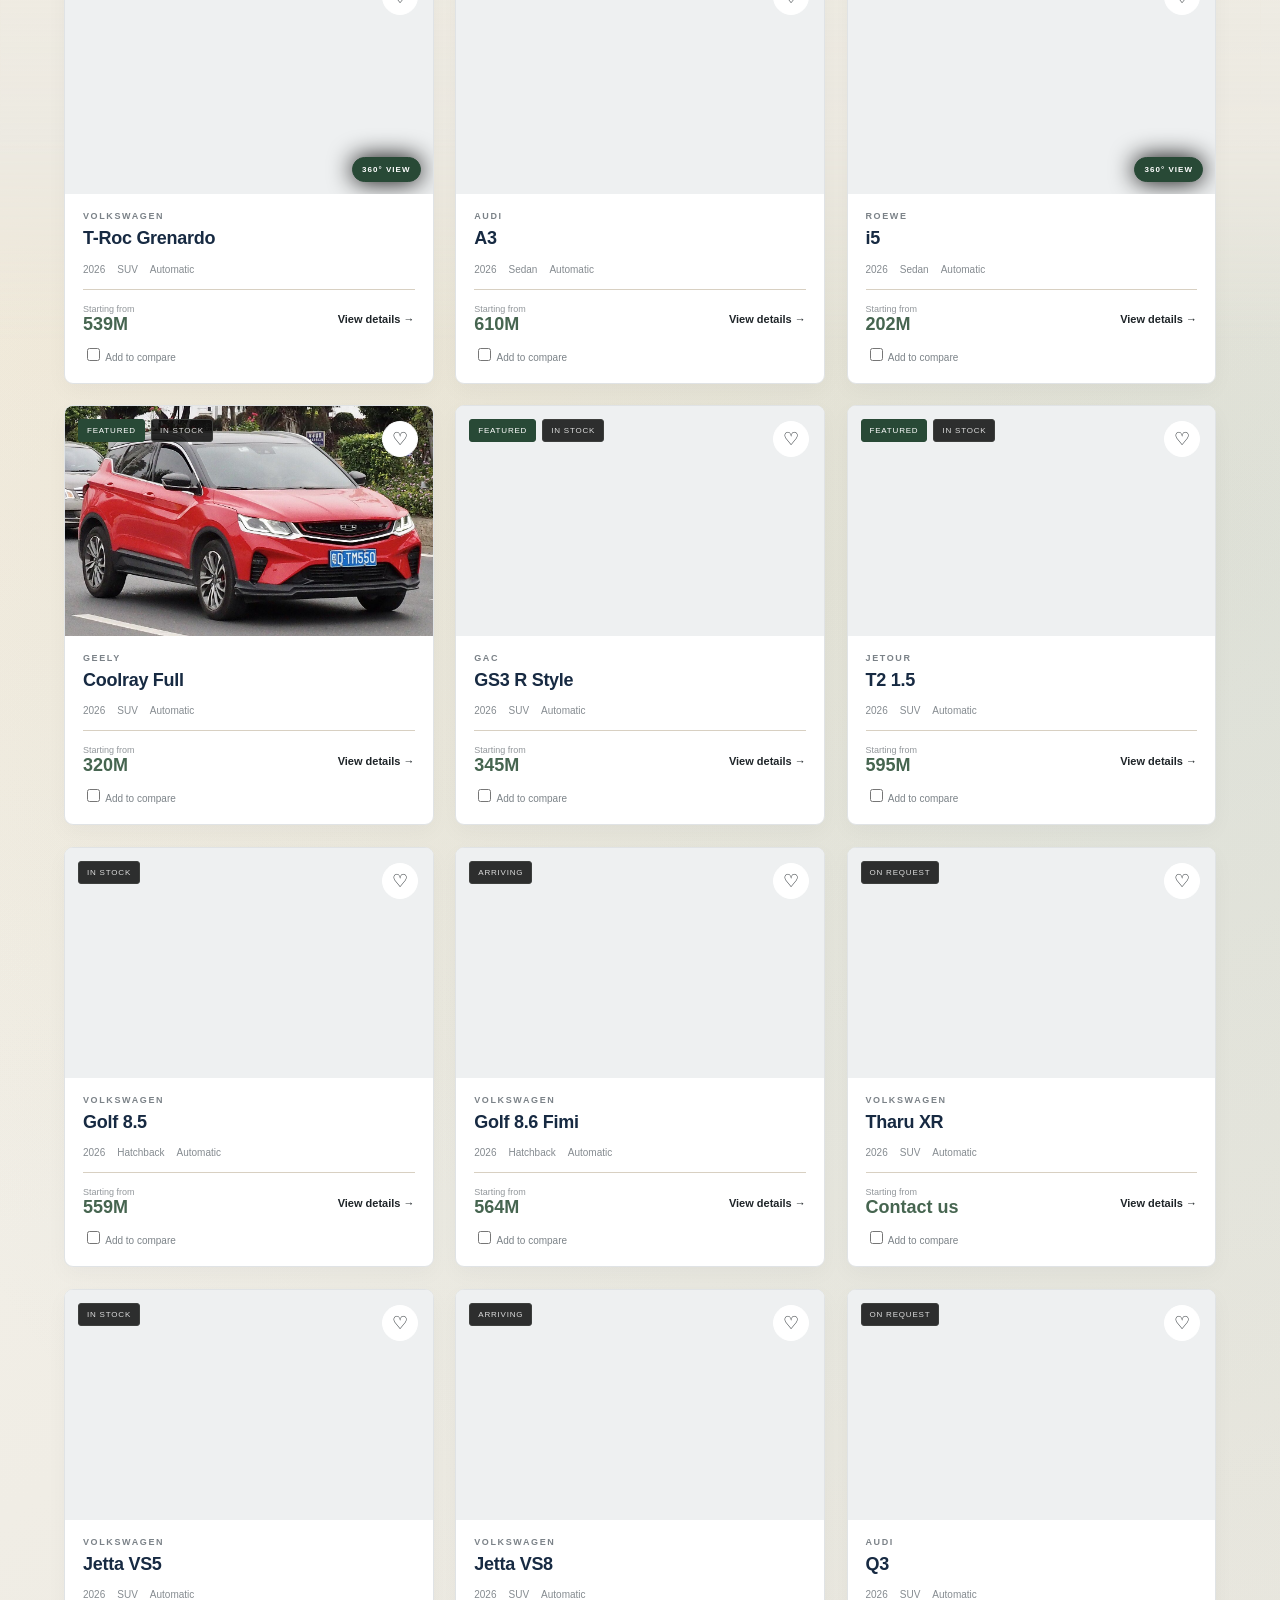
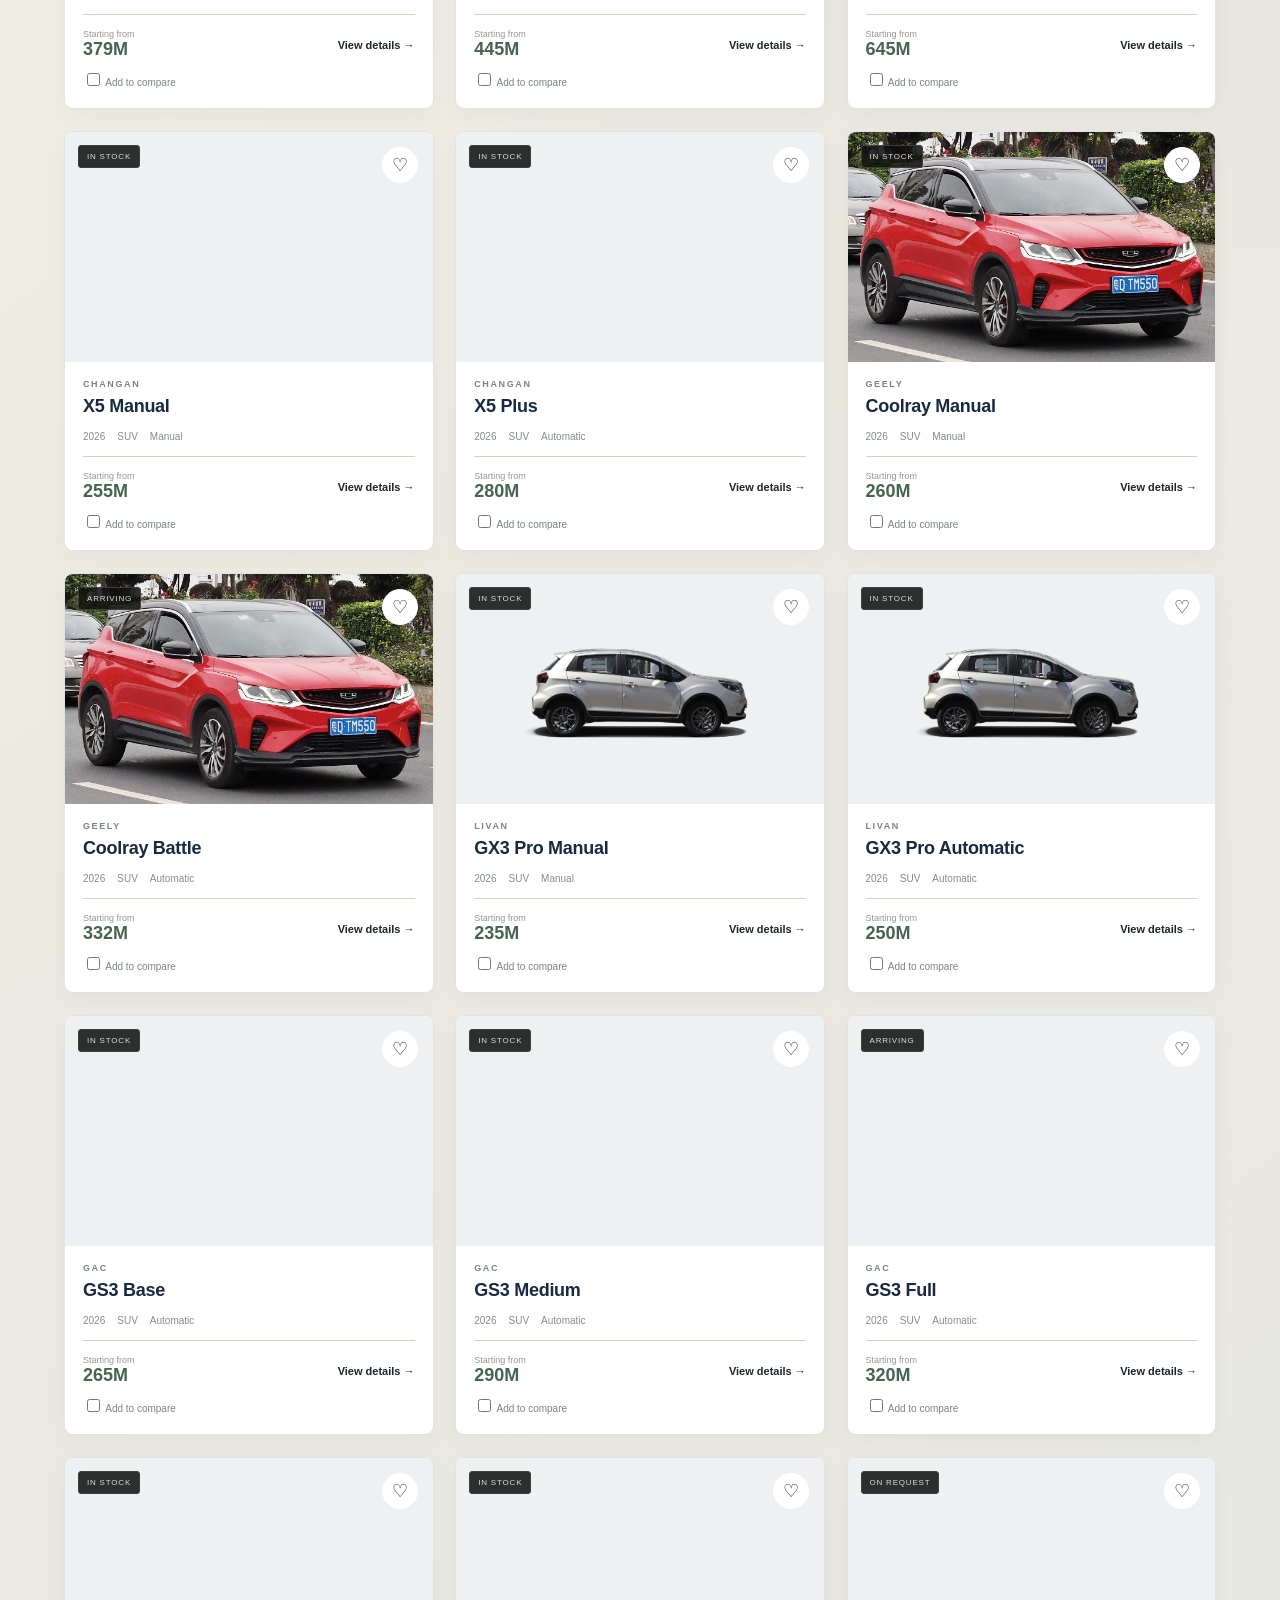
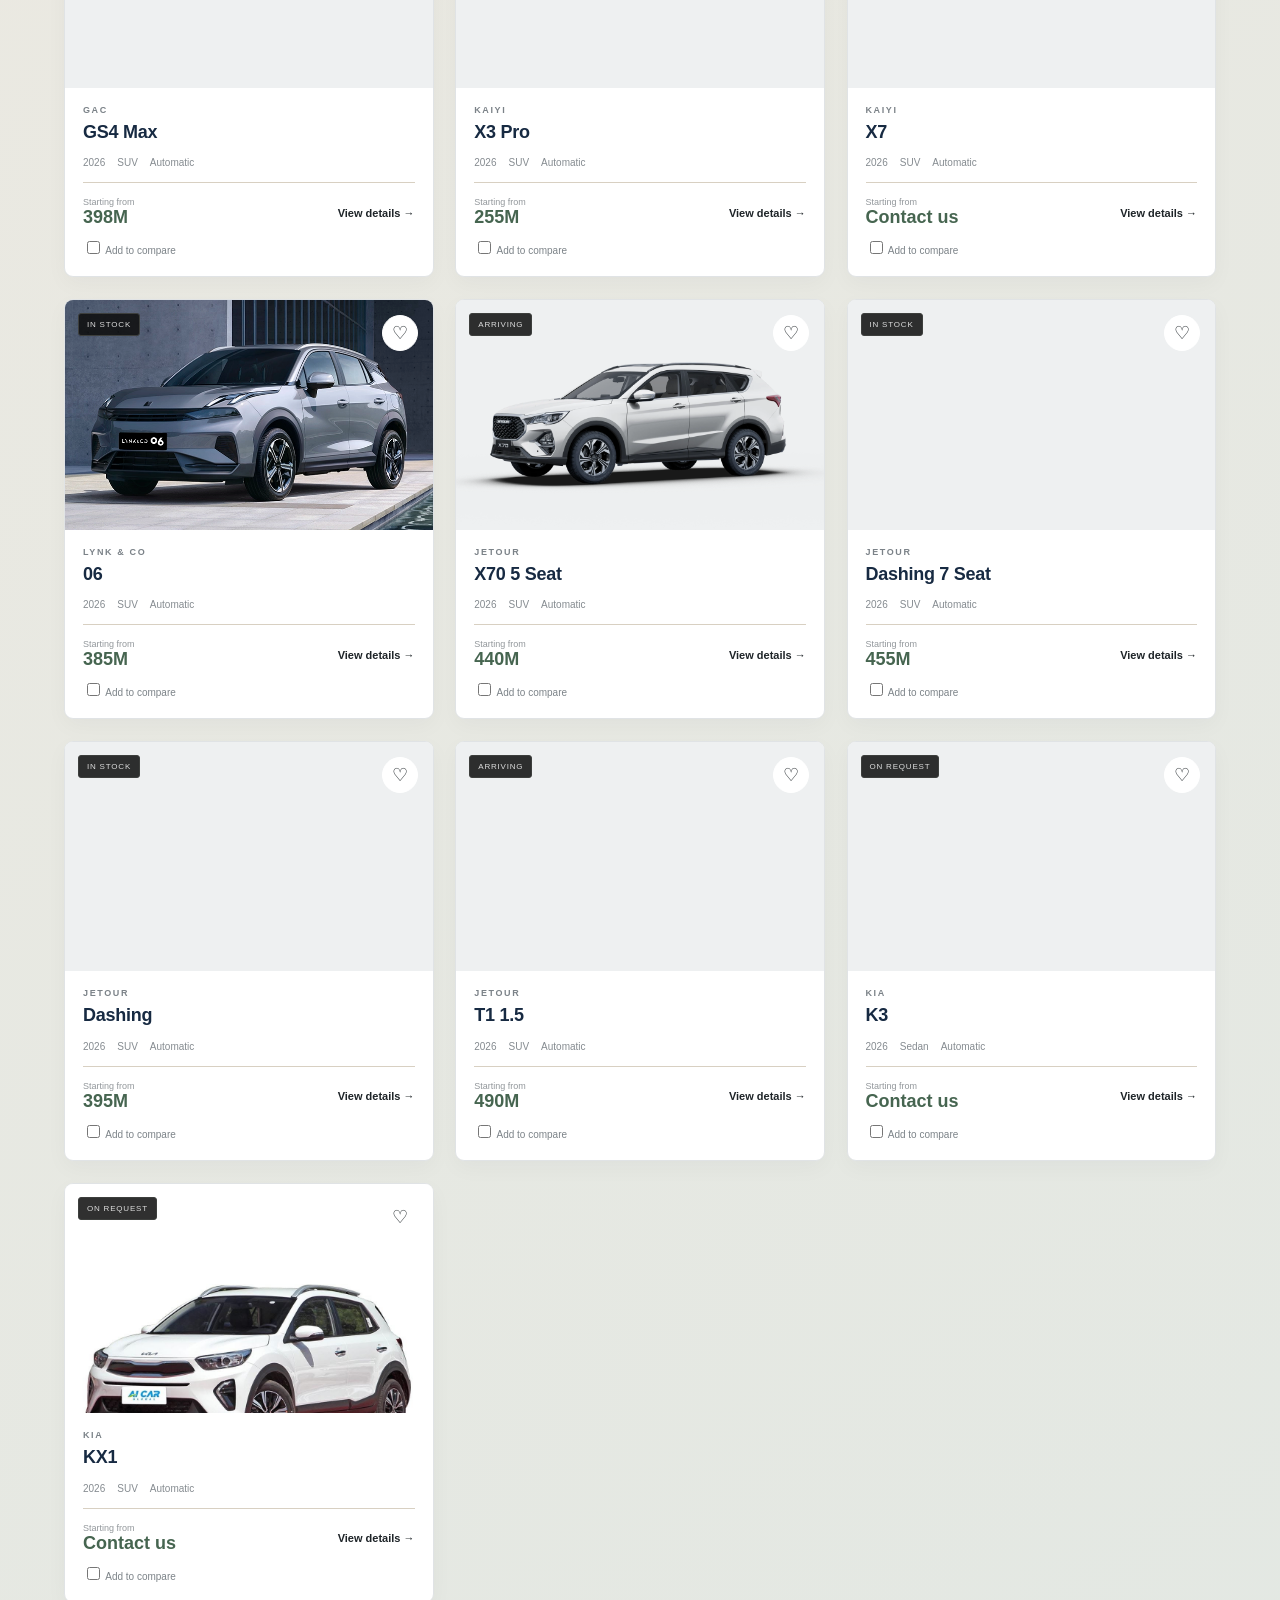
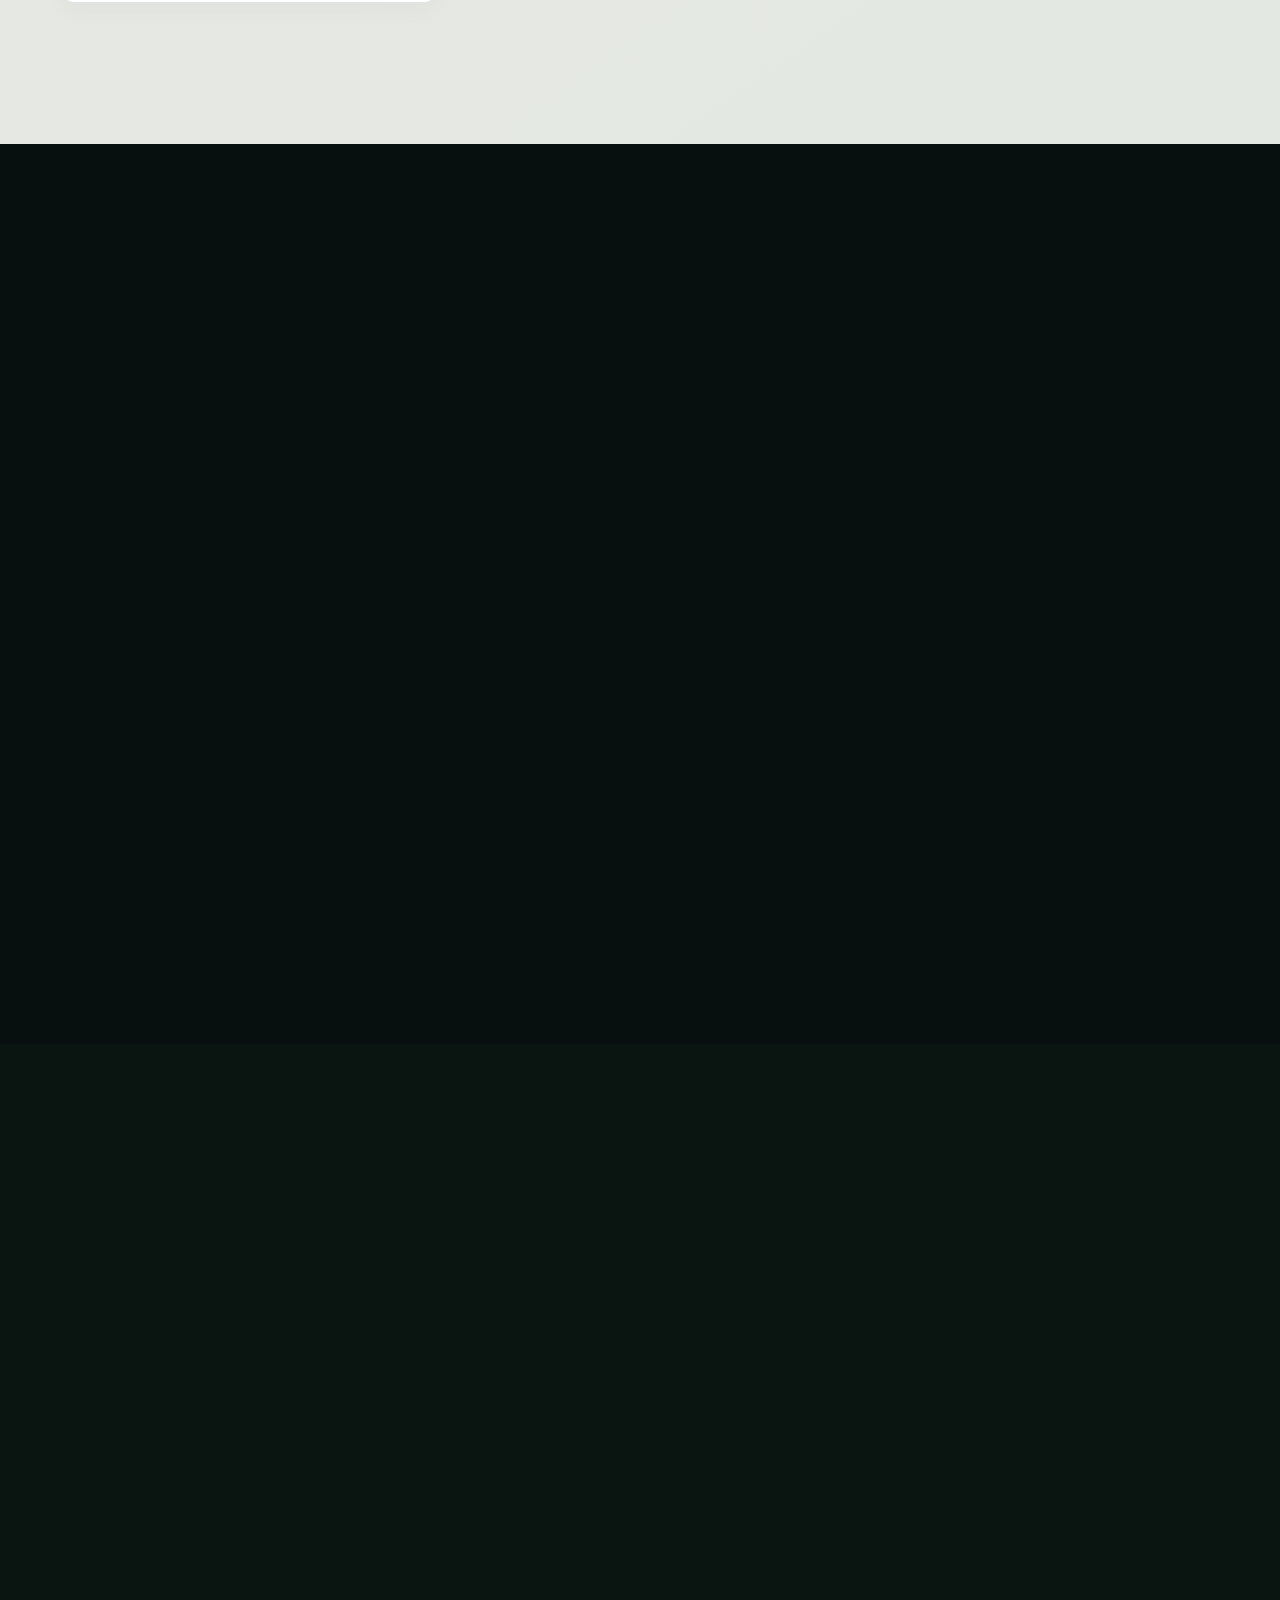
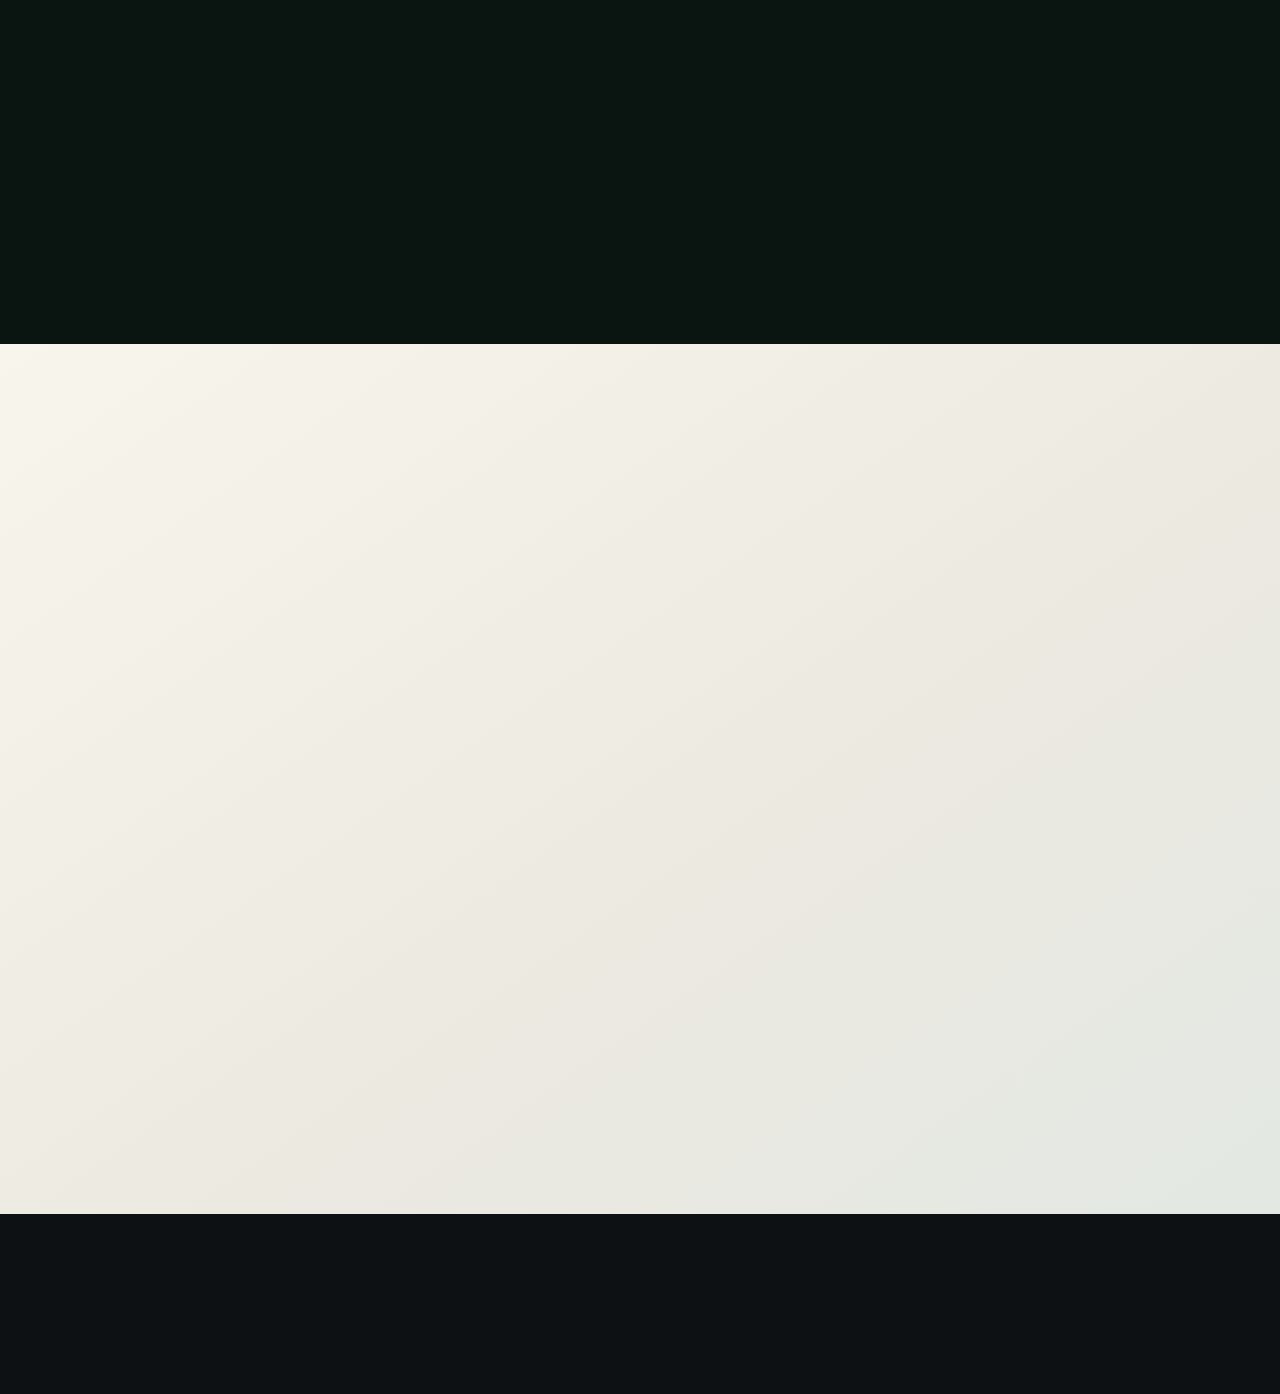
==== commit bfb663c6: "Update showroom assets and mobile layout" ====
--- a/index.html
+++ b/index.html
@@ -23,7 +23,7 @@
   <link rel="stylesheet" href="tour.css?v=20260912-2">
   <link rel="stylesheet" href="rooms.css?v=20260910-4">
   <link rel="stylesheet" href="detail.css?v=20260909-2">
-  <link rel="stylesheet" href="mobile.css?v=20260912-4">
+  <link rel="stylesheet" href="mobile.css?v=20260912-6">
 </head>
 <body>
   <div class="ambient-noise" aria-hidden="true"></div>
@@ -68,6 +68,10 @@
       <p class="tour-status" id="tourStatus" role="status" aria-live="polite"></p>
     </section>
     </div>
+
+
+
+    
 
     <section class="trust-strip" aria-label="Why choose Abidi Motors">
       <article><b>31 vehicles</b><span>A focused selection</span></article>
@@ -165,8 +169,8 @@
     (()=>{
       const lite=document.documentElement.classList.contains('performance-lite');
       const scripts=lite
-        ? ['showroom.js?v=20260912-1','tour.js?v=20260912-4']
-        : ['assets/vendor/gsap/gsap.min.js','assets/vendor/gsap/ScrollTrigger.min.js','showroom.js?v=20260912-1','tour.js?v=20260912-4'];
+        ? ['showroom.js?v=20260912-1','tour.js?v=20260912-5']
+        : ['assets/vendor/gsap/gsap.min.js','assets/vendor/gsap/ScrollTrigger.min.js','showroom.js?v=20260912-1','tour.js?v=20260912-5'];
       const load=index=>{
         if(index===scripts.length)return;
         const script=document.createElement('script');
--- a/mobile.css
+++ b/mobile.css
@@ -121,10 +121,43 @@
   .tour-navigation button { width: 44px; height: 44px; }
 
   .section { padding-inline: max(20px, env(safe-area-inset-left)); }
-  .trust-strip { grid-template-columns: 1fr 1fr !important; padding: 0 max(12px, env(safe-area-inset-left)) !important; }
-  .trust-strip article { min-height: 94px; padding: 18px 12px; }
-  .trust-strip article:nth-child(odd) { border-right: 1px solid var(--am-line); }
-  .trust-strip article:nth-child(3) { border-bottom: 0; }
+  .trust-strip {
+    grid-template-columns: repeat(auto-fit, minmax(min(150px, 100%), 1fr)) !important;
+    gap: 10px;
+    padding: 14px max(12px, env(safe-area-inset-left)) !important;
+    background: #f3efe7;
+  }
+  .trust-strip article,
+  .trust-strip article:nth-child(n) {
+    display: grid;
+    grid-template-columns: 32px minmax(0, 1fr);
+    grid-template-rows: auto auto;
+    column-gap: 10px;
+    min-width: 0;
+    min-height: 82px;
+    padding: 14px 12px;
+    border: 1px solid #d9d1c4;
+    border-radius: 10px;
+    background: #fffdf9;
+  }
+  .trust-strip article:before {
+    position: static;
+    grid-column: 1;
+    grid-row: 1 / 3;
+    align-self: center;
+    width: 28px;
+    height: 28px;
+    border-color: #466550;
+    color: #466550;
+  }
+  .trust-strip b,
+  .trust-strip span {
+    grid-column: 2;
+    min-width: 0;
+    overflow-wrap: anywhere;
+  }
+  .trust-strip b { align-self: end; font-size: 11px; line-height: 1.3; }
+  .trust-strip span { align-self: start; margin-top: 3px; font-size: 9px; line-height: 1.35; }
   .inventory-toolbar { gap: 9px; }
   .inventory-toolbar input,
   .inventory-toolbar select,
@@ -336,8 +369,7 @@
 .performance-lite .about-section,
 .performance-lite .contact-section,
 .performance-lite footer { content-visibility:auto; contain-intrinsic-size:auto 900px; }
-.performance-lite .stage-orbit,
-.performance-lite .brand-track { animation:none!important; }
+.performance-lite .stage-orbit { animation:none!important; }
 .performance-lite .section-heading,
 .performance-lite .experience-panel,
 .performance-lite .about-art,
@@ -364,3 +396,39 @@
 /* Automatic tour: one viewport, no scroll-controlled room navigation. */
 .showroom-journey { height:auto!important; min-height:100svh; }
 .showroom-tour.hero { position:relative!important; top:auto; }
+
+/* Lightweight, seamless phone ticker. A duplicated set prevents empty gaps. */
+.brand-track .brand-set { display:contents; }
+.brand-track .brand-set[aria-hidden="true"] { display:none; }
+
+@media (max-width: 820px) {
+  .brand-strip { overflow:hidden; }
+  .brand-track,
+  .performance-lite .brand-track {
+    display:flex;
+    justify-content:flex-start;
+    flex-wrap:nowrap;
+    gap:0;
+    width:max-content;
+    animation:mobileBrandTicker 18s linear infinite!important;
+    will-change:transform;
+  }
+  .brand-track .brand-set,
+  .brand-track .brand-set[aria-hidden="true"] {
+    display:flex;
+    flex:0 0 auto;
+    align-items:center;
+    gap:28px;
+    padding-right:28px;
+  }
+}
+
+@keyframes mobileBrandTicker {
+  to { transform:translate3d(-50%,0,0); }
+}
+
+@media (prefers-reduced-motion: reduce) {
+  .brand-track,
+  .performance-lite .brand-track { animation:none!important; transform:none!important; }
+  .brand-track .brand-set[aria-hidden="true"] { display:none; }
+}
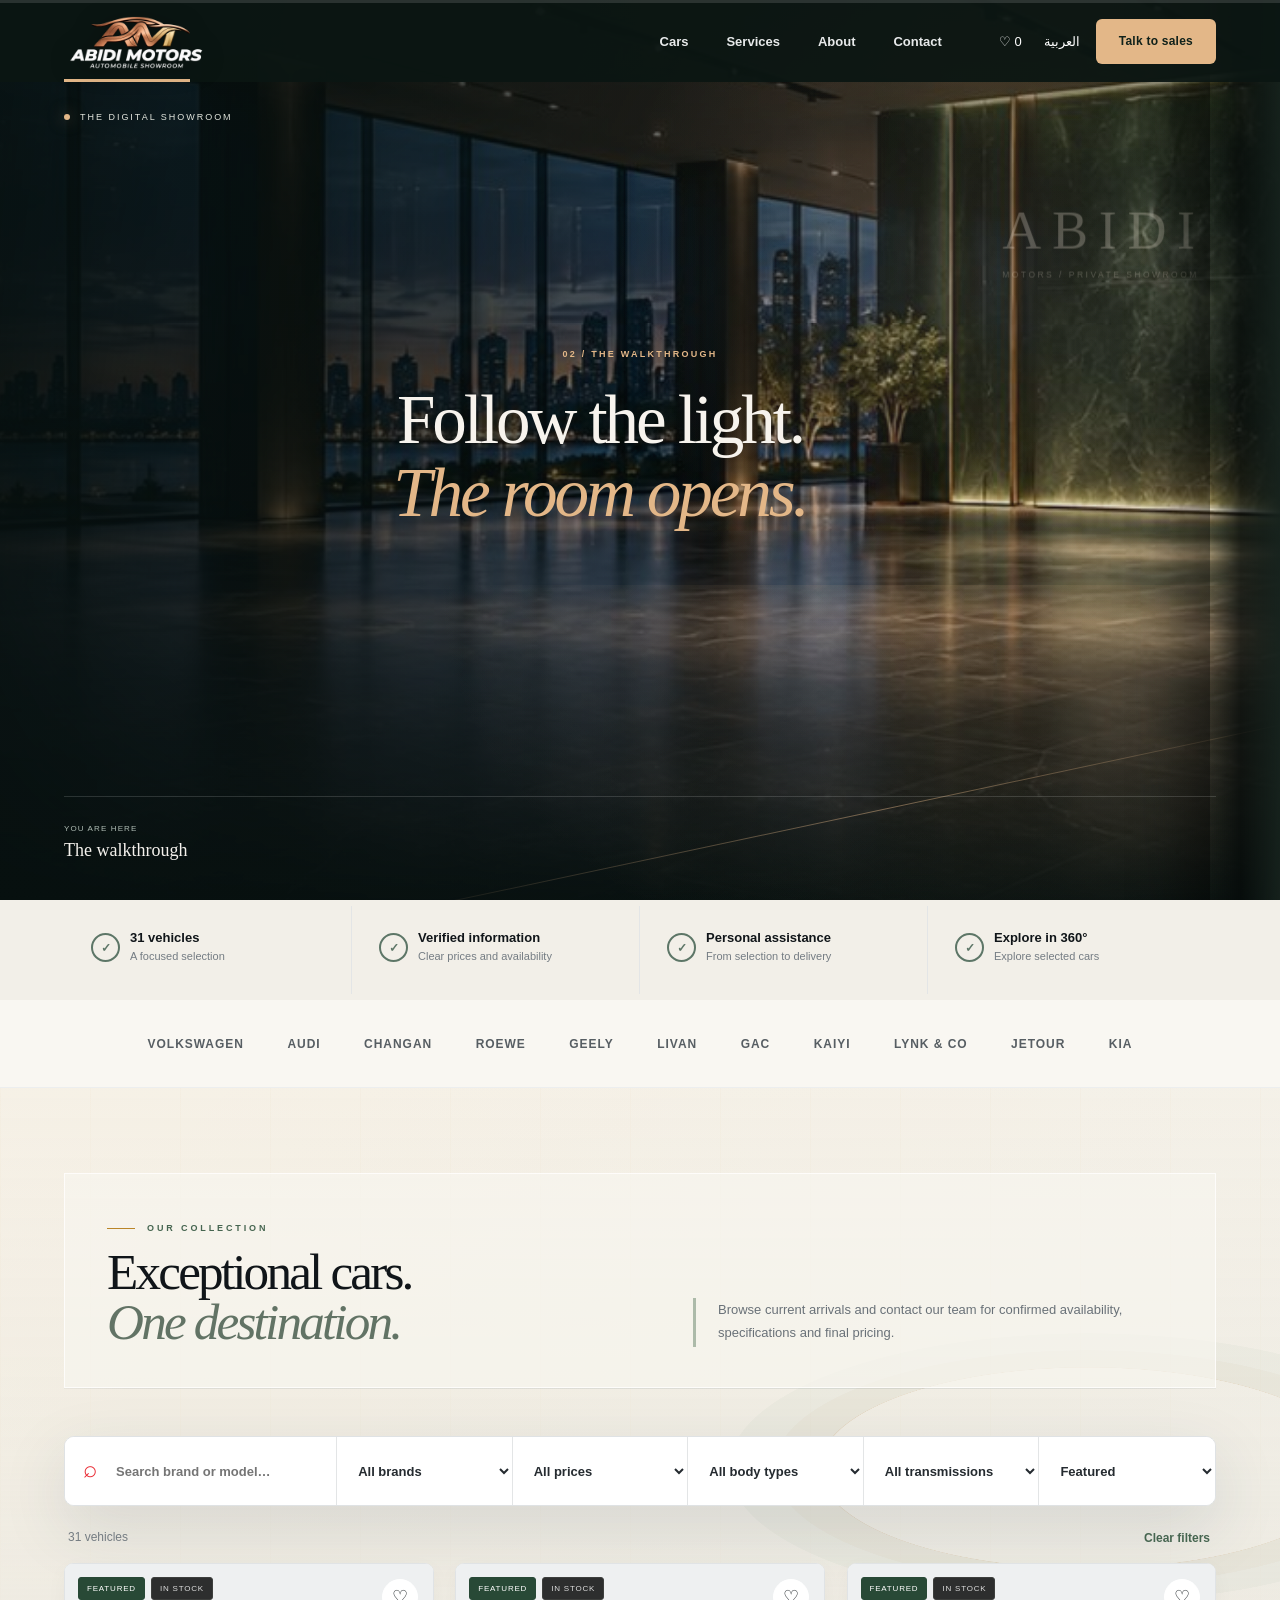
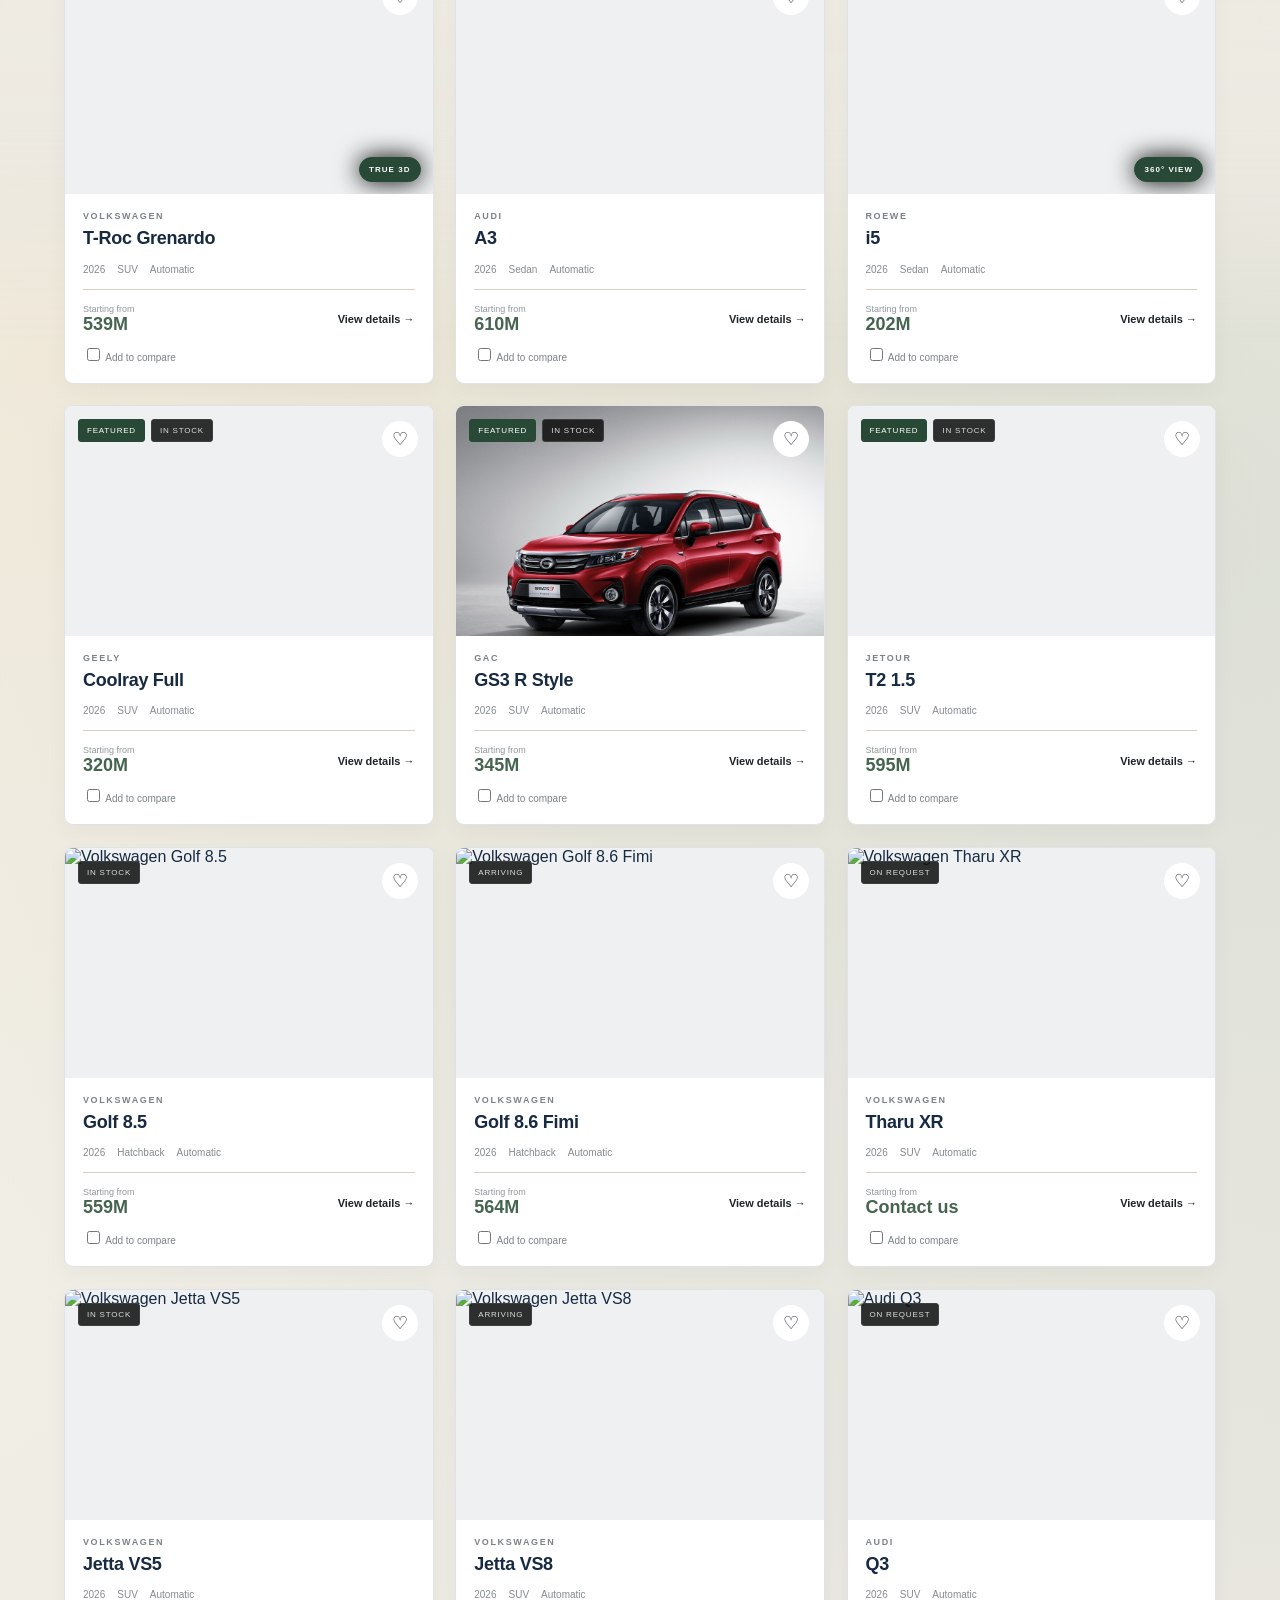
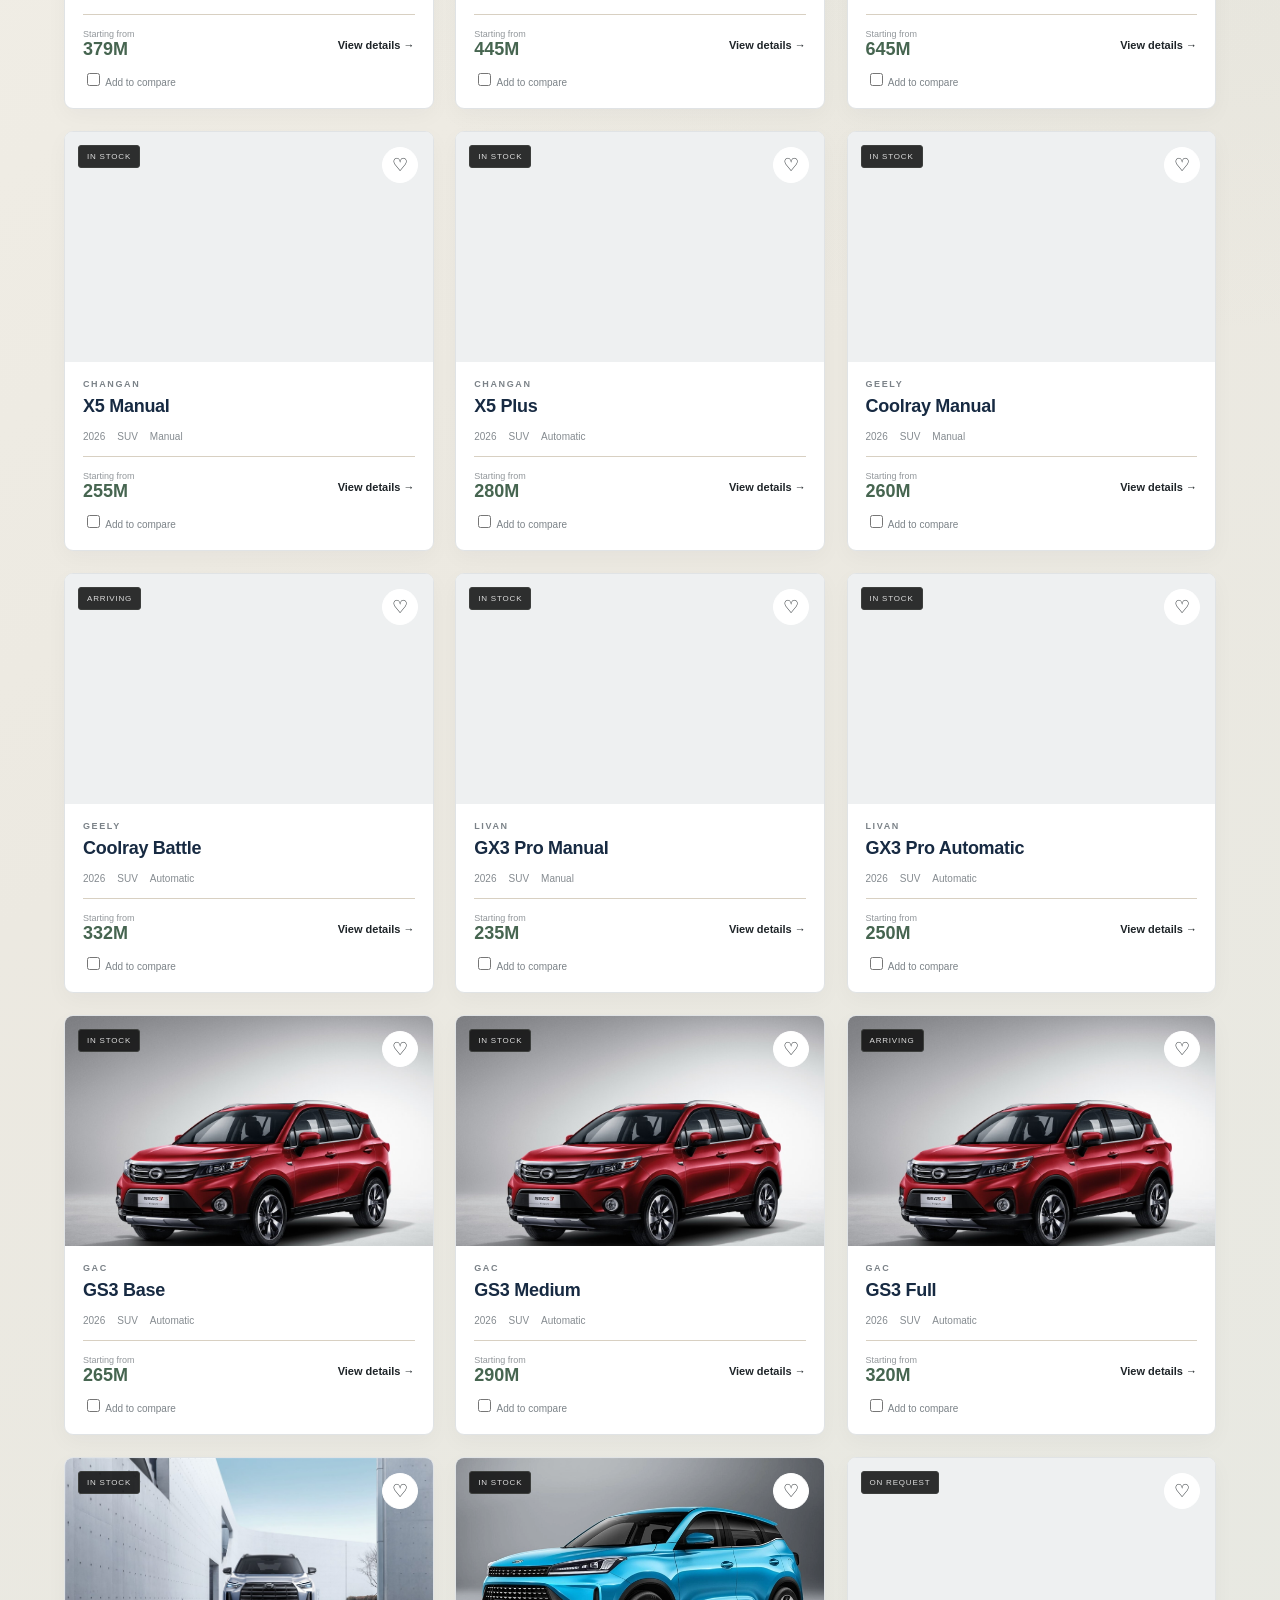
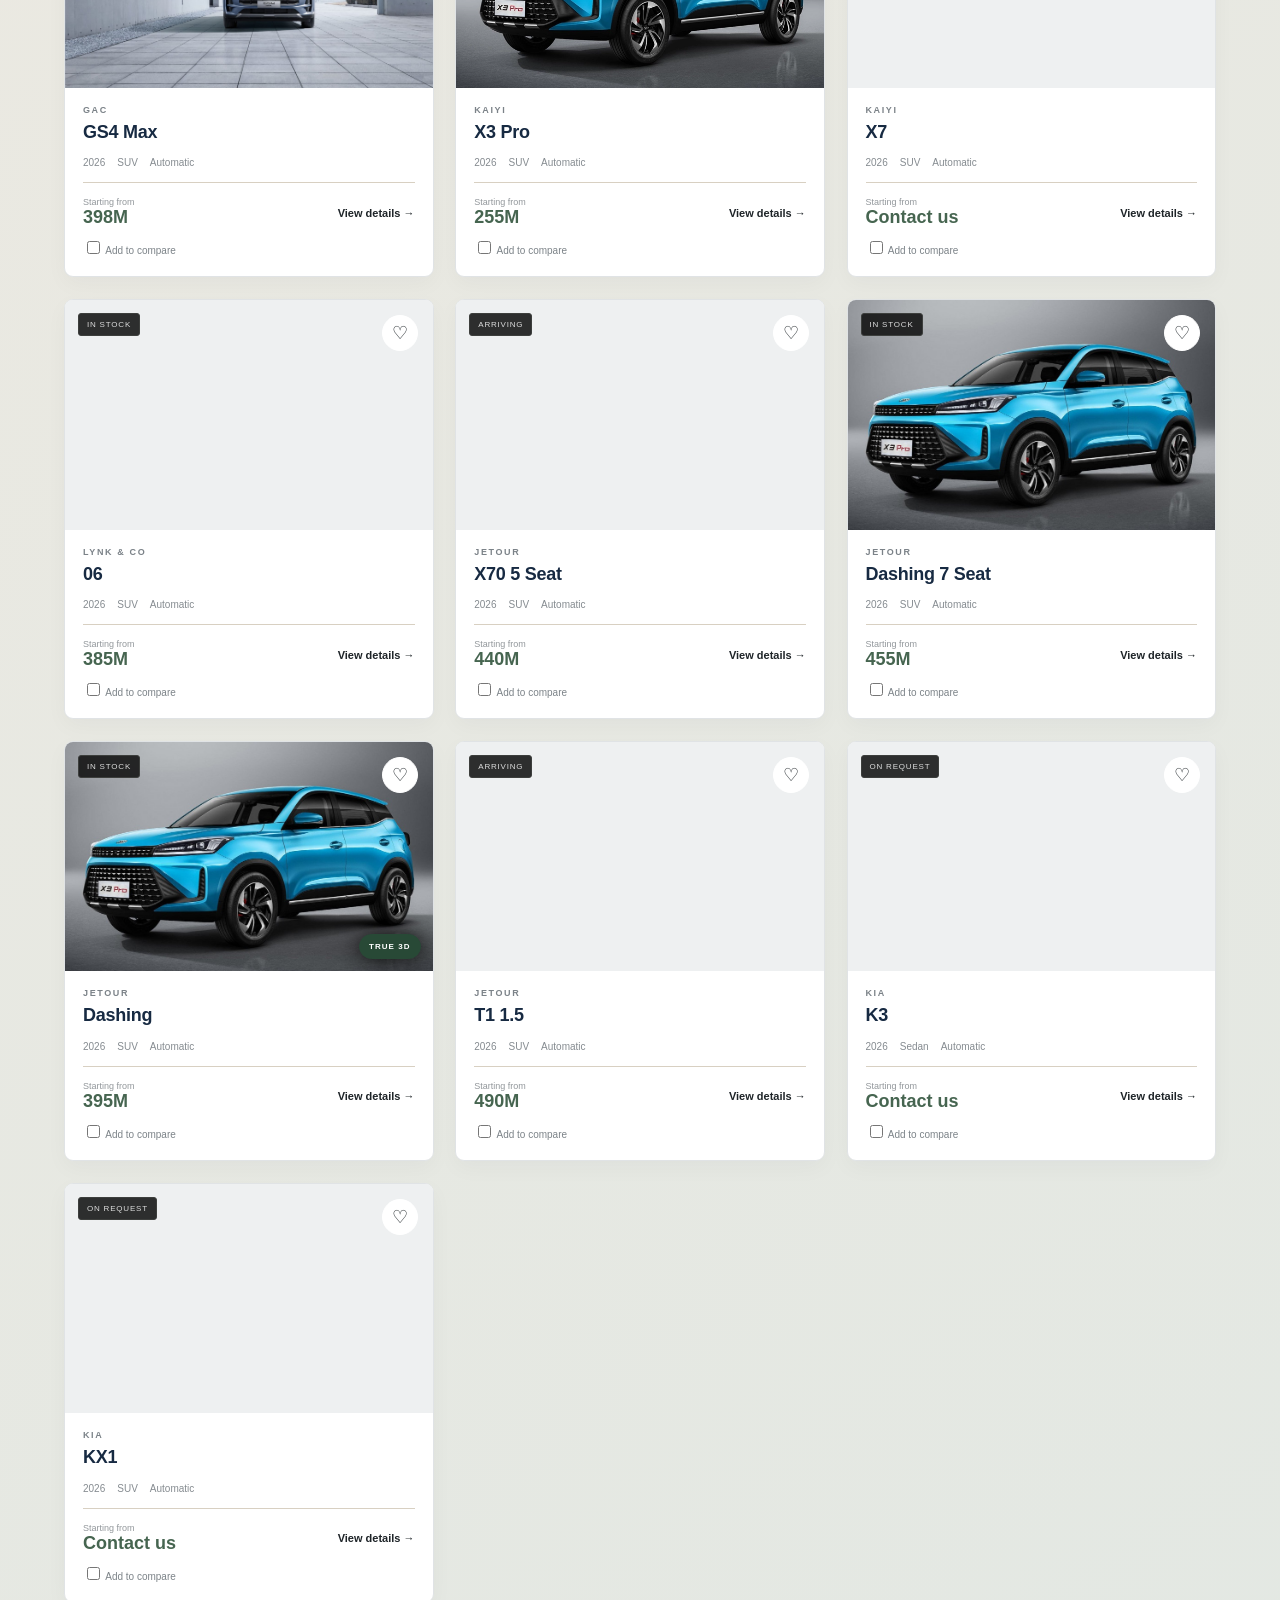
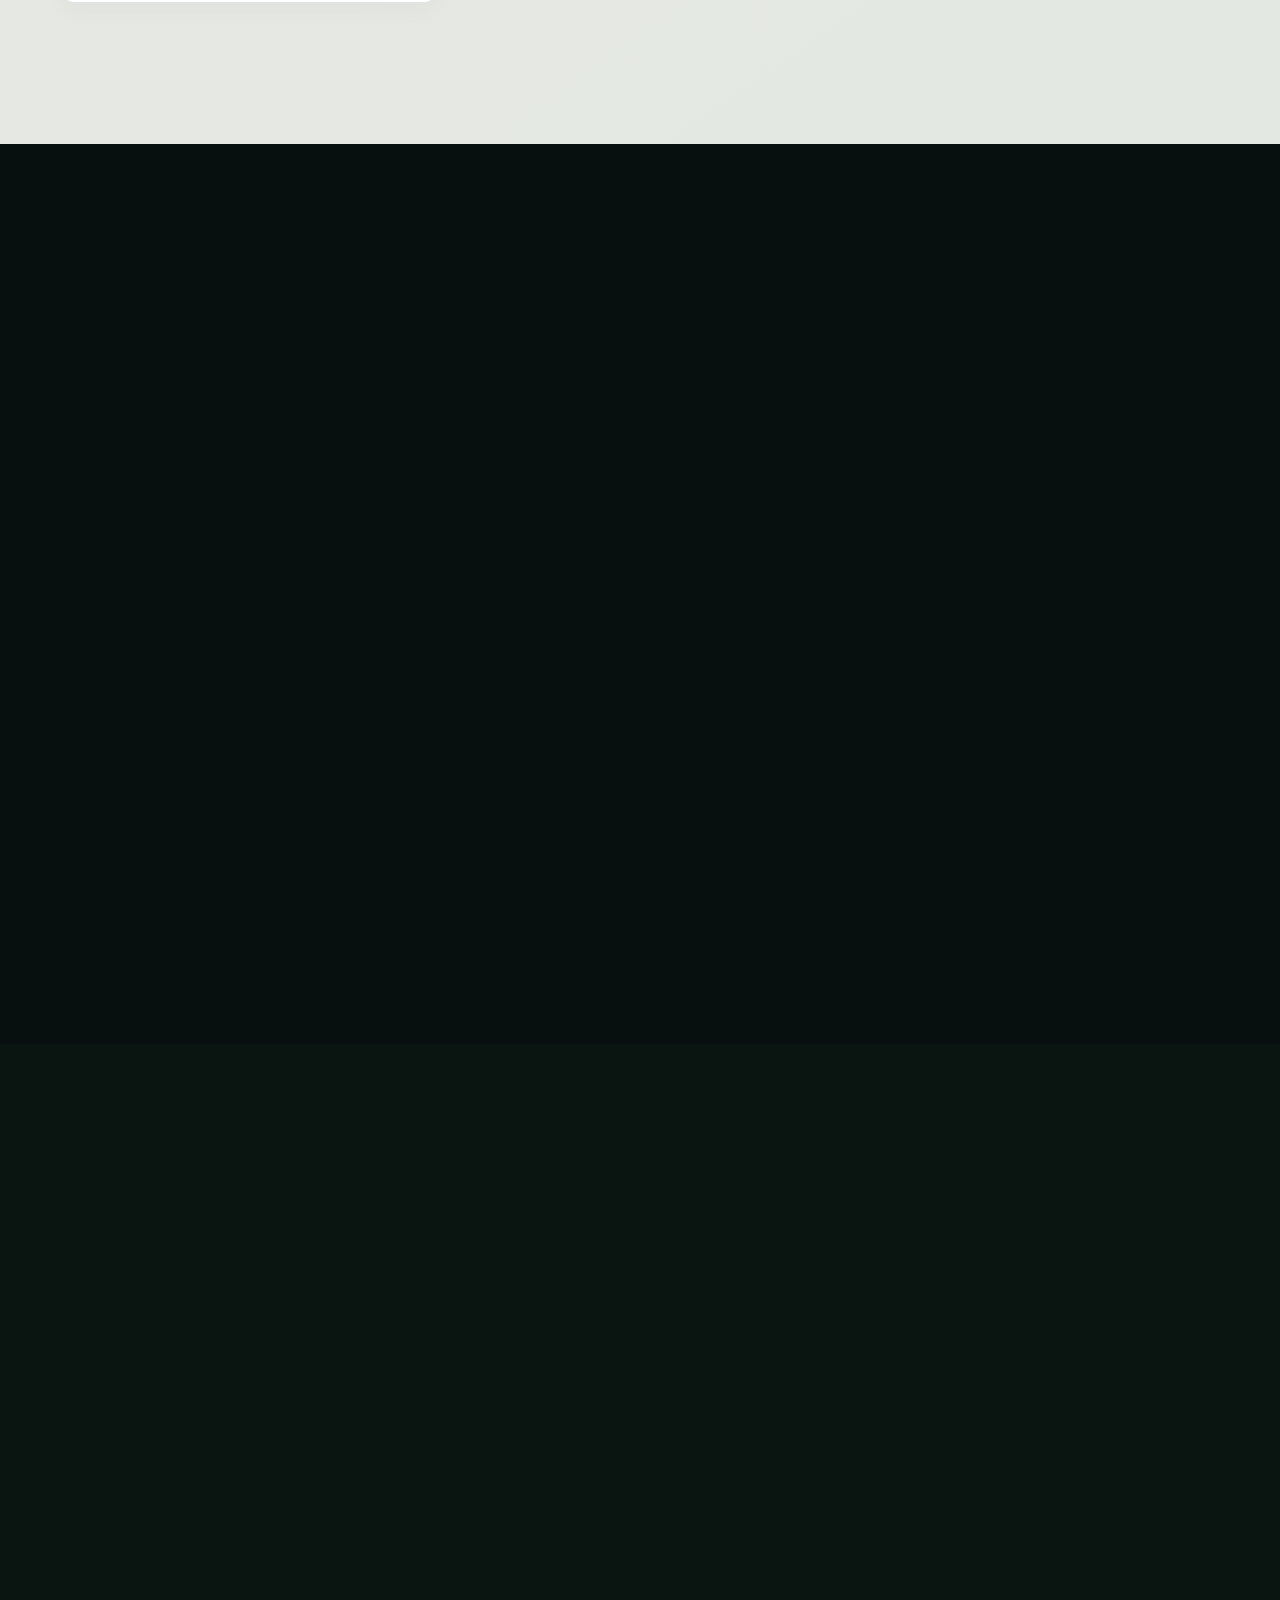
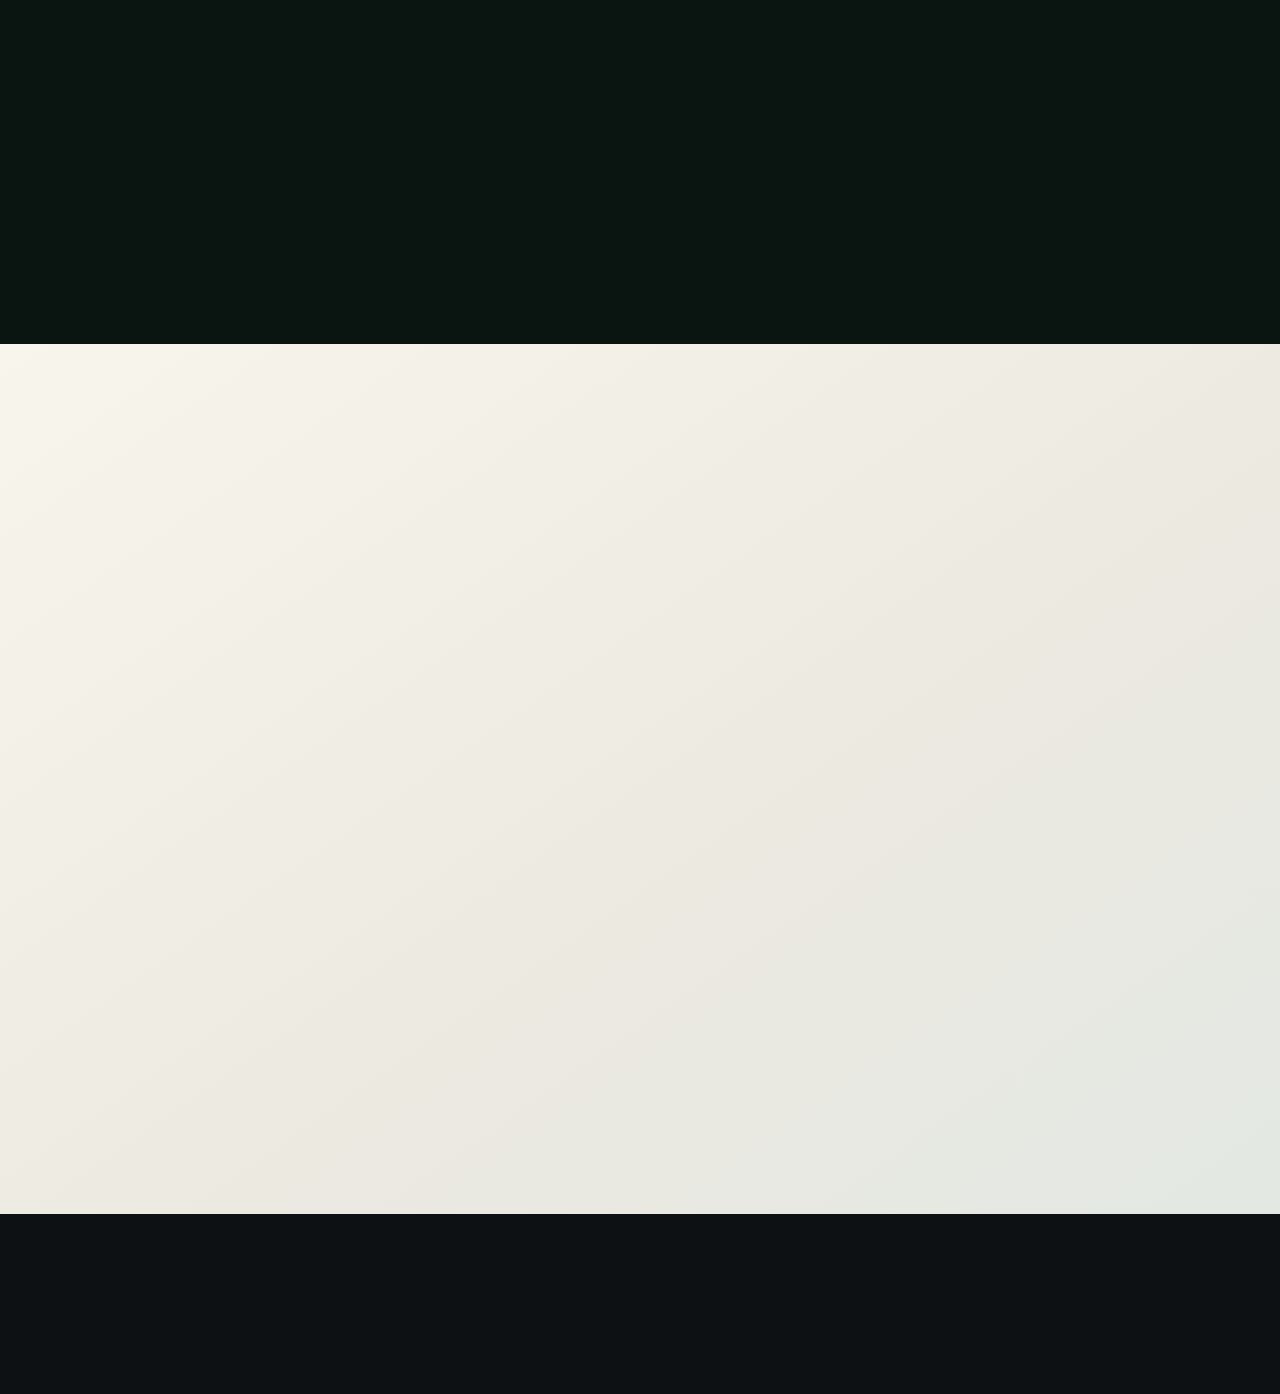
==== commit cc4054f9: "Add vehicle galleries and improve admin media management" ====
--- a/index.html
+++ b/index.html
@@ -16,13 +16,16 @@
       document.documentElement.classList.toggle('performance-lite',Boolean(lowPower));
     })();
   </script>
+  <script type="importmap">
+    {"imports":{"three":"./assets/vendor/three/build/three.module.min.js","three/addons/":"./assets/vendor/three/examples/jsm/"}}
+  </script>
   <link rel="stylesheet" href="styles.css">
   <link rel="stylesheet" href="showroom.css">
   <link rel="stylesheet" href="atelier.css">
   <link rel="stylesheet" href="dealership.css">
   <link rel="stylesheet" href="tour.css?v=20260912-2">
   <link rel="stylesheet" href="rooms.css?v=20260910-4">
-  <link rel="stylesheet" href="detail.css?v=20260909-2">
+  <link rel="stylesheet" href="detail.css?v=20260914-3">
   <link rel="stylesheet" href="mobile.css?v=20260912-6">
 </head>
 <body>
@@ -163,14 +166,14 @@
   <dialog id="compareModal" class="compare-modal"><div id="compareContent"></div></dialog>
   <div class="site-toast" id="siteToast" role="status" aria-live="polite"></div>
   <aside class="compare-bar" id="compareBar"><span><b id="compareCount">0</b> selected to compare</span><div id="compareNames"></div><button class="button button-small" id="compareNow">Compare</button><button class="icon-button" id="clearCompare" aria-label="Clear comparison">×</button></aside>
-  <script src="data.js"></script>
-  <script src="script.js?v=20260912-2"></script>
+  <script src="data.js?v=20260914-5"></script>
+  <script src="script.js?v=20260914-3"></script>
   <script>
     (()=>{
       const lite=document.documentElement.classList.contains('performance-lite');
       const scripts=lite
-        ? ['showroom.js?v=20260912-1','tour.js?v=20260912-5']
-        : ['assets/vendor/gsap/gsap.min.js','assets/vendor/gsap/ScrollTrigger.min.js','showroom.js?v=20260912-1','tour.js?v=20260912-5'];
+        ? ['showroom.js?v=20260914-3','tour.js?v=20260912-5']
+        : ['assets/vendor/gsap/gsap.min.js','assets/vendor/gsap/ScrollTrigger.min.js','showroom.js?v=20260914-3','tour.js?v=20260912-5'];
       const load=index=>{
         if(index===scripts.length)return;
         const script=document.createElement('script');
--- a/detail.css
+++ b/detail.css
@@ -11,6 +11,11 @@
 .detail-viewer-top,.detail-viewer-foot{position:absolute;z-index:6;left:28px;right:28px;display:flex;align-items:center;color:#d7e0d9;font-size:8px;letter-spacing:.17em}
 .detail-viewer-top{top:26px;justify-content:space-between;padding-bottom:14px;border-bottom:1px solid #ffffff28}
 .detail-viewer-top span{color:#dfb781}.detail-viewer-top b{font-weight:600}
+.detail-media-switch{position:absolute;z-index:9;top:62px;left:28px;display:flex;padding:3px;border:1px solid #17392c24;border-radius:999px;background:#fffdf8df;box-shadow:0 10px 28px #10271e18;backdrop-filter:blur(12px)}
+.detail-media-switch button{min-width:92px;padding:9px 14px;border:0;border-radius:999px;background:transparent;color:#52655c;font:700 9px/1 Arial,sans-serif;letter-spacing:.09em;text-transform:uppercase;cursor:pointer;transition:background .22s ease,color .22s ease,box-shadow .22s ease}
+.detail-media-switch button.active{background:#14382c;color:#fff;box-shadow:0 5px 15px #14382c38}
+.modal-viewer.showing-photos{background:linear-gradient(145deg,#faf9f5,#e7ebe7)}
+.modal-viewer.showing-photos:after{opacity:.3}
 .detail-viewer-foot{bottom:23px;gap:10px;color:#aebdb3}
 .detail-viewer-foot i{width:7px;height:7px;border-radius:50%;background:#dfb781;box-shadow:0 0 15px #dfb781}
 .detail-viewer-foot small{margin-left:auto;color:#dfb781}
@@ -21,8 +26,31 @@
 .vehicle-modal .spin-progress input{height:3px;accent-color:#e1b77d}
 .vehicle-modal .spin-counter{margin-top:10px;color:#a8b8ae}.vehicle-modal .spin-counter span,.vehicle-modal .spin-help{color:#f0c68f}
 .vehicle-modal .asset-note{color:#9bac9f}
+.vehicle-modal .modal-viewer.has-three{background:radial-gradient(ellipse at 52% 34%,#fff 0,#f4f1e9 46%,#d9ddd8 100%)}
+.vehicle-modal .modal-viewer.has-three:before{background:linear-gradient(110deg,transparent 0 36%,#fff8 47%,transparent 59%),linear-gradient(180deg,#fff7,transparent 42%);mask-image:none;opacity:.72}
+.vehicle-modal .modal-viewer.has-three:after{left:17%;right:17%;bottom:22%;height:8%;background:radial-gradient(ellipse,#65716938,transparent 70%);filter:blur(14px)}
+.modal-viewer.has-three .detail-viewer-top{color:#334a40;border-bottom-color:#17392c24}
+.modal-viewer.has-three .detail-viewer-top span,.modal-viewer.has-three .detail-viewer-foot small{color:#99661f}
+.modal-viewer.has-three .detail-viewer-foot,.modal-viewer.has-three .three-help,.modal-viewer.has-three .asset-note{color:#596a62}
+.modal-viewer.has-three .detail-viewer-foot i{background:#b47a28;box-shadow:0 0 12px #b47a2866}
+.three-shell{position:relative;z-index:3;width:100%;height:100%;min-height:680px;overflow:hidden;touch-action:none}
+.three-canvas{position:absolute;inset:0;display:block;width:100%!important;height:100%!important;cursor:grab;touch-action:none;outline:0}
+.three-canvas:active{cursor:grabbing}
+.three-canvas:focus-visible{outline:2px solid #dfb781;outline-offset:-6px}
+.three-loading{position:absolute;z-index:5;left:50%;top:50%;display:grid;gap:11px;width:min(260px,70%);padding:17px 18px;border:1px solid #b889493d;border-radius:12px;background:#fffdf4e8;color:#17392c;text-align:center;font-size:9px;letter-spacing:.14em;text-transform:uppercase;transform:translate(-50%,-50%);backdrop-filter:blur(10px);transition:opacity .35s,visibility .35s}
+.three-loading i{position:relative;display:block;width:100%;height:2px;background:#ffffff18;overflow:hidden}
+.three-loading i:after{content:"";position:absolute;inset:0 auto 0 0;width:var(--model-progress,7%);background:#dfb781;box-shadow:0 0 13px #dfb781;transition:width .2s}
+.three-shell.is-ready .three-loading{opacity:0;visibility:hidden}
+.three-reset{position:absolute;z-index:6;right:28px;bottom:59px;padding:9px 12px;border:1px solid #9e702e66;border-radius:20px;background:#fffdf4d9;color:#17392c;font-size:8px;letter-spacing:.11em;text-transform:uppercase;cursor:pointer;box-shadow:0 8px 24px #34483e18;backdrop-filter:blur(8px)}
+.three-reset:hover{background:#dfb781;color:#10251e}
+.three-help{position:absolute;z-index:5;left:28px;bottom:60px;margin:0;color:#52645b;font-size:7px;letter-spacing:.13em;pointer-events:none}
+.three-credit{position:absolute;z-index:5;right:28px;top:62px;font-size:7px;letter-spacing:.05em}
+.three-fallback{position:absolute;z-index:2;inset:0;width:100%;height:100%;object-fit:contain;background:#f8f7f3}
+.three-shell.is-error .three-canvas,.three-shell.is-error .three-reset,.three-shell.is-error .three-help{display:none}
+.three-shell.is-error .three-loading{top:auto;bottom:62px;opacity:1;visibility:visible;transform:translateX(-50%)}
 .vehicle-modal .detail-photo-shell{position:relative;z-index:3;width:100%;height:100%;min-height:680px;background:#e9ece7}
 .vehicle-modal .detail-photo-shell img{width:100%;height:100%;min-height:680px;object-fit:contain;object-position:center;background:#e9ece7}
+.detail-photo-thumbs{position:absolute;z-index:8;left:50%;bottom:60px;max-width:82%;display:flex;gap:7px;transform:translateX(-50%);padding:6px;border-radius:10px;background:#10271fc9;backdrop-filter:blur(10px);overflow-x:auto}.detail-photo-thumbs button{width:58px;height:42px;flex:0 0 auto;padding:2px;border:1px solid transparent;border-radius:6px;background:transparent;cursor:pointer}.detail-photo-thumbs button.active{border-color:#e4bd7c}.detail-photo-thumbs button img{width:100%;height:100%;min-height:0!important;border-radius:4px;object-fit:cover;background:#fff}
 .vehicle-modal .modal-copy{position:relative;z-index:4;padding:58px 48px 38px;overflow:auto;background:linear-gradient(145deg,#fbfaf6,#e9ece7)}
 .detail-heading{display:flex;align-items:center;justify-content:space-between;gap:15px;padding-right:40px}
 .vehicle-modal .detail-heading .eyebrow{margin:0;color:#866128;font-size:8px}
@@ -46,6 +74,7 @@
 .vehicle-modal .detail-share{color:#5b6a62;border-color:#a9b1aa}
 .detail-assurance{display:flex;flex-wrap:wrap;gap:16px;margin:20px 0 0;color:#728078;font-size:8px;letter-spacing:.04em}
 
-@media(max-width:820px){.vehicle-modal .modal-layout{min-height:0;grid-template-columns:1fr}.vehicle-modal .modal-viewer{min-height:340px;border-right:0;border-bottom:1px solid #d2ac7266}.vehicle-modal .spin-shell{padding:30px 12px 44px}.vehicle-modal .spin-stage{max-height:360px}.vehicle-modal .detail-photo-shell,.vehicle-modal .detail-photo-shell img{min-height:340px}.vehicle-modal .modal-copy{padding:34px 24px max(30px,env(safe-area-inset-bottom))}.vehicle-modal .modal-copy h2{font-size:clamp(38px,10vw,50px)}.vehicle-modal .modal-close{position:fixed;top:max(14px,env(safe-area-inset-top));right:max(14px,env(safe-area-inset-right))}.detail-viewer-top{top:18px}.detail-viewer-top,.detail-viewer-foot{left:18px;right:18px}.detail-heading{padding-right:32px}}
-@media(max-width:480px){.vehicle-modal .modal-viewer{min-height:300px}.vehicle-modal .detail-photo-shell,.vehicle-modal .detail-photo-shell img{min-height:300px}.vehicle-modal .spin-shell{padding:31px 10px 38px}.vehicle-modal .spin-stage{width:min(100%,260px);margin:auto}.vehicle-modal .spin-progress{margin-top:-2px}.vehicle-modal .asset-note{display:none}.detail-viewer-top b{display:none}.detail-viewer-foot span{max-width:220px;white-space:nowrap;overflow:hidden;text-overflow:ellipsis}.vehicle-modal .modal-copy{padding:30px 20px}.detail-price strong{font-size:29px}.vehicle-modal .modal-actions{grid-template-columns:1fr 1fr}.vehicle-modal .modal-actions .detail-share{grid-column:auto}.detail-assurance{display:grid;gap:7px}}
+@media(max-width:820px){.vehicle-modal .modal-layout{min-height:0;grid-template-columns:1fr}.vehicle-modal .modal-viewer{min-height:340px;border-right:0;border-bottom:1px solid #d2ac7266}.vehicle-modal .spin-shell{padding:30px 12px 44px}.vehicle-modal .spin-stage{max-height:360px}.vehicle-modal .detail-photo-shell,.vehicle-modal .detail-photo-shell img{min-height:340px}.vehicle-modal .three-shell{height:410px;min-height:410px}.vehicle-modal .modal-copy{padding:34px 24px max(30px,env(safe-area-inset-bottom))}.vehicle-modal .modal-copy h2{font-size:clamp(38px,10vw,50px)}.vehicle-modal .modal-close{position:fixed;top:max(14px,env(safe-area-inset-top));right:max(14px,env(safe-area-inset-right))}.detail-viewer-top{top:18px}.detail-viewer-top,.detail-viewer-foot{left:18px;right:18px}.detail-media-switch{top:53px;left:18px}.detail-heading{padding-right:32px}.three-credit{top:51px;right:18px}.three-help{left:18px;bottom:55px}.three-reset{right:18px;bottom:51px}}
+@media(max-width:480px){.vehicle-modal .modal-viewer{min-height:300px}.vehicle-modal .detail-photo-shell,.vehicle-modal .detail-photo-shell img{min-height:300px}.vehicle-modal .spin-shell{padding:31px 10px 38px}.vehicle-modal .spin-stage{width:min(100%,260px);margin:auto}.vehicle-modal .spin-progress{margin-top:-2px}.vehicle-modal .three-shell{height:350px;min-height:350px}.vehicle-modal .asset-note{display:none}.three-help{max-width:170px;line-height:1.4}.detail-viewer-top b{display:none}.detail-media-switch{top:50px}.detail-media-switch button{min-width:78px;padding:8px 11px;font-size:8px}.detail-viewer-foot span{max-width:220px;white-space:nowrap;overflow:hidden;text-overflow:ellipsis}.vehicle-modal .modal-copy{padding:30px 20px}.detail-price strong{font-size:29px}.vehicle-modal .modal-actions{grid-template-columns:1fr 1fr}.vehicle-modal .modal-actions .detail-share{grid-column:auto}.detail-assurance{display:grid;gap:7px}}
+@media(max-width:480px){.detail-photo-thumbs{bottom:48px;max-width:88%}.detail-photo-thumbs button{width:48px;height:36px}}
 @media(prefers-reduced-motion:reduce){.vehicle-modal .modal-close{transition:none}}
